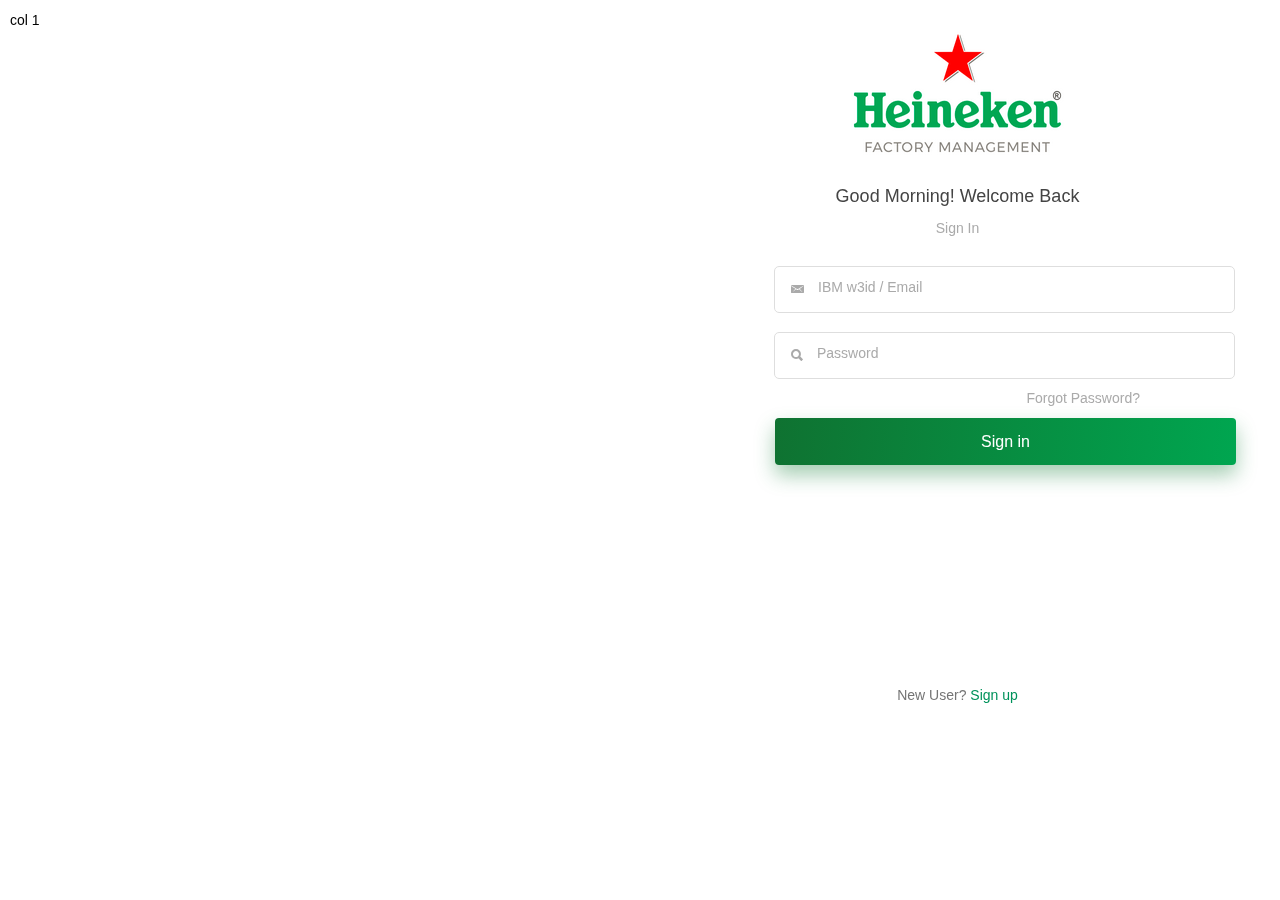
==== index.html @ a16495fe "init" ====
<!DOCTYPE html>
<html>
  <head>
    <meta charset="utf-8">
    <meta name="viewport" content="initial-scale=1, maximum-scale=1, user-scalable=no, width=device-width">
    <title></title>

    <link rel="manifest" href="manifest.json">
    <link href="lib/ionic/css/ionic.css" rel="stylesheet">
    <link href="css/style.css" rel="stylesheet">

    <!-- ionic/angularjs js -->
    <script src="lib/ionic/js/ionic.bundle.js"></script>

    <!-- cordova script (this will be a 404 during development) -->
    <script src="cordova.js"></script>

    <!-- your app's js -->
    <script src="js/app.js"></script>
    <script src="js/controllers.js"></script>
    <script src="js/loginCtrl.js"></script>
  </head>
  </head>

  <body ng-app="starter">
    <ion-nav-view></ion-nav-view>
  </body>
</html>
---- lib/ionic/css/ionic.css ----
@charset "UTF-8";
/*!
 * Copyright 2015 Drifty Co.
 * http://drifty.com/
 *
 * Ionic, v1.3.3
 * A powerful HTML5 mobile app framework.
 * http://ionicframework.com/
 *
 * By @maxlynch, @benjsperry, @adamdbradley <3
 *
 * Licensed under the MIT license. Please see LICENSE for more information.
 *
 */
/*!
  Ionicons, v2.0.1
  Created by Ben Sperry for the Ionic Framework, http://ionicons.com/
  https://twitter.com/benjsperry  https://twitter.com/ionicframework
  MIT License: https://github.com/driftyco/ionicons

  Android-style icons originally built by Google’s
  Material Design Icons: https://github.com/google/material-design-icons
  used under CC BY http://creativecommons.org/licenses/by/4.0/
  Modified icons to fit ionicon’s grid from original.
*/
@font-face {
  font-family: "Ionicons";
  src: url("../fonts/ionicons.eot?v=2.0.1");
  src: url("../fonts/ionicons.eot?v=2.0.1#iefix") format("embedded-opentype"), url("../fonts/ionicons.ttf?v=2.0.1") format("truetype"), url("../fonts/ionicons.woff?v=2.0.1") format("woff"), url("../fonts/ionicons.woff") format("woff"), url("../fonts/ionicons.svg?v=2.0.1#Ionicons") format("svg");
  font-weight: normal;
  font-style: normal; }

.ion, .ionicons,
.ion-alert:before,
.ion-alert-circled:before,
.ion-android-add:before,
.ion-android-add-circle:before,
.ion-android-alarm-clock:before,
.ion-android-alert:before,
.ion-android-apps:before,
.ion-android-archive:before,
.ion-android-arrow-back:before,
.ion-android-arrow-down:before,
.ion-android-arrow-dropdown:before,
.ion-android-arrow-dropdown-circle:before,
.ion-android-arrow-dropleft:before,
.ion-android-arrow-dropleft-circle:before,
.ion-android-arrow-dropright:before,
.ion-android-arrow-dropright-circle:before,
.ion-android-arrow-dropup:before,
.ion-android-arrow-dropup-circle:before,
.ion-android-arrow-forward:before,
.ion-android-arrow-up:before,
.ion-android-attach:before,
.ion-android-bar:before,
.ion-android-bicycle:before,
.ion-android-boat:before,
.ion-android-bookmark:before,
.ion-android-bulb:before,
.ion-android-bus:before,
.ion-android-calendar:before,
.ion-android-call:before,
.ion-android-camera:before,
.ion-android-cancel:before,
.ion-android-car:before,
.ion-android-cart:before,
.ion-android-chat:before,
.ion-android-checkbox:before,
.ion-android-checkbox-blank:before,
.ion-android-checkbox-outline:before,
.ion-android-checkbox-outline-blank:before,
.ion-android-checkmark-circle:before,
.ion-android-clipboard:before,
.ion-android-close:before,
.ion-android-cloud:before,
.ion-android-cloud-circle:before,
.ion-android-cloud-done:before,
.ion-android-cloud-outline:before,
.ion-android-color-palette:before,
.ion-android-compass:before,
.ion-android-contact:before,
.ion-android-contacts:before,
.ion-android-contract:before,
.ion-android-create:before,
.ion-android-delete:before,
.ion-android-desktop:before,
.ion-android-document:before,
.ion-android-done:before,
.ion-android-done-all:before,
.ion-android-download:before,
.ion-android-drafts:before,
.ion-android-exit:before,
.ion-android-expand:before,
.ion-android-favorite:before,
.ion-android-favorite-outline:before,
.ion-android-film:before,
.ion-android-folder:before,
.ion-android-folder-open:before,
.ion-android-funnel:before,
.ion-android-globe:before,
.ion-android-hand:before,
.ion-android-hangout:before,
.ion-android-happy:before,
.ion-android-home:before,
.ion-android-image:before,
.ion-android-laptop:before,
.ion-android-list:before,
.ion-android-locate:before,
.ion-android-lock:before,
.ion-android-mail:before,
.ion-android-map:before,
.ion-android-menu:before,
.ion-android-microphone:before,
.ion-android-microphone-off:before,
.ion-android-more-horizontal:before,
.ion-android-more-vertical:before,
.ion-android-navigate:before,
.ion-android-notifications:before,
.ion-android-notifications-none:before,
.ion-android-notifications-off:before,
.ion-android-open:before,
.ion-android-options:before,
.ion-android-people:before,
.ion-android-person:before,
.ion-android-person-add:before,
.ion-android-phone-landscape:before,
.ion-android-phone-portrait:before,
.ion-android-pin:before,
.ion-android-plane:before,
.ion-android-playstore:before,
.ion-android-print:before,
.ion-android-radio-button-off:before,
.ion-android-radio-button-on:before,
.ion-android-refresh:before,
.ion-android-remove:before,
.ion-android-remove-circle:before,
.ion-android-restaurant:before,
.ion-android-sad:before,
.ion-android-search:before,
.ion-android-send:before,
.ion-android-settings:before,
.ion-android-share:before,
.ion-android-share-alt:before,
.ion-android-star:before,
.ion-android-star-half:before,
.ion-android-star-outline:before,
.ion-android-stopwatch:before,
.ion-android-subway:before,
.ion-android-sunny:before,
.ion-android-sync:before,
.ion-android-textsms:before,
.ion-android-time:before,
.ion-android-train:before,
.ion-android-unlock:before,
.ion-android-upload:before,
.ion-android-volume-down:before,
.ion-android-volume-mute:before,
.ion-android-volume-off:before,
.ion-android-volume-up:before,
.ion-android-walk:before,
.ion-android-warning:before,
.ion-android-watch:before,
.ion-android-wifi:before,
.ion-aperture:before,
.ion-archive:before,
.ion-arrow-down-a:before,
.ion-arrow-down-b:before,
.ion-arrow-down-c:before,
.ion-arrow-expand:before,
.ion-arrow-graph-down-left:before,
.ion-arrow-graph-down-right:before,
.ion-arrow-graph-up-left:before,
.ion-arrow-graph-up-right:before,
.ion-arrow-left-a:before,
.ion-arrow-left-b:before,
.ion-arrow-left-c:before,
.ion-arrow-move:before,
.ion-arrow-resize:before,
.ion-arrow-return-left:before,
.ion-arrow-return-right:before,
.ion-arrow-right-a:before,
.ion-arrow-right-b:before,
.ion-arrow-right-c:before,
.ion-arrow-shrink:before,
.ion-arrow-swap:before,
.ion-arrow-up-a:before,
.ion-arrow-up-b:before,
.ion-arrow-up-c:before,
.ion-asterisk:before,
.ion-at:before,
.ion-backspace:before,
.ion-backspace-outline:before,
.ion-bag:before,
.ion-battery-charging:before,
.ion-battery-empty:before,
.ion-battery-full:before,
.ion-battery-half:before,
.ion-battery-low:before,
.ion-beaker:before,
.ion-beer:before,
.ion-bluetooth:before,
.ion-bonfire:before,
.ion-bookmark:before,
.ion-bowtie:before,
.ion-briefcase:before,
.ion-bug:before,
.ion-calculator:before,
.ion-calendar:before,
.ion-camera:before,
.ion-card:before,
.ion-cash:before,
.ion-chatbox:before,
.ion-chatbox-working:before,
.ion-chatboxes:before,
.ion-chatbubble:before,
.ion-chatbubble-working:before,
.ion-chatbubbles:before,
.ion-checkmark:before,
.ion-checkmark-circled:before,
.ion-checkmark-round:before,
.ion-chevron-down:before,
.ion-chevron-left:before,
.ion-chevron-right:before,
.ion-chevron-up:before,
.ion-clipboard:before,
.ion-clock:before,
.ion-close:before,
.ion-close-circled:before,
.ion-close-round:before,
.ion-closed-captioning:before,
.ion-cloud:before,
.ion-code:before,
.ion-code-download:before,
.ion-code-working:before,
.ion-coffee:before,
.ion-compass:before,
.ion-compose:before,
.ion-connection-bars:before,
.ion-contrast:before,
.ion-crop:before,
.ion-cube:before,
.ion-disc:before,
.ion-document:before,
.ion-document-text:before,
.ion-drag:before,
.ion-earth:before,
.ion-easel:before,
.ion-edit:before,
.ion-egg:before,
.ion-eject:before,
.ion-email:before,
.ion-email-unread:before,
.ion-erlenmeyer-flask:before,
.ion-erlenmeyer-flask-bubbles:before,
.ion-eye:before,
.ion-eye-disabled:before,
.ion-female:before,
.ion-filing:before,
.ion-film-marker:before,
.ion-fireball:before,
.ion-flag:before,
.ion-flame:before,
.ion-flash:before,
.ion-flash-off:before,
.ion-folder:before,
.ion-fork:before,
.ion-fork-repo:before,
.ion-forward:before,
.ion-funnel:before,
.ion-gear-a:before,
.ion-gear-b:before,
.ion-grid:before,
.ion-hammer:before,
.ion-happy:before,
.ion-happy-outline:before,
.ion-headphone:before,
.ion-heart:before,
.ion-heart-broken:before,
.ion-help:before,
.ion-help-buoy:before,
.ion-help-circled:before,
.ion-home:before,
.ion-icecream:before,
.ion-image:before,
.ion-images:before,
.ion-information:before,
.ion-information-circled:before,
.ion-ionic:before,
.ion-ios-alarm:before,
.ion-ios-alarm-outline:before,
.ion-ios-albums:before,
.ion-ios-albums-outline:before,
.ion-ios-americanfootball:before,
.ion-ios-americanfootball-outline:before,
.ion-ios-analytics:before,
.ion-ios-analytics-outline:before,
.ion-ios-arrow-back:before,
.ion-ios-arrow-down:before,
.ion-ios-arrow-forward:before,
.ion-ios-arrow-left:before,
.ion-ios-arrow-right:before,
.ion-ios-arrow-thin-down:before,
.ion-ios-arrow-thin-left:before,
.ion-ios-arrow-thin-right:before,
.ion-ios-arrow-thin-up:before,
.ion-ios-arrow-up:before,
.ion-ios-at:before,
.ion-ios-at-outline:before,
.ion-ios-barcode:before,
.ion-ios-barcode-outline:before,
.ion-ios-baseball:before,
.ion-ios-baseball-outline:before,
.ion-ios-basketball:before,
.ion-ios-basketball-outline:before,
.ion-ios-bell:before,
.ion-ios-bell-outline:before,
.ion-ios-body:before,
.ion-ios-body-outline:before,
.ion-ios-bolt:before,
.ion-ios-bolt-outline:before,
.ion-ios-book:before,
.ion-ios-book-outline:before,
.ion-ios-bookmarks:before,
.ion-ios-bookmarks-outline:before,
.ion-ios-box:before,
.ion-ios-box-outline:before,
.ion-ios-briefcase:before,
.ion-ios-briefcase-outline:before,
.ion-ios-browsers:before,
.ion-ios-browsers-outline:before,
.ion-ios-calculator:before,
.ion-ios-calculator-outline:before,
.ion-ios-calendar:before,
.ion-ios-calendar-outline:before,
.ion-ios-camera:before,
.ion-ios-camera-outline:before,
.ion-ios-cart:before,
.ion-ios-cart-outline:before,
.ion-ios-chatboxes:before,
.ion-ios-chatboxes-outline:before,
.ion-ios-chatbubble:before,
.ion-ios-chatbubble-outline:before,
.ion-ios-checkmark:before,
.ion-ios-checkmark-empty:before,
.ion-ios-checkmark-outline:before,
.ion-ios-circle-filled:before,
.ion-ios-circle-outline:before,
.ion-ios-clock:before,
.ion-ios-clock-outline:before,
.ion-ios-close:before,
.ion-ios-close-empty:before,
.ion-ios-close-outline:before,
.ion-ios-cloud:before,
.ion-ios-cloud-download:before,
.ion-ios-cloud-download-outline:before,
.ion-ios-cloud-outline:before,
.ion-ios-cloud-upload:before,
.ion-ios-cloud-upload-outline:before,
.ion-ios-cloudy:before,
.ion-ios-cloudy-night:before,
.ion-ios-cloudy-night-outline:before,
.ion-ios-cloudy-outline:before,
.ion-ios-cog:before,
.ion-ios-cog-outline:before,
.ion-ios-color-filter:before,
.ion-ios-color-filter-outline:before,
.ion-ios-color-wand:before,
.ion-ios-color-wand-outline:before,
.ion-ios-compose:before,
.ion-ios-compose-outline:before,
.ion-ios-contact:before,
.ion-ios-contact-outline:before,
.ion-ios-copy:before,
.ion-ios-copy-outline:before,
.ion-ios-crop:before,
.ion-ios-crop-strong:before,
.ion-ios-download:before,
.ion-ios-download-outline:before,
.ion-ios-drag:before,
.ion-ios-email:before,
.ion-ios-email-outline:before,
.ion-ios-eye:before,
.ion-ios-eye-outline:before,
.ion-ios-fastforward:before,
.ion-ios-fastforward-outline:before,
.ion-ios-filing:before,
.ion-ios-filing-outline:before,
.ion-ios-film:before,
.ion-ios-film-outline:before,
.ion-ios-flag:before,
.ion-ios-flag-outline:before,
.ion-ios-flame:before,
.ion-ios-flame-outline:before,
.ion-ios-flask:before,
.ion-ios-flask-outline:before,
.ion-ios-flower:before,
.ion-ios-flower-outline:before,
.ion-ios-folder:before,
.ion-ios-folder-outline:before,
.ion-ios-football:before,
.ion-ios-football-outline:before,
.ion-ios-game-controller-a:before,
.ion-ios-game-controller-a-outline:before,
.ion-ios-game-controller-b:before,
.ion-ios-game-controller-b-outline:before,
.ion-ios-gear:before,
.ion-ios-gear-outline:before,
.ion-ios-glasses:before,
.ion-ios-glasses-outline:before,
.ion-ios-grid-view:before,
.ion-ios-grid-view-outline:before,
.ion-ios-heart:before,
.ion-ios-heart-outline:before,
.ion-ios-help:before,
.ion-ios-help-empty:before,
.ion-ios-help-outline:before,
.ion-ios-home:before,
.ion-ios-home-outline:before,
.ion-ios-infinite:before,
.ion-ios-infinite-outline:before,
.ion-ios-information:before,
.ion-ios-information-empty:before,
.ion-ios-information-outline:before,
.ion-ios-ionic-outline:before,
.ion-ios-keypad:before,
.ion-ios-keypad-outline:before,
.ion-ios-lightbulb:before,
.ion-ios-lightbulb-outline:before,
.ion-ios-list:before,
.ion-ios-list-outline:before,
.ion-ios-location:before,
.ion-ios-location-outline:before,
.ion-ios-locked:before,
.ion-ios-locked-outline:before,
.ion-ios-loop:before,
.ion-ios-loop-strong:before,
.ion-ios-medical:before,
.ion-ios-medical-outline:before,
.ion-ios-medkit:before,
.ion-ios-medkit-outline:before,
.ion-ios-mic:before,
.ion-ios-mic-off:before,
.ion-ios-mic-outline:before,
.ion-ios-minus:before,
.ion-ios-minus-empty:before,
.ion-ios-minus-outline:before,
.ion-ios-monitor:before,
.ion-ios-monitor-outline:before,
.ion-ios-moon:before,
.ion-ios-moon-outline:before,
.ion-ios-more:before,
.ion-ios-more-outline:before,
.ion-ios-musical-note:before,
.ion-ios-musical-notes:before,
.ion-ios-navigate:before,
.ion-ios-navigate-outline:before,
.ion-ios-nutrition:before,
.ion-ios-nutrition-outline:before,
.ion-ios-paper:before,
.ion-ios-paper-outline:before,
.ion-ios-paperplane:before,
.ion-ios-paperplane-outline:before,
.ion-ios-partlysunny:before,
.ion-ios-partlysunny-outline:before,
.ion-ios-pause:before,
.ion-ios-pause-outline:before,
.ion-ios-paw:before,
.ion-ios-paw-outline:before,
.ion-ios-people:before,
.ion-ios-people-outline:before,
.ion-ios-person:before,
.ion-ios-person-outline:before,
.ion-ios-personadd:before,
.ion-ios-personadd-outline:before,
.ion-ios-photos:before,
.ion-ios-photos-outline:before,
.ion-ios-pie:before,
.ion-ios-pie-outline:before,
.ion-ios-pint:before,
.ion-ios-pint-outline:before,
.ion-ios-play:before,
.ion-ios-play-outline:before,
.ion-ios-plus:before,
.ion-ios-plus-empty:before,
.ion-ios-plus-outline:before,
.ion-ios-pricetag:before,
.ion-ios-pricetag-outline:before,
.ion-ios-pricetags:before,
.ion-ios-pricetags-outline:before,
.ion-ios-printer:before,
.ion-ios-printer-outline:before,
.ion-ios-pulse:before,
.ion-ios-pulse-strong:before,
.ion-ios-rainy:before,
.ion-ios-rainy-outline:before,
.ion-ios-recording:before,
.ion-ios-recording-outline:before,
.ion-ios-redo:before,
.ion-ios-redo-outline:before,
.ion-ios-refresh:before,
.ion-ios-refresh-empty:before,
.ion-ios-refresh-outline:before,
.ion-ios-reload:before,
.ion-ios-reverse-camera:before,
.ion-ios-reverse-camera-outline:before,
.ion-ios-rewind:before,
.ion-ios-rewind-outline:before,
.ion-ios-rose:before,
.ion-ios-rose-outline:before,
.ion-ios-search:before,
.ion-ios-search-strong:before,
.ion-ios-settings:before,
.ion-ios-settings-strong:before,
.ion-ios-shuffle:before,
.ion-ios-shuffle-strong:before,
.ion-ios-skipbackward:before,
.ion-ios-skipbackward-outline:before,
.ion-ios-skipforward:before,
.ion-ios-skipforward-outline:before,
.ion-ios-snowy:before,
.ion-ios-speedometer:before,
.ion-ios-speedometer-outline:before,
.ion-ios-star:before,
.ion-ios-star-half:before,
.ion-ios-star-outline:before,
.ion-ios-stopwatch:before,
.ion-ios-stopwatch-outline:before,
.ion-ios-sunny:before,
.ion-ios-sunny-outline:before,
.ion-ios-telephone:before,
.ion-ios-telephone-outline:before,
.ion-ios-tennisball:before,
.ion-ios-tennisball-outline:before,
.ion-ios-thunderstorm:before,
.ion-ios-thunderstorm-outline:before,
.ion-ios-time:before,
.ion-ios-time-outline:before,
.ion-ios-timer:before,
.ion-ios-timer-outline:before,
.ion-ios-toggle:before,
.ion-ios-toggle-outline:before,
.ion-ios-trash:before,
.ion-ios-trash-outline:before,
.ion-ios-undo:before,
.ion-ios-undo-outline:before,
.ion-ios-unlocked:before,
.ion-ios-unlocked-outline:before,
.ion-ios-upload:before,
.ion-ios-upload-outline:before,
.ion-ios-videocam:before,
.ion-ios-videocam-outline:before,
.ion-ios-volume-high:before,
.ion-ios-volume-low:before,
.ion-ios-wineglass:before,
.ion-ios-wineglass-outline:before,
.ion-ios-world:before,
.ion-ios-world-outline:before,
.ion-ipad:before,
.ion-iphone:before,
.ion-ipod:before,
.ion-jet:before,
.ion-key:before,
.ion-knife:before,
.ion-laptop:before,
.ion-leaf:before,
.ion-levels:before,
.ion-lightbulb:before,
.ion-link:before,
.ion-load-a:before,
.ion-load-b:before,
.ion-load-c:before,
.ion-load-d:before,
.ion-location:before,
.ion-lock-combination:before,
.ion-locked:before,
.ion-log-in:before,
.ion-log-out:before,
.ion-loop:before,
.ion-magnet:before,
.ion-male:before,
.ion-man:before,
.ion-map:before,
.ion-medkit:before,
.ion-merge:before,
.ion-mic-a:before,
.ion-mic-b:before,
.ion-mic-c:before,
.ion-minus:before,
.ion-minus-circled:before,
.ion-minus-round:before,
.ion-model-s:before,
.ion-monitor:before,
.ion-more:before,
.ion-mouse:before,
.ion-music-note:before,
.ion-navicon:before,
.ion-navicon-round:before,
.ion-navigate:before,
.ion-network:before,
.ion-no-smoking:before,
.ion-nuclear:before,
.ion-outlet:before,
.ion-paintbrush:before,
.ion-paintbucket:before,
.ion-paper-airplane:before,
.ion-paperclip:before,
.ion-pause:before,
.ion-person:before,
.ion-person-add:before,
.ion-person-stalker:before,
.ion-pie-graph:before,
.ion-pin:before,
.ion-pinpoint:before,
.ion-pizza:before,
.ion-plane:before,
.ion-planet:before,
.ion-play:before,
.ion-playstation:before,
.ion-plus:before,
.ion-plus-circled:before,
.ion-plus-round:before,
.ion-podium:before,
.ion-pound:before,
.ion-power:before,
.ion-pricetag:before,
.ion-pricetags:before,
.ion-printer:before,
.ion-pull-request:before,
.ion-qr-scanner:before,
.ion-quote:before,
.ion-radio-waves:before,
.ion-record:before,
.ion-refresh:before,
.ion-reply:before,
.ion-reply-all:before,
.ion-ribbon-a:before,
.ion-ribbon-b:before,
.ion-sad:before,
.ion-sad-outline:before,
.ion-scissors:before,
.ion-search:before,
.ion-settings:before,
.ion-share:before,
.ion-shuffle:before,
.ion-skip-backward:before,
.ion-skip-forward:before,
.ion-social-android:before,
.ion-social-android-outline:before,
.ion-social-angular:before,
.ion-social-angular-outline:before,
.ion-social-apple:before,
.ion-social-apple-outline:before,
.ion-social-bitcoin:before,
.ion-social-bitcoin-outline:before,
.ion-social-buffer:before,
.ion-social-buffer-outline:before,
.ion-social-chrome:before,
.ion-social-chrome-outline:before,
.ion-social-codepen:before,
.ion-social-codepen-outline:before,
.ion-social-css3:before,
.ion-social-css3-outline:before,
.ion-social-designernews:before,
.ion-social-designernews-outline:before,
.ion-social-dribbble:before,
.ion-social-dribbble-outline:before,
.ion-social-dropbox:before,
.ion-social-dropbox-outline:before,
.ion-social-euro:before,
.ion-social-euro-outline:before,
.ion-social-facebook:before,
.ion-social-facebook-outline:before,
.ion-social-foursquare:before,
.ion-social-foursquare-outline:before,
.ion-social-freebsd-devil:before,
.ion-social-github:before,
.ion-social-github-outline:before,
.ion-social-google:before,
.ion-social-google-outline:before,
.ion-social-googleplus:before,
.ion-social-googleplus-outline:before,
.ion-social-hackernews:before,
.ion-social-hackernews-outline:before,
.ion-social-html5:before,
.ion-social-html5-outline:before,
.ion-social-instagram:before,
.ion-social-instagram-outline:before,
.ion-social-javascript:before,
.ion-social-javascript-outline:before,
.ion-social-linkedin:before,
.ion-social-linkedin-outline:before,
.ion-social-markdown:before,
.ion-social-nodejs:before,
.ion-social-octocat:before,
.ion-social-pinterest:before,
.ion-social-pinterest-outline:before,
.ion-social-python:before,
.ion-social-reddit:before,
.ion-social-reddit-outline:before,
.ion-social-rss:before,
.ion-social-rss-outline:before,
.ion-social-sass:before,
.ion-social-skype:before,
.ion-social-skype-outline:before,
.ion-social-snapchat:before,
.ion-social-snapchat-outline:before,
.ion-social-tumblr:before,
.ion-social-tumblr-outline:before,
.ion-social-tux:before,
.ion-social-twitch:before,
.ion-social-twitch-outline:before,
.ion-social-twitter:before,
.ion-social-twitter-outline:before,
.ion-social-usd:before,
.ion-social-usd-outline:before,
.ion-social-vimeo:before,
.ion-social-vimeo-outline:before,
.ion-social-whatsapp:before,
.ion-social-whatsapp-outline:before,
.ion-social-windows:before,
.ion-social-windows-outline:before,
.ion-social-wordpress:before,
.ion-social-wordpress-outline:before,
.ion-social-yahoo:before,
.ion-social-yahoo-outline:before,
.ion-social-yen:before,
.ion-social-yen-outline:before,
.ion-social-youtube:before,
.ion-social-youtube-outline:before,
.ion-soup-can:before,
.ion-soup-can-outline:before,
.ion-speakerphone:before,
.ion-speedometer:before,
.ion-spoon:before,
.ion-star:before,
.ion-stats-bars:before,
.ion-steam:before,
.ion-stop:before,
.ion-thermometer:before,
.ion-thumbsdown:before,
.ion-thumbsup:before,
.ion-toggle:before,
.ion-toggle-filled:before,
.ion-transgender:before,
.ion-trash-a:before,
.ion-trash-b:before,
.ion-trophy:before,
.ion-tshirt:before,
.ion-tshirt-outline:before,
.ion-umbrella:before,
.ion-university:before,
.ion-unlocked:before,
.ion-upload:before,
.ion-usb:before,
.ion-videocamera:before,
.ion-volume-high:before,
.ion-volume-low:before,
.ion-volume-medium:before,
.ion-volume-mute:before,
.ion-wand:before,
.ion-waterdrop:before,
.ion-wifi:before,
.ion-wineglass:before,
.ion-woman:before,
.ion-wrench:before,
.ion-xbox:before {
  display: inline-block;
  font-family: "Ionicons";
  speak: none;
  font-style: normal;
  font-weight: normal;
  font-variant: normal;
  text-transform: none;
  text-rendering: auto;
  line-height: 1;
  -webkit-font-smoothing: antialiased;
  -moz-osx-font-smoothing: grayscale; }

.ion-alert:before {
  content: ""; }

.ion-alert-circled:before {
  content: ""; }

.ion-android-add:before {
  content: ""; }

.ion-android-add-circle:before {
  content: ""; }

.ion-android-alarm-clock:before {
  content: ""; }

.ion-android-alert:before {
  content: ""; }

.ion-android-apps:before {
  content: ""; }

.ion-android-archive:before {
  content: ""; }

.ion-android-arrow-back:before {
  content: ""; }

.ion-android-arrow-down:before {
  content: ""; }

.ion-android-arrow-dropdown:before {
  content: ""; }

.ion-android-arrow-dropdown-circle:before {
  content: ""; }

.ion-android-arrow-dropleft:before {
  content: ""; }

.ion-android-arrow-dropleft-circle:before {
  content: ""; }

.ion-android-arrow-dropright:before {
  content: ""; }

.ion-android-arrow-dropright-circle:before {
  content: ""; }

.ion-android-arrow-dropup:before {
  content: ""; }

.ion-android-arrow-dropup-circle:before {
  content: ""; }

.ion-android-arrow-forward:before {
  content: ""; }

.ion-android-arrow-up:before {
  content: ""; }

.ion-android-attach:before {
  content: ""; }

.ion-android-bar:before {
  content: ""; }

.ion-android-bicycle:before {
  content: ""; }

.ion-android-boat:before {
  content: ""; }

.ion-android-bookmark:before {
  content: ""; }

.ion-android-bulb:before {
  content: ""; }

.ion-android-bus:before {
  content: ""; }

.ion-android-calendar:before {
  content: ""; }

.ion-android-call:before {
  content: ""; }

.ion-android-camera:before {
  content: ""; }

.ion-android-cancel:before {
  content: ""; }

.ion-android-car:before {
  content: ""; }

.ion-android-cart:before {
  content: ""; }

.ion-android-chat:before {
  content: ""; }

.ion-android-checkbox:before {
  content: ""; }

.ion-android-checkbox-blank:before {
  content: ""; }

.ion-android-checkbox-outline:before {
  content: ""; }

.ion-android-checkbox-outline-blank:before {
  content: ""; }

.ion-android-checkmark-circle:before {
  content: ""; }

.ion-android-clipboard:before {
  content: ""; }

.ion-android-close:before {
  content: ""; }

.ion-android-cloud:before {
  content: ""; }

.ion-android-cloud-circle:before {
  content: ""; }

.ion-android-cloud-done:before {
  content: ""; }

.ion-android-cloud-outline:before {
  content: ""; }

.ion-android-color-palette:before {
  content: ""; }

.ion-android-compass:before {
  content: ""; }

.ion-android-contact:before {
  content: ""; }

.ion-android-contacts:before {
  content: ""; }

.ion-android-contract:before {
  content: ""; }

.ion-android-create:before {
  content: ""; }

.ion-android-delete:before {
  content: ""; }

.ion-android-desktop:before {
  content: ""; }

.ion-android-document:before {
  content: ""; }

.ion-android-done:before {
  content: ""; }

.ion-android-done-all:before {
  content: ""; }

.ion-android-download:before {
  content: ""; }

.ion-android-drafts:before {
  content: ""; }

.ion-android-exit:before {
  content: ""; }

.ion-android-expand:before {
  content: ""; }

.ion-android-favorite:before {
  content: ""; }

.ion-android-favorite-outline:before {
  content: ""; }

.ion-android-film:before {
  content: ""; }

.ion-android-folder:before {
  content: ""; }

.ion-android-folder-open:before {
  content: ""; }

.ion-android-funnel:before {
  content: ""; }

.ion-android-globe:before {
  content: ""; }

.ion-android-hand:before {
  content: ""; }

.ion-android-hangout:before {
  content: ""; }

.ion-android-happy:before {
  content: ""; }

.ion-android-home:before {
  content: ""; }

.ion-android-image:before {
  content: ""; }

.ion-android-laptop:before {
  content: ""; }

.ion-android-list:before {
  content: ""; }

.ion-android-locate:before {
  content: ""; }

.ion-android-lock:before {
  content: ""; }

.ion-android-mail:before {
  content: ""; }

.ion-android-map:before {
  content: ""; }

.ion-android-menu:before {
  content: ""; }

.ion-android-microphone:before {
  content: ""; }

.ion-android-microphone-off:before {
  content: ""; }

.ion-android-more-horizontal:before {
  content: ""; }

.ion-android-more-vertical:before {
  content: ""; }

.ion-android-navigate:before {
  content: ""; }

.ion-android-notifications:before {
  content: ""; }

.ion-android-notifications-none:before {
  content: ""; }

.ion-android-notifications-off:before {
  content: ""; }

.ion-android-open:before {
  content: ""; }

.ion-android-options:before {
  content: ""; }

.ion-android-people:before {
  content: ""; }

.ion-android-person:before {
  content: ""; }

.ion-android-person-add:before {
  content: ""; }

.ion-android-phone-landscape:before {
  content: ""; }

.ion-android-phone-portrait:before {
  content: ""; }

.ion-android-pin:before {
  content: ""; }

.ion-android-plane:before {
  content: ""; }

.ion-android-playstore:before {
  content: ""; }

.ion-android-print:before {
  content: ""; }

.ion-android-radio-button-off:before {
  content: ""; }

.ion-android-radio-button-on:before {
  content: ""; }

.ion-android-refresh:before {
  content: ""; }

.ion-android-remove:before {
  content: ""; }

.ion-android-remove-circle:before {
  content: ""; }

.ion-android-restaurant:before {
  content: ""; }

.ion-android-sad:before {
  content: ""; }

.ion-android-search:before {
  content: ""; }

.ion-android-send:before {
  content: ""; }

.ion-android-settings:before {
  content: ""; }

.ion-android-share:before {
  content: ""; }

.ion-android-share-alt:before {
  content: ""; }

.ion-android-star:before {
  content: ""; }

.ion-android-star-half:before {
  content: ""; }

.ion-android-star-outline:before {
  content: ""; }

.ion-android-stopwatch:before {
  content: ""; }

.ion-android-subway:before {
  content: ""; }

.ion-android-sunny:before {
  content: ""; }

.ion-android-sync:before {
  content: ""; }

.ion-android-textsms:before {
  content: ""; }

.ion-android-time:before {
  content: ""; }

.ion-android-train:before {
  content: ""; }

.ion-android-unlock:before {
  content: ""; }

.ion-android-upload:before {
  content: ""; }

.ion-android-volume-down:before {
  content: ""; }

.ion-android-volume-mute:before {
  content: ""; }

.ion-android-volume-off:before {
  content: ""; }

.ion-android-volume-up:before {
  content: ""; }

.ion-android-walk:before {
  content: ""; }

.ion-android-warning:before {
  content: ""; }

.ion-android-watch:before {
  content: ""; }

.ion-android-wifi:before {
  content: ""; }

.ion-aperture:before {
  content: ""; }

.ion-archive:before {
  content: ""; }

.ion-arrow-down-a:before {
  content: ""; }

.ion-arrow-down-b:before {
  content: ""; }

.ion-arrow-down-c:before {
  content: ""; }

.ion-arrow-expand:before {
  content: ""; }

.ion-arrow-graph-down-left:before {
  content: ""; }

.ion-arrow-graph-down-right:before {
  content: ""; }

.ion-arrow-graph-up-left:before {
  content: ""; }

.ion-arrow-graph-up-right:before {
  content: ""; }

.ion-arrow-left-a:before {
  content: ""; }

.ion-arrow-left-b:before {
  content: ""; }

.ion-arrow-left-c:before {
  content: ""; }

.ion-arrow-move:before {
  content: ""; }

.ion-arrow-resize:before {
  content: ""; }

.ion-arrow-return-left:before {
  content: ""; }

.ion-arrow-return-right:before {
  content: ""; }

.ion-arrow-right-a:before {
  content: ""; }

.ion-arrow-right-b:before {
  content: ""; }

.ion-arrow-right-c:before {
  content: ""; }

.ion-arrow-shrink:before {
  content: ""; }

.ion-arrow-swap:before {
  content: ""; }

.ion-arrow-up-a:before {
  content: ""; }

.ion-arrow-up-b:before {
  content: ""; }

.ion-arrow-up-c:before {
  content: ""; }

.ion-asterisk:before {
  content: ""; }

.ion-at:before {
  content: ""; }

.ion-backspace:before {
  content: ""; }

.ion-backspace-outline:before {
  content: ""; }

.ion-bag:before {
  content: ""; }

.ion-battery-charging:before {
  content: ""; }

.ion-battery-empty:before {
  content: ""; }

.ion-battery-full:before {
  content: ""; }

.ion-battery-half:before {
  content: ""; }

.ion-battery-low:before {
  content: ""; }

.ion-beaker:before {
  content: ""; }

.ion-beer:before {
  content: ""; }

.ion-bluetooth:before {
  content: ""; }

.ion-bonfire:before {
  content: ""; }

.ion-bookmark:before {
  content: ""; }

.ion-bowtie:before {
  content: ""; }

.ion-briefcase:before {
  content: ""; }

.ion-bug:before {
  content: ""; }

.ion-calculator:before {
  content: ""; }

.ion-calendar:before {
  content: ""; }

.ion-camera:before {
  content: ""; }

.ion-card:before {
  content: ""; }

.ion-cash:before {
  content: ""; }

.ion-chatbox:before {
  content: ""; }

.ion-chatbox-working:before {
  content: ""; }

.ion-chatboxes:before {
  content: ""; }

.ion-chatbubble:before {
  content: ""; }

.ion-chatbubble-working:before {
  content: ""; }

.ion-chatbubbles:before {
  content: ""; }

.ion-checkmark:before {
  content: ""; }

.ion-checkmark-circled:before {
  content: ""; }

.ion-checkmark-round:before {
  content: ""; }

.ion-chevron-down:before {
  content: ""; }

.ion-chevron-left:before {
  content: ""; }

.ion-chevron-right:before {
  content: ""; }

.ion-chevron-up:before {
  content: ""; }

.ion-clipboard:before {
  content: ""; }

.ion-clock:before {
  content: ""; }

.ion-close:before {
  content: ""; }

.ion-close-circled:before {
  content: ""; }

.ion-close-round:before {
  content: ""; }

.ion-closed-captioning:before {
  content: ""; }

.ion-cloud:before {
  content: ""; }

.ion-code:before {
  content: ""; }

.ion-code-download:before {
  content: ""; }

.ion-code-working:before {
  content: ""; }

.ion-coffee:before {
  content: ""; }

.ion-compass:before {
  content: ""; }

.ion-compose:before {
  content: ""; }

.ion-connection-bars:before {
  content: ""; }

.ion-contrast:before {
  content: ""; }

.ion-crop:before {
  content: ""; }

.ion-cube:before {
  content: ""; }

.ion-disc:before {
  content: ""; }

.ion-document:before {
  content: ""; }

.ion-document-text:before {
  content: ""; }

.ion-drag:before {
  content: ""; }

.ion-earth:before {
  content: ""; }

.ion-easel:before {
  content: ""; }

.ion-edit:before {
  content: ""; }

.ion-egg:before {
  content: ""; }

.ion-eject:before {
  content: ""; }

.ion-email:before {
  content: ""; }

.ion-email-unread:before {
  content: ""; }

.ion-erlenmeyer-flask:before {
  content: ""; }

.ion-erlenmeyer-flask-bubbles:before {
  content: ""; }

.ion-eye:before {
  content: ""; }

.ion-eye-disabled:before {
  content: ""; }

.ion-female:before {
  content: ""; }

.ion-filing:before {
  content: ""; }

.ion-film-marker:before {
  content: ""; }

.ion-fireball:before {
  content: ""; }

.ion-flag:before {
  content: ""; }

.ion-flame:before {
  content: ""; }

.ion-flash:before {
  content: ""; }

.ion-flash-off:before {
  content: ""; }

.ion-folder:before {
  content: ""; }

.ion-fork:before {
  content: ""; }

.ion-fork-repo:before {
  content: ""; }

.ion-forward:before {
  content: ""; }

.ion-funnel:before {
  content: ""; }

.ion-gear-a:before {
  content: ""; }

.ion-gear-b:before {
  content: ""; }

.ion-grid:before {
  content: ""; }

.ion-hammer:before {
  content: ""; }

.ion-happy:before {
  content: ""; }

.ion-happy-outline:before {
  content: ""; }

.ion-headphone:before {
  content: ""; }

.ion-heart:before {
  content: ""; }

.ion-heart-broken:before {
  content: ""; }

.ion-help:before {
  content: ""; }

.ion-help-buoy:before {
  content: ""; }

.ion-help-circled:before {
  content: ""; }

.ion-home:before {
  content: ""; }

.ion-icecream:before {
  content: ""; }

.ion-image:before {
  content: ""; }

.ion-images:before {
  content: ""; }

.ion-information:before {
  content: ""; }

.ion-information-circled:before {
  content: ""; }

.ion-ionic:before {
  content: ""; }

.ion-ios-alarm:before {
  content: ""; }

.ion-ios-alarm-outline:before {
  content: ""; }

.ion-ios-albums:before {
  content: ""; }

.ion-ios-albums-outline:before {
  content: ""; }

.ion-ios-americanfootball:before {
  content: ""; }

.ion-ios-americanfootball-outline:before {
  content: ""; }

.ion-ios-analytics:before {
  content: ""; }

.ion-ios-analytics-outline:before {
  content: ""; }

.ion-ios-arrow-back:before {
  content: ""; }

.ion-ios-arrow-down:before {
  content: ""; }

.ion-ios-arrow-forward:before {
  content: ""; }

.ion-ios-arrow-left:before {
  content: ""; }

.ion-ios-arrow-right:before {
  content: ""; }

.ion-ios-arrow-thin-down:before {
  content: ""; }

.ion-ios-arrow-thin-left:before {
  content: ""; }

.ion-ios-arrow-thin-right:before {
  content: ""; }

.ion-ios-arrow-thin-up:before {
  content: ""; }

.ion-ios-arrow-up:before {
  content: ""; }

.ion-ios-at:before {
  content: ""; }

.ion-ios-at-outline:before {
  content: ""; }

.ion-ios-barcode:before {
  content: ""; }

.ion-ios-barcode-outline:before {
  content: ""; }

.ion-ios-baseball:before {
  content: ""; }

.ion-ios-baseball-outline:before {
  content: ""; }

.ion-ios-basketball:before {
  content: ""; }

.ion-ios-basketball-outline:before {
  content: ""; }

.ion-ios-bell:before {
  content: ""; }

.ion-ios-bell-outline:before {
  content: ""; }

.ion-ios-body:before {
  content: ""; }

.ion-ios-body-outline:before {
  content: ""; }

.ion-ios-bolt:before {
  content: ""; }

.ion-ios-bolt-outline:before {
  content: ""; }

.ion-ios-book:before {
  content: ""; }

.ion-ios-book-outline:before {
  content: ""; }

.ion-ios-bookmarks:before {
  content: ""; }

.ion-ios-bookmarks-outline:before {
  content: ""; }

.ion-ios-box:before {
  content: ""; }

.ion-ios-box-outline:before {
  content: ""; }

.ion-ios-briefcase:before {
  content: ""; }

.ion-ios-briefcase-outline:before {
  content: ""; }

.ion-ios-browsers:before {
  content: ""; }

.ion-ios-browsers-outline:before {
  content: ""; }

.ion-ios-calculator:before {
  content: ""; }

.ion-ios-calculator-outline:before {
  content: ""; }

.ion-ios-calendar:before {
  content: ""; }

.ion-ios-calendar-outline:before {
  content: ""; }

.ion-ios-camera:before {
  content: ""; }

.ion-ios-camera-outline:before {
  content: ""; }

.ion-ios-cart:before {
  content: ""; }

.ion-ios-cart-outline:before {
  content: ""; }

.ion-ios-chatboxes:before {
  content: ""; }

.ion-ios-chatboxes-outline:before {
  content: ""; }

.ion-ios-chatbubble:before {
  content: ""; }

.ion-ios-chatbubble-outline:before {
  content: ""; }

.ion-ios-checkmark:before {
  content: ""; }

.ion-ios-checkmark-empty:before {
  content: ""; }

.ion-ios-checkmark-outline:before {
  content: ""; }

.ion-ios-circle-filled:before {
  content: ""; }

.ion-ios-circle-outline:before {
  content: ""; }

.ion-ios-clock:before {
  content: ""; }

.ion-ios-clock-outline:before {
  content: ""; }

.ion-ios-close:before {
  content: ""; }

.ion-ios-close-empty:before {
  content: ""; }

.ion-ios-close-outline:before {
  content: ""; }

.ion-ios-cloud:before {
  content: ""; }

.ion-ios-cloud-download:before {
  content: ""; }

.ion-ios-cloud-download-outline:before {
  content: ""; }

.ion-ios-cloud-outline:before {
  content: ""; }

.ion-ios-cloud-upload:before {
  content: ""; }

.ion-ios-cloud-upload-outline:before {
  content: ""; }

.ion-ios-cloudy:before {
  content: ""; }

.ion-ios-cloudy-night:before {
  content: ""; }

.ion-ios-cloudy-night-outline:before {
  content: ""; }

.ion-ios-cloudy-outline:before {
  content: ""; }

.ion-ios-cog:before {
  content: ""; }

.ion-ios-cog-outline:before {
  content: ""; }

.ion-ios-color-filter:before {
  content: ""; }

.ion-ios-color-filter-outline:before {
  content: ""; }

.ion-ios-color-wand:before {
  content: ""; }

.ion-ios-color-wand-outline:before {
  content: ""; }

.ion-ios-compose:before {
  content: ""; }

.ion-ios-compose-outline:before {
  content: ""; }

.ion-ios-contact:before {
  content: ""; }

.ion-ios-contact-outline:before {
  content: ""; }

.ion-ios-copy:before {
  content: ""; }

.ion-ios-copy-outline:before {
  content: ""; }

.ion-ios-crop:before {
  content: ""; }

.ion-ios-crop-strong:before {
  content: ""; }

.ion-ios-download:before {
  content: ""; }

.ion-ios-download-outline:before {
  content: ""; }

.ion-ios-drag:before {
  content: ""; }

.ion-ios-email:before {
  content: ""; }

.ion-ios-email-outline:before {
  content: ""; }

.ion-ios-eye:before {
  content: ""; }

.ion-ios-eye-outline:before {
  content: ""; }

.ion-ios-fastforward:before {
  content: ""; }

.ion-ios-fastforward-outline:before {
  content: ""; }

.ion-ios-filing:before {
  content: ""; }

.ion-ios-filing-outline:before {
  content: ""; }

.ion-ios-film:before {
  content: ""; }

.ion-ios-film-outline:before {
  content: ""; }

.ion-ios-flag:before {
  content: ""; }

.ion-ios-flag-outline:before {
  content: ""; }

.ion-ios-flame:before {
  content: ""; }

.ion-ios-flame-outline:before {
  content: ""; }

.ion-ios-flask:before {
  content: ""; }

.ion-ios-flask-outline:before {
  content: ""; }

.ion-ios-flower:before {
  content: ""; }

.ion-ios-flower-outline:before {
  content: ""; }

.ion-ios-folder:before {
  content: ""; }

.ion-ios-folder-outline:before {
  content: ""; }

.ion-ios-football:before {
  content: ""; }

.ion-ios-football-outline:before {
  content: ""; }

.ion-ios-game-controller-a:before {
  content: ""; }

.ion-ios-game-controller-a-outline:before {
  content: ""; }

.ion-ios-game-controller-b:before {
  content: ""; }

.ion-ios-game-controller-b-outline:before {
  content: ""; }

.ion-ios-gear:before {
  content: ""; }

.ion-ios-gear-outline:before {
  content: ""; }

.ion-ios-glasses:before {
  content: ""; }

.ion-ios-glasses-outline:before {
  content: ""; }

.ion-ios-grid-view:before {
  content: ""; }

.ion-ios-grid-view-outline:before {
  content: ""; }

.ion-ios-heart:before {
  content: ""; }

.ion-ios-heart-outline:before {
  content: ""; }

.ion-ios-help:before {
  content: ""; }

.ion-ios-help-empty:before {
  content: ""; }

.ion-ios-help-outline:before {
  content: ""; }

.ion-ios-home:before {
  content: ""; }

.ion-ios-home-outline:before {
  content: ""; }

.ion-ios-infinite:before {
  content: ""; }

.ion-ios-infinite-outline:before {
  content: ""; }

.ion-ios-information:before {
  content: ""; }

.ion-ios-information-empty:before {
  content: ""; }

.ion-ios-information-outline:before {
  content: ""; }

.ion-ios-ionic-outline:before {
  content: ""; }

.ion-ios-keypad:before {
  content: ""; }

.ion-ios-keypad-outline:before {
  content: ""; }

.ion-ios-lightbulb:before {
  content: ""; }

.ion-ios-lightbulb-outline:before {
  content: ""; }

.ion-ios-list:before {
  content: ""; }

.ion-ios-list-outline:before {
  content: ""; }

.ion-ios-location:before {
  content: ""; }

.ion-ios-location-outline:before {
  content: ""; }

.ion-ios-locked:before {
  content: ""; }

.ion-ios-locked-outline:before {
  content: ""; }

.ion-ios-loop:before {
  content: ""; }

.ion-ios-loop-strong:before {
  content: ""; }

.ion-ios-medical:before {
  content: ""; }

.ion-ios-medical-outline:before {
  content: ""; }

.ion-ios-medkit:before {
  content: ""; }

.ion-ios-medkit-outline:before {
  content: ""; }

.ion-ios-mic:before {
  content: ""; }

.ion-ios-mic-off:before {
  content: ""; }

.ion-ios-mic-outline:before {
  content: ""; }

.ion-ios-minus:before {
  content: ""; }

.ion-ios-minus-empty:before {
  content: ""; }

.ion-ios-minus-outline:before {
  content: ""; }

.ion-ios-monitor:before {
  content: ""; }

.ion-ios-monitor-outline:before {
  content: ""; }

.ion-ios-moon:before {
  content: ""; }

.ion-ios-moon-outline:before {
  content: ""; }

.ion-ios-more:before {
  content: ""; }

.ion-ios-more-outline:before {
  content: ""; }

.ion-ios-musical-note:before {
  content: ""; }

.ion-ios-musical-notes:before {
  content: ""; }

.ion-ios-navigate:before {
  content: ""; }

.ion-ios-navigate-outline:before {
  content: ""; }

.ion-ios-nutrition:before {
  content: ""; }

.ion-ios-nutrition-outline:before {
  content: ""; }

.ion-ios-paper:before {
  content: ""; }

.ion-ios-paper-outline:before {
  content: ""; }

.ion-ios-paperplane:before {
  content: ""; }

.ion-ios-paperplane-outline:before {
  content: ""; }

.ion-ios-partlysunny:before {
  content: ""; }

.ion-ios-partlysunny-outline:before {
  content: ""; }

.ion-ios-pause:before {
  content: ""; }

.ion-ios-pause-outline:before {
  content: ""; }

.ion-ios-paw:before {
  content: ""; }

.ion-ios-paw-outline:before {
  content: ""; }

.ion-ios-people:before {
  content: ""; }

.ion-ios-people-outline:before {
  content: ""; }

.ion-ios-person:before {
  content: ""; }

.ion-ios-person-outline:before {
  content: ""; }

.ion-ios-personadd:before {
  content: ""; }

.ion-ios-personadd-outline:before {
  content: ""; }

.ion-ios-photos:before {
  content: ""; }

.ion-ios-photos-outline:before {
  content: ""; }

.ion-ios-pie:before {
  content: ""; }

.ion-ios-pie-outline:before {
  content: ""; }

.ion-ios-pint:before {
  content: ""; }

.ion-ios-pint-outline:before {
  content: ""; }

.ion-ios-play:before {
  content: ""; }

.ion-ios-play-outline:before {
  content: ""; }

.ion-ios-plus:before {
  content: ""; }

.ion-ios-plus-empty:before {
  content: ""; }

.ion-ios-plus-outline:before {
  content: ""; }

.ion-ios-pricetag:before {
  content: ""; }

.ion-ios-pricetag-outline:before {
  content: ""; }

.ion-ios-pricetags:before {
  content: ""; }

.ion-ios-pricetags-outline:before {
  content: ""; }

.ion-ios-printer:before {
  content: ""; }

.ion-ios-printer-outline:before {
  content: ""; }

.ion-ios-pulse:before {
  content: ""; }

.ion-ios-pulse-strong:before {
  content: ""; }

.ion-ios-rainy:before {
  content: ""; }

.ion-ios-rainy-outline:before {
  content: ""; }

.ion-ios-recording:before {
  content: ""; }

.ion-ios-recording-outline:before {
  content: ""; }

.ion-ios-redo:before {
  content: ""; }

.ion-ios-redo-outline:before {
  content: ""; }

.ion-ios-refresh:before {
  content: ""; }

.ion-ios-refresh-empty:before {
  content: ""; }

.ion-ios-refresh-outline:before {
  content: ""; }

.ion-ios-reload:before {
  content: ""; }

.ion-ios-reverse-camera:before {
  content: ""; }

.ion-ios-reverse-camera-outline:before {
  content: ""; }

.ion-ios-rewind:before {
  content: ""; }

.ion-ios-rewind-outline:before {
  content: ""; }

.ion-ios-rose:before {
  content: ""; }

.ion-ios-rose-outline:before {
  content: ""; }

.ion-ios-search:before {
  content: ""; }

.ion-ios-search-strong:before {
  content: ""; }

.ion-ios-settings:before {
  content: ""; }

.ion-ios-settings-strong:before {
  content: ""; }

.ion-ios-shuffle:before {
  content: ""; }

.ion-ios-shuffle-strong:before {
  content: ""; }

.ion-ios-skipbackward:before {
  content: ""; }

.ion-ios-skipbackward-outline:before {
  content: ""; }

.ion-ios-skipforward:before {
  content: ""; }

.ion-ios-skipforward-outline:before {
  content: ""; }

.ion-ios-snowy:before {
  content: ""; }

.ion-ios-speedometer:before {
  content: ""; }

.ion-ios-speedometer-outline:before {
  content: ""; }

.ion-ios-star:before {
  content: ""; }

.ion-ios-star-half:before {
  content: ""; }

.ion-ios-star-outline:before {
  content: ""; }

.ion-ios-stopwatch:before {
  content: ""; }

.ion-ios-stopwatch-outline:before {
  content: ""; }

.ion-ios-sunny:before {
  content: ""; }

.ion-ios-sunny-outline:before {
  content: ""; }

.ion-ios-telephone:before {
  content: ""; }

.ion-ios-telephone-outline:before {
  content: ""; }

.ion-ios-tennisball:before {
  content: ""; }

.ion-ios-tennisball-outline:before {
  content: ""; }

.ion-ios-thunderstorm:before {
  content: ""; }

.ion-ios-thunderstorm-outline:before {
  content: ""; }

.ion-ios-time:before {
  content: ""; }

.ion-ios-time-outline:before {
  content: ""; }

.ion-ios-timer:before {
  content: ""; }

.ion-ios-timer-outline:before {
  content: ""; }

.ion-ios-toggle:before {
  content: ""; }

.ion-ios-toggle-outline:before {
  content: ""; }

.ion-ios-trash:before {
  content: ""; }

.ion-ios-trash-outline:before {
  content: ""; }

.ion-ios-undo:before {
  content: ""; }

.ion-ios-undo-outline:before {
  content: ""; }

.ion-ios-unlocked:before {
  content: ""; }

.ion-ios-unlocked-outline:before {
  content: ""; }

.ion-ios-upload:before {
  content: ""; }

.ion-ios-upload-outline:before {
  content: ""; }

.ion-ios-videocam:before {
  content: ""; }

.ion-ios-videocam-outline:before {
  content: ""; }

.ion-ios-volume-high:before {
  content: ""; }

.ion-ios-volume-low:before {
  content: ""; }

.ion-ios-wineglass:before {
  content: ""; }

.ion-ios-wineglass-outline:before {
  content: ""; }

.ion-ios-world:before {
  content: ""; }

.ion-ios-world-outline:before {
  content: ""; }

.ion-ipad:before {
  content: ""; }

.ion-iphone:before {
  content: ""; }

.ion-ipod:before {
  content: ""; }

.ion-jet:before {
  content: ""; }

.ion-key:before {
  content: ""; }

.ion-knife:before {
  content: ""; }

.ion-laptop:before {
  content: ""; }

.ion-leaf:before {
  content: ""; }

.ion-levels:before {
  content: ""; }

.ion-lightbulb:before {
  content: ""; }

.ion-link:before {
  content: ""; }

.ion-load-a:before {
  content: ""; }

.ion-load-b:before {
  content: ""; }

.ion-load-c:before {
  content: ""; }

.ion-load-d:before {
  content: ""; }

.ion-location:before {
  content: ""; }

.ion-lock-combination:before {
  content: ""; }

.ion-locked:before {
  content: ""; }

.ion-log-in:before {
  content: ""; }

.ion-log-out:before {
  content: ""; }

.ion-loop:before {
  content: ""; }

.ion-magnet:before {
  content: ""; }

.ion-male:before {
  content: ""; }

.ion-man:before {
  content: ""; }

.ion-map:before {
  content: ""; }

.ion-medkit:before {
  content: ""; }

.ion-merge:before {
  content: ""; }

.ion-mic-a:before {
  content: ""; }

.ion-mic-b:before {
  content: ""; }

.ion-mic-c:before {
  content: ""; }

.ion-minus:before {
  content: ""; }

.ion-minus-circled:before {
  content: ""; }

.ion-minus-round:before {
  content: ""; }

.ion-model-s:before {
  content: ""; }

.ion-monitor:before {
  content: ""; }

.ion-more:before {
  content: ""; }

.ion-mouse:before {
  content: ""; }

.ion-music-note:before {
  content: ""; }

.ion-navicon:before {
  content: ""; }

.ion-navicon-round:before {
  content: ""; }

.ion-navigate:before {
  content: ""; }

.ion-network:before {
  content: ""; }

.ion-no-smoking:before {
  content: ""; }

.ion-nuclear:before {
  content: ""; }

.ion-outlet:before {
  content: ""; }

.ion-paintbrush:before {
  content: ""; }

.ion-paintbucket:before {
  content: ""; }

.ion-paper-airplane:before {
  content: ""; }

.ion-paperclip:before {
  content: ""; }

.ion-pause:before {
  content: ""; }

.ion-person:before {
  content: ""; }

.ion-person-add:before {
  content: ""; }

.ion-person-stalker:before {
  content: ""; }

.ion-pie-graph:before {
  content: ""; }

.ion-pin:before {
  content: ""; }

.ion-pinpoint:before {
  content: ""; }

.ion-pizza:before {
  content: ""; }

.ion-plane:before {
  content: ""; }

.ion-planet:before {
  content: ""; }

.ion-play:before {
  content: ""; }

.ion-playstation:before {
  content: ""; }

.ion-plus:before {
  content: ""; }

.ion-plus-circled:before {
  content: ""; }

.ion-plus-round:before {
  content: ""; }

.ion-podium:before {
  content: ""; }

.ion-pound:before {
  content: ""; }

.ion-power:before {
  content: ""; }

.ion-pricetag:before {
  content: ""; }

.ion-pricetags:before {
  content: ""; }

.ion-printer:before {
  content: ""; }

.ion-pull-request:before {
  content: ""; }

.ion-qr-scanner:before {
  content: ""; }

.ion-quote:before {
  content: ""; }

.ion-radio-waves:before {
  content: ""; }

.ion-record:before {
  content: ""; }

.ion-refresh:before {
  content: ""; }

.ion-reply:before {
  content: ""; }

.ion-reply-all:before {
  content: ""; }

.ion-ribbon-a:before {
  content: ""; }

.ion-ribbon-b:before {
  content: ""; }

.ion-sad:before {
  content: ""; }

.ion-sad-outline:before {
  content: ""; }

.ion-scissors:before {
  content: ""; }

.ion-search:before {
  content: ""; }

.ion-settings:before {
  content: ""; }

.ion-share:before {
  content: ""; }

.ion-shuffle:before {
  content: ""; }

.ion-skip-backward:before {
  content: ""; }

.ion-skip-forward:before {
  content: ""; }

.ion-social-android:before {
  content: ""; }

.ion-social-android-outline:before {
  content: ""; }

.ion-social-angular:before {
  content: ""; }

.ion-social-angular-outline:before {
  content: ""; }

.ion-social-apple:before {
  content: ""; }

.ion-social-apple-outline:before {
  content: ""; }

.ion-social-bitcoin:before {
  content: ""; }

.ion-social-bitcoin-outline:before {
  content: ""; }

.ion-social-buffer:before {
  content: ""; }

.ion-social-buffer-outline:before {
  content: ""; }

.ion-social-chrome:before {
  content: ""; }

.ion-social-chrome-outline:before {
  content: ""; }

.ion-social-codepen:before {
  content: ""; }

.ion-social-codepen-outline:before {
  content: ""; }

.ion-social-css3:before {
  content: ""; }

.ion-social-css3-outline:before {
  content: ""; }

.ion-social-designernews:before {
  content: ""; }

.ion-social-designernews-outline:before {
  content: ""; }

.ion-social-dribbble:before {
  content: ""; }

.ion-social-dribbble-outline:before {
  content: ""; }

.ion-social-dropbox:before {
  content: ""; }

.ion-social-dropbox-outline:before {
  content: ""; }

.ion-social-euro:before {
  content: ""; }

.ion-social-euro-outline:before {
  content: ""; }

.ion-social-facebook:before {
  content: ""; }

.ion-social-facebook-outline:before {
  content: ""; }

.ion-social-foursquare:before {
  content: ""; }

.ion-social-foursquare-outline:before {
  content: ""; }

.ion-social-freebsd-devil:before {
  content: ""; }

.ion-social-github:before {
  content: ""; }

.ion-social-github-outline:before {
  content: ""; }

.ion-social-google:before {
  content: ""; }

.ion-social-google-outline:before {
  content: ""; }

.ion-social-googleplus:before {
  content: ""; }

.ion-social-googleplus-outline:before {
  content: ""; }

.ion-social-hackernews:before {
  content: ""; }

.ion-social-hackernews-outline:before {
  content: ""; }

.ion-social-html5:before {
  content: ""; }

.ion-social-html5-outline:before {
  content: ""; }

.ion-social-instagram:before {
  content: ""; }

.ion-social-instagram-outline:before {
  content: ""; }

.ion-social-javascript:before {
  content: ""; }

.ion-social-javascript-outline:before {
  content: ""; }

.ion-social-linkedin:before {
  content: ""; }

.ion-social-linkedin-outline:before {
  content: ""; }

.ion-social-markdown:before {
  content: ""; }

.ion-social-nodejs:before {
  content: ""; }

.ion-social-octocat:before {
  content: ""; }

.ion-social-pinterest:before {
  content: ""; }

.ion-social-pinterest-outline:before {
  content: ""; }

.ion-social-python:before {
  content: ""; }

.ion-social-reddit:before {
  content: ""; }

.ion-social-reddit-outline:before {
  content: ""; }

.ion-social-rss:before {
  content: ""; }

.ion-social-rss-outline:before {
  content: ""; }

.ion-social-sass:before {
  content: ""; }

.ion-social-skype:before {
  content: ""; }

.ion-social-skype-outline:before {
  content: ""; }

.ion-social-snapchat:before {
  content: ""; }

.ion-social-snapchat-outline:before {
  content: ""; }

.ion-social-tumblr:before {
  content: ""; }

.ion-social-tumblr-outline:before {
  content: ""; }

.ion-social-tux:before {
  content: ""; }

.ion-social-twitch:before {
  content: ""; }

.ion-social-twitch-outline:before {
  content: ""; }

.ion-social-twitter:before {
  content: ""; }

.ion-social-twitter-outline:before {
  content: ""; }

.ion-social-usd:before {
  content: ""; }

.ion-social-usd-outline:before {
  content: ""; }

.ion-social-vimeo:before {
  content: ""; }

.ion-social-vimeo-outline:before {
  content: ""; }

.ion-social-whatsapp:before {
  content: ""; }

.ion-social-whatsapp-outline:before {
  content: ""; }

.ion-social-windows:before {
  content: ""; }

.ion-social-windows-outline:before {
  content: ""; }

.ion-social-wordpress:before {
  content: ""; }

.ion-social-wordpress-outline:before {
  content: ""; }

.ion-social-yahoo:before {
  content: ""; }

.ion-social-yahoo-outline:before {
  content: ""; }

.ion-social-yen:before {
  content: ""; }

.ion-social-yen-outline:before {
  content: ""; }

.ion-social-youtube:before {
  content: ""; }

.ion-social-youtube-outline:before {
  content: ""; }

.ion-soup-can:before {
  content: ""; }

.ion-soup-can-outline:before {
  content: ""; }

.ion-speakerphone:before {
  content: ""; }

.ion-speedometer:before {
  content: ""; }

.ion-spoon:before {
  content: ""; }

.ion-star:before {
  content: ""; }

.ion-stats-bars:before {
  content: ""; }

.ion-steam:before {
  content: ""; }

.ion-stop:before {
  content: ""; }

.ion-thermometer:before {
  content: ""; }

.ion-thumbsdown:before {
  content: ""; }

.ion-thumbsup:before {
  content: ""; }

.ion-toggle:before {
  content: ""; }

.ion-toggle-filled:before {
  content: ""; }

.ion-transgender:before {
  content: ""; }

.ion-trash-a:before {
  content: ""; }

.ion-trash-b:before {
  content: ""; }

.ion-trophy:before {
  content: ""; }

.ion-tshirt:before {
  content: ""; }

.ion-tshirt-outline:before {
  content: ""; }

.ion-umbrella:before {
  content: ""; }

.ion-university:before {
  content: ""; }

.ion-unlocked:before {
  content: ""; }

.ion-upload:before {
  content: ""; }

.ion-usb:before {
  content: ""; }

.ion-videocamera:before {
  content: ""; }

.ion-volume-high:before {
  content: ""; }

.ion-volume-low:before {
  content: ""; }

.ion-volume-medium:before {
  content: ""; }

.ion-volume-mute:before {
  content: ""; }

.ion-wand:before {
  content: ""; }

.ion-waterdrop:before {
  content: ""; }

.ion-wifi:before {
  content: ""; }

.ion-wineglass:before {
  content: ""; }

.ion-woman:before {
  content: ""; }

.ion-wrench:before {
  content: ""; }

.ion-xbox:before {
  content: ""; }

/**
 * Resets
 * --------------------------------------------------
 * Adapted from normalize.css and some reset.css. We don't care even one
 * bit about old IE, so we don't need any hacks for that in here.
 *
 * There are probably other things we could remove here, as well.
 *
 * normalize.css v2.1.2 | MIT License | git.io/normalize

 * Eric Meyer's Reset CSS v2.0 (http://meyerweb.com/eric/tools/css/reset/)
 * http://cssreset.com
 */
html, body, div, span, applet, object, iframe,
h1, h2, h3, h4, h5, h6, p, blockquote, pre,
a, abbr, acronym, address, big, cite, code,
del, dfn, em, img, ins, kbd, q, s, samp,
small, strike, strong, sub, sup, tt, var,
b, i, u, center,
dl, dt, dd, ol, ul, li,
fieldset, form, label, legend,
table, caption, tbody, tfoot, thead, tr, th, td,
article, aside, canvas, details, embed, fieldset,
figure, figcaption, footer, header, hgroup,
menu, nav, output, ruby, section, summary,
time, mark, audio, video {
  margin: 0;
  padding: 0;
  border: 0;
  vertical-align: baseline;
  font: inherit;
  font-size: 100%; }

ol, ul {
  list-style: none; }

blockquote, q {
  quotes: none; }

blockquote:before, blockquote:after,
q:before, q:after {
  content: '';
  content: none; }

/**
 * Prevent modern browsers from displaying `audio` without controls.
 * Remove excess height in iOS 5 devices.
 */
audio:not([controls]) {
  display: none;
  height: 0; }

/**
 * Hide the `template` element in IE, Safari, and Firefox < 22.
 */
[hidden],
template {
  display: none; }

script {
  display: none !important; }

/* ==========================================================================
   Base
   ========================================================================== */
/**
 * 1. Set default font family to sans-serif.
 * 2. Prevent iOS text size adjust after orientation change, without disabling
 *  user zoom.
 */
html {
  -webkit-user-select: none;
  -moz-user-select: none;
  -ms-user-select: none;
  user-select: none;
  font-family: sans-serif;
  /* 1 */
  -webkit-text-size-adjust: 100%;
  -ms-text-size-adjust: 100%;
  /* 2 */
  -webkit-text-size-adjust: 100%;
  /* 2 */ }

/**
 * Remove default margin.
 */
body {
  margin: 0;
  line-height: 1; }

/**
 * Remove default outlines.
 */
a,
button,
:focus,
a:focus,
button:focus,
a:active,
a:hover {
  outline: 0; }

/* *
 * Remove tap highlight color
 */
a {
  -webkit-user-drag: none;
  -webkit-tap-highlight-color: transparent;
  -webkit-tap-highlight-color: transparent; }
  a[href]:hover {
    cursor: pointer; }

/* ==========================================================================
   Typography
   ========================================================================== */
/**
 * Address style set to `bolder` in Firefox 4+, Safari 5, and Chrome.
 */
b,
strong {
  font-weight: bold; }

/**
 * Address styling not present in Safari 5 and Chrome.
 */
dfn {
  font-style: italic; }

/**
 * Address differences between Firefox and other browsers.
 */
hr {
  -moz-box-sizing: content-box;
  box-sizing: content-box;
  height: 0; }

/**
 * Correct font family set oddly in Safari 5 and Chrome.
 */
code,
kbd,
pre,
samp {
  font-size: 1em;
  font-family: monospace, serif; }

/**
 * Improve readability of pre-formatted text in all browsers.
 */
pre {
  white-space: pre-wrap; }

/**
 * Set consistent quote types.
 */
q {
  quotes: "\201C" "\201D" "\2018" "\2019"; }

/**
 * Address inconsistent and variable font size in all browsers.
 */
small {
  font-size: 80%; }

/**
 * Prevent `sub` and `sup` affecting `line-height` in all browsers.
 */
sub,
sup {
  position: relative;
  vertical-align: baseline;
  font-size: 75%;
  line-height: 0; }

sup {
  top: -0.5em; }

sub {
  bottom: -0.25em; }

/**
 * Define consistent border, margin, and padding.
 */
fieldset {
  margin: 0 2px;
  padding: 0.35em 0.625em 0.75em;
  border: 1px solid #c0c0c0; }

/**
 * 1. Correct `color` not being inherited in IE 8/9.
 * 2. Remove padding so people aren't caught out if they zero out fieldsets.
 */
legend {
  padding: 0;
  /* 2 */
  border: 0;
  /* 1 */ }

/**
 * 1. Correct font family not being inherited in all browsers.
 * 2. Correct font size not being inherited in all browsers.
 * 3. Address margins set differently in Firefox 4+, Safari 5, and Chrome.
 * 4. Remove any default :focus styles
 * 5. Make sure webkit font smoothing is being inherited
 * 6. Remove default gradient in Android Firefox / FirefoxOS
 */
button,
input,
select,
textarea {
  margin: 0;
  /* 3 */
  font-size: 100%;
  /* 2 */
  font-family: inherit;
  /* 1 */
  outline-offset: 0;
  /* 4 */
  outline-style: none;
  /* 4 */
  outline-width: 0;
  /* 4 */
  -webkit-font-smoothing: inherit;
  /* 5 */
  background-image: none;
  /* 6 */ }

/**
 * Address Firefox 4+ setting `line-height` on `input` using `importnt` in
 * the UA stylesheet.
 */
button,
input {
  line-height: normal; }

/**
 * Address inconsistent `text-transform` inheritance for `button` and `select`.
 * All other form control elements do not inherit `text-transform` values.
 * Correct `button` style inheritance in Chrome, Safari 5+, and IE 8+.
 * Correct `select` style inheritance in Firefox 4+ and Opera.
 */
button,
select {
  text-transform: none; }

/**
 * 1. Avoid the WebKit bug in Android 4.0.* where (2) destroys native `audio`
 *  and `video` controls.
 * 2. Correct inability to style clickable `input` types in iOS.
 * 3. Improve usability and consistency of cursor style between image-type
 *  `input` and others.
 */
button,
html input[type="button"],
input[type="reset"],
input[type="submit"] {
  cursor: pointer;
  /* 3 */
  -webkit-appearance: button;
  /* 2 */ }

/**
 * Re-set default cursor for disabled elements.
 */
button[disabled],
html input[disabled] {
  cursor: default; }

/**
 * 1. Address `appearance` set to `searchfield` in Safari 5 and Chrome.
 * 2. Address `box-sizing` set to `border-box` in Safari 5 and Chrome
 *  (include `-moz` to future-proof).
 */
input[type="search"] {
  -webkit-box-sizing: content-box;
  /* 2 */
  -moz-box-sizing: content-box;
  box-sizing: content-box;
  -webkit-appearance: textfield;
  /* 1 */ }

/**
 * Remove inner padding and search cancel button in Safari 5 and Chrome
 * on OS X.
 */
input[type="search"]::-webkit-search-cancel-button,
input[type="search"]::-webkit-search-decoration {
  -webkit-appearance: none; }

/**
 * Remove inner padding and border in Firefox 4+.
 */
button::-moz-focus-inner,
input::-moz-focus-inner {
  padding: 0;
  border: 0; }

/**
 * 1. Remove default vertical scrollbar in IE 8/9.
 * 2. Improve readability and alignment in all browsers.
 */
textarea {
  overflow: auto;
  /* 1 */
  vertical-align: top;
  /* 2 */ }

img {
  -webkit-user-drag: none; }

/* ==========================================================================
   Tables
   ========================================================================== */
/**
 * Remove most spacing between table cells.
 */
table {
  border-spacing: 0;
  border-collapse: collapse; }

/**
 * Scaffolding
 * --------------------------------------------------
 */
*,
*:before,
*:after {
  -webkit-box-sizing: border-box;
  -moz-box-sizing: border-box;
  box-sizing: border-box; }

html {
  overflow: hidden;
  -ms-touch-action: pan-y;
  touch-action: pan-y; }

body,
.ionic-body {
  -webkit-touch-callout: none;
  -webkit-font-smoothing: antialiased;
  font-smoothing: antialiased;
  -webkit-text-size-adjust: none;
  -moz-text-size-adjust: none;
  text-size-adjust: none;
  -webkit-tap-highlight-color: transparent;
  -webkit-tap-highlight-color: transparent;
  -webkit-user-select: none;
  -moz-user-select: none;
  -ms-user-select: none;
  user-select: none;
  top: 0;
  right: 0;
  bottom: 0;
  left: 0;
  overflow: hidden;
  margin: 0;
  padding: 0;
  color: #000;
  word-wrap: break-word;
  font-size: 14px;
  font-family: -apple-system;
  font-family: "-apple-system", "Helvetica Neue", "Roboto", "Segoe UI", sans-serif;
  line-height: 20px;
  text-rendering: optimizeLegibility;
  -webkit-backface-visibility: hidden;
  -webkit-user-drag: none;
  -ms-content-zooming: none; }

body.grade-b,
body.grade-c {
  text-rendering: auto; }

.content {
  position: relative; }

.scroll-content {
  position: absolute;
  top: 0;
  right: 0;
  bottom: 0;
  left: 0;
  overflow: hidden;
  margin-top: -1px;
  padding-top: 1px;
  margin-bottom: -1px;
  width: auto;
  height: auto; }

.menu .scroll-content.scroll-content-false {
  z-index: 11; }

.scroll-view {
  position: relative;
  display: block;
  overflow: hidden;
  margin-top: -1px; }
  .scroll-view.overflow-scroll {
    position: relative; }
  .scroll-view.scroll-x {
    overflow-x: scroll;
    overflow-y: hidden; }
  .scroll-view.scroll-y {
    overflow-x: hidden;
    overflow-y: scroll; }
  .scroll-view.scroll-xy {
    overflow-x: scroll;
    overflow-y: scroll; }

/**
 * Scroll is the scroll view component available for complex and custom
 * scroll view functionality.
 */
.scroll {
  -webkit-user-select: none;
  -moz-user-select: none;
  -ms-user-select: none;
  user-select: none;
  -webkit-touch-callout: none;
  -webkit-text-size-adjust: none;
  -moz-text-size-adjust: none;
  text-size-adjust: none;
  -webkit-transform-origin: left top;
  transform-origin: left top; }

/**
 * Set ms-viewport to prevent MS "page squish" and allow fluid scrolling
 * https://msdn.microsoft.com/en-us/library/ie/hh869615(v=vs.85).aspx
 */
@-ms-viewport {
  width: device-width; }

.scroll-bar {
  position: absolute;
  z-index: 9999; }

.ng-animate .scroll-bar {
  visibility: hidden; }

.scroll-bar-h {
  right: 2px;
  bottom: 3px;
  left: 2px;
  height: 3px; }
  .scroll-bar-h .scroll-bar-indicator {
    height: 100%; }

.scroll-bar-v {
  top: 2px;
  right: 3px;
  bottom: 2px;
  width: 3px; }
  .scroll-bar-v .scroll-bar-indicator {
    width: 100%; }

.scroll-bar-indicator {
  position: absolute;
  border-radius: 4px;
  background: rgba(0, 0, 0, 0.3);
  opacity: 1;
  -webkit-transition: opacity 0.3s linear;
  transition: opacity 0.3s linear; }
  .scroll-bar-indicator.scroll-bar-fade-out {
    opacity: 0; }

.platform-android .scroll-bar-indicator {
  border-radius: 0; }

.grade-b .scroll-bar-indicator,
.grade-c .scroll-bar-indicator {
  background: #aaa; }
  .grade-b .scroll-bar-indicator.scroll-bar-fade-out,
  .grade-c .scroll-bar-indicator.scroll-bar-fade-out {
    -webkit-transition: none;
    transition: none; }

ion-infinite-scroll {
  height: 60px;
  width: 100%;
  display: block;
  display: -webkit-box;
  display: -webkit-flex;
  display: -moz-box;
  display: -moz-flex;
  display: -ms-flexbox;
  display: flex;
  -webkit-box-direction: normal;
  -webkit-box-orient: horizontal;
  -webkit-flex-direction: row;
  -moz-flex-direction: row;
  -ms-flex-direction: row;
  flex-direction: row;
  -webkit-box-pack: center;
  -ms-flex-pack: center;
  -webkit-justify-content: center;
  -moz-justify-content: center;
  justify-content: center;
  -webkit-box-align: center;
  -ms-flex-align: center;
  -webkit-align-items: center;
  -moz-align-items: center;
  align-items: center; }
  ion-infinite-scroll .icon {
    color: #666666;
    font-size: 30px;
    color: #666666; }
  ion-infinite-scroll:not(.active) .spinner,
  ion-infinite-scroll:not(.active) .icon:before {
    display: none; }

.overflow-scroll {
  overflow-x: hidden;
  overflow-y: scroll;
  -webkit-overflow-scrolling: touch;
  -ms-overflow-style: -ms-autohiding-scrollbar;
  top: 0;
  right: 0;
  bottom: 0;
  left: 0;
  position: absolute; }
  .overflow-scroll.pane {
    overflow-x: hidden;
    overflow-y: scroll; }
  .overflow-scroll .scroll {
    position: static;
    height: 100%;
    -webkit-transform: translate3d(0, 0, 0); }

/* If you change these, change platform.scss as well */
.has-header {
  top: 44px; }

.no-header {
  top: 0; }

.has-subheader {
  top: 88px; }

.has-tabs-top {
  top: 93px; }

.has-header.has-subheader.has-tabs-top {
  top: 137px; }

.has-footer {
  bottom: 44px; }

.has-subfooter {
  bottom: 88px; }

.has-tabs,
.bar-footer.has-tabs {
  bottom: 49px; }
  .has-tabs.pane,
  .bar-footer.has-tabs.pane {
    bottom: 49px;
    height: auto; }

.bar-subfooter.has-tabs {
  bottom: 93px; }

.has-footer.has-tabs {
  bottom: 93px; }

.pane {
  -webkit-transform: translate3d(0, 0, 0);
  transform: translate3d(0, 0, 0);
  -webkit-transition-duration: 0;
  transition-duration: 0;
  z-index: 1; }

.view {
  z-index: 1; }

.pane,
.view {
  position: absolute;
  top: 0;
  right: 0;
  bottom: 0;
  left: 0;
  width: 100%;
  height: 100%;
  background-color: #fff;
  overflow: hidden; }

.view-container {
  position: absolute;
  display: block;
  width: 100%;
  height: 100%; }

/**
 * Typography
 * --------------------------------------------------
 */
p {
  margin: 0 0 10px; }

small {
  font-size: 85%; }

cite {
  font-style: normal; }

.text-left {
  text-align: left; }

.text-right {
  text-align: right; }

.text-center {
  text-align: center; }

h1, h2, h3, h4, h5, h6,
.h1, .h2, .h3, .h4, .h5, .h6 {
  color: #000;
  font-weight: 500;
  font-family: "-apple-system", "Helvetica Neue", "Roboto", "Segoe UI", sans-serif;
  line-height: 1.2; }
  h1 small, h2 small, h3 small, h4 small, h5 small, h6 small,
  .h1 small, .h2 small, .h3 small, .h4 small, .h5 small, .h6 small {
    font-weight: normal;
    line-height: 1; }

h1, .h1,
h2, .h2,
h3, .h3 {
  margin-top: 20px;
  margin-bottom: 10px; }
  h1:first-child, .h1:first-child,
  h2:first-child, .h2:first-child,
  h3:first-child, .h3:first-child {
    margin-top: 0; }
  h1 + h1, h1 + .h1,
  h1 + h2, h1 + .h2,
  h1 + h3, h1 + .h3, .h1 + h1, .h1 + .h1,
  .h1 + h2, .h1 + .h2,
  .h1 + h3, .h1 + .h3,
  h2 + h1,
  h2 + .h1,
  h2 + h2,
  h2 + .h2,
  h2 + h3,
  h2 + .h3, .h2 + h1, .h2 + .h1,
  .h2 + h2, .h2 + .h2,
  .h2 + h3, .h2 + .h3,
  h3 + h1,
  h3 + .h1,
  h3 + h2,
  h3 + .h2,
  h3 + h3,
  h3 + .h3, .h3 + h1, .h3 + .h1,
  .h3 + h2, .h3 + .h2,
  .h3 + h3, .h3 + .h3 {
    margin-top: 10px; }

h4, .h4,
h5, .h5,
h6, .h6 {
  margin-top: 10px;
  margin-bottom: 10px; }

h1, .h1 {
  font-size: 36px; }

h2, .h2 {
  font-size: 30px; }

h3, .h3 {
  font-size: 24px; }

h4, .h4 {
  font-size: 18px; }

h5, .h5 {
  font-size: 14px; }

h6, .h6 {
  font-size: 12px; }

h1 small, .h1 small {
  font-size: 24px; }

h2 small, .h2 small {
  font-size: 18px; }

h3 small, .h3 small,
h4 small, .h4 small {
  font-size: 14px; }

dl {
  margin-bottom: 20px; }

dt,
dd {
  line-height: 1.42857; }

dt {
  font-weight: bold; }

blockquote {
  margin: 0 0 20px;
  padding: 10px 20px;
  border-left: 5px solid gray; }
  blockquote p {
    font-weight: 300;
    font-size: 17.5px;
    line-height: 1.25; }
  blockquote p:last-child {
    margin-bottom: 0; }
  blockquote small {
    display: block;
    line-height: 1.42857; }
    blockquote small:before {
      content: '\2014 \00A0'; }

q:before,
q:after,
blockquote:before,
blockquote:after {
  content: ""; }

address {
  display: block;
  margin-bottom: 20px;
  font-style: normal;
  line-height: 1.42857; }

a {
  color: #387ef5; }

a.subdued {
  padding-right: 10px;
  color: #888;
  text-decoration: none; }
  a.subdued:hover {
    text-decoration: none; }
  a.subdued:last-child {
    padding-right: 0; }

/**
 * Action Sheets
 * --------------------------------------------------
 */
.action-sheet-backdrop {
  -webkit-transition: background-color 150ms ease-in-out;
  transition: background-color 150ms ease-in-out;
  position: fixed;
  top: 0;
  left: 0;
  z-index: 11;
  width: 100%;
  height: 100%;
  background-color: transparent; }
  .action-sheet-backdrop.active {
    background-color: rgba(0, 0, 0, 0.4); }

.action-sheet-wrapper {
  -webkit-transform: translate3d(0, 100%, 0);
  transform: translate3d(0, 100%, 0);
  -webkit-transition: all cubic-bezier(0.36, 0.66, 0.04, 1) 500ms;
  transition: all cubic-bezier(0.36, 0.66, 0.04, 1) 500ms;
  position: absolute;
  bottom: 0;
  left: 0;
  right: 0;
  width: 100%;
  max-width: 500px;
  margin: auto; }

.action-sheet-up {
  -webkit-transform: translate3d(0, 0, 0);
  transform: translate3d(0, 0, 0); }

.action-sheet {
  margin-left: 8px;
  margin-right: 8px;
  width: auto;
  z-index: 11;
  overflow: hidden; }
  .action-sheet .button {
    display: block;
    padding: 1px;
    width: 100%;
    border-radius: 0;
    border-color: #d1d3d6;
    background-color: transparent;
    color: #007aff;
    font-size: 21px; }
    .action-sheet .button:hover {
      color: #007aff; }
    .action-sheet .button.destructive {
      color: #ff3b30; }
      .action-sheet .button.destructive:hover {
        color: #ff3b30; }
  .action-sheet .button.active, .action-sheet .button.activated {
    box-shadow: none;
    border-color: #d1d3d6;
    color: #007aff;
    background: #e4e5e7; }

.action-sheet-has-icons .icon {
  position: absolute;
  left: 16px; }

.action-sheet-title {
  padding: 16px;
  color: #8f8f8f;
  text-align: center;
  font-size: 13px; }

.action-sheet-group {
  margin-bottom: 8px;
  border-radius: 4px;
  background-color: #fff;
  overflow: hidden; }
  .action-sheet-group .button {
    border-width: 1px 0px 0px 0px; }
  .action-sheet-group .button:first-child:last-child {
    border-width: 0; }

.action-sheet-options {
  background: #f1f2f3; }

.action-sheet-cancel .button {
  font-weight: 500; }

.action-sheet-open {
  pointer-events: none; }
  .action-sheet-open.modal-open .modal {
    pointer-events: none; }
  .action-sheet-open .action-sheet-backdrop {
    pointer-events: auto; }

.platform-android .action-sheet-backdrop.active {
  background-color: rgba(0, 0, 0, 0.2); }

.platform-android .action-sheet {
  margin: 0; }
  .platform-android .action-sheet .action-sheet-title,
  .platform-android .action-sheet .button {
    text-align: left;
    border-color: transparent;
    font-size: 16px;
    color: inherit; }
  .platform-android .action-sheet .action-sheet-title {
    font-size: 14px;
    padding: 16px;
    color: #666; }
  .platform-android .action-sheet .button.active,
  .platform-android .action-sheet .button.activated {
    background: #e8e8e8; }

.platform-android .action-sheet-group {
  margin: 0;
  border-radius: 0;
  background-color: #fafafa; }

.platform-android .action-sheet-cancel {
  display: none; }

.platform-android .action-sheet-has-icons .button {
  padding-left: 56px; }

.backdrop {
  position: fixed;
  top: 0;
  left: 0;
  z-index: 11;
  width: 100%;
  height: 100%;
  background-color: rgba(0, 0, 0, 0.4);
  visibility: hidden;
  opacity: 0;
  -webkit-transition: 0.1s opacity linear;
  transition: 0.1s opacity linear; }
  .backdrop.visible {
    visibility: visible; }
  .backdrop.active {
    opacity: 1; }

/**
 * Bar (Headers and Footers)
 * --------------------------------------------------
 */
.bar {
  display: -webkit-box;
  display: -webkit-flex;
  display: -moz-box;
  display: -moz-flex;
  display: -ms-flexbox;
  display: flex;
  -webkit-transform: translate3d(0, 0, 0);
  transform: translate3d(0, 0, 0);
  -webkit-user-select: none;
  -moz-user-select: none;
  -ms-user-select: none;
  user-select: none;
  position: absolute;
  right: 0;
  left: 0;
  z-index: 9;
  -webkit-box-sizing: border-box;
  -moz-box-sizing: border-box;
  box-sizing: border-box;
  padding: 5px;
  width: 100%;
  height: 44px;
  border-width: 0;
  border-style: solid;
  border-top: 1px solid transparent;
  border-bottom: 1px solid #ddd;
  background-color: white;
  /* border-width: 1px will actually create 2 device pixels on retina */
  /* this nifty trick sets an actual 1px border on hi-res displays */
  background-size: 0; }
  @media (min--moz-device-pixel-ratio: 1.5), (-webkit-min-device-pixel-ratio: 1.5), (min-device-pixel-ratio: 1.5), (min-resolution: 144dpi), (min-resolution: 1.5dppx) {
    .bar {
      border: none;
      background-image: linear-gradient(0deg, #ddd, #ddd 50%, transparent 50%);
      background-position: bottom;
      background-size: 100% 1px;
      background-repeat: no-repeat; } }
  .bar.bar-clear {
    border: none;
    background: none;
    color: #fff; }
    .bar.bar-clear .button {
      color: #fff; }
    .bar.bar-clear .title {
      color: #fff; }
  .bar.item-input-inset .item-input-wrapper {
    margin-top: -1px; }
    .bar.item-input-inset .item-input-wrapper input {
      padding-left: 8px;
      width: 94%;
      height: 28px;
      background: transparent; }
  .bar.bar-light {
    border-color: #ddd;
    background-color: white;
    background-image: linear-gradient(0deg, #ddd, #ddd 50%, transparent 50%);
    color: #444; }
    .bar.bar-light .title {
      color: #444; }
    .bar.bar-light.bar-footer {
      background-image: linear-gradient(180deg, #ddd, #ddd 50%, transparent 50%); }
  .bar.bar-stable {
    border-color: #b2b2b2;
    background-color: #f8f8f8;
    background-image: linear-gradient(0deg, #b2b2b2, #b2b2b2 50%, transparent 50%);
    color: #444; }
    .bar.bar-stable .title {
      color: #444; }
    .bar.bar-stable.bar-footer {
      background-image: linear-gradient(180deg, #b2b2b2, #b2b2b2 50%, transparent 50%); }
  .bar.bar-positive {
    border-color: #0c60ee;
    background-color: #387ef5;
    background-image: linear-gradient(0deg, #0c60ee, #0c60ee 50%, transparent 50%);
    color: #fff; }
    .bar.bar-positive .title {
      color: #fff; }
    .bar.bar-positive.bar-footer {
      background-image: linear-gradient(180deg, #0c60ee, #0c60ee 50%, transparent 50%); }
  .bar.bar-calm {
    border-color: #0a9dc7;
    background-color: #11c1f3;
    background-image: linear-gradient(0deg, #0a9dc7, #0a9dc7 50%, transparent 50%);
    color: #fff; }
    .bar.bar-calm .title {
      color: #fff; }
    .bar.bar-calm.bar-footer {
      background-image: linear-gradient(180deg, #0a9dc7, #0a9dc7 50%, transparent 50%); }
  .bar.bar-assertive {
    border-color: #e42112;
    background-color: #ef473a;
    background-image: linear-gradient(0deg, #e42112, #e42112 50%, transparent 50%);
    color: #fff; }
    .bar.bar-assertive .title {
      color: #fff; }
    .bar.bar-assertive.bar-footer {
      background-image: linear-gradient(180deg, #e42112, #e42112 50%, transparent 50%); }
  .bar.bar-balanced {
    border-color: #28a54c;
    background-color: #33cd5f;
    background-image: linear-gradient(0deg, #28a54c, #28a54c 50%, transparent 50%);
    color: #fff; }
    .bar.bar-balanced .title {
      color: #fff; }
    .bar.bar-balanced.bar-footer {
      background-image: linear-gradient(180deg, #28a54c, #28a54c 50%, transparent 50%); }
  .bar.bar-energized {
    border-color: #e6b500;
    background-color: #ffc900;
    background-image: linear-gradient(0deg, #e6b500, #e6b500 50%, transparent 50%);
    color: #fff; }
    .bar.bar-energized .title {
      color: #fff; }
    .bar.bar-energized.bar-footer {
      background-image: linear-gradient(180deg, #e6b500, #e6b500 50%, transparent 50%); }
  .bar.bar-royal {
    border-color: #6b46e5;
    background-color: #886aea;
    background-image: linear-gradient(0deg, #6b46e5, #6b46e5 50%, transparent 50%);
    color: #fff; }
    .bar.bar-royal .title {
      color: #fff; }
    .bar.bar-royal.bar-footer {
      background-image: linear-gradient(180deg, #6b46e5, #6b46e5 50%, transparent 50%); }
  .bar.bar-dark {
    border-color: #111;
    background-color: #444444;
    background-image: linear-gradient(0deg, #111, #111 50%, transparent 50%);
    color: #fff; }
    .bar.bar-dark .title {
      color: #fff; }
    .bar.bar-dark.bar-footer {
      background-image: linear-gradient(180deg, #111, #111 50%, transparent 50%); }
  .bar .title {
    display: block;
    position: absolute;
    top: 0;
    right: 0;
    left: 0;
    z-index: 0;
    overflow: hidden;
    margin: 0 10px;
    min-width: 30px;
    height: 43px;
    text-align: center;
    text-overflow: ellipsis;
    white-space: nowrap;
    font-size: 17px;
    font-weight: 500;
    line-height: 44px; }
    .bar .title.title-left {
      text-align: left; }
    .bar .title.title-right {
      text-align: right; }
  .bar .title a {
    color: inherit; }
  .bar .button, .bar button {
    z-index: 1;
    padding: 0 8px;
    min-width: initial;
    min-height: 31px;
    font-weight: 400;
    font-size: 13px;
    line-height: 32px; }
    .bar .button.button-icon:before,
    .bar .button .icon:before, .bar .button.icon:before, .bar .button.icon-left:before, .bar .button.icon-right:before, .bar button.button-icon:before,
    .bar button .icon:before, .bar button.icon:before, .bar button.icon-left:before, .bar button.icon-right:before {
      padding-right: 2px;
      padding-left: 2px;
      font-size: 20px;
      line-height: 32px; }
    .bar .button.button-icon, .bar button.button-icon {
      font-size: 17px; }
      .bar .button.button-icon .icon:before, .bar .button.button-icon:before, .bar .button.button-icon.icon-left:before, .bar .button.button-icon.icon-right:before, .bar button.button-icon .icon:before, .bar button.button-icon:before, .bar button.button-icon.icon-left:before, .bar button.button-icon.icon-right:before {
        vertical-align: top;
        font-size: 32px;
        line-height: 32px; }
    .bar .button.button-clear, .bar button.button-clear {
      padding-right: 2px;
      padding-left: 2px;
      font-weight: 300;
      font-size: 17px; }
      .bar .button.button-clear .icon:before, .bar .button.button-clear.icon:before, .bar .button.button-clear.icon-left:before, .bar .button.button-clear.icon-right:before, .bar button.button-clear .icon:before, .bar button.button-clear.icon:before, .bar button.button-clear.icon-left:before, .bar button.button-clear.icon-right:before {
        font-size: 32px;
        line-height: 32px; }
    .bar .button.back-button, .bar button.back-button {
      display: block;
      margin-right: 5px;
      padding: 0;
      white-space: nowrap;
      font-weight: 400; }
    .bar .button.back-button.active, .bar .button.back-button.activated, .bar button.back-button.active, .bar button.back-button.activated {
      opacity: 0.2; }
  .bar .button-bar > .button,
  .bar .buttons > .button {
    min-height: 31px;
    line-height: 32px; }
  .bar .button-bar + .button,
  .bar .button + .button-bar {
    margin-left: 5px; }
  .bar .buttons,
  .bar .buttons.primary-buttons,
  .bar .buttons.secondary-buttons {
    display: inherit; }
  .bar .buttons span {
    display: inline-block; }
  .bar .buttons-left span {
    margin-right: 5px;
    display: inherit; }
  .bar .buttons-right span {
    margin-left: 5px;
    display: inherit; }
  .bar .title + .button:last-child,
  .bar > .button + .button:last-child,
  .bar > .button.pull-right,
  .bar .buttons.pull-right,
  .bar .title + .buttons {
    position: absolute;
    top: 5px;
    right: 5px;
    bottom: 5px; }

.platform-android .nav-bar-has-subheader .bar {
  background-image: none; }

.platform-android .bar .back-button .icon:before {
  font-size: 24px; }

.platform-android .bar .title {
  font-size: 19px;
  line-height: 44px; }

.bar-light .button {
  border-color: #ddd;
  background-color: white;
  color: #444; }
  .bar-light .button:hover {
    color: #444;
    text-decoration: none; }
  .bar-light .button.active, .bar-light .button.activated {
    border-color: #ccc;
    background-color: #fafafa; }
  .bar-light .button.button-clear {
    border-color: transparent;
    background: none;
    box-shadow: none;
    color: #444;
    font-size: 17px; }
  .bar-light .button.button-icon {
    border-color: transparent;
    background: none; }

.bar-stable .button {
  border-color: #b2b2b2;
  background-color: #f8f8f8;
  color: #444; }
  .bar-stable .button:hover {
    color: #444;
    text-decoration: none; }
  .bar-stable .button.active, .bar-stable .button.activated {
    border-color: #a2a2a2;
    background-color: #e5e5e5; }
  .bar-stable .button.button-clear {
    border-color: transparent;
    background: none;
    box-shadow: none;
    color: #444;
    font-size: 17px; }
  .bar-stable .button.button-icon {
    border-color: transparent;
    background: none; }

.bar-positive .button {
  border-color: #0c60ee;
  background-color: #387ef5;
  color: #fff; }
  .bar-positive .button:hover {
    color: #fff;
    text-decoration: none; }
  .bar-positive .button.active, .bar-positive .button.activated {
    border-color: #0c60ee;
    background-color: #0c60ee; }
  .bar-positive .button.button-clear {
    border-color: transparent;
    background: none;
    box-shadow: none;
    color: #fff;
    font-size: 17px; }
  .bar-positive .button.button-icon {
    border-color: transparent;
    background: none; }

.bar-calm .button {
  border-color: #0a9dc7;
  background-color: #11c1f3;
  color: #fff; }
  .bar-calm .button:hover {
    color: #fff;
    text-decoration: none; }
  .bar-calm .button.active, .bar-calm .button.activated {
    border-color: #0a9dc7;
    background-color: #0a9dc7; }
  .bar-calm .button.button-clear {
    border-color: transparent;
    background: none;
    box-shadow: none;
    color: #fff;
    font-size: 17px; }
  .bar-calm .button.button-icon {
    border-color: transparent;
    background: none; }

.bar-assertive .button {
  border-color: #e42112;
  background-color: #ef473a;
  color: #fff; }
  .bar-assertive .button:hover {
    color: #fff;
    text-decoration: none; }
  .bar-assertive .button.active, .bar-assertive .button.activated {
    border-color: #e42112;
    background-color: #e42112; }
  .bar-assertive .button.button-clear {
    border-color: transparent;
    background: none;
    box-shadow: none;
    color: #fff;
    font-size: 17px; }
  .bar-assertive .button.button-icon {
    border-color: transparent;
    background: none; }

.bar-balanced .button {
  border-color: #28a54c;
  background-color: #33cd5f;
  color: #fff; }
  .bar-balanced .button:hover {
    color: #fff;
    text-decoration: none; }
  .bar-balanced .button.active, .bar-balanced .button.activated {
    border-color: #28a54c;
    background-color: #28a54c; }
  .bar-balanced .button.button-clear {
    border-color: transparent;
    background: none;
    box-shadow: none;
    color: #fff;
    font-size: 17px; }
  .bar-balanced .button.button-icon {
    border-color: transparent;
    background: none; }

.bar-energized .button {
  border-color: #e6b500;
  background-color: #ffc900;
  color: #fff; }
  .bar-energized .button:hover {
    color: #fff;
    text-decoration: none; }
  .bar-energized .button.active, .bar-energized .button.activated {
    border-color: #e6b500;
    background-color: #e6b500; }
  .bar-energized .button.button-clear {
    border-color: transparent;
    background: none;
    box-shadow: none;
    color: #fff;
    font-size: 17px; }
  .bar-energized .button.button-icon {
    border-color: transparent;
    background: none; }

.bar-royal .button {
  border-color: #6b46e5;
  background-color: #886aea;
  color: #fff; }
  .bar-royal .button:hover {
    color: #fff;
    text-decoration: none; }
  .bar-royal .button.active, .bar-royal .button.activated {
    border-color: #6b46e5;
    background-color: #6b46e5; }
  .bar-royal .button.button-clear {
    border-color: transparent;
    background: none;
    box-shadow: none;
    color: #fff;
    font-size: 17px; }
  .bar-royal .button.button-icon {
    border-color: transparent;
    background: none; }

.bar-dark .button {
  border-color: #111;
  background-color: #444444;
  color: #fff; }
  .bar-dark .button:hover {
    color: #fff;
    text-decoration: none; }
  .bar-dark .button.active, .bar-dark .button.activated {
    border-color: #000;
    background-color: #262626; }
  .bar-dark .button.button-clear {
    border-color: transparent;
    background: none;
    box-shadow: none;
    color: #fff;
    font-size: 17px; }
  .bar-dark .button.button-icon {
    border-color: transparent;
    background: none; }

.bar-header {
  top: 0;
  border-top-width: 0;
  border-bottom-width: 1px; }
  .bar-header.has-tabs-top {
    border-bottom-width: 0px;
    background-image: none; }

.tabs-top .bar-header {
  border-bottom-width: 0px;
  background-image: none; }

.bar-footer {
  bottom: 0;
  border-top-width: 1px;
  border-bottom-width: 0;
  background-position: top;
  height: 44px; }
  .bar-footer.item-input-inset {
    position: absolute; }
  .bar-footer .title {
    height: 43px;
    line-height: 44px; }

.bar-tabs {
  padding: 0; }

.bar-subheader {
  top: 44px;
  height: 44px; }
  .bar-subheader .title {
    height: 43px;
    line-height: 44px; }

.bar-subfooter {
  bottom: 44px;
  height: 44px; }
  .bar-subfooter .title {
    height: 43px;
    line-height: 44px; }

.nav-bar-block {
  position: absolute;
  top: 0;
  right: 0;
  left: 0;
  z-index: 9; }

.bar .back-button.hide,
.bar .buttons .hide {
  display: none; }

.nav-bar-tabs-top .bar {
  background-image: none; }

/**
 * Tabs
 * --------------------------------------------------
 * A navigation bar with any number of tab items supported.
 */
.tabs {
  display: -webkit-box;
  display: -webkit-flex;
  display: -moz-box;
  display: -moz-flex;
  display: -ms-flexbox;
  display: flex;
  -webkit-box-direction: normal;
  -webkit-box-orient: horizontal;
  -webkit-flex-direction: horizontal;
  -moz-flex-direction: horizontal;
  -ms-flex-direction: horizontal;
  flex-direction: horizontal;
  -webkit-box-pack: center;
  -ms-flex-pack: center;
  -webkit-justify-content: center;
  -moz-justify-content: center;
  justify-content: center;
  -webkit-transform: translate3d(0, 0, 0);
  transform: translate3d(0, 0, 0);
  border-color: #b2b2b2;
  background-color: #f8f8f8;
  background-image: linear-gradient(0deg, #b2b2b2, #b2b2b2 50%, transparent 50%);
  color: #444;
  position: absolute;
  bottom: 0;
  z-index: 5;
  width: 100%;
  height: 49px;
  border-style: solid;
  border-top-width: 1px;
  background-size: 0;
  line-height: 49px; }
  .tabs .tab-item .badge {
    background-color: #444;
    color: #f8f8f8; }
  @media (min--moz-device-pixel-ratio: 1.5), (-webkit-min-device-pixel-ratio: 1.5), (min-device-pixel-ratio: 1.5), (min-resolution: 144dpi), (min-resolution: 1.5dppx) {
    .tabs {
      padding-top: 2px;
      border-top: none !important;
      border-bottom: none;
      background-position: top;
      background-size: 100% 1px;
      background-repeat: no-repeat; } }

/* Allow parent element of tabs to define color, or just the tab itself */
.tabs-light > .tabs,
.tabs.tabs-light {
  border-color: #ddd;
  background-color: #fff;
  background-image: linear-gradient(0deg, #ddd, #ddd 50%, transparent 50%);
  color: #444; }
  .tabs-light > .tabs .tab-item .badge,
  .tabs.tabs-light .tab-item .badge {
    background-color: #444;
    color: #fff; }

.tabs-stable > .tabs,
.tabs.tabs-stable {
  border-color: #b2b2b2;
  background-color: #f8f8f8;
  background-image: linear-gradient(0deg, #b2b2b2, #b2b2b2 50%, transparent 50%);
  color: #444; }
  .tabs-stable > .tabs .tab-item .badge,
  .tabs.tabs-stable .tab-item .badge {
    background-color: #444;
    color: #f8f8f8; }

.tabs-positive > .tabs,
.tabs.tabs-positive {
  border-color: #0c60ee;
  background-color: #387ef5;
  background-image: linear-gradient(0deg, #0c60ee, #0c60ee 50%, transparent 50%);
  color: #fff; }
  .tabs-positive > .tabs .tab-item .badge,
  .tabs.tabs-positive .tab-item .badge {
    background-color: #fff;
    color: #387ef5; }

.tabs-calm > .tabs,
.tabs.tabs-calm {
  border-color: #0a9dc7;
  background-color: #11c1f3;
  background-image: linear-gradient(0deg, #0a9dc7, #0a9dc7 50%, transparent 50%);
  color: #fff; }
  .tabs-calm > .tabs .tab-item .badge,
  .tabs.tabs-calm .tab-item .badge {
    background-color: #fff;
    color: #11c1f3; }

.tabs-assertive > .tabs,
.tabs.tabs-assertive {
  border-color: #e42112;
  background-color: #ef473a;
  background-image: linear-gradient(0deg, #e42112, #e42112 50%, transparent 50%);
  color: #fff; }
  .tabs-assertive > .tabs .tab-item .badge,
  .tabs.tabs-assertive .tab-item .badge {
    background-color: #fff;
    color: #ef473a; }

.tabs-balanced > .tabs,
.tabs.tabs-balanced {
  border-color: #28a54c;
  background-color: #33cd5f;
  background-image: linear-gradient(0deg, #28a54c, #28a54c 50%, transparent 50%);
  color: #fff; }
  .tabs-balanced > .tabs .tab-item .badge,
  .tabs.tabs-balanced .tab-item .badge {
    background-color: #fff;
    color: #33cd5f; }

.tabs-energized > .tabs,
.tabs.tabs-energized {
  border-color: #e6b500;
  background-color: #ffc900;
  background-image: linear-gradient(0deg, #e6b500, #e6b500 50%, transparent 50%);
  color: #fff; }
  .tabs-energized > .tabs .tab-item .badge,
  .tabs.tabs-energized .tab-item .badge {
    background-color: #fff;
    color: #ffc900; }

.tabs-royal > .tabs,
.tabs.tabs-royal {
  border-color: #6b46e5;
  background-color: #886aea;
  background-image: linear-gradient(0deg, #6b46e5, #6b46e5 50%, transparent 50%);
  color: #fff; }
  .tabs-royal > .tabs .tab-item .badge,
  .tabs.tabs-royal .tab-item .badge {
    background-color: #fff;
    color: #886aea; }

.tabs-dark > .tabs,
.tabs.tabs-dark {
  border-color: #111;
  background-color: #444;
  background-image: linear-gradient(0deg, #111, #111 50%, transparent 50%);
  color: #fff; }
  .tabs-dark > .tabs .tab-item .badge,
  .tabs.tabs-dark .tab-item .badge {
    background-color: #fff;
    color: #444; }

.tabs-striped .tabs {
  background-color: white;
  background-image: none;
  border: none;
  border-bottom: 1px solid #ddd;
  padding-top: 2px; }

.tabs-striped .tab-item.tab-item-active, .tabs-striped .tab-item.active, .tabs-striped .tab-item.activated {
  margin-top: -2px;
  border-style: solid;
  border-width: 2px 0 0 0;
  border-color: #444; }
  .tabs-striped .tab-item.tab-item-active .badge, .tabs-striped .tab-item.active .badge, .tabs-striped .tab-item.activated .badge {
    top: 2px;
    opacity: 1; }

.tabs-striped.tabs-light .tabs {
  background-color: #fff; }

.tabs-striped.tabs-light .tab-item {
  color: rgba(68, 68, 68, 0.4);
  opacity: 1; }
  .tabs-striped.tabs-light .tab-item .badge {
    opacity: 0.4; }
  .tabs-striped.tabs-light .tab-item.tab-item-active, .tabs-striped.tabs-light .tab-item.active, .tabs-striped.tabs-light .tab-item.activated {
    margin-top: -2px;
    color: #444;
    border-style: solid;
    border-width: 2px 0 0 0;
    border-color: #444; }

.tabs-striped.tabs-top .tab-item.tab-item-active .badge, .tabs-striped.tabs-top .tab-item.active .badge, .tabs-striped.tabs-top .tab-item.activated .badge {
  top: 4%; }

.tabs-striped.tabs-stable .tabs {
  background-color: #f8f8f8; }

.tabs-striped.tabs-stable .tab-item {
  color: rgba(68, 68, 68, 0.4);
  opacity: 1; }
  .tabs-striped.tabs-stable .tab-item .badge {
    opacity: 0.4; }
  .tabs-striped.tabs-stable .tab-item.tab-item-active, .tabs-striped.tabs-stable .tab-item.active, .tabs-striped.tabs-stable .tab-item.activated {
    margin-top: -2px;
    color: #444;
    border-style: solid;
    border-width: 2px 0 0 0;
    border-color: #444; }

.tabs-striped.tabs-top .tab-item.tab-item-active .badge, .tabs-striped.tabs-top .tab-item.active .badge, .tabs-striped.tabs-top .tab-item.activated .badge {
  top: 4%; }

.tabs-striped.tabs-positive .tabs {
  background-color: #387ef5; }

.tabs-striped.tabs-positive .tab-item {
  color: rgba(255, 255, 255, 0.4);
  opacity: 1; }
  .tabs-striped.tabs-positive .tab-item .badge {
    opacity: 0.4; }
  .tabs-striped.tabs-positive .tab-item.tab-item-active, .tabs-striped.tabs-positive .tab-item.active, .tabs-striped.tabs-positive .tab-item.activated {
    margin-top: -2px;
    color: #fff;
    border-style: solid;
    border-width: 2px 0 0 0;
    border-color: #fff; }

.tabs-striped.tabs-top .tab-item.tab-item-active .badge, .tabs-striped.tabs-top .tab-item.active .badge, .tabs-striped.tabs-top .tab-item.activated .badge {
  top: 4%; }

.tabs-striped.tabs-calm .tabs {
  background-color: #11c1f3; }

.tabs-striped.tabs-calm .tab-item {
  color: rgba(255, 255, 255, 0.4);
  opacity: 1; }
  .tabs-striped.tabs-calm .tab-item .badge {
    opacity: 0.4; }
  .tabs-striped.tabs-calm .tab-item.tab-item-active, .tabs-striped.tabs-calm .tab-item.active, .tabs-striped.tabs-calm .tab-item.activated {
    margin-top: -2px;
    color: #fff;
    border-style: solid;
    border-width: 2px 0 0 0;
    border-color: #fff; }

.tabs-striped.tabs-top .tab-item.tab-item-active .badge, .tabs-striped.tabs-top .tab-item.active .badge, .tabs-striped.tabs-top .tab-item.activated .badge {
  top: 4%; }

.tabs-striped.tabs-assertive .tabs {
  background-color: #ef473a; }

.tabs-striped.tabs-assertive .tab-item {
  color: rgba(255, 255, 255, 0.4);
  opacity: 1; }
  .tabs-striped.tabs-assertive .tab-item .badge {
    opacity: 0.4; }
  .tabs-striped.tabs-assertive .tab-item.tab-item-active, .tabs-striped.tabs-assertive .tab-item.active, .tabs-striped.tabs-assertive .tab-item.activated {
    margin-top: -2px;
    color: #fff;
    border-style: solid;
    border-width: 2px 0 0 0;
    border-color: #fff; }

.tabs-striped.tabs-top .tab-item.tab-item-active .badge, .tabs-striped.tabs-top .tab-item.active .badge, .tabs-striped.tabs-top .tab-item.activated .badge {
  top: 4%; }

.tabs-striped.tabs-balanced .tabs {
  background-color: #33cd5f; }

.tabs-striped.tabs-balanced .tab-item {
  color: rgba(255, 255, 255, 0.4);
  opacity: 1; }
  .tabs-striped.tabs-balanced .tab-item .badge {
    opacity: 0.4; }
  .tabs-striped.tabs-balanced .tab-item.tab-item-active, .tabs-striped.tabs-balanced .tab-item.active, .tabs-striped.tabs-balanced .tab-item.activated {
    margin-top: -2px;
    color: #fff;
    border-style: solid;
    border-width: 2px 0 0 0;
    border-color: #fff; }

.tabs-striped.tabs-top .tab-item.tab-item-active .badge, .tabs-striped.tabs-top .tab-item.active .badge, .tabs-striped.tabs-top .tab-item.activated .badge {
  top: 4%; }

.tabs-striped.tabs-energized .tabs {
  background-color: #ffc900; }

.tabs-striped.tabs-energized .tab-item {
  color: rgba(255, 255, 255, 0.4);
  opacity: 1; }
  .tabs-striped.tabs-energized .tab-item .badge {
    opacity: 0.4; }
  .tabs-striped.tabs-energized .tab-item.tab-item-active, .tabs-striped.tabs-energized .tab-item.active, .tabs-striped.tabs-energized .tab-item.activated {
    margin-top: -2px;
    color: #fff;
    border-style: solid;
    border-width: 2px 0 0 0;
    border-color: #fff; }

.tabs-striped.tabs-top .tab-item.tab-item-active .badge, .tabs-striped.tabs-top .tab-item.active .badge, .tabs-striped.tabs-top .tab-item.activated .badge {
  top: 4%; }

.tabs-striped.tabs-royal .tabs {
  background-color: #886aea; }

.tabs-striped.tabs-royal .tab-item {
  color: rgba(255, 255, 255, 0.4);
  opacity: 1; }
  .tabs-striped.tabs-royal .tab-item .badge {
    opacity: 0.4; }
  .tabs-striped.tabs-royal .tab-item.tab-item-active, .tabs-striped.tabs-royal .tab-item.active, .tabs-striped.tabs-royal .tab-item.activated {
    margin-top: -2px;
    color: #fff;
    border-style: solid;
    border-width: 2px 0 0 0;
    border-color: #fff; }

.tabs-striped.tabs-top .tab-item.tab-item-active .badge, .tabs-striped.tabs-top .tab-item.active .badge, .tabs-striped.tabs-top .tab-item.activated .badge {
  top: 4%; }

.tabs-striped.tabs-dark .tabs {
  background-color: #444; }

.tabs-striped.tabs-dark .tab-item {
  color: rgba(255, 255, 255, 0.4);
  opacity: 1; }
  .tabs-striped.tabs-dark .tab-item .badge {
    opacity: 0.4; }
  .tabs-striped.tabs-dark .tab-item.tab-item-active, .tabs-striped.tabs-dark .tab-item.active, .tabs-striped.tabs-dark .tab-item.activated {
    margin-top: -2px;
    color: #fff;
    border-style: solid;
    border-width: 2px 0 0 0;
    border-color: #fff; }

.tabs-striped.tabs-top .tab-item.tab-item-active .badge, .tabs-striped.tabs-top .tab-item.active .badge, .tabs-striped.tabs-top .tab-item.activated .badge {
  top: 4%; }

.tabs-striped.tabs-background-light .tabs {
  background-color: #fff;
  background-image: none; }

.tabs-striped.tabs-background-stable .tabs {
  background-color: #f8f8f8;
  background-image: none; }

.tabs-striped.tabs-background-positive .tabs {
  background-color: #387ef5;
  background-image: none; }

.tabs-striped.tabs-background-calm .tabs {
  background-color: #11c1f3;
  background-image: none; }

.tabs-striped.tabs-background-assertive .tabs {
  background-color: #ef473a;
  background-image: none; }

.tabs-striped.tabs-background-balanced .tabs {
  background-color: #33cd5f;
  background-image: none; }

.tabs-striped.tabs-background-energized .tabs {
  background-color: #ffc900;
  background-image: none; }

.tabs-striped.tabs-background-royal .tabs {
  background-color: #886aea;
  background-image: none; }

.tabs-striped.tabs-background-dark .tabs {
  background-color: #444;
  background-image: none; }

.tabs-striped.tabs-color-light .tab-item {
  color: rgba(255, 255, 255, 0.4);
  opacity: 1; }
  .tabs-striped.tabs-color-light .tab-item .badge {
    opacity: 0.4; }
  .tabs-striped.tabs-color-light .tab-item.tab-item-active, .tabs-striped.tabs-color-light .tab-item.active, .tabs-striped.tabs-color-light .tab-item.activated {
    margin-top: -2px;
    color: #fff;
    border: 0 solid #fff;
    border-top-width: 2px; }
    .tabs-striped.tabs-color-light .tab-item.tab-item-active .badge, .tabs-striped.tabs-color-light .tab-item.active .badge, .tabs-striped.tabs-color-light .tab-item.activated .badge {
      top: 2px;
      opacity: 1; }

.tabs-striped.tabs-color-stable .tab-item {
  color: rgba(248, 248, 248, 0.4);
  opacity: 1; }
  .tabs-striped.tabs-color-stable .tab-item .badge {
    opacity: 0.4; }
  .tabs-striped.tabs-color-stable .tab-item.tab-item-active, .tabs-striped.tabs-color-stable .tab-item.active, .tabs-striped.tabs-color-stable .tab-item.activated {
    margin-top: -2px;
    color: #f8f8f8;
    border: 0 solid #f8f8f8;
    border-top-width: 2px; }
    .tabs-striped.tabs-color-stable .tab-item.tab-item-active .badge, .tabs-striped.tabs-color-stable .tab-item.active .badge, .tabs-striped.tabs-color-stable .tab-item.activated .badge {
      top: 2px;
      opacity: 1; }

.tabs-striped.tabs-color-positive .tab-item {
  color: rgba(56, 126, 245, 0.4);
  opacity: 1; }
  .tabs-striped.tabs-color-positive .tab-item .badge {
    opacity: 0.4; }
  .tabs-striped.tabs-color-positive .tab-item.tab-item-active, .tabs-striped.tabs-color-positive .tab-item.active, .tabs-striped.tabs-color-positive .tab-item.activated {
    margin-top: -2px;
    color: #387ef5;
    border: 0 solid #387ef5;
    border-top-width: 2px; }
    .tabs-striped.tabs-color-positive .tab-item.tab-item-active .badge, .tabs-striped.tabs-color-positive .tab-item.active .badge, .tabs-striped.tabs-color-positive .tab-item.activated .badge {
      top: 2px;
      opacity: 1; }

.tabs-striped.tabs-color-calm .tab-item {
  color: rgba(17, 193, 243, 0.4);
  opacity: 1; }
  .tabs-striped.tabs-color-calm .tab-item .badge {
    opacity: 0.4; }
  .tabs-striped.tabs-color-calm .tab-item.tab-item-active, .tabs-striped.tabs-color-calm .tab-item.active, .tabs-striped.tabs-color-calm .tab-item.activated {
    margin-top: -2px;
    color: #11c1f3;
    border: 0 solid #11c1f3;
    border-top-width: 2px; }
    .tabs-striped.tabs-color-calm .tab-item.tab-item-active .badge, .tabs-striped.tabs-color-calm .tab-item.active .badge, .tabs-striped.tabs-color-calm .tab-item.activated .badge {
      top: 2px;
      opacity: 1; }

.tabs-striped.tabs-color-assertive .tab-item {
  color: rgba(239, 71, 58, 0.4);
  opacity: 1; }
  .tabs-striped.tabs-color-assertive .tab-item .badge {
    opacity: 0.4; }
  .tabs-striped.tabs-color-assertive .tab-item.tab-item-active, .tabs-striped.tabs-color-assertive .tab-item.active, .tabs-striped.tabs-color-assertive .tab-item.activated {
    margin-top: -2px;
    color: #ef473a;
    border: 0 solid #ef473a;
    border-top-width: 2px; }
    .tabs-striped.tabs-color-assertive .tab-item.tab-item-active .badge, .tabs-striped.tabs-color-assertive .tab-item.active .badge, .tabs-striped.tabs-color-assertive .tab-item.activated .badge {
      top: 2px;
      opacity: 1; }

.tabs-striped.tabs-color-balanced .tab-item {
  color: rgba(51, 205, 95, 0.4);
  opacity: 1; }
  .tabs-striped.tabs-color-balanced .tab-item .badge {
    opacity: 0.4; }
  .tabs-striped.tabs-color-balanced .tab-item.tab-item-active, .tabs-striped.tabs-color-balanced .tab-item.active, .tabs-striped.tabs-color-balanced .tab-item.activated {
    margin-top: -2px;
    color: #33cd5f;
    border: 0 solid #33cd5f;
    border-top-width: 2px; }
    .tabs-striped.tabs-color-balanced .tab-item.tab-item-active .badge, .tabs-striped.tabs-color-balanced .tab-item.active .badge, .tabs-striped.tabs-color-balanced .tab-item.activated .badge {
      top: 2px;
      opacity: 1; }

.tabs-striped.tabs-color-energized .tab-item {
  color: rgba(255, 201, 0, 0.4);
  opacity: 1; }
  .tabs-striped.tabs-color-energized .tab-item .badge {
    opacity: 0.4; }
  .tabs-striped.tabs-color-energized .tab-item.tab-item-active, .tabs-striped.tabs-color-energized .tab-item.active, .tabs-striped.tabs-color-energized .tab-item.activated {
    margin-top: -2px;
    color: #ffc900;
    border: 0 solid #ffc900;
    border-top-width: 2px; }
    .tabs-striped.tabs-color-energized .tab-item.tab-item-active .badge, .tabs-striped.tabs-color-energized .tab-item.active .badge, .tabs-striped.tabs-color-energized .tab-item.activated .badge {
      top: 2px;
      opacity: 1; }

.tabs-striped.tabs-color-royal .tab-item {
  color: rgba(136, 106, 234, 0.4);
  opacity: 1; }
  .tabs-striped.tabs-color-royal .tab-item .badge {
    opacity: 0.4; }
  .tabs-striped.tabs-color-royal .tab-item.tab-item-active, .tabs-striped.tabs-color-royal .tab-item.active, .tabs-striped.tabs-color-royal .tab-item.activated {
    margin-top: -2px;
    color: #886aea;
    border: 0 solid #886aea;
    border-top-width: 2px; }
    .tabs-striped.tabs-color-royal .tab-item.tab-item-active .badge, .tabs-striped.tabs-color-royal .tab-item.active .badge, .tabs-striped.tabs-color-royal .tab-item.activated .badge {
      top: 2px;
      opacity: 1; }

.tabs-striped.tabs-color-dark .tab-item {
  color: rgba(68, 68, 68, 0.4);
  opacity: 1; }
  .tabs-striped.tabs-color-dark .tab-item .badge {
    opacity: 0.4; }
  .tabs-striped.tabs-color-dark .tab-item.tab-item-active, .tabs-striped.tabs-color-dark .tab-item.active, .tabs-striped.tabs-color-dark .tab-item.activated {
    margin-top: -2px;
    color: #444;
    border: 0 solid #444;
    border-top-width: 2px; }
    .tabs-striped.tabs-color-dark .tab-item.tab-item-active .badge, .tabs-striped.tabs-color-dark .tab-item.active .badge, .tabs-striped.tabs-color-dark .tab-item.activated .badge {
      top: 2px;
      opacity: 1; }

.tabs-background-light .tabs,
.tabs-background-light > .tabs {
  background-color: #fff;
  background-image: linear-gradient(0deg, #ddd, #ddd 50%, transparent 50%);
  border-color: #ddd; }

.tabs-background-stable .tabs,
.tabs-background-stable > .tabs {
  background-color: #f8f8f8;
  background-image: linear-gradient(0deg, #b2b2b2, #b2b2b2 50%, transparent 50%);
  border-color: #b2b2b2; }

.tabs-background-positive .tabs,
.tabs-background-positive > .tabs {
  background-color: #387ef5;
  background-image: linear-gradient(0deg, #0c60ee, #0c60ee 50%, transparent 50%);
  border-color: #0c60ee; }

.tabs-background-calm .tabs,
.tabs-background-calm > .tabs {
  background-color: #11c1f3;
  background-image: linear-gradient(0deg, #0a9dc7, #0a9dc7 50%, transparent 50%);
  border-color: #0a9dc7; }

.tabs-background-assertive .tabs,
.tabs-background-assertive > .tabs {
  background-color: #ef473a;
  background-image: linear-gradient(0deg, #e42112, #e42112 50%, transparent 50%);
  border-color: #e42112; }

.tabs-background-balanced .tabs,
.tabs-background-balanced > .tabs {
  background-color: #33cd5f;
  background-image: linear-gradient(0deg, #28a54c, #28a54c 50%, transparent 50%);
  border-color: #28a54c; }

.tabs-background-energized .tabs,
.tabs-background-energized > .tabs {
  background-color: #ffc900;
  background-image: linear-gradient(0deg, #e6b500, #e6b500 50%, transparent 50%);
  border-color: #e6b500; }

.tabs-background-royal .tabs,
.tabs-background-royal > .tabs {
  background-color: #886aea;
  background-image: linear-gradient(0deg, #6b46e5, #6b46e5 50%, transparent 50%);
  border-color: #6b46e5; }

.tabs-background-dark .tabs,
.tabs-background-dark > .tabs {
  background-color: #444;
  background-image: linear-gradient(0deg, #111, #111 50%, transparent 50%);
  border-color: #111; }

.tabs-color-light .tab-item {
  color: rgba(255, 255, 255, 0.4);
  opacity: 1; }
  .tabs-color-light .tab-item .badge {
    opacity: 0.4; }
  .tabs-color-light .tab-item.tab-item-active, .tabs-color-light .tab-item.active, .tabs-color-light .tab-item.activated {
    color: #fff;
    border: 0 solid #fff; }
    .tabs-color-light .tab-item.tab-item-active .badge, .tabs-color-light .tab-item.active .badge, .tabs-color-light .tab-item.activated .badge {
      opacity: 1; }

.tabs-color-stable .tab-item {
  color: rgba(248, 248, 248, 0.4);
  opacity: 1; }
  .tabs-color-stable .tab-item .badge {
    opacity: 0.4; }
  .tabs-color-stable .tab-item.tab-item-active, .tabs-color-stable .tab-item.active, .tabs-color-stable .tab-item.activated {
    color: #f8f8f8;
    border: 0 solid #f8f8f8; }
    .tabs-color-stable .tab-item.tab-item-active .badge, .tabs-color-stable .tab-item.active .badge, .tabs-color-stable .tab-item.activated .badge {
      opacity: 1; }

.tabs-color-positive .tab-item {
  color: rgba(56, 126, 245, 0.4);
  opacity: 1; }
  .tabs-color-positive .tab-item .badge {
    opacity: 0.4; }
  .tabs-color-positive .tab-item.tab-item-active, .tabs-color-positive .tab-item.active, .tabs-color-positive .tab-item.activated {
    color: #387ef5;
    border: 0 solid #387ef5; }
    .tabs-color-positive .tab-item.tab-item-active .badge, .tabs-color-positive .tab-item.active .badge, .tabs-color-positive .tab-item.activated .badge {
      opacity: 1; }

.tabs-color-calm .tab-item {
  color: rgba(17, 193, 243, 0.4);
  opacity: 1; }
  .tabs-color-calm .tab-item .badge {
    opacity: 0.4; }
  .tabs-color-calm .tab-item.tab-item-active, .tabs-color-calm .tab-item.active, .tabs-color-calm .tab-item.activated {
    color: #11c1f3;
    border: 0 solid #11c1f3; }
    .tabs-color-calm .tab-item.tab-item-active .badge, .tabs-color-calm .tab-item.active .badge, .tabs-color-calm .tab-item.activated .badge {
      opacity: 1; }

.tabs-color-assertive .tab-item {
  color: rgba(239, 71, 58, 0.4);
  opacity: 1; }
  .tabs-color-assertive .tab-item .badge {
    opacity: 0.4; }
  .tabs-color-assertive .tab-item.tab-item-active, .tabs-color-assertive .tab-item.active, .tabs-color-assertive .tab-item.activated {
    color: #ef473a;
    border: 0 solid #ef473a; }
    .tabs-color-assertive .tab-item.tab-item-active .badge, .tabs-color-assertive .tab-item.active .badge, .tabs-color-assertive .tab-item.activated .badge {
      opacity: 1; }

.tabs-color-balanced .tab-item {
  color: rgba(51, 205, 95, 0.4);
  opacity: 1; }
  .tabs-color-balanced .tab-item .badge {
    opacity: 0.4; }
  .tabs-color-balanced .tab-item.tab-item-active, .tabs-color-balanced .tab-item.active, .tabs-color-balanced .tab-item.activated {
    color: #33cd5f;
    border: 0 solid #33cd5f; }
    .tabs-color-balanced .tab-item.tab-item-active .badge, .tabs-color-balanced .tab-item.active .badge, .tabs-color-balanced .tab-item.activated .badge {
      opacity: 1; }

.tabs-color-energized .tab-item {
  color: rgba(255, 201, 0, 0.4);
  opacity: 1; }
  .tabs-color-energized .tab-item .badge {
    opacity: 0.4; }
  .tabs-color-energized .tab-item.tab-item-active, .tabs-color-energized .tab-item.active, .tabs-color-energized .tab-item.activated {
    color: #ffc900;
    border: 0 solid #ffc900; }
    .tabs-color-energized .tab-item.tab-item-active .badge, .tabs-color-energized .tab-item.active .badge, .tabs-color-energized .tab-item.activated .badge {
      opacity: 1; }

.tabs-color-royal .tab-item {
  color: rgba(136, 106, 234, 0.4);
  opacity: 1; }
  .tabs-color-royal .tab-item .badge {
    opacity: 0.4; }
  .tabs-color-royal .tab-item.tab-item-active, .tabs-color-royal .tab-item.active, .tabs-color-royal .tab-item.activated {
    color: #886aea;
    border: 0 solid #886aea; }
    .tabs-color-royal .tab-item.tab-item-active .badge, .tabs-color-royal .tab-item.active .badge, .tabs-color-royal .tab-item.activated .badge {
      opacity: 1; }

.tabs-color-dark .tab-item {
  color: rgba(68, 68, 68, 0.4);
  opacity: 1; }
  .tabs-color-dark .tab-item .badge {
    opacity: 0.4; }
  .tabs-color-dark .tab-item.tab-item-active, .tabs-color-dark .tab-item.active, .tabs-color-dark .tab-item.activated {
    color: #444;
    border: 0 solid #444; }
    .tabs-color-dark .tab-item.tab-item-active .badge, .tabs-color-dark .tab-item.active .badge, .tabs-color-dark .tab-item.activated .badge {
      opacity: 1; }

ion-tabs.tabs-color-active-light .tab-item {
  color: #444; }
  ion-tabs.tabs-color-active-light .tab-item.tab-item-active, ion-tabs.tabs-color-active-light .tab-item.active, ion-tabs.tabs-color-active-light .tab-item.activated {
    color: #fff; }

ion-tabs.tabs-striped.tabs-color-active-light .tab-item.tab-item-active, ion-tabs.tabs-striped.tabs-color-active-light .tab-item.active, ion-tabs.tabs-striped.tabs-color-active-light .tab-item.activated {
  border-color: #fff;
  color: #fff; }

ion-tabs.tabs-color-active-stable .tab-item {
  color: #444; }
  ion-tabs.tabs-color-active-stable .tab-item.tab-item-active, ion-tabs.tabs-color-active-stable .tab-item.active, ion-tabs.tabs-color-active-stable .tab-item.activated {
    color: #f8f8f8; }

ion-tabs.tabs-striped.tabs-color-active-stable .tab-item.tab-item-active, ion-tabs.tabs-striped.tabs-color-active-stable .tab-item.active, ion-tabs.tabs-striped.tabs-color-active-stable .tab-item.activated {
  border-color: #f8f8f8;
  color: #f8f8f8; }

ion-tabs.tabs-color-active-positive .tab-item {
  color: #444; }
  ion-tabs.tabs-color-active-positive .tab-item.tab-item-active, ion-tabs.tabs-color-active-positive .tab-item.active, ion-tabs.tabs-color-active-positive .tab-item.activated {
    color: #387ef5; }

ion-tabs.tabs-striped.tabs-color-active-positive .tab-item.tab-item-active, ion-tabs.tabs-striped.tabs-color-active-positive .tab-item.active, ion-tabs.tabs-striped.tabs-color-active-positive .tab-item.activated {
  border-color: #387ef5;
  color: #387ef5; }

ion-tabs.tabs-color-active-calm .tab-item {
  color: #444; }
  ion-tabs.tabs-color-active-calm .tab-item.tab-item-active, ion-tabs.tabs-color-active-calm .tab-item.active, ion-tabs.tabs-color-active-calm .tab-item.activated {
    color: #11c1f3; }

ion-tabs.tabs-striped.tabs-color-active-calm .tab-item.tab-item-active, ion-tabs.tabs-striped.tabs-color-active-calm .tab-item.active, ion-tabs.tabs-striped.tabs-color-active-calm .tab-item.activated {
  border-color: #11c1f3;
  color: #11c1f3; }

ion-tabs.tabs-color-active-assertive .tab-item {
  color: #444; }
  ion-tabs.tabs-color-active-assertive .tab-item.tab-item-active, ion-tabs.tabs-color-active-assertive .tab-item.active, ion-tabs.tabs-color-active-assertive .tab-item.activated {
    color: #ef473a; }

ion-tabs.tabs-striped.tabs-color-active-assertive .tab-item.tab-item-active, ion-tabs.tabs-striped.tabs-color-active-assertive .tab-item.active, ion-tabs.tabs-striped.tabs-color-active-assertive .tab-item.activated {
  border-color: #ef473a;
  color: #ef473a; }

ion-tabs.tabs-color-active-balanced .tab-item {
  color: #444; }
  ion-tabs.tabs-color-active-balanced .tab-item.tab-item-active, ion-tabs.tabs-color-active-balanced .tab-item.active, ion-tabs.tabs-color-active-balanced .tab-item.activated {
    color: #33cd5f; }

ion-tabs.tabs-striped.tabs-color-active-balanced .tab-item.tab-item-active, ion-tabs.tabs-striped.tabs-color-active-balanced .tab-item.active, ion-tabs.tabs-striped.tabs-color-active-balanced .tab-item.activated {
  border-color: #33cd5f;
  color: #33cd5f; }

ion-tabs.tabs-color-active-energized .tab-item {
  color: #444; }
  ion-tabs.tabs-color-active-energized .tab-item.tab-item-active, ion-tabs.tabs-color-active-energized .tab-item.active, ion-tabs.tabs-color-active-energized .tab-item.activated {
    color: #ffc900; }

ion-tabs.tabs-striped.tabs-color-active-energized .tab-item.tab-item-active, ion-tabs.tabs-striped.tabs-color-active-energized .tab-item.active, ion-tabs.tabs-striped.tabs-color-active-energized .tab-item.activated {
  border-color: #ffc900;
  color: #ffc900; }

ion-tabs.tabs-color-active-royal .tab-item {
  color: #444; }
  ion-tabs.tabs-color-active-royal .tab-item.tab-item-active, ion-tabs.tabs-color-active-royal .tab-item.active, ion-tabs.tabs-color-active-royal .tab-item.activated {
    color: #886aea; }

ion-tabs.tabs-striped.tabs-color-active-royal .tab-item.tab-item-active, ion-tabs.tabs-striped.tabs-color-active-royal .tab-item.active, ion-tabs.tabs-striped.tabs-color-active-royal .tab-item.activated {
  border-color: #886aea;
  color: #886aea; }

ion-tabs.tabs-color-active-dark .tab-item {
  color: #fff; }
  ion-tabs.tabs-color-active-dark .tab-item.tab-item-active, ion-tabs.tabs-color-active-dark .tab-item.active, ion-tabs.tabs-color-active-dark .tab-item.activated {
    color: #444; }

ion-tabs.tabs-striped.tabs-color-active-dark .tab-item.tab-item-active, ion-tabs.tabs-striped.tabs-color-active-dark .tab-item.active, ion-tabs.tabs-striped.tabs-color-active-dark .tab-item.activated {
  border-color: #444;
  color: #444; }

.tabs-top.tabs-striped {
  padding-bottom: 0; }
  .tabs-top.tabs-striped .tab-item {
    background: transparent;
    -webkit-transition: color .1s ease;
    -moz-transition: color .1s ease;
    -ms-transition: color .1s ease;
    -o-transition: color .1s ease;
    transition: color .1s ease; }
    .tabs-top.tabs-striped .tab-item.tab-item-active, .tabs-top.tabs-striped .tab-item.active, .tabs-top.tabs-striped .tab-item.activated {
      margin-top: 1px;
      border-width: 0px 0px 2px 0px !important;
      border-style: solid; }
      .tabs-top.tabs-striped .tab-item.tab-item-active > .badge, .tabs-top.tabs-striped .tab-item.tab-item-active > i, .tabs-top.tabs-striped .tab-item.active > .badge, .tabs-top.tabs-striped .tab-item.active > i, .tabs-top.tabs-striped .tab-item.activated > .badge, .tabs-top.tabs-striped .tab-item.activated > i {
        margin-top: -1px; }
    .tabs-top.tabs-striped .tab-item .badge {
      -webkit-transition: color .2s ease;
      -moz-transition: color .2s ease;
      -ms-transition: color .2s ease;
      -o-transition: color .2s ease;
      transition: color .2s ease; }
  .tabs-top.tabs-striped:not(.tabs-icon-left):not(.tabs-icon-top) .tab-item.tab-item-active .tab-title, .tabs-top.tabs-striped:not(.tabs-icon-left):not(.tabs-icon-top) .tab-item.tab-item-active i, .tabs-top.tabs-striped:not(.tabs-icon-left):not(.tabs-icon-top) .tab-item.active .tab-title, .tabs-top.tabs-striped:not(.tabs-icon-left):not(.tabs-icon-top) .tab-item.active i, .tabs-top.tabs-striped:not(.tabs-icon-left):not(.tabs-icon-top) .tab-item.activated .tab-title, .tabs-top.tabs-striped:not(.tabs-icon-left):not(.tabs-icon-top) .tab-item.activated i {
    display: block;
    margin-top: -1px; }
  .tabs-top.tabs-striped.tabs-icon-left .tab-item {
    margin-top: 1px; }
    .tabs-top.tabs-striped.tabs-icon-left .tab-item.tab-item-active .tab-title, .tabs-top.tabs-striped.tabs-icon-left .tab-item.tab-item-active i, .tabs-top.tabs-striped.tabs-icon-left .tab-item.active .tab-title, .tabs-top.tabs-striped.tabs-icon-left .tab-item.active i, .tabs-top.tabs-striped.tabs-icon-left .tab-item.activated .tab-title, .tabs-top.tabs-striped.tabs-icon-left .tab-item.activated i {
      margin-top: -0.1em; }

/* Allow parent element to have tabs-top */
/* If you change this, change platform.scss as well */
.tabs-top > .tabs,
.tabs.tabs-top {
  top: 44px;
  padding-top: 0;
  background-position: bottom;
  border-top-width: 0;
  border-bottom-width: 1px; }
  .tabs-top > .tabs .tab-item.tab-item-active .badge, .tabs-top > .tabs .tab-item.active .badge, .tabs-top > .tabs .tab-item.activated .badge,
  .tabs.tabs-top .tab-item.tab-item-active .badge,
  .tabs.tabs-top .tab-item.active .badge,
  .tabs.tabs-top .tab-item.activated .badge {
    top: 4%; }

.tabs-top ~ .bar-header {
  border-bottom-width: 0; }

.tab-item {
  -webkit-box-flex: 1;
  -webkit-flex: 1;
  -moz-box-flex: 1;
  -moz-flex: 1;
  -ms-flex: 1;
  flex: 1;
  display: block;
  overflow: hidden;
  max-width: 150px;
  height: 100%;
  color: inherit;
  text-align: center;
  text-decoration: none;
  text-overflow: ellipsis;
  white-space: nowrap;
  font-weight: 400;
  font-size: 14px;
  font-family: "-apple-system", "Helvetica Neue", "Roboto", "Segoe UI", sans-serif;
  opacity: 0.7; }
  .tab-item:hover {
    cursor: pointer; }
  .tab-item.tab-hidden {
    display: none; }

.tabs-item-hide > .tabs,
.tabs.tabs-item-hide {
  display: none; }

.tabs-icon-top > .tabs .tab-item,
.tabs-icon-top.tabs .tab-item,
.tabs-icon-bottom > .tabs .tab-item,
.tabs-icon-bottom.tabs .tab-item {
  font-size: 10px;
  line-height: 14px; }

.tab-item .icon {
  display: block;
  margin: 0 auto;
  height: 32px;
  font-size: 32px; }

.tabs-icon-left.tabs .tab-item,
.tabs-icon-left > .tabs .tab-item,
.tabs-icon-right.tabs .tab-item,
.tabs-icon-right > .tabs .tab-item {
  font-size: 10px; }
  .tabs-icon-left.tabs .tab-item .icon, .tabs-icon-left.tabs .tab-item .tab-title,
  .tabs-icon-left > .tabs .tab-item .icon,
  .tabs-icon-left > .tabs .tab-item .tab-title,
  .tabs-icon-right.tabs .tab-item .icon,
  .tabs-icon-right.tabs .tab-item .tab-title,
  .tabs-icon-right > .tabs .tab-item .icon,
  .tabs-icon-right > .tabs .tab-item .tab-title {
    display: inline-block;
    vertical-align: top;
    margin-top: -.1em; }
    .tabs-icon-left.tabs .tab-item .icon:before, .tabs-icon-left.tabs .tab-item .tab-title:before,
    .tabs-icon-left > .tabs .tab-item .icon:before,
    .tabs-icon-left > .tabs .tab-item .tab-title:before,
    .tabs-icon-right.tabs .tab-item .icon:before,
    .tabs-icon-right.tabs .tab-item .tab-title:before,
    .tabs-icon-right > .tabs .tab-item .icon:before,
    .tabs-icon-right > .tabs .tab-item .tab-title:before {
      font-size: 24px;
      line-height: 49px; }

.tabs-icon-left > .tabs .tab-item .icon,
.tabs-icon-left.tabs .tab-item .icon {
  padding-right: 3px; }

.tabs-icon-right > .tabs .tab-item .icon,
.tabs-icon-right.tabs .tab-item .icon {
  padding-left: 3px; }

.tabs-icon-only > .tabs .icon,
.tabs-icon-only.tabs .icon {
  line-height: inherit; }

.tab-item.has-badge {
  position: relative; }

.tab-item .badge {
  position: absolute;
  top: 4%;
  right: 33%;
  right: calc(50% - 26px);
  padding: 1px 6px;
  height: auto;
  font-size: 12px;
  line-height: 16px; }

/* Navigational tab */
/* Active state for tab */
.tab-item.tab-item-active,
.tab-item.active,
.tab-item.activated {
  opacity: 1; }
  .tab-item.tab-item-active.tab-item-light,
  .tab-item.active.tab-item-light,
  .tab-item.activated.tab-item-light {
    color: #fff; }
  .tab-item.tab-item-active.tab-item-stable,
  .tab-item.active.tab-item-stable,
  .tab-item.activated.tab-item-stable {
    color: #f8f8f8; }
  .tab-item.tab-item-active.tab-item-positive,
  .tab-item.active.tab-item-positive,
  .tab-item.activated.tab-item-positive {
    color: #387ef5; }
  .tab-item.tab-item-active.tab-item-calm,
  .tab-item.active.tab-item-calm,
  .tab-item.activated.tab-item-calm {
    color: #11c1f3; }
  .tab-item.tab-item-active.tab-item-assertive,
  .tab-item.active.tab-item-assertive,
  .tab-item.activated.tab-item-assertive {
    color: #ef473a; }
  .tab-item.tab-item-active.tab-item-balanced,
  .tab-item.active.tab-item-balanced,
  .tab-item.activated.tab-item-balanced {
    color: #33cd5f; }
  .tab-item.tab-item-active.tab-item-energized,
  .tab-item.active.tab-item-energized,
  .tab-item.activated.tab-item-energized {
    color: #ffc900; }
  .tab-item.tab-item-active.tab-item-royal,
  .tab-item.active.tab-item-royal,
  .tab-item.activated.tab-item-royal {
    color: #886aea; }
  .tab-item.tab-item-active.tab-item-dark,
  .tab-item.active.tab-item-dark,
  .tab-item.activated.tab-item-dark {
    color: #444; }

.item.tabs {
  display: -webkit-box;
  display: -webkit-flex;
  display: -moz-box;
  display: -moz-flex;
  display: -ms-flexbox;
  display: flex;
  padding: 0; }
  .item.tabs .icon:before {
    position: relative; }

.tab-item.disabled,
.tab-item[disabled] {
  opacity: .4;
  cursor: default;
  pointer-events: none; }

.nav-bar-tabs-top.hide ~ .view-container .tabs-top .tabs {
  top: 0; }

.pane[hide-nav-bar="true"] .has-tabs-top {
  top: 49px; }

/**
 * Menus
 * --------------------------------------------------
 * Side panel structure
 */
.menu {
  position: absolute;
  top: 0;
  bottom: 0;
  z-index: 0;
  overflow: hidden;
  min-height: 100%;
  max-height: 100%;
  width: 275px;
  background-color: #fff; }
  .menu .scroll-content {
    z-index: 10; }
  .menu .bar-header {
    z-index: 11; }

.menu-content {
  -webkit-transform: none;
  transform: none;
  box-shadow: -1px 0px 2px rgba(0, 0, 0, 0.2), 1px 0px 2px rgba(0, 0, 0, 0.2); }

.menu-open .menu-content .pane,
.menu-open .menu-content .scroll-content {
  pointer-events: none; }

.menu-open .menu-content .scroll-content .scroll {
  pointer-events: none; }

.menu-open .menu-content .scroll-content:not(.overflow-scroll) {
  overflow: hidden; }

.grade-b .menu-content,
.grade-c .menu-content {
  -webkit-box-sizing: content-box;
  -moz-box-sizing: content-box;
  box-sizing: content-box;
  right: -1px;
  left: -1px;
  border-right: 1px solid #ccc;
  border-left: 1px solid #ccc;
  box-shadow: none; }

.menu-left {
  left: 0; }

.menu-right {
  right: 0; }

.aside-open.aside-resizing .menu-right {
  display: none; }

.menu-animated {
  -webkit-transition: -webkit-transform 200ms ease;
  transition: transform 200ms ease; }

/**
 * Modals
 * --------------------------------------------------
 * Modals are independent windows that slide in from off-screen.
 */
.modal-backdrop,
.modal-backdrop-bg {
  position: fixed;
  top: 0;
  left: 0;
  z-index: 10;
  width: 100%;
  height: 100%; }

.modal-backdrop-bg {
  pointer-events: none; }

.modal {
  display: block;
  position: absolute;
  top: 0;
  z-index: 10;
  overflow: hidden;
  min-height: 100%;
  width: 100%;
  background-color: #fff; }

@media (min-width: 680px) {
  .modal {
    top: 20%;
    right: 20%;
    bottom: 20%;
    left: 20%;
    min-height: 240px;
    width: 60%; }
  .modal.ng-leave-active {
    bottom: 0; }
  .platform-ios.platform-cordova .modal-wrapper .modal .bar-header:not(.bar-subheader) {
    height: 44px; }
    .platform-ios.platform-cordova .modal-wrapper .modal .bar-header:not(.bar-subheader) > * {
      margin-top: 0; }
  .platform-ios.platform-cordova .modal-wrapper .modal .tabs-top > .tabs,
  .platform-ios.platform-cordova .modal-wrapper .modal .tabs.tabs-top {
    top: 44px; }
  .platform-ios.platform-cordova .modal-wrapper .modal .has-header,
  .platform-ios.platform-cordova .modal-wrapper .modal .bar-subheader {
    top: 44px; }
  .platform-ios.platform-cordova .modal-wrapper .modal .has-subheader {
    top: 88px; }
  .platform-ios.platform-cordova .modal-wrapper .modal .has-header.has-tabs-top {
    top: 93px; }
  .platform-ios.platform-cordova .modal-wrapper .modal .has-header.has-subheader.has-tabs-top {
    top: 137px; }
  .modal-backdrop-bg {
    -webkit-transition: opacity 300ms ease-in-out;
    transition: opacity 300ms ease-in-out;
    background-color: #000;
    opacity: 0; }
  .active .modal-backdrop-bg {
    opacity: 0.5; } }

.modal-open {
  pointer-events: none; }
  .modal-open .modal,
  .modal-open .modal-backdrop {
    pointer-events: auto; }
  .modal-open.loading-active .modal,
  .modal-open.loading-active .modal-backdrop {
    pointer-events: none; }

/**
 * Popovers
 * --------------------------------------------------
 * Popovers are independent views which float over content
 */
.popover-backdrop {
  position: fixed;
  top: 0;
  left: 0;
  z-index: 10;
  width: 100%;
  height: 100%;
  background-color: transparent; }
  .popover-backdrop.active {
    background-color: rgba(0, 0, 0, 0.1); }

.popover {
  position: absolute;
  top: 25%;
  left: 50%;
  z-index: 10;
  display: block;
  margin-top: 12px;
  margin-left: -110px;
  height: 280px;
  width: 220px;
  background-color: #fff;
  box-shadow: 0 1px 3px rgba(0, 0, 0, 0.4);
  opacity: 0; }
  .popover .item:first-child {
    border-top: 0; }
  .popover .item:last-child {
    border-bottom: 0; }
  .popover.popover-bottom {
    margin-top: -12px; }

.popover,
.popover .bar-header {
  border-radius: 2px; }

.popover .scroll-content {
  z-index: 1;
  margin: 2px 0; }

.popover .bar-header {
  border-bottom-right-radius: 0;
  border-bottom-left-radius: 0; }

.popover .has-header {
  border-top-right-radius: 0;
  border-top-left-radius: 0; }

.popover-arrow {
  display: none; }

.platform-ios .popover {
  box-shadow: 0 0 40px rgba(0, 0, 0, 0.08);
  border-radius: 10px; }

.platform-ios .popover .bar-header {
  -webkit-border-top-right-radius: 10px;
  border-top-right-radius: 10px;
  -webkit-border-top-left-radius: 10px;
  border-top-left-radius: 10px; }

.platform-ios .popover .scroll-content {
  margin: 8px 0;
  border-radius: 10px; }

.platform-ios .popover .scroll-content.has-header {
  margin-top: 0; }

.platform-ios .popover-arrow {
  position: absolute;
  display: block;
  top: -17px;
  width: 30px;
  height: 19px;
  overflow: hidden; }
  .platform-ios .popover-arrow:after {
    position: absolute;
    top: 12px;
    left: 5px;
    width: 20px;
    height: 20px;
    background-color: #fff;
    border-radius: 3px;
    content: '';
    -webkit-transform: rotate(-45deg);
    transform: rotate(-45deg); }

.platform-ios .popover-bottom .popover-arrow {
  top: auto;
  bottom: -10px; }
  .platform-ios .popover-bottom .popover-arrow:after {
    top: -6px; }

.platform-android .popover {
  margin-top: -32px;
  background-color: #fafafa;
  box-shadow: 0 2px 6px rgba(0, 0, 0, 0.35); }
  .platform-android .popover .item {
    border-color: #fafafa;
    background-color: #fafafa;
    color: #4d4d4d; }
  .platform-android .popover.popover-bottom {
    margin-top: 32px; }

.platform-android .popover-backdrop,
.platform-android .popover-backdrop.active {
  background-color: transparent; }

.popover-open {
  pointer-events: none; }
  .popover-open .popover,
  .popover-open .popover-backdrop {
    pointer-events: auto; }
  .popover-open.loading-active .popover,
  .popover-open.loading-active .popover-backdrop {
    pointer-events: none; }

@media (min-width: 680px) {
  .popover {
    width: 360px;
    margin-left: -180px; } }

/**
 * Popups
 * --------------------------------------------------
 */
.popup-container {
  position: absolute;
  top: 0;
  left: 0;
  bottom: 0;
  right: 0;
  background: transparent;
  display: -webkit-box;
  display: -webkit-flex;
  display: -moz-box;
  display: -moz-flex;
  display: -ms-flexbox;
  display: flex;
  -webkit-box-pack: center;
  -ms-flex-pack: center;
  -webkit-justify-content: center;
  -moz-justify-content: center;
  justify-content: center;
  -webkit-box-align: center;
  -ms-flex-align: center;
  -webkit-align-items: center;
  -moz-align-items: center;
  align-items: center;
  z-index: 12;
  visibility: hidden; }
  .popup-container.popup-showing {
    visibility: visible; }
  .popup-container.popup-hidden .popup {
    -webkit-animation-name: scaleOut;
    animation-name: scaleOut;
    -webkit-animation-duration: 0.1s;
    animation-duration: 0.1s;
    -webkit-animation-timing-function: ease-in-out;
    animation-timing-function: ease-in-out;
    -webkit-animation-fill-mode: both;
    animation-fill-mode: both; }
  .popup-container.active .popup {
    -webkit-animation-name: superScaleIn;
    animation-name: superScaleIn;
    -webkit-animation-duration: 0.2s;
    animation-duration: 0.2s;
    -webkit-animation-timing-function: ease-in-out;
    animation-timing-function: ease-in-out;
    -webkit-animation-fill-mode: both;
    animation-fill-mode: both; }
  .popup-container .popup {
    width: 250px;
    max-width: 100%;
    max-height: 90%;
    border-radius: 0px;
    background-color: rgba(255, 255, 255, 0.9);
    display: -webkit-box;
    display: -webkit-flex;
    display: -moz-box;
    display: -moz-flex;
    display: -ms-flexbox;
    display: flex;
    -webkit-box-direction: normal;
    -webkit-box-orient: vertical;
    -webkit-flex-direction: column;
    -moz-flex-direction: column;
    -ms-flex-direction: column;
    flex-direction: column; }
  .popup-container input,
  .popup-container textarea {
    width: 100%; }

.popup-head {
  padding: 15px 10px;
  border-bottom: 1px solid #eee;
  text-align: center; }

.popup-title {
  margin: 0;
  padding: 0;
  font-size: 15px; }

.popup-sub-title {
  margin: 5px 0 0 0;
  padding: 0;
  font-weight: normal;
  font-size: 11px; }

.popup-body {
  padding: 10px;
  overflow: auto; }

.popup-buttons {
  display: -webkit-box;
  display: -webkit-flex;
  display: -moz-box;
  display: -moz-flex;
  display: -ms-flexbox;
  display: flex;
  -webkit-box-direction: normal;
  -webkit-box-orient: horizontal;
  -webkit-flex-direction: row;
  -moz-flex-direction: row;
  -ms-flex-direction: row;
  flex-direction: row;
  padding: 10px;
  min-height: 65px; }
  .popup-buttons .button {
    -webkit-box-flex: 1;
    -webkit-flex: 1;
    -moz-box-flex: 1;
    -moz-flex: 1;
    -ms-flex: 1;
    flex: 1;
    display: block;
    min-height: 45px;
    border-radius: 2px;
    line-height: 20px;
    margin-right: 5px; }
    .popup-buttons .button:last-child {
      margin-right: 0px; }

.popup-open {
  pointer-events: none; }
  .popup-open.modal-open .modal {
    pointer-events: none; }
  .popup-open .popup-backdrop, .popup-open .popup {
    pointer-events: auto; }

/**
 * Loading
 * --------------------------------------------------
 */
.loading-container {
  position: absolute;
  left: 0;
  top: 0;
  right: 0;
  bottom: 0;
  z-index: 13;
  display: -webkit-box;
  display: -webkit-flex;
  display: -moz-box;
  display: -moz-flex;
  display: -ms-flexbox;
  display: flex;
  -webkit-box-pack: center;
  -ms-flex-pack: center;
  -webkit-justify-content: center;
  -moz-justify-content: center;
  justify-content: center;
  -webkit-box-align: center;
  -ms-flex-align: center;
  -webkit-align-items: center;
  -moz-align-items: center;
  align-items: center;
  -webkit-transition: 0.2s opacity linear;
  transition: 0.2s opacity linear;
  visibility: hidden;
  opacity: 0; }
  .loading-container:not(.visible) .icon,
  .loading-container:not(.visible) .spinner {
    display: none; }
  .loading-container.visible {
    visibility: visible; }
  .loading-container.active {
    opacity: 1; }
  .loading-container .loading {
    padding: 20px;
    border-radius: 5px;
    background-color: rgba(0, 0, 0, 0.7);
    color: #fff;
    text-align: center;
    text-overflow: ellipsis;
    font-size: 15px; }
    .loading-container .loading h1, .loading-container .loading h2, .loading-container .loading h3, .loading-container .loading h4, .loading-container .loading h5, .loading-container .loading h6 {
      color: #fff; }

/**
 * Items
 * --------------------------------------------------
 */
.item {
  border-color: #ddd;
  background-color: #fff;
  color: #444;
  position: relative;
  z-index: 2;
  display: block;
  margin: -1px;
  padding: 16px;
  border-width: 1px;
  border-style: solid;
  font-size: 16px; }
  .item h2 {
    margin: 0 0 2px 0;
    font-size: 16px;
    font-weight: normal; }
  .item h3 {
    margin: 0 0 4px 0;
    font-size: 14px; }
  .item h4 {
    margin: 0 0 4px 0;
    font-size: 12px; }
  .item h5, .item h6 {
    margin: 0 0 3px 0;
    font-size: 10px; }
  .item p {
    color: #666;
    font-size: 14px;
    margin-bottom: 2px; }
  .item h1:last-child,
  .item h2:last-child,
  .item h3:last-child,
  .item h4:last-child,
  .item h5:last-child,
  .item h6:last-child,
  .item p:last-child {
    margin-bottom: 0; }
  .item .badge {
    display: -webkit-box;
    display: -webkit-flex;
    display: -moz-box;
    display: -moz-flex;
    display: -ms-flexbox;
    display: flex;
    position: absolute;
    top: 16px;
    right: 32px; }
  .item.item-button-right .badge {
    right: 67px; }
  .item.item-divider .badge {
    top: 8px; }
  .item .badge + .badge {
    margin-right: 5px; }
  .item.item-light {
    border-color: #ddd;
    background-color: #fff;
    color: #444; }
  .item.item-stable {
    border-color: #b2b2b2;
    background-color: #f8f8f8;
    color: #444; }
  .item.item-positive {
    border-color: #0c60ee;
    background-color: #387ef5;
    color: #fff; }
  .item.item-calm {
    border-color: #0a9dc7;
    background-color: #11c1f3;
    color: #fff; }
  .item.item-assertive {
    border-color: #e42112;
    background-color: #ef473a;
    color: #fff; }
  .item.item-balanced {
    border-color: #28a54c;
    background-color: #33cd5f;
    color: #fff; }
  .item.item-energized {
    border-color: #e6b500;
    background-color: #ffc900;
    color: #fff; }
  .item.item-royal {
    border-color: #6b46e5;
    background-color: #886aea;
    color: #fff; }
  .item.item-dark {
    border-color: #111;
    background-color: #444;
    color: #fff; }
  .item[ng-click]:hover {
    cursor: pointer; }

.list-borderless .item,
.item-borderless {
  border-width: 0; }

.item.active,
.item.activated,
.item-complex.active .item-content,
.item-complex.activated .item-content,
.item .item-content.active,
.item .item-content.activated {
  border-color: #ccc;
  background-color: #D9D9D9; }
  .item.active.item-complex > .item-content,
  .item.activated.item-complex > .item-content,
  .item-complex.active .item-content.item-complex > .item-content,
  .item-complex.activated .item-content.item-complex > .item-content,
  .item .item-content.active.item-complex > .item-content,
  .item .item-content.activated.item-complex > .item-content {
    border-color: #ccc;
    background-color: #D9D9D9; }
  .item.active.item-light,
  .item.activated.item-light,
  .item-complex.active .item-content.item-light,
  .item-complex.activated .item-content.item-light,
  .item .item-content.active.item-light,
  .item .item-content.activated.item-light {
    border-color: #ccc;
    background-color: #fafafa; }
    .item.active.item-light.item-complex > .item-content,
    .item.activated.item-light.item-complex > .item-content,
    .item-complex.active .item-content.item-light.item-complex > .item-content,
    .item-complex.activated .item-content.item-light.item-complex > .item-content,
    .item .item-content.active.item-light.item-complex > .item-content,
    .item .item-content.activated.item-light.item-complex > .item-content {
      border-color: #ccc;
      background-color: #fafafa; }
  .item.active.item-stable,
  .item.activated.item-stable,
  .item-complex.active .item-content.item-stable,
  .item-complex.activated .item-content.item-stable,
  .item .item-content.active.item-stable,
  .item .item-content.activated.item-stable {
    border-color: #a2a2a2;
    background-color: #e5e5e5; }
    .item.active.item-stable.item-complex > .item-content,
    .item.activated.item-stable.item-complex > .item-content,
    .item-complex.active .item-content.item-stable.item-complex > .item-content,
    .item-complex.activated .item-content.item-stable.item-complex > .item-content,
    .item .item-content.active.item-stable.item-complex > .item-content,
    .item .item-content.activated.item-stable.item-complex > .item-content {
      border-color: #a2a2a2;
      background-color: #e5e5e5; }
  .item.active.item-positive,
  .item.activated.item-positive,
  .item-complex.active .item-content.item-positive,
  .item-complex.activated .item-content.item-positive,
  .item .item-content.active.item-positive,
  .item .item-content.activated.item-positive {
    border-color: #0c60ee;
    background-color: #0c60ee; }
    .item.active.item-positive.item-complex > .item-content,
    .item.activated.item-positive.item-complex > .item-content,
    .item-complex.active .item-content.item-positive.item-complex > .item-content,
    .item-complex.activated .item-content.item-positive.item-complex > .item-content,
    .item .item-content.active.item-positive.item-complex > .item-content,
    .item .item-content.activated.item-positive.item-complex > .item-content {
      border-color: #0c60ee;
      background-color: #0c60ee; }
  .item.active.item-calm,
  .item.activated.item-calm,
  .item-complex.active .item-content.item-calm,
  .item-complex.activated .item-content.item-calm,
  .item .item-content.active.item-calm,
  .item .item-content.activated.item-calm {
    border-color: #0a9dc7;
    background-color: #0a9dc7; }
    .item.active.item-calm.item-complex > .item-content,
    .item.activated.item-calm.item-complex > .item-content,
    .item-complex.active .item-content.item-calm.item-complex > .item-content,
    .item-complex.activated .item-content.item-calm.item-complex > .item-content,
    .item .item-content.active.item-calm.item-complex > .item-content,
    .item .item-content.activated.item-calm.item-complex > .item-content {
      border-color: #0a9dc7;
      background-color: #0a9dc7; }
  .item.active.item-assertive,
  .item.activated.item-assertive,
  .item-complex.active .item-content.item-assertive,
  .item-complex.activated .item-content.item-assertive,
  .item .item-content.active.item-assertive,
  .item .item-content.activated.item-assertive {
    border-color: #e42112;
    background-color: #e42112; }
    .item.active.item-assertive.item-complex > .item-content,
    .item.activated.item-assertive.item-complex > .item-content,
    .item-complex.active .item-content.item-assertive.item-complex > .item-content,
    .item-complex.activated .item-content.item-assertive.item-complex > .item-content,
    .item .item-content.active.item-assertive.item-complex > .item-content,
    .item .item-content.activated.item-assertive.item-complex > .item-content {
      border-color: #e42112;
      background-color: #e42112; }
  .item.active.item-balanced,
  .item.activated.item-balanced,
  .item-complex.active .item-content.item-balanced,
  .item-complex.activated .item-content.item-balanced,
  .item .item-content.active.item-balanced,
  .item .item-content.activated.item-balanced {
    border-color: #28a54c;
    background-color: #28a54c; }
    .item.active.item-balanced.item-complex > .item-content,
    .item.activated.item-balanced.item-complex > .item-content,
    .item-complex.active .item-content.item-balanced.item-complex > .item-content,
    .item-complex.activated .item-content.item-balanced.item-complex > .item-content,
    .item .item-content.active.item-balanced.item-complex > .item-content,
    .item .item-content.activated.item-balanced.item-complex > .item-content {
      border-color: #28a54c;
      background-color: #28a54c; }
  .item.active.item-energized,
  .item.activated.item-energized,
  .item-complex.active .item-content.item-energized,
  .item-complex.activated .item-content.item-energized,
  .item .item-content.active.item-energized,
  .item .item-content.activated.item-energized {
    border-color: #e6b500;
    background-color: #e6b500; }
    .item.active.item-energized.item-complex > .item-content,
    .item.activated.item-energized.item-complex > .item-content,
    .item-complex.active .item-content.item-energized.item-complex > .item-content,
    .item-complex.activated .item-content.item-energized.item-complex > .item-content,
    .item .item-content.active.item-energized.item-complex > .item-content,
    .item .item-content.activated.item-energized.item-complex > .item-content {
      border-color: #e6b500;
      background-color: #e6b500; }
  .item.active.item-royal,
  .item.activated.item-royal,
  .item-complex.active .item-content.item-royal,
  .item-complex.activated .item-content.item-royal,
  .item .item-content.active.item-royal,
  .item .item-content.activated.item-royal {
    border-color: #6b46e5;
    background-color: #6b46e5; }
    .item.active.item-royal.item-complex > .item-content,
    .item.activated.item-royal.item-complex > .item-content,
    .item-complex.active .item-content.item-royal.item-complex > .item-content,
    .item-complex.activated .item-content.item-royal.item-complex > .item-content,
    .item .item-content.active.item-royal.item-complex > .item-content,
    .item .item-content.activated.item-royal.item-complex > .item-content {
      border-color: #6b46e5;
      background-color: #6b46e5; }
  .item.active.item-dark,
  .item.activated.item-dark,
  .item-complex.active .item-content.item-dark,
  .item-complex.activated .item-content.item-dark,
  .item .item-content.active.item-dark,
  .item .item-content.activated.item-dark {
    border-color: #000;
    background-color: #262626; }
    .item.active.item-dark.item-complex > .item-content,
    .item.activated.item-dark.item-complex > .item-content,
    .item-complex.active .item-content.item-dark.item-complex > .item-content,
    .item-complex.activated .item-content.item-dark.item-complex > .item-content,
    .item .item-content.active.item-dark.item-complex > .item-content,
    .item .item-content.activated.item-dark.item-complex > .item-content {
      border-color: #000;
      background-color: #262626; }

.item,
.item h1,
.item h2,
.item h3,
.item h4,
.item h5,
.item h6,
.item p,
.item-content,
.item-content h1,
.item-content h2,
.item-content h3,
.item-content h4,
.item-content h5,
.item-content h6,
.item-content p {
  overflow: hidden;
  text-overflow: ellipsis;
  white-space: nowrap; }

a.item {
  color: inherit;
  text-decoration: none; }
  a.item:hover, a.item:focus {
    text-decoration: none; }

/**
 * Complex Items
 * --------------------------------------------------
 * Adding .item-complex allows the .item to be slidable and
 * have options underneath the button, but also requires an
 * additional .item-content element inside .item.
 * Basically .item-complex removes any default settings which
 * .item added, so that .item-content looks them as just .item.
 */
.item-complex,
a.item.item-complex,
button.item.item-complex {
  padding: 0; }

.item-complex .item-content,
.item-radio .item-content {
  position: relative;
  z-index: 2;
  padding: 16px 49px 16px 16px;
  border: none;
  background-color: #fff; }

a.item-content {
  display: block;
  color: inherit;
  text-decoration: none; }

.item-text-wrap .item,
.item-text-wrap .item-content,
.item-text-wrap,
.item-text-wrap h1,
.item-text-wrap h2,
.item-text-wrap h3,
.item-text-wrap h4,
.item-text-wrap h5,
.item-text-wrap h6,
.item-text-wrap p,
.item-complex.item-text-wrap .item-content,
.item-body h1,
.item-body h2,
.item-body h3,
.item-body h4,
.item-body h5,
.item-body h6,
.item-body p {
  overflow: visible;
  white-space: normal; }

.item-complex.item-text-wrap,
.item-complex.item-text-wrap h1,
.item-complex.item-text-wrap h2,
.item-complex.item-text-wrap h3,
.item-complex.item-text-wrap h4,
.item-complex.item-text-wrap h5,
.item-complex.item-text-wrap h6,
.item-complex.item-text-wrap p {
  overflow: visible;
  white-space: normal; }

.item-complex.item-light > .item-content {
  border-color: #ddd;
  background-color: #fff;
  color: #444; }
  .item-complex.item-light > .item-content.active, .item-complex.item-light > .item-content:active {
    border-color: #ccc;
    background-color: #fafafa; }
    .item-complex.item-light > .item-content.active.item-complex > .item-content, .item-complex.item-light > .item-content:active.item-complex > .item-content {
      border-color: #ccc;
      background-color: #fafafa; }

.item-complex.item-stable > .item-content {
  border-color: #b2b2b2;
  background-color: #f8f8f8;
  color: #444; }
  .item-complex.item-stable > .item-content.active, .item-complex.item-stable > .item-content:active {
    border-color: #a2a2a2;
    background-color: #e5e5e5; }
    .item-complex.item-stable > .item-content.active.item-complex > .item-content, .item-complex.item-stable > .item-content:active.item-complex > .item-content {
      border-color: #a2a2a2;
      background-color: #e5e5e5; }

.item-complex.item-positive > .item-content {
  border-color: #0c60ee;
  background-color: #387ef5;
  color: #fff; }
  .item-complex.item-positive > .item-content.active, .item-complex.item-positive > .item-content:active {
    border-color: #0c60ee;
    background-color: #0c60ee; }
    .item-complex.item-positive > .item-content.active.item-complex > .item-content, .item-complex.item-positive > .item-content:active.item-complex > .item-content {
      border-color: #0c60ee;
      background-color: #0c60ee; }

.item-complex.item-calm > .item-content {
  border-color: #0a9dc7;
  background-color: #11c1f3;
  color: #fff; }
  .item-complex.item-calm > .item-content.active, .item-complex.item-calm > .item-content:active {
    border-color: #0a9dc7;
    background-color: #0a9dc7; }
    .item-complex.item-calm > .item-content.active.item-complex > .item-content, .item-complex.item-calm > .item-content:active.item-complex > .item-content {
      border-color: #0a9dc7;
      background-color: #0a9dc7; }

.item-complex.item-assertive > .item-content {
  border-color: #e42112;
  background-color: #ef473a;
  color: #fff; }
  .item-complex.item-assertive > .item-content.active, .item-complex.item-assertive > .item-content:active {
    border-color: #e42112;
    background-color: #e42112; }
    .item-complex.item-assertive > .item-content.active.item-complex > .item-content, .item-complex.item-assertive > .item-content:active.item-complex > .item-content {
      border-color: #e42112;
      background-color: #e42112; }

.item-complex.item-balanced > .item-content {
  border-color: #28a54c;
  background-color: #33cd5f;
  color: #fff; }
  .item-complex.item-balanced > .item-content.active, .item-complex.item-balanced > .item-content:active {
    border-color: #28a54c;
    background-color: #28a54c; }
    .item-complex.item-balanced > .item-content.active.item-complex > .item-content, .item-complex.item-balanced > .item-content:active.item-complex > .item-content {
      border-color: #28a54c;
      background-color: #28a54c; }

.item-complex.item-energized > .item-content {
  border-color: #e6b500;
  background-color: #ffc900;
  color: #fff; }
  .item-complex.item-energized > .item-content.active, .item-complex.item-energized > .item-content:active {
    border-color: #e6b500;
    background-color: #e6b500; }
    .item-complex.item-energized > .item-content.active.item-complex > .item-content, .item-complex.item-energized > .item-content:active.item-complex > .item-content {
      border-color: #e6b500;
      background-color: #e6b500; }

.item-complex.item-royal > .item-content {
  border-color: #6b46e5;
  background-color: #886aea;
  color: #fff; }
  .item-complex.item-royal > .item-content.active, .item-complex.item-royal > .item-content:active {
    border-color: #6b46e5;
    background-color: #6b46e5; }
    .item-complex.item-royal > .item-content.active.item-complex > .item-content, .item-complex.item-royal > .item-content:active.item-complex > .item-content {
      border-color: #6b46e5;
      background-color: #6b46e5; }

.item-complex.item-dark > .item-content {
  border-color: #111;
  background-color: #444;
  color: #fff; }
  .item-complex.item-dark > .item-content.active, .item-complex.item-dark > .item-content:active {
    border-color: #000;
    background-color: #262626; }
    .item-complex.item-dark > .item-content.active.item-complex > .item-content, .item-complex.item-dark > .item-content:active.item-complex > .item-content {
      border-color: #000;
      background-color: #262626; }

/**
 * Item Icons
 * --------------------------------------------------
 */
.item-icon-left .icon,
.item-icon-right .icon {
  display: -webkit-box;
  display: -webkit-flex;
  display: -moz-box;
  display: -moz-flex;
  display: -ms-flexbox;
  display: flex;
  -webkit-box-align: center;
  -ms-flex-align: center;
  -webkit-align-items: center;
  -moz-align-items: center;
  align-items: center;
  position: absolute;
  top: 0;
  height: 100%;
  font-size: 32px; }
  .item-icon-left .icon:before,
  .item-icon-right .icon:before {
    display: block;
    width: 32px;
    text-align: center; }

.item .fill-icon {
  min-width: 30px;
  min-height: 30px;
  font-size: 28px; }

.item-icon-left {
  padding-left: 54px; }
  .item-icon-left .icon {
    left: 11px; }

.item-complex.item-icon-left {
  padding-left: 0; }
  .item-complex.item-icon-left .item-content {
    padding-left: 54px; }

.item-icon-right {
  padding-right: 54px; }
  .item-icon-right .icon {
    right: 11px; }

.item-complex.item-icon-right {
  padding-right: 0; }
  .item-complex.item-icon-right .item-content {
    padding-right: 54px; }

.item-icon-left.item-icon-right .icon:first-child {
  right: auto; }

.item-icon-left.item-icon-right .icon:last-child,
.item-icon-left .item-delete .icon {
  left: auto; }

.item-icon-left .icon-accessory,
.item-icon-right .icon-accessory {
  color: #ccc;
  font-size: 16px; }

.item-icon-left .icon-accessory {
  left: 3px; }

.item-icon-right .icon-accessory {
  right: 3px; }

/**
 * Item Button
 * --------------------------------------------------
 * An item button is a child button inside an .item (not the entire .item)
 */
.item-button-left {
  padding-left: 72px; }

.item-button-left > .button,
.item-button-left .item-content > .button {
  display: -webkit-box;
  display: -webkit-flex;
  display: -moz-box;
  display: -moz-flex;
  display: -ms-flexbox;
  display: flex;
  -webkit-box-align: center;
  -ms-flex-align: center;
  -webkit-align-items: center;
  -moz-align-items: center;
  align-items: center;
  position: absolute;
  top: 8px;
  left: 11px;
  min-width: 34px;
  min-height: 34px;
  font-size: 18px;
  line-height: 32px; }
  .item-button-left > .button .icon:before,
  .item-button-left .item-content > .button .icon:before {
    position: relative;
    left: auto;
    width: auto;
    line-height: 31px; }
  .item-button-left > .button > .button,
  .item-button-left .item-content > .button > .button {
    margin: 0px 2px;
    min-height: 34px;
    font-size: 18px;
    line-height: 32px; }

.item-button-right,
a.item.item-button-right,
button.item.item-button-right {
  padding-right: 80px; }

.item-button-right > .button,
.item-button-right .item-content > .button,
.item-button-right > .buttons,
.item-button-right .item-content > .buttons {
  display: -webkit-box;
  display: -webkit-flex;
  display: -moz-box;
  display: -moz-flex;
  display: -ms-flexbox;
  display: flex;
  -webkit-box-align: center;
  -ms-flex-align: center;
  -webkit-align-items: center;
  -moz-align-items: center;
  align-items: center;
  position: absolute;
  top: 8px;
  right: 16px;
  min-width: 34px;
  min-height: 34px;
  font-size: 18px;
  line-height: 32px; }
  .item-button-right > .button .icon:before,
  .item-button-right .item-content > .button .icon:before,
  .item-button-right > .buttons .icon:before,
  .item-button-right .item-content > .buttons .icon:before {
    position: relative;
    left: auto;
    width: auto;
    line-height: 31px; }
  .item-button-right > .button > .button,
  .item-button-right .item-content > .button > .button,
  .item-button-right > .buttons > .button,
  .item-button-right .item-content > .buttons > .button {
    margin: 0px 2px;
    min-width: 34px;
    min-height: 34px;
    font-size: 18px;
    line-height: 32px; }

.item-button-left.item-button-right .button:first-child {
  right: auto; }

.item-button-left.item-button-right .button:last-child {
  left: auto; }

.item-avatar,
.item-avatar .item-content,
.item-avatar-left,
.item-avatar-left .item-content {
  padding-left: 72px;
  min-height: 72px; }
  .item-avatar > img:first-child,
  .item-avatar .item-image,
  .item-avatar .item-content > img:first-child,
  .item-avatar .item-content .item-image,
  .item-avatar-left > img:first-child,
  .item-avatar-left .item-image,
  .item-avatar-left .item-content > img:first-child,
  .item-avatar-left .item-content .item-image {
    position: absolute;
    top: 16px;
    left: 16px;
    max-width: 40px;
    max-height: 40px;
    width: 100%;
    height: 100%;
    border-radius: 50%; }

.item-avatar-right,
.item-avatar-right .item-content {
  padding-right: 72px;
  min-height: 72px; }
  .item-avatar-right > img:first-child,
  .item-avatar-right .item-image,
  .item-avatar-right .item-content > img:first-child,
  .item-avatar-right .item-content .item-image {
    position: absolute;
    top: 16px;
    right: 16px;
    max-width: 40px;
    max-height: 40px;
    width: 100%;
    height: 100%;
    border-radius: 50%; }

.item-thumbnail-left,
.item-thumbnail-left .item-content {
  padding-top: 8px;
  padding-left: 106px;
  min-height: 100px; }
  .item-thumbnail-left > img:first-child,
  .item-thumbnail-left .item-image,
  .item-thumbnail-left .item-content > img:first-child,
  .item-thumbnail-left .item-content .item-image {
    position: absolute;
    top: 10px;
    left: 10px;
    max-width: 80px;
    max-height: 80px;
    width: 100%;
    height: 100%; }

.item-avatar.item-complex,
.item-avatar-left.item-complex,
.item-thumbnail-left.item-complex {
  padding-top: 0;
  padding-left: 0; }

.item-thumbnail-right,
.item-thumbnail-right .item-content {
  padding-top: 8px;
  padding-right: 106px;
  min-height: 100px; }
  .item-thumbnail-right > img:first-child,
  .item-thumbnail-right .item-image,
  .item-thumbnail-right .item-content > img:first-child,
  .item-thumbnail-right .item-content .item-image {
    position: absolute;
    top: 10px;
    right: 10px;
    max-width: 80px;
    max-height: 80px;
    width: 100%;
    height: 100%; }

.item-avatar-right.item-complex,
.item-thumbnail-right.item-complex {
  padding-top: 0;
  padding-right: 0; }

.item-image {
  padding: 0;
  text-align: center; }
  .item-image img:first-child, .item-image .list-img {
    width: 100%;
    vertical-align: middle; }

.item-body {
  overflow: auto;
  padding: 16px;
  text-overflow: inherit;
  white-space: normal; }
  .item-body h1, .item-body h2, .item-body h3, .item-body h4, .item-body h5, .item-body h6, .item-body p {
    margin-top: 16px;
    margin-bottom: 16px; }

.item-divider {
  padding-top: 8px;
  padding-bottom: 8px;
  min-height: 30px;
  background-color: #f5f5f5;
  color: #222;
  font-weight: 500; }

.platform-ios .item-divider-platform,
.item-divider-ios {
  padding-top: 26px;
  text-transform: uppercase;
  font-weight: 300;
  font-size: 13px;
  background-color: #efeff4;
  color: #555; }

.platform-android .item-divider-platform,
.item-divider-android {
  font-weight: 300;
  font-size: 13px; }

.item-note {
  float: right;
  color: #aaa;
  font-size: 14px; }

.item-left-editable .item-content,
.item-right-editable .item-content {
  -webkit-transition-duration: 250ms;
  transition-duration: 250ms;
  -webkit-transition-timing-function: ease-in-out;
  transition-timing-function: ease-in-out;
  -webkit-transition-property: -webkit-transform;
  -moz-transition-property: -moz-transform;
  transition-property: transform; }

.list-left-editing .item-left-editable .item-content,
.item-left-editing.item-left-editable .item-content {
  -webkit-transform: translate3d(50px, 0, 0);
  transform: translate3d(50px, 0, 0); }

.item-remove-animate.ng-leave {
  -webkit-transition-duration: 300ms;
  transition-duration: 300ms; }

.item-remove-animate.ng-leave .item-content, .item-remove-animate.ng-leave:last-of-type {
  -webkit-transition-duration: 300ms;
  transition-duration: 300ms;
  -webkit-transition-timing-function: ease-in;
  transition-timing-function: ease-in;
  -webkit-transition-property: all;
  transition-property: all; }

.item-remove-animate.ng-leave.ng-leave-active .item-content {
  opacity: 0;
  -webkit-transform: translate3d(-100%, 0, 0) !important;
  transform: translate3d(-100%, 0, 0) !important; }

.item-remove-animate.ng-leave.ng-leave-active:last-of-type {
  opacity: 0; }

.item-remove-animate.ng-leave.ng-leave-active ~ ion-item:not(.ng-leave) {
  -webkit-transform: translate3d(0, -webkit-calc(-100% + 1px), 0);
  transform: translate3d(0, calc(-100% + 1px), 0);
  -webkit-transition-duration: 300ms;
  transition-duration: 300ms;
  -webkit-transition-timing-function: cubic-bezier(0.25, 0.81, 0.24, 1);
  transition-timing-function: cubic-bezier(0.25, 0.81, 0.24, 1);
  -webkit-transition-property: all;
  transition-property: all; }

.item-left-edit {
  -webkit-transition: all ease-in-out 125ms;
  transition: all ease-in-out 125ms;
  position: absolute;
  top: 0;
  left: 0;
  z-index: 0;
  width: 50px;
  height: 100%;
  line-height: 100%;
  display: none;
  opacity: 0;
  -webkit-transform: translate3d(-21px, 0, 0);
  transform: translate3d(-21px, 0, 0); }
  .item-left-edit .button {
    height: 100%; }
    .item-left-edit .button.icon {
      display: -webkit-box;
      display: -webkit-flex;
      display: -moz-box;
      display: -moz-flex;
      display: -ms-flexbox;
      display: flex;
      -webkit-box-align: center;
      -ms-flex-align: center;
      -webkit-align-items: center;
      -moz-align-items: center;
      align-items: center;
      position: absolute;
      top: 0;
      height: 100%; }
  .item-left-edit.visible {
    display: block; }
    .item-left-edit.visible.active {
      opacity: 1;
      -webkit-transform: translate3d(8px, 0, 0);
      transform: translate3d(8px, 0, 0); }

.list-left-editing .item-left-edit {
  -webkit-transition-delay: 125ms;
  transition-delay: 125ms; }

.item-delete .button.icon {
  color: #ef473a;
  font-size: 24px; }
  .item-delete .button.icon:hover {
    opacity: .7; }

.item-right-edit {
  -webkit-transition: all ease-in-out 250ms;
  transition: all ease-in-out 250ms;
  position: absolute;
  top: 0;
  right: 0;
  z-index: 3;
  width: 75px;
  height: 100%;
  background: inherit;
  padding-left: 20px;
  display: block;
  opacity: 0;
  -webkit-transform: translate3d(75px, 0, 0);
  transform: translate3d(75px, 0, 0); }
  .item-right-edit .button {
    min-width: 50px;
    height: 100%; }
    .item-right-edit .button.icon {
      display: -webkit-box;
      display: -webkit-flex;
      display: -moz-box;
      display: -moz-flex;
      display: -ms-flexbox;
      display: flex;
      -webkit-box-align: center;
      -ms-flex-align: center;
      -webkit-align-items: center;
      -moz-align-items: center;
      align-items: center;
      position: absolute;
      top: 0;
      height: 100%;
      font-size: 32px; }
  .item-right-edit.visible {
    display: block; }
    .item-right-edit.visible.active {
      opacity: 1;
      -webkit-transform: translate3d(0, 0, 0);
      transform: translate3d(0, 0, 0); }

.item-reorder .button.icon {
  color: #444;
  font-size: 32px; }

.item-reordering {
  position: absolute;
  left: 0;
  top: 0;
  z-index: 9;
  width: 100%;
  box-shadow: 0px 0px 10px 0px #aaa; }
  .item-reordering .item-reorder {
    z-index: 9; }

.item-placeholder {
  opacity: 0.7; }

/**
 * The hidden right-side buttons that can be exposed under a list item
 * with dragging.
 */
.item-options {
  position: absolute;
  top: 0;
  right: 0;
  z-index: 1;
  height: 100%; }
  .item-options .button {
    height: 100%;
    border: none;
    border-radius: 0;
    display: -webkit-inline-box;
    display: -webkit-inline-flex;
    display: -moz-inline-flex;
    display: -ms-inline-flexbox;
    display: inline-flex;
    -webkit-box-align: center;
    -ms-flex-align: center;
    -webkit-align-items: center;
    -moz-align-items: center;
    align-items: center; }
    .item-options .button:before {
      margin: 0 auto; }

/**
 * Lists
 * --------------------------------------------------
 */
.list {
  position: relative;
  padding-top: 1px;
  padding-bottom: 1px;
  padding-left: 0;
  margin-bottom: 20px; }

.list:last-child {
  margin-bottom: 0px; }
  .list:last-child.card {
    margin-bottom: 40px; }

/**
 * List Header
 * --------------------------------------------------
 */
.list-header {
  margin-top: 20px;
  padding: 5px 15px;
  background-color: transparent;
  color: #222;
  font-weight: bold; }

.card.list .list-item {
  padding-right: 1px;
  padding-left: 1px; }

/**
 * Cards and Inset Lists
 * --------------------------------------------------
 * A card and list-inset are close to the same thing, except a card as a box shadow.
 */
.card,
.list-inset {
  overflow: hidden;
  margin: 20px 10px;
  border-radius: 2px;
  background-color: #fff; }

.card {
  padding-top: 1px;
  padding-bottom: 1px;
  box-shadow: 0 1px 3px rgba(0, 0, 0, 0.3); }
  .card .item {
    border-left: 0;
    border-right: 0; }
  .card .item:first-child {
    border-top: 0; }
  .card .item:last-child {
    border-bottom: 0; }

.padding .card, .padding .list-inset {
  margin-left: 0;
  margin-right: 0; }

.card .item:first-child,
.list-inset .item:first-child,
.padding > .list .item:first-child {
  border-top-left-radius: 2px;
  border-top-right-radius: 2px; }
  .card .item:first-child .item-content,
  .list-inset .item:first-child .item-content,
  .padding > .list .item:first-child .item-content {
    border-top-left-radius: 2px;
    border-top-right-radius: 2px; }

.card .item:last-child,
.list-inset .item:last-child,
.padding > .list .item:last-child {
  border-bottom-right-radius: 2px;
  border-bottom-left-radius: 2px; }
  .card .item:last-child .item-content,
  .list-inset .item:last-child .item-content,
  .padding > .list .item:last-child .item-content {
    border-bottom-right-radius: 2px;
    border-bottom-left-radius: 2px; }

.card .item:last-child,
.list-inset .item:last-child {
  margin-bottom: -1px; }

.card .item,
.list-inset .item,
.padding > .list .item,
.padding-horizontal > .list .item {
  margin-right: 0;
  margin-left: 0; }
  .card .item.item-input input,
  .list-inset .item.item-input input,
  .padding > .list .item.item-input input,
  .padding-horizontal > .list .item.item-input input {
    padding-right: 44px; }

.padding-left > .list .item {
  margin-left: 0; }

.padding-right > .list .item {
  margin-right: 0; }

/**
 * Badges
 * --------------------------------------------------
 */
.badge {
  background-color: transparent;
  color: #AAAAAA;
  z-index: 1;
  display: inline-block;
  padding: 3px 8px;
  min-width: 10px;
  border-radius: 10px;
  vertical-align: baseline;
  text-align: center;
  white-space: nowrap;
  font-weight: bold;
  font-size: 14px;
  line-height: 16px; }
  .badge:empty {
    display: none; }

.tabs .tab-item .badge.badge-light,
.badge.badge-light {
  background-color: #fff;
  color: #444; }

.tabs .tab-item .badge.badge-stable,
.badge.badge-stable {
  background-color: #f8f8f8;
  color: #444; }

.tabs .tab-item .badge.badge-positive,
.badge.badge-positive {
  background-color: #387ef5;
  color: #fff; }

.tabs .tab-item .badge.badge-calm,
.badge.badge-calm {
  background-color: #11c1f3;
  color: #fff; }

.tabs .tab-item .badge.badge-assertive,
.badge.badge-assertive {
  background-color: #ef473a;
  color: #fff; }

.tabs .tab-item .badge.badge-balanced,
.badge.badge-balanced {
  background-color: #33cd5f;
  color: #fff; }

.tabs .tab-item .badge.badge-energized,
.badge.badge-energized {
  background-color: #ffc900;
  color: #fff; }

.tabs .tab-item .badge.badge-royal,
.badge.badge-royal {
  background-color: #886aea;
  color: #fff; }

.tabs .tab-item .badge.badge-dark,
.badge.badge-dark {
  background-color: #444;
  color: #fff; }

.button .badge {
  position: relative;
  top: -1px; }

/**
 * Slide Box
 * --------------------------------------------------
 */
.slider {
  position: relative;
  visibility: hidden;
  overflow: hidden; }

.slider-slides {
  position: relative;
  height: 100%; }

.slider-slide {
  position: relative;
  display: block;
  float: left;
  width: 100%;
  height: 100%;
  vertical-align: top; }

.slider-slide-image > img {
  width: 100%; }

.slider-pager {
  position: absolute;
  bottom: 20px;
  z-index: 1;
  width: 100%;
  height: 15px;
  text-align: center; }
  .slider-pager .slider-pager-page {
    display: inline-block;
    margin: 0px 3px;
    width: 15px;
    color: #000;
    text-decoration: none;
    opacity: 0.3; }
    .slider-pager .slider-pager-page.active {
      -webkit-transition: opacity 0.4s ease-in;
      transition: opacity 0.4s ease-in;
      opacity: 1; }

.slider-slide.ng-enter, .slider-slide.ng-leave, .slider-slide.ng-animate,
.slider-pager-page.ng-enter,
.slider-pager-page.ng-leave,
.slider-pager-page.ng-animate {
  -webkit-transition: none !important;
  transition: none !important; }

.slider-slide.ng-animate,
.slider-pager-page.ng-animate {
  -webkit-animation: none 0s;
  animation: none 0s; }

/**
 * Swiper 3.2.7
 * Most modern mobile touch slider and framework with hardware accelerated transitions
 *
 * http://www.idangero.us/swiper/
 *
 * Copyright 2015, Vladimir Kharlampidi
 * The iDangero.us
 * http://www.idangero.us/
 *
 * Licensed under MIT
 *
 * Released on: December 7, 2015
 */
.swiper-container {
  margin: 0 auto;
  position: relative;
  overflow: hidden;
  /* Fix of Webkit flickering */
  z-index: 1; }

.swiper-container-no-flexbox .swiper-slide {
  float: left; }

.swiper-container-vertical > .swiper-wrapper {
  -webkit-box-orient: vertical;
  -moz-box-orient: vertical;
  -ms-flex-direction: column;
  -webkit-flex-direction: column;
  flex-direction: column; }

.swiper-wrapper {
  position: relative;
  width: 100%;
  height: 100%;
  z-index: 1;
  display: -webkit-box;
  display: -moz-box;
  display: -ms-flexbox;
  display: -webkit-flex;
  display: flex;
  -webkit-transition-property: -webkit-transform;
  -moz-transition-property: -moz-transform;
  -o-transition-property: -o-transform;
  -ms-transition-property: -ms-transform;
  transition-property: transform;
  -webkit-box-sizing: content-box;
  -moz-box-sizing: content-box;
  box-sizing: content-box; }

.swiper-container-android .swiper-slide,
.swiper-wrapper {
  -webkit-transform: translate3d(0px, 0, 0);
  -moz-transform: translate3d(0px, 0, 0);
  -o-transform: translate(0px, 0px);
  -ms-transform: translate3d(0px, 0, 0);
  transform: translate3d(0px, 0, 0); }

.swiper-container-multirow > .swiper-wrapper {
  -webkit-box-lines: multiple;
  -moz-box-lines: multiple;
  -ms-flex-wrap: wrap;
  -webkit-flex-wrap: wrap;
  flex-wrap: wrap; }

.swiper-container-free-mode > .swiper-wrapper {
  -webkit-transition-timing-function: ease-out;
  -moz-transition-timing-function: ease-out;
  -ms-transition-timing-function: ease-out;
  -o-transition-timing-function: ease-out;
  transition-timing-function: ease-out;
  margin: 0 auto; }

.swiper-slide {
  display: block;
  -webkit-flex-shrink: 0;
  -ms-flex: 0 0 auto;
  flex-shrink: 0;
  width: 100%;
  height: 100%;
  position: relative; }

/* Auto Height */
.swiper-container-autoheight,
.swiper-container-autoheight .swiper-slide {
  height: auto; }

.swiper-container-autoheight .swiper-wrapper {
  -webkit-box-align: start;
  -ms-flex-align: start;
  -webkit-align-items: flex-start;
  align-items: flex-start;
  -webkit-transition-property: -webkit-transform, height;
  -moz-transition-property: -moz-transform;
  -o-transition-property: -o-transform;
  -ms-transition-property: -ms-transform;
  transition-property: transform, height; }

/* a11y */
.swiper-container .swiper-notification {
  position: absolute;
  left: 0;
  top: 0;
  pointer-events: none;
  opacity: 0;
  z-index: -1000; }

/* IE10 Windows Phone 8 Fixes */
.swiper-wp8-horizontal {
  -ms-touch-action: pan-y;
  touch-action: pan-y; }

.swiper-wp8-vertical {
  -ms-touch-action: pan-x;
  touch-action: pan-x; }

/* Arrows */
.swiper-button-prev,
.swiper-button-next {
  position: absolute;
  top: 50%;
  width: 27px;
  height: 44px;
  margin-top: -22px;
  z-index: 10;
  cursor: pointer;
  -moz-background-size: 27px 44px;
  -webkit-background-size: 27px 44px;
  background-size: 27px 44px;
  background-position: center;
  background-repeat: no-repeat; }

.swiper-button-prev.swiper-button-disabled,
.swiper-button-next.swiper-button-disabled {
  opacity: 0.35;
  cursor: auto;
  pointer-events: none; }

.swiper-button-prev,
.swiper-container-rtl .swiper-button-next {
  background-image: url("data:image/svg+xml;charset=utf-8,%3Csvg%20xmlns%3D'http%3A%2F%2Fwww.w3.org%2F2000%2Fsvg'%20viewBox%3D'0%200%2027%2044'%3E%3Cpath%20d%3D'M0%2C22L22%2C0l2.1%2C2.1L4.2%2C22l19.9%2C19.9L22%2C44L0%2C22L0%2C22L0%2C22z'%20fill%3D'%23007aff'%2F%3E%3C%2Fsvg%3E");
  left: 10px;
  right: auto; }

.swiper-button-prev.swiper-button-black,
.swiper-container-rtl .swiper-button-next.swiper-button-black {
  background-image: url("data:image/svg+xml;charset=utf-8,%3Csvg%20xmlns%3D'http%3A%2F%2Fwww.w3.org%2F2000%2Fsvg'%20viewBox%3D'0%200%2027%2044'%3E%3Cpath%20d%3D'M0%2C22L22%2C0l2.1%2C2.1L4.2%2C22l19.9%2C19.9L22%2C44L0%2C22L0%2C22L0%2C22z'%20fill%3D'%23000000'%2F%3E%3C%2Fsvg%3E"); }

.swiper-button-prev.swiper-button-white,
.swiper-container-rtl .swiper-button-next.swiper-button-white {
  background-image: url("data:image/svg+xml;charset=utf-8,%3Csvg%20xmlns%3D'http%3A%2F%2Fwww.w3.org%2F2000%2Fsvg'%20viewBox%3D'0%200%2027%2044'%3E%3Cpath%20d%3D'M0%2C22L22%2C0l2.1%2C2.1L4.2%2C22l19.9%2C19.9L22%2C44L0%2C22L0%2C22L0%2C22z'%20fill%3D'%23ffffff'%2F%3E%3C%2Fsvg%3E"); }

.swiper-button-next,
.swiper-container-rtl .swiper-button-prev {
  background-image: url("data:image/svg+xml;charset=utf-8,%3Csvg%20xmlns%3D'http%3A%2F%2Fwww.w3.org%2F2000%2Fsvg'%20viewBox%3D'0%200%2027%2044'%3E%3Cpath%20d%3D'M27%2C22L27%2C22L5%2C44l-2.1-2.1L22.8%2C22L2.9%2C2.1L5%2C0L27%2C22L27%2C22z'%20fill%3D'%23007aff'%2F%3E%3C%2Fsvg%3E");
  right: 10px;
  left: auto; }

.swiper-button-next.swiper-button-black,
.swiper-container-rtl .swiper-button-prev.swiper-button-black {
  background-image: url("data:image/svg+xml;charset=utf-8,%3Csvg%20xmlns%3D'http%3A%2F%2Fwww.w3.org%2F2000%2Fsvg'%20viewBox%3D'0%200%2027%2044'%3E%3Cpath%20d%3D'M27%2C22L27%2C22L5%2C44l-2.1-2.1L22.8%2C22L2.9%2C2.1L5%2C0L27%2C22L27%2C22z'%20fill%3D'%23000000'%2F%3E%3C%2Fsvg%3E"); }

.swiper-button-next.swiper-button-white,
.swiper-container-rtl .swiper-button-prev.swiper-button-white {
  background-image: url("data:image/svg+xml;charset=utf-8,%3Csvg%20xmlns%3D'http%3A%2F%2Fwww.w3.org%2F2000%2Fsvg'%20viewBox%3D'0%200%2027%2044'%3E%3Cpath%20d%3D'M27%2C22L27%2C22L5%2C44l-2.1-2.1L22.8%2C22L2.9%2C2.1L5%2C0L27%2C22L27%2C22z'%20fill%3D'%23ffffff'%2F%3E%3C%2Fsvg%3E"); }

/* Pagination Styles */
.swiper-pagination {
  position: absolute;
  text-align: center;
  -webkit-transition: 300ms;
  -moz-transition: 300ms;
  -o-transition: 300ms;
  transition: 300ms;
  -webkit-transform: translate3d(0, 0, 0);
  -ms-transform: translate3d(0, 0, 0);
  -o-transform: translate3d(0, 0, 0);
  transform: translate3d(0, 0, 0);
  z-index: 10; }

.swiper-pagination.swiper-pagination-hidden {
  opacity: 0; }

.swiper-pagination-bullet {
  width: 8px;
  height: 8px;
  display: inline-block;
  border-radius: 100%;
  background: #000;
  opacity: 0.2; }

button.swiper-pagination-bullet {
  border: none;
  margin: 0;
  padding: 0;
  box-shadow: none;
  -moz-appearance: none;
  -ms-appearance: none;
  -webkit-appearance: none;
  appearance: none; }

.swiper-pagination-clickable .swiper-pagination-bullet {
  cursor: pointer; }

.swiper-pagination-white .swiper-pagination-bullet {
  background: #fff; }

.swiper-pagination-bullet-active {
  opacity: 1; }

.swiper-pagination-white .swiper-pagination-bullet-active {
  background: #fff; }

.swiper-pagination-black .swiper-pagination-bullet-active {
  background: #000; }

.swiper-container-vertical > .swiper-pagination {
  right: 10px;
  top: 50%;
  -webkit-transform: translate3d(0px, -50%, 0);
  -moz-transform: translate3d(0px, -50%, 0);
  -o-transform: translate(0px, -50%);
  -ms-transform: translate3d(0px, -50%, 0);
  transform: translate3d(0px, -50%, 0); }

.swiper-container-vertical > .swiper-pagination .swiper-pagination-bullet {
  margin: 5px 0;
  display: block; }

.swiper-container-horizontal > .swiper-pagination {
  bottom: 10px;
  left: 0;
  width: 100%; }

.swiper-container-horizontal > .swiper-pagination .swiper-pagination-bullet {
  margin: 0 5px; }

/* 3D Container */
.swiper-container-3d {
  -webkit-perspective: 1200px;
  -moz-perspective: 1200px;
  -o-perspective: 1200px;
  perspective: 1200px; }

.swiper-container-3d .swiper-wrapper,
.swiper-container-3d .swiper-slide,
.swiper-container-3d .swiper-slide-shadow-left,
.swiper-container-3d .swiper-slide-shadow-right,
.swiper-container-3d .swiper-slide-shadow-top,
.swiper-container-3d .swiper-slide-shadow-bottom,
.swiper-container-3d .swiper-cube-shadow {
  -webkit-transform-style: preserve-3d;
  -moz-transform-style: preserve-3d;
  -ms-transform-style: preserve-3d;
  transform-style: preserve-3d; }

.swiper-container-3d .swiper-slide-shadow-left,
.swiper-container-3d .swiper-slide-shadow-right,
.swiper-container-3d .swiper-slide-shadow-top,
.swiper-container-3d .swiper-slide-shadow-bottom {
  position: absolute;
  left: 0;
  top: 0;
  width: 100%;
  height: 100%;
  pointer-events: none;
  z-index: 10; }

.swiper-container-3d .swiper-slide-shadow-left {
  background-image: -webkit-gradient(linear, left top, right top, from(rgba(0, 0, 0, 0.5)), to(transparent));
  /* Safari 4+, Chrome */
  background-image: -webkit-linear-gradient(right, rgba(0, 0, 0, 0.5), transparent);
  /* Chrome 10+, Safari 5.1+, iOS 5+ */
  background-image: -moz-linear-gradient(right, rgba(0, 0, 0, 0.5), transparent);
  /* Firefox 3.6-15 */
  background-image: -o-linear-gradient(right, rgba(0, 0, 0, 0.5), transparent);
  /* Opera 11.10-12.00 */
  background-image: linear-gradient(to left, rgba(0, 0, 0, 0.5), transparent);
  /* Firefox 16+, IE10, Opera 12.50+ */ }

.swiper-container-3d .swiper-slide-shadow-right {
  background-image: -webkit-gradient(linear, right top, left top, from(rgba(0, 0, 0, 0.5)), to(transparent));
  /* Safari 4+, Chrome */
  background-image: -webkit-linear-gradient(left, rgba(0, 0, 0, 0.5), transparent);
  /* Chrome 10+, Safari 5.1+, iOS 5+ */
  background-image: -moz-linear-gradient(left, rgba(0, 0, 0, 0.5), transparent);
  /* Firefox 3.6-15 */
  background-image: -o-linear-gradient(left, rgba(0, 0, 0, 0.5), transparent);
  /* Opera 11.10-12.00 */
  background-image: linear-gradient(to right, rgba(0, 0, 0, 0.5), transparent);
  /* Firefox 16+, IE10, Opera 12.50+ */ }

.swiper-container-3d .swiper-slide-shadow-top {
  background-image: -webkit-gradient(linear, left top, left bottom, from(rgba(0, 0, 0, 0.5)), to(transparent));
  /* Safari 4+, Chrome */
  background-image: -webkit-linear-gradient(bottom, rgba(0, 0, 0, 0.5), transparent);
  /* Chrome 10+, Safari 5.1+, iOS 5+ */
  background-image: -moz-linear-gradient(bottom, rgba(0, 0, 0, 0.5), transparent);
  /* Firefox 3.6-15 */
  background-image: -o-linear-gradient(bottom, rgba(0, 0, 0, 0.5), transparent);
  /* Opera 11.10-12.00 */
  background-image: linear-gradient(to top, rgba(0, 0, 0, 0.5), transparent);
  /* Firefox 16+, IE10, Opera 12.50+ */ }

.swiper-container-3d .swiper-slide-shadow-bottom {
  background-image: -webkit-gradient(linear, left bottom, left top, from(rgba(0, 0, 0, 0.5)), to(transparent));
  /* Safari 4+, Chrome */
  background-image: -webkit-linear-gradient(top, rgba(0, 0, 0, 0.5), transparent);
  /* Chrome 10+, Safari 5.1+, iOS 5+ */
  background-image: -moz-linear-gradient(top, rgba(0, 0, 0, 0.5), transparent);
  /* Firefox 3.6-15 */
  background-image: -o-linear-gradient(top, rgba(0, 0, 0, 0.5), transparent);
  /* Opera 11.10-12.00 */
  background-image: linear-gradient(to bottom, rgba(0, 0, 0, 0.5), transparent);
  /* Firefox 16+, IE10, Opera 12.50+ */ }

/* Coverflow */
.swiper-container-coverflow .swiper-wrapper {
  /* Windows 8 IE 10 fix */
  -ms-perspective: 1200px; }

/* Fade */
.swiper-container-fade.swiper-container-free-mode .swiper-slide {
  -webkit-transition-timing-function: ease-out;
  -moz-transition-timing-function: ease-out;
  -ms-transition-timing-function: ease-out;
  -o-transition-timing-function: ease-out;
  transition-timing-function: ease-out; }

.swiper-container-fade .swiper-slide {
  pointer-events: none; }

.swiper-container-fade .swiper-slide .swiper-slide {
  pointer-events: none; }

.swiper-container-fade .swiper-slide-active,
.swiper-container-fade .swiper-slide-active .swiper-slide-active {
  pointer-events: auto; }

/* Cube */
.swiper-container-cube {
  overflow: visible; }

.swiper-container-cube .swiper-slide {
  pointer-events: none;
  visibility: hidden;
  -webkit-transform-origin: 0 0;
  -moz-transform-origin: 0 0;
  -ms-transform-origin: 0 0;
  transform-origin: 0 0;
  -webkit-backface-visibility: hidden;
  -moz-backface-visibility: hidden;
  -ms-backface-visibility: hidden;
  backface-visibility: hidden;
  width: 100%;
  height: 100%;
  z-index: 1; }

.swiper-container-cube.swiper-container-rtl .swiper-slide {
  -webkit-transform-origin: 100% 0;
  -moz-transform-origin: 100% 0;
  -ms-transform-origin: 100% 0;
  transform-origin: 100% 0; }

.swiper-container-cube .swiper-slide-active,
.swiper-container-cube .swiper-slide-next,
.swiper-container-cube .swiper-slide-prev,
.swiper-container-cube .swiper-slide-next + .swiper-slide {
  pointer-events: auto;
  visibility: visible; }

.swiper-container-cube .swiper-slide-shadow-top,
.swiper-container-cube .swiper-slide-shadow-bottom,
.swiper-container-cube .swiper-slide-shadow-left,
.swiper-container-cube .swiper-slide-shadow-right {
  z-index: 0;
  -webkit-backface-visibility: hidden;
  -moz-backface-visibility: hidden;
  -ms-backface-visibility: hidden;
  backface-visibility: hidden; }

.swiper-container-cube .swiper-cube-shadow {
  position: absolute;
  left: 0;
  bottom: 0px;
  width: 100%;
  height: 100%;
  background: #000;
  opacity: 0.6;
  -webkit-filter: blur(50px);
  filter: blur(50px);
  z-index: 0; }

/* Scrollbar */
.swiper-scrollbar {
  border-radius: 10px;
  position: relative;
  -ms-touch-action: none;
  background: rgba(0, 0, 0, 0.1); }

.swiper-container-horizontal > .swiper-scrollbar {
  position: absolute;
  left: 1%;
  bottom: 3px;
  z-index: 50;
  height: 5px;
  width: 98%; }

.swiper-container-vertical > .swiper-scrollbar {
  position: absolute;
  right: 3px;
  top: 1%;
  z-index: 50;
  width: 5px;
  height: 98%; }

.swiper-scrollbar-drag {
  height: 100%;
  width: 100%;
  position: relative;
  background: rgba(0, 0, 0, 0.5);
  border-radius: 10px;
  left: 0;
  top: 0; }

.swiper-scrollbar-cursor-drag {
  cursor: move; }

/* Preloader */
.swiper-lazy-preloader {
  width: 42px;
  height: 42px;
  position: absolute;
  left: 50%;
  top: 50%;
  margin-left: -21px;
  margin-top: -21px;
  z-index: 10;
  -webkit-transform-origin: 50%;
  -moz-transform-origin: 50%;
  transform-origin: 50%;
  -webkit-animation: swiper-preloader-spin 1s steps(12, end) infinite;
  -moz-animation: swiper-preloader-spin 1s steps(12, end) infinite;
  animation: swiper-preloader-spin 1s steps(12, end) infinite; }

.swiper-lazy-preloader:after {
  display: block;
  content: "";
  width: 100%;
  height: 100%;
  background-image: url("data:image/svg+xml;charset=utf-8,%3Csvg%20viewBox%3D'0%200%20120%20120'%20xmlns%3D'http%3A%2F%2Fwww.w3.org%2F2000%2Fsvg'%20xmlns%3Axlink%3D'http%3A%2F%2Fwww.w3.org%2F1999%2Fxlink'%3E%3Cdefs%3E%3Cline%20id%3D'l'%20x1%3D'60'%20x2%3D'60'%20y1%3D'7'%20y2%3D'27'%20stroke%3D'%236c6c6c'%20stroke-width%3D'11'%20stroke-linecap%3D'round'%2F%3E%3C%2Fdefs%3E%3Cg%3E%3Cuse%20xlink%3Ahref%3D'%23l'%20opacity%3D'.27'%2F%3E%3Cuse%20xlink%3Ahref%3D'%23l'%20opacity%3D'.27'%20transform%3D'rotate(30%2060%2C60)'%2F%3E%3Cuse%20xlink%3Ahref%3D'%23l'%20opacity%3D'.27'%20transform%3D'rotate(60%2060%2C60)'%2F%3E%3Cuse%20xlink%3Ahref%3D'%23l'%20opacity%3D'.27'%20transform%3D'rotate(90%2060%2C60)'%2F%3E%3Cuse%20xlink%3Ahref%3D'%23l'%20opacity%3D'.27'%20transform%3D'rotate(120%2060%2C60)'%2F%3E%3Cuse%20xlink%3Ahref%3D'%23l'%20opacity%3D'.27'%20transform%3D'rotate(150%2060%2C60)'%2F%3E%3Cuse%20xlink%3Ahref%3D'%23l'%20opacity%3D'.37'%20transform%3D'rotate(180%2060%2C60)'%2F%3E%3Cuse%20xlink%3Ahref%3D'%23l'%20opacity%3D'.46'%20transform%3D'rotate(210%2060%2C60)'%2F%3E%3Cuse%20xlink%3Ahref%3D'%23l'%20opacity%3D'.56'%20transform%3D'rotate(240%2060%2C60)'%2F%3E%3Cuse%20xlink%3Ahref%3D'%23l'%20opacity%3D'.66'%20transform%3D'rotate(270%2060%2C60)'%2F%3E%3Cuse%20xlink%3Ahref%3D'%23l'%20opacity%3D'.75'%20transform%3D'rotate(300%2060%2C60)'%2F%3E%3Cuse%20xlink%3Ahref%3D'%23l'%20opacity%3D'.85'%20transform%3D'rotate(330%2060%2C60)'%2F%3E%3C%2Fg%3E%3C%2Fsvg%3E");
  background-position: 50%;
  -webkit-background-size: 100%;
  background-size: 100%;
  background-repeat: no-repeat; }

.swiper-lazy-preloader-white:after {
  background-image: url("data:image/svg+xml;charset=utf-8,%3Csvg%20viewBox%3D'0%200%20120%20120'%20xmlns%3D'http%3A%2F%2Fwww.w3.org%2F2000%2Fsvg'%20xmlns%3Axlink%3D'http%3A%2F%2Fwww.w3.org%2F1999%2Fxlink'%3E%3Cdefs%3E%3Cline%20id%3D'l'%20x1%3D'60'%20x2%3D'60'%20y1%3D'7'%20y2%3D'27'%20stroke%3D'%23fff'%20stroke-width%3D'11'%20stroke-linecap%3D'round'%2F%3E%3C%2Fdefs%3E%3Cg%3E%3Cuse%20xlink%3Ahref%3D'%23l'%20opacity%3D'.27'%2F%3E%3Cuse%20xlink%3Ahref%3D'%23l'%20opacity%3D'.27'%20transform%3D'rotate(30%2060%2C60)'%2F%3E%3Cuse%20xlink%3Ahref%3D'%23l'%20opacity%3D'.27'%20transform%3D'rotate(60%2060%2C60)'%2F%3E%3Cuse%20xlink%3Ahref%3D'%23l'%20opacity%3D'.27'%20transform%3D'rotate(90%2060%2C60)'%2F%3E%3Cuse%20xlink%3Ahref%3D'%23l'%20opacity%3D'.27'%20transform%3D'rotate(120%2060%2C60)'%2F%3E%3Cuse%20xlink%3Ahref%3D'%23l'%20opacity%3D'.27'%20transform%3D'rotate(150%2060%2C60)'%2F%3E%3Cuse%20xlink%3Ahref%3D'%23l'%20opacity%3D'.37'%20transform%3D'rotate(180%2060%2C60)'%2F%3E%3Cuse%20xlink%3Ahref%3D'%23l'%20opacity%3D'.46'%20transform%3D'rotate(210%2060%2C60)'%2F%3E%3Cuse%20xlink%3Ahref%3D'%23l'%20opacity%3D'.56'%20transform%3D'rotate(240%2060%2C60)'%2F%3E%3Cuse%20xlink%3Ahref%3D'%23l'%20opacity%3D'.66'%20transform%3D'rotate(270%2060%2C60)'%2F%3E%3Cuse%20xlink%3Ahref%3D'%23l'%20opacity%3D'.75'%20transform%3D'rotate(300%2060%2C60)'%2F%3E%3Cuse%20xlink%3Ahref%3D'%23l'%20opacity%3D'.85'%20transform%3D'rotate(330%2060%2C60)'%2F%3E%3C%2Fg%3E%3C%2Fsvg%3E"); }

@-webkit-keyframes swiper-preloader-spin {
  100% {
    -webkit-transform: rotate(360deg); } }

@keyframes swiper-preloader-spin {
  100% {
    transform: rotate(360deg); } }

ion-slides {
  width: 100%;
  height: 100%;
  display: block; }

.slide-zoom {
  display: block;
  width: 100%;
  text-align: center; }

.swiper-container {
  width: 100%;
  height: 100%;
  padding: 0;
  overflow: hidden; }

.swiper-wrapper {
  position: absolute;
  left: 0;
  top: 0;
  width: 100%;
  height: 100%;
  padding: 0; }

.swiper-slide {
  width: 100%;
  height: 100%;
  box-sizing: border-box;
  /* Center slide text vertically */ }
  .swiper-slide img {
    width: auto;
    height: auto;
    max-width: 100%;
    max-height: 100%; }

.scroll-refresher {
  position: absolute;
  top: -60px;
  right: 0;
  left: 0;
  overflow: hidden;
  margin: auto;
  height: 60px; }
  .scroll-refresher .ionic-refresher-content {
    position: absolute;
    bottom: 15px;
    left: 0;
    width: 100%;
    color: #666666;
    text-align: center;
    font-size: 30px; }
    .scroll-refresher .ionic-refresher-content .text-refreshing,
    .scroll-refresher .ionic-refresher-content .text-pulling {
      font-size: 16px;
      line-height: 16px; }
    .scroll-refresher .ionic-refresher-content.ionic-refresher-with-text {
      bottom: 10px; }
  .scroll-refresher .icon-refreshing,
  .scroll-refresher .icon-pulling {
    width: 100%;
    -webkit-backface-visibility: hidden;
    backface-visibility: hidden;
    -webkit-transform-style: preserve-3d;
    transform-style: preserve-3d; }
  .scroll-refresher .icon-pulling {
    -webkit-animation-name: refresh-spin-back;
    animation-name: refresh-spin-back;
    -webkit-animation-duration: 200ms;
    animation-duration: 200ms;
    -webkit-animation-timing-function: linear;
    animation-timing-function: linear;
    -webkit-animation-fill-mode: none;
    animation-fill-mode: none;
    -webkit-transform: translate3d(0, 0, 0) rotate(0deg);
    transform: translate3d(0, 0, 0) rotate(0deg); }
  .scroll-refresher .icon-refreshing,
  .scroll-refresher .text-refreshing {
    display: none; }
  .scroll-refresher .icon-refreshing {
    -webkit-animation-duration: 1.5s;
    animation-duration: 1.5s; }
  .scroll-refresher.active .icon-pulling:not(.pulling-rotation-disabled) {
    -webkit-animation-name: refresh-spin;
    animation-name: refresh-spin;
    -webkit-transform: translate3d(0, 0, 0) rotate(-180deg);
    transform: translate3d(0, 0, 0) rotate(-180deg); }
  .scroll-refresher.active.refreshing {
    -webkit-transition: -webkit-transform 0.2s;
    transition: -webkit-transform 0.2s;
    -webkit-transition: transform 0.2s;
    transition: transform 0.2s;
    -webkit-transform: scale(1, 1);
    transform: scale(1, 1); }
    .scroll-refresher.active.refreshing .icon-pulling,
    .scroll-refresher.active.refreshing .text-pulling {
      display: none; }
    .scroll-refresher.active.refreshing .icon-refreshing,
    .scroll-refresher.active.refreshing .text-refreshing {
      display: block; }
    .scroll-refresher.active.refreshing.refreshing-tail {
      -webkit-transform: scale(0, 0);
      transform: scale(0, 0); }

.overflow-scroll > .scroll {
  -webkit-overflow-scrolling: touch;
  width: 100%; }
  .overflow-scroll > .scroll.overscroll {
    position: fixed;
    right: 0;
    left: 0; }

.overflow-scroll.padding > .scroll.overscroll {
  padding: 10px; }

@-webkit-keyframes refresh-spin {
  0% {
    -webkit-transform: translate3d(0, 0, 0) rotate(0); }
  100% {
    -webkit-transform: translate3d(0, 0, 0) rotate(180deg); } }

@keyframes refresh-spin {
  0% {
    transform: translate3d(0, 0, 0) rotate(0); }
  100% {
    transform: translate3d(0, 0, 0) rotate(180deg); } }

@-webkit-keyframes refresh-spin-back {
  0% {
    -webkit-transform: translate3d(0, 0, 0) rotate(180deg); }
  100% {
    -webkit-transform: translate3d(0, 0, 0) rotate(0); } }

@keyframes refresh-spin-back {
  0% {
    transform: translate3d(0, 0, 0) rotate(180deg); }
  100% {
    transform: translate3d(0, 0, 0) rotate(0); } }

/**
 * Spinners
 * --------------------------------------------------
 */
.spinner {
  stroke: #444;
  fill: #444; }
  .spinner svg {
    width: 28px;
    height: 28px; }
  .spinner.spinner-light {
    stroke: #fff;
    fill: #fff; }
  .spinner.spinner-stable {
    stroke: #f8f8f8;
    fill: #f8f8f8; }
  .spinner.spinner-positive {
    stroke: #387ef5;
    fill: #387ef5; }
  .spinner.spinner-calm {
    stroke: #11c1f3;
    fill: #11c1f3; }
  .spinner.spinner-balanced {
    stroke: #33cd5f;
    fill: #33cd5f; }
  .spinner.spinner-assertive {
    stroke: #ef473a;
    fill: #ef473a; }
  .spinner.spinner-energized {
    stroke: #ffc900;
    fill: #ffc900; }
  .spinner.spinner-royal {
    stroke: #886aea;
    fill: #886aea; }
  .spinner.spinner-dark {
    stroke: #444;
    fill: #444; }

.spinner-android {
  stroke: #4b8bf4; }

.spinner-ios,
.spinner-ios-small {
  stroke: #69717d; }

.spinner-spiral .stop1 {
  stop-color: #fff;
  stop-opacity: 0; }

.spinner-spiral.spinner-light .stop1 {
  stop-color: #444; }

.spinner-spiral.spinner-light .stop2 {
  stop-color: #fff; }

.spinner-spiral.spinner-stable .stop2 {
  stop-color: #f8f8f8; }

.spinner-spiral.spinner-positive .stop2 {
  stop-color: #387ef5; }

.spinner-spiral.spinner-calm .stop2 {
  stop-color: #11c1f3; }

.spinner-spiral.spinner-balanced .stop2 {
  stop-color: #33cd5f; }

.spinner-spiral.spinner-assertive .stop2 {
  stop-color: #ef473a; }

.spinner-spiral.spinner-energized .stop2 {
  stop-color: #ffc900; }

.spinner-spiral.spinner-royal .stop2 {
  stop-color: #886aea; }

.spinner-spiral.spinner-dark .stop2 {
  stop-color: #444; }

/**
 * Forms
 * --------------------------------------------------
 */
form {
  margin: 0 0 1.42857; }

legend {
  display: block;
  margin-bottom: 1.42857;
  padding: 0;
  width: 100%;
  border: 1px solid #ddd;
  color: #444;
  font-size: 21px;
  line-height: 2.85714; }
  legend small {
    color: #f8f8f8;
    font-size: 1.07143; }

label,
input,
button,
select,
textarea {
  font-weight: normal;
  font-size: 14px;
  line-height: 1.42857; }

input,
button,
select,
textarea {
  font-family: "-apple-system", "Helvetica Neue", "Roboto", "Segoe UI", sans-serif; }

.item-input {
  display: -webkit-box;
  display: -webkit-flex;
  display: -moz-box;
  display: -moz-flex;
  display: -ms-flexbox;
  display: flex;
  -webkit-box-align: center;
  -ms-flex-align: center;
  -webkit-align-items: center;
  -moz-align-items: center;
  align-items: center;
  position: relative;
  overflow: hidden;
  padding: 6px 0 5px 16px; }
  .item-input input {
    -webkit-border-radius: 0;
    border-radius: 0;
    -webkit-box-flex: 1;
    -webkit-flex: 1 220px;
    -moz-box-flex: 1;
    -moz-flex: 1 220px;
    -ms-flex: 1 220px;
    flex: 1 220px;
    -webkit-appearance: none;
    -moz-appearance: none;
    appearance: none;
    margin: 0;
    padding-right: 24px;
    background-color: transparent; }
  .item-input .button .icon {
    -webkit-box-flex: 0;
    -webkit-flex: 0 0 24px;
    -moz-box-flex: 0;
    -moz-flex: 0 0 24px;
    -ms-flex: 0 0 24px;
    flex: 0 0 24px;
    position: static;
    display: inline-block;
    height: auto;
    text-align: center;
    font-size: 16px; }
  .item-input .button-bar {
    -webkit-border-radius: 0;
    border-radius: 0;
    -webkit-box-flex: 1;
    -webkit-flex: 1 0 220px;
    -moz-box-flex: 1;
    -moz-flex: 1 0 220px;
    -ms-flex: 1 0 220px;
    flex: 1 0 220px;
    -webkit-appearance: none;
    -moz-appearance: none;
    appearance: none; }
  .item-input .icon {
    min-width: 14px; }

.platform-windowsphone .item-input input {
  flex-shrink: 1; }

.item-input-inset {
  display: -webkit-box;
  display: -webkit-flex;
  display: -moz-box;
  display: -moz-flex;
  display: -ms-flexbox;
  display: flex;
  -webkit-box-align: center;
  -ms-flex-align: center;
  -webkit-align-items: center;
  -moz-align-items: center;
  align-items: center;
  position: relative;
  overflow: hidden;
  padding: 10.66667px; }

.item-input-wrapper {
  display: -webkit-box;
  display: -webkit-flex;
  display: -moz-box;
  display: -moz-flex;
  display: -ms-flexbox;
  display: flex;
  -webkit-box-flex: 1;
  -webkit-flex: 1 0;
  -moz-box-flex: 1;
  -moz-flex: 1 0;
  -ms-flex: 1 0;
  flex: 1 0;
  -webkit-box-align: center;
  -ms-flex-align: center;
  -webkit-align-items: center;
  -moz-align-items: center;
  align-items: center;
  -webkit-border-radius: 4px;
  border-radius: 4px;
  padding-right: 8px;
  padding-left: 8px;
  background: #eee; }

.item-input-inset .item-input-wrapper input {
  padding-left: 4px;
  height: 29px;
  background: transparent;
  line-height: 18px; }

.item-input-wrapper ~ .button {
  margin-left: 10.66667px; }

.input-label {
  display: table;
  padding: 7px 10px 7px 0px;
  max-width: 200px;
  width: 35%;
  color: #444;
  font-size: 16px; }

.placeholder-icon {
  color: #aaa; }
  .placeholder-icon:first-child {
    padding-right: 6px; }
  .placeholder-icon:last-child {
    padding-left: 6px; }

.item-stacked-label {
  display: block;
  background-color: transparent;
  box-shadow: none; }
  .item-stacked-label .input-label, .item-stacked-label .icon {
    display: inline-block;
    padding: 4px 0 0 0px;
    vertical-align: middle; }

.item-stacked-label input,
.item-stacked-label textarea {
  -webkit-border-radius: 2px;
  border-radius: 2px;
  padding: 4px 8px 3px 0;
  border: none;
  background-color: #fff; }

.item-stacked-label input {
  overflow: hidden;
  height: 46px; }

.item-select.item-stacked-label select {
  position: relative;
  padding: 0px;
  max-width: 90%;
  direction: ltr;
  white-space: pre-wrap;
  margin: -3px; }

.item-floating-label {
  display: block;
  background-color: transparent;
  box-shadow: none; }
  .item-floating-label .input-label {
    position: relative;
    padding: 5px 0 0 0;
    opacity: 0;
    top: 10px;
    -webkit-transition: opacity 0.15s ease-in, top 0.2s linear;
    transition: opacity 0.15s ease-in, top 0.2s linear; }
    .item-floating-label .input-label.has-input {
      opacity: 1;
      top: 0;
      -webkit-transition: opacity 0.15s ease-in, top 0.2s linear;
      transition: opacity 0.15s ease-in, top 0.2s linear; }

textarea,
input[type="text"],
input[type="password"],
input[type="datetime"],
input[type="datetime-local"],
input[type="date"],
input[type="month"],
input[type="time"],
input[type="week"],
input[type="number"],
input[type="email"],
input[type="url"],
input[type="search"],
input[type="tel"],
input[type="color"] {
  display: block;
  padding-top: 2px;
  padding-left: 0;
  height: 34px;
  color: #111;
  vertical-align: middle;
  font-size: 14px;
  line-height: 16px; }

.platform-ios input[type="datetime-local"],
.platform-ios input[type="date"],
.platform-ios input[type="month"],
.platform-ios input[type="time"],
.platform-ios input[type="week"],
.platform-android input[type="datetime-local"],
.platform-android input[type="date"],
.platform-android input[type="month"],
.platform-android input[type="time"],
.platform-android input[type="week"] {
  padding-top: 8px; }

.item-input input,
.item-input textarea {
  width: 100%; }

textarea {
  padding-left: 0; }
  textarea::-moz-placeholder {
    color: #aaaaaa; }
  textarea:-ms-input-placeholder {
    color: #aaaaaa; }
  textarea::-webkit-input-placeholder {
    color: #aaaaaa;
    text-indent: -3px; }

textarea {
  height: auto; }

textarea,
input[type="text"],
input[type="password"],
input[type="datetime"],
input[type="datetime-local"],
input[type="date"],
input[type="month"],
input[type="time"],
input[type="week"],
input[type="number"],
input[type="email"],
input[type="url"],
input[type="search"],
input[type="tel"],
input[type="color"] {
  border: 0; }

input[type="radio"],
input[type="checkbox"] {
  margin: 0;
  line-height: normal; }

.item-input input[type="file"],
.item-input input[type="image"],
.item-input input[type="submit"],
.item-input input[type="reset"],
.item-input input[type="button"],
.item-input input[type="radio"],
.item-input input[type="checkbox"] {
  width: auto; }

input[type="file"] {
  line-height: 34px; }

.previous-input-focus,
.cloned-text-input + input,
.cloned-text-input + textarea {
  position: absolute !important;
  left: -9999px;
  width: 200px; }

input::-moz-placeholder,
textarea::-moz-placeholder {
  color: #aaaaaa; }

input:-ms-input-placeholder,
textarea:-ms-input-placeholder {
  color: #aaaaaa; }

input::-webkit-input-placeholder,
textarea::-webkit-input-placeholder {
  color: #aaaaaa;
  text-indent: 0; }

input[disabled],
select[disabled],
textarea[disabled],
input[readonly]:not(.cloned-text-input),
textarea[readonly]:not(.cloned-text-input),
select[readonly] {
  background-color: #f8f8f8;
  cursor: not-allowed; }

input[type="radio"][disabled],
input[type="checkbox"][disabled],
input[type="radio"][readonly],
input[type="checkbox"][readonly] {
  background-color: transparent; }

/**
 * Checkbox
 * --------------------------------------------------
 */
.checkbox {
  position: relative;
  display: inline-block;
  padding: 7px 7px;
  cursor: pointer; }
  .checkbox input:before,
  .checkbox .checkbox-icon:before {
    border-color: #ddd; }
  .checkbox input:checked:before,
  .checkbox input:checked + .checkbox-icon:before {
    background: #387ef5;
    border-color: #387ef5; }

.checkbox-light input:before,
.checkbox-light .checkbox-icon:before {
  border-color: #ddd; }

.checkbox-light input:checked:before,
.checkbox-light input:checked + .checkbox-icon:before {
  background: #ddd;
  border-color: #ddd; }

.checkbox-stable input:before,
.checkbox-stable .checkbox-icon:before {
  border-color: #b2b2b2; }

.checkbox-stable input:checked:before,
.checkbox-stable input:checked + .checkbox-icon:before {
  background: #b2b2b2;
  border-color: #b2b2b2; }

.checkbox-positive input:before,
.checkbox-positive .checkbox-icon:before {
  border-color: #387ef5; }

.checkbox-positive input:checked:before,
.checkbox-positive input:checked + .checkbox-icon:before {
  background: #387ef5;
  border-color: #387ef5; }

.checkbox-calm input:before,
.checkbox-calm .checkbox-icon:before {
  border-color: #11c1f3; }

.checkbox-calm input:checked:before,
.checkbox-calm input:checked + .checkbox-icon:before {
  background: #11c1f3;
  border-color: #11c1f3; }

.checkbox-assertive input:before,
.checkbox-assertive .checkbox-icon:before {
  border-color: #ef473a; }

.checkbox-assertive input:checked:before,
.checkbox-assertive input:checked + .checkbox-icon:before {
  background: #ef473a;
  border-color: #ef473a; }

.checkbox-balanced input:before,
.checkbox-balanced .checkbox-icon:before {
  border-color: #33cd5f; }

.checkbox-balanced input:checked:before,
.checkbox-balanced input:checked + .checkbox-icon:before {
  background: #33cd5f;
  border-color: #33cd5f; }

.checkbox-energized input:before,
.checkbox-energized .checkbox-icon:before {
  border-color: #ffc900; }

.checkbox-energized input:checked:before,
.checkbox-energized input:checked + .checkbox-icon:before {
  background: #ffc900;
  border-color: #ffc900; }

.checkbox-royal input:before,
.checkbox-royal .checkbox-icon:before {
  border-color: #886aea; }

.checkbox-royal input:checked:before,
.checkbox-royal input:checked + .checkbox-icon:before {
  background: #886aea;
  border-color: #886aea; }

.checkbox-dark input:before,
.checkbox-dark .checkbox-icon:before {
  border-color: #444; }

.checkbox-dark input:checked:before,
.checkbox-dark input:checked + .checkbox-icon:before {
  background: #444;
  border-color: #444; }

.checkbox input:disabled:before,
.checkbox input:disabled + .checkbox-icon:before {
  border-color: #ddd; }

.checkbox input:disabled:checked:before,
.checkbox input:disabled:checked + .checkbox-icon:before {
  background: #ddd; }

.checkbox.checkbox-input-hidden input {
  display: none !important; }

.checkbox input,
.checkbox-icon {
  position: relative;
  width: 28px;
  height: 28px;
  display: block;
  border: 0;
  background: transparent;
  cursor: pointer;
  -webkit-appearance: none; }
  .checkbox input:before,
  .checkbox-icon:before {
    display: table;
    width: 100%;
    height: 100%;
    border-width: 1px;
    border-style: solid;
    border-radius: 28px;
    background: #fff;
    content: ' ';
    -webkit-transition: background-color 20ms ease-in-out;
    transition: background-color 20ms ease-in-out; }

.checkbox input:checked:before,
input:checked + .checkbox-icon:before {
  border-width: 2px; }

.checkbox input:after,
.checkbox-icon:after {
  -webkit-transition: opacity 0.05s ease-in-out;
  transition: opacity 0.05s ease-in-out;
  -webkit-transform: rotate(-45deg);
  transform: rotate(-45deg);
  position: absolute;
  top: 33%;
  left: 25%;
  display: table;
  width: 14px;
  height: 6px;
  border: 1px solid #fff;
  border-top: 0;
  border-right: 0;
  content: ' ';
  opacity: 0; }

.platform-android .checkbox-platform input:before,
.platform-android .checkbox-platform .checkbox-icon:before,
.checkbox-square input:before,
.checkbox-square .checkbox-icon:before {
  border-radius: 2px;
  width: 72%;
  height: 72%;
  margin-top: 14%;
  margin-left: 14%;
  border-width: 2px; }

.platform-android .checkbox-platform input:after,
.platform-android .checkbox-platform .checkbox-icon:after,
.checkbox-square input:after,
.checkbox-square .checkbox-icon:after {
  border-width: 2px;
  top: 19%;
  left: 25%;
  width: 13px;
  height: 7px; }

.platform-android .item-checkbox-right .checkbox-square .checkbox-icon::after {
  top: 31%; }

.grade-c .checkbox input:after,
.grade-c .checkbox-icon:after {
  -webkit-transform: rotate(0);
  transform: rotate(0);
  top: 3px;
  left: 4px;
  border: none;
  color: #fff;
  content: '\2713';
  font-weight: bold;
  font-size: 20px; }

.checkbox input:checked:after,
input:checked + .checkbox-icon:after {
  opacity: 1; }

.item-checkbox {
  padding-left: 60px; }
  .item-checkbox.active {
    box-shadow: none; }

.item-checkbox .checkbox {
  position: absolute;
  top: 50%;
  right: 8px;
  left: 8px;
  z-index: 3;
  margin-top: -21px; }

.item-checkbox.item-checkbox-right {
  padding-right: 60px;
  padding-left: 16px; }

.item-checkbox-right .checkbox input,
.item-checkbox-right .checkbox-icon {
  float: right; }

/**
 * Toggle
 * --------------------------------------------------
 */
.item-toggle {
  pointer-events: none; }

.toggle {
  position: relative;
  display: inline-block;
  pointer-events: auto;
  margin: -5px;
  padding: 5px; }
  .toggle input:checked + .track {
    border-color: #4cd964;
    background-color: #4cd964; }
  .toggle.dragging .handle {
    background-color: #f2f2f2 !important; }

.toggle.toggle-light input:checked + .track {
  border-color: #ddd;
  background-color: #ddd; }

.toggle.toggle-stable input:checked + .track {
  border-color: #b2b2b2;
  background-color: #b2b2b2; }

.toggle.toggle-positive input:checked + .track {
  border-color: #387ef5;
  background-color: #387ef5; }

.toggle.toggle-calm input:checked + .track {
  border-color: #11c1f3;
  background-color: #11c1f3; }

.toggle.toggle-assertive input:checked + .track {
  border-color: #ef473a;
  background-color: #ef473a; }

.toggle.toggle-balanced input:checked + .track {
  border-color: #33cd5f;
  background-color: #33cd5f; }

.toggle.toggle-energized input:checked + .track {
  border-color: #ffc900;
  background-color: #ffc900; }

.toggle.toggle-royal input:checked + .track {
  border-color: #886aea;
  background-color: #886aea; }

.toggle.toggle-dark input:checked + .track {
  border-color: #444;
  background-color: #444; }

.toggle input {
  display: none; }

/* the track appearance when the toggle is "off" */
.toggle .track {
  -webkit-transition-timing-function: ease-in-out;
  transition-timing-function: ease-in-out;
  -webkit-transition-duration: 0.3s;
  transition-duration: 0.3s;
  -webkit-transition-property: background-color, border;
  transition-property: background-color, border;
  display: inline-block;
  box-sizing: border-box;
  width: 51px;
  height: 31px;
  border: solid 2px #e6e6e6;
  border-radius: 20px;
  background-color: #fff;
  content: ' ';
  cursor: pointer;
  pointer-events: none; }

/* Fix to avoid background color bleeding */
/* (occurred on (at least) Android 4.2, Asus MeMO Pad HD7 ME173X) */
.platform-android4_2 .toggle .track {
  -webkit-background-clip: padding-box; }

/* the handle (circle) thats inside the toggle's track area */
/* also the handle's appearance when it is "off" */
.toggle .handle {
  -webkit-transition: 0.3s cubic-bezier(0, 1.1, 1, 1.1);
  transition: 0.3s cubic-bezier(0, 1.1, 1, 1.1);
  -webkit-transition-property: background-color, transform;
  transition-property: background-color, transform;
  position: absolute;
  display: block;
  width: 27px;
  height: 27px;
  border-radius: 27px;
  background-color: #fff;
  top: 7px;
  left: 7px;
  box-shadow: 0 2px 7px rgba(0, 0, 0, 0.35), 0 1px 1px rgba(0, 0, 0, 0.15); }
  .toggle .handle:before {
    position: absolute;
    top: -4px;
    left: -21.5px;
    padding: 18.5px 34px;
    content: " "; }

.toggle input:checked + .track .handle {
  -webkit-transform: translate3d(20px, 0, 0);
  transform: translate3d(20px, 0, 0);
  background-color: #fff; }

.item-toggle.active {
  box-shadow: none; }

.item-toggle,
.item-toggle.item-complex .item-content {
  padding-right: 99px; }

.item-toggle.item-complex {
  padding-right: 0; }

.item-toggle .toggle {
  position: absolute;
  top: 10px;
  right: 16px;
  z-index: 3; }

.toggle input:disabled + .track {
  opacity: .6; }

.toggle-small .track {
  border: 0;
  width: 34px;
  height: 15px;
  background: #9e9e9e; }

.toggle-small input:checked + .track {
  background: rgba(0, 150, 137, 0.5); }

.toggle-small .handle {
  top: 2px;
  left: 4px;
  width: 21px;
  height: 21px;
  box-shadow: 0 2px 5px rgba(0, 0, 0, 0.25); }

.toggle-small input:checked + .track .handle {
  -webkit-transform: translate3d(16px, 0, 0);
  transform: translate3d(16px, 0, 0);
  background: #009689; }

.toggle-small.item-toggle .toggle {
  top: 19px; }

.toggle-small .toggle-light input:checked + .track {
  background-color: rgba(221, 221, 221, 0.5); }

.toggle-small .toggle-light input:checked + .track .handle {
  background-color: #ddd; }

.toggle-small .toggle-stable input:checked + .track {
  background-color: rgba(178, 178, 178, 0.5); }

.toggle-small .toggle-stable input:checked + .track .handle {
  background-color: #b2b2b2; }

.toggle-small .toggle-positive input:checked + .track {
  background-color: rgba(56, 126, 245, 0.5); }

.toggle-small .toggle-positive input:checked + .track .handle {
  background-color: #387ef5; }

.toggle-small .toggle-calm input:checked + .track {
  background-color: rgba(17, 193, 243, 0.5); }

.toggle-small .toggle-calm input:checked + .track .handle {
  background-color: #11c1f3; }

.toggle-small .toggle-assertive input:checked + .track {
  background-color: rgba(239, 71, 58, 0.5); }

.toggle-small .toggle-assertive input:checked + .track .handle {
  background-color: #ef473a; }

.toggle-small .toggle-balanced input:checked + .track {
  background-color: rgba(51, 205, 95, 0.5); }

.toggle-small .toggle-balanced input:checked + .track .handle {
  background-color: #33cd5f; }

.toggle-small .toggle-energized input:checked + .track {
  background-color: rgba(255, 201, 0, 0.5); }

.toggle-small .toggle-energized input:checked + .track .handle {
  background-color: #ffc900; }

.toggle-small .toggle-royal input:checked + .track {
  background-color: rgba(136, 106, 234, 0.5); }

.toggle-small .toggle-royal input:checked + .track .handle {
  background-color: #886aea; }

.toggle-small .toggle-dark input:checked + .track {
  background-color: rgba(68, 68, 68, 0.5); }

.toggle-small .toggle-dark input:checked + .track .handle {
  background-color: #444; }

/**
 * Radio Button Inputs
 * --------------------------------------------------
 */
.item-radio {
  padding: 0; }
  .item-radio:hover {
    cursor: pointer; }

.item-radio .item-content {
  /* give some room to the right for the checkmark icon */
  padding-right: 64px; }

.item-radio .radio-icon {
  /* checkmark icon will be hidden by default */
  position: absolute;
  top: 0;
  right: 0;
  z-index: 3;
  visibility: hidden;
  padding: 14px;
  height: 100%;
  font-size: 24px; }

.item-radio input {
  /* hide any radio button inputs elements (the ugly circles) */
  position: absolute;
  left: -9999px; }
  .item-radio input:checked + .radio-content .item-content {
    /* style the item content when its checked */
    background: #f7f7f7; }
  .item-radio input:checked + .radio-content .radio-icon {
    /* show the checkmark icon when its checked */
    visibility: visible; }

/**
 * Range
 * --------------------------------------------------
 */
.range input {
  display: inline-block;
  overflow: hidden;
  margin-top: 5px;
  margin-bottom: 5px;
  padding-right: 2px;
  padding-left: 1px;
  width: auto;
  height: 43px;
  outline: none;
  background: -webkit-gradient(linear, 50% 0%, 50% 100%, color-stop(0%, #ccc), color-stop(100%, #ccc));
  background: linear-gradient(to right, #ccc 0%, #ccc 100%);
  background-position: center;
  background-size: 99% 2px;
  background-repeat: no-repeat;
  -webkit-appearance: none;
  /*
   &::-ms-track{
     background: transparent;
     border-color: transparent;
     border-width: 11px 0 16px;
     color:transparent;
     margin-top:20px;
   }
   &::-ms-thumb {
     width: $range-slider-width;
     height: $range-slider-height;
     border-radius: $range-slider-border-radius;
     background-color: $toggle-handle-off-bg-color;
     border-color:$toggle-handle-off-bg-color;
     box-shadow: $range-slider-box-shadow;
     margin-left:1px;
     margin-right:1px;
     outline:none;
   }
   &::-ms-fill-upper {
     height: $range-track-height;
     background:$range-default-track-bg;
   }
   */ }
  .range input::-moz-focus-outer {
    /* hide the focus outline in Firefox */
    border: 0; }
  .range input::-webkit-slider-thumb {
    position: relative;
    width: 28px;
    height: 28px;
    border-radius: 50%;
    background-color: #fff;
    box-shadow: 0 0 2px rgba(0, 0, 0, 0.3), 0 3px 5px rgba(0, 0, 0, 0.2);
    cursor: pointer;
    -webkit-appearance: none;
    border: 0; }
  .range input::-webkit-slider-thumb:before {
    /* what creates the colorful line on the left side of the slider */
    position: absolute;
    top: 13px;
    left: -2001px;
    width: 2000px;
    height: 2px;
    background: #444;
    content: ' '; }
  .range input::-webkit-slider-thumb:after {
    /* create a larger (but hidden) hit area */
    position: absolute;
    top: -15px;
    left: -15px;
    padding: 30px;
    content: ' '; }
  .range input::-ms-fill-lower {
    height: 2px;
    background: #444; }

.range {
  display: -webkit-box;
  display: -webkit-flex;
  display: -moz-box;
  display: -moz-flex;
  display: -ms-flexbox;
  display: flex;
  -webkit-box-align: center;
  -ms-flex-align: center;
  -webkit-align-items: center;
  -moz-align-items: center;
  align-items: center;
  padding: 2px 11px; }
  .range.range-light input::-webkit-slider-thumb:before {
    background: #ddd; }
  .range.range-light input::-ms-fill-lower {
    background: #ddd; }
  .range.range-stable input::-webkit-slider-thumb:before {
    background: #b2b2b2; }
  .range.range-stable input::-ms-fill-lower {
    background: #b2b2b2; }
  .range.range-positive input::-webkit-slider-thumb:before {
    background: #387ef5; }
  .range.range-positive input::-ms-fill-lower {
    background: #387ef5; }
  .range.range-calm input::-webkit-slider-thumb:before {
    background: #11c1f3; }
  .range.range-calm input::-ms-fill-lower {
    background: #11c1f3; }
  .range.range-balanced input::-webkit-slider-thumb:before {
    background: #33cd5f; }
  .range.range-balanced input::-ms-fill-lower {
    background: #33cd5f; }
  .range.range-assertive input::-webkit-slider-thumb:before {
    background: #ef473a; }
  .range.range-assertive input::-ms-fill-lower {
    background: #ef473a; }
  .range.range-energized input::-webkit-slider-thumb:before {
    background: #ffc900; }
  .range.range-energized input::-ms-fill-lower {
    background: #ffc900; }
  .range.range-royal input::-webkit-slider-thumb:before {
    background: #886aea; }
  .range.range-royal input::-ms-fill-lower {
    background: #886aea; }
  .range.range-dark input::-webkit-slider-thumb:before {
    background: #444; }
  .range.range-dark input::-ms-fill-lower {
    background: #444; }

.range .icon {
  -webkit-box-flex: 0;
  -webkit-flex: 0;
  -moz-box-flex: 0;
  -moz-flex: 0;
  -ms-flex: 0;
  flex: 0;
  display: block;
  min-width: 24px;
  text-align: center;
  font-size: 24px; }

.range input {
  -webkit-box-flex: 1;
  -webkit-flex: 1;
  -moz-box-flex: 1;
  -moz-flex: 1;
  -ms-flex: 1;
  flex: 1;
  display: block;
  margin-right: 10px;
  margin-left: 10px; }

.range-label {
  -webkit-box-flex: 0;
  -webkit-flex: 0 0 auto;
  -moz-box-flex: 0;
  -moz-flex: 0 0 auto;
  -ms-flex: 0 0 auto;
  flex: 0 0 auto;
  display: block;
  white-space: nowrap; }

.range-label:first-child {
  padding-left: 5px; }

.range input + .range-label {
  padding-right: 5px;
  padding-left: 0; }

.platform-windowsphone .range input {
  height: auto; }

/**
 * Select
 * --------------------------------------------------
 */
.item-select {
  position: relative; }
  .item-select select {
    -webkit-appearance: none;
    -moz-appearance: none;
    appearance: none;
    position: absolute;
    top: 0;
    bottom: 0;
    right: 0;
    padding: 0 48px 0 16px;
    max-width: 65%;
    border: none;
    background: #fff;
    color: #333;
    text-indent: .01px;
    text-overflow: '';
    white-space: nowrap;
    font-size: 14px;
    cursor: pointer;
    direction: rtl; }
  .item-select select::-ms-expand {
    display: none; }
  .item-select option {
    direction: ltr; }
  .item-select:after {
    position: absolute;
    top: 50%;
    right: 16px;
    margin-top: -3px;
    width: 0;
    height: 0;
    border-top: 5px solid;
    border-right: 5px solid transparent;
    border-left: 5px solid transparent;
    color: #999;
    content: "";
    pointer-events: none; }
  .item-select.item-light select {
    background: #fff;
    color: #444; }
  .item-select.item-stable select {
    background: #f8f8f8;
    color: #444; }
  .item-select.item-stable:after, .item-select.item-stable .input-label {
    color: #666666; }
  .item-select.item-positive select {
    background: #387ef5;
    color: #fff; }
  .item-select.item-positive:after, .item-select.item-positive .input-label {
    color: #fff; }
  .item-select.item-calm select {
    background: #11c1f3;
    color: #fff; }
  .item-select.item-calm:after, .item-select.item-calm .input-label {
    color: #fff; }
  .item-select.item-assertive select {
    background: #ef473a;
    color: #fff; }
  .item-select.item-assertive:after, .item-select.item-assertive .input-label {
    color: #fff; }
  .item-select.item-balanced select {
    background: #33cd5f;
    color: #fff; }
  .item-select.item-balanced:after, .item-select.item-balanced .input-label {
    color: #fff; }
  .item-select.item-energized select {
    background: #ffc900;
    color: #fff; }
  .item-select.item-energized:after, .item-select.item-energized .input-label {
    color: #fff; }
  .item-select.item-royal select {
    background: #886aea;
    color: #fff; }
  .item-select.item-royal:after, .item-select.item-royal .input-label {
    color: #fff; }
  .item-select.item-dark select {
    background: #444;
    color: #fff; }
  .item-select.item-dark:after, .item-select.item-dark .input-label {
    color: #fff; }

select[multiple], select[size] {
  height: auto; }

/**
 * Progress
 * --------------------------------------------------
 */
progress {
  display: block;
  margin: 15px auto;
  width: 100%; }

/**
 * Buttons
 * --------------------------------------------------
 */
.button {
  border-color: transparent;
  background-color: #f8f8f8;
  color: #444;
  position: relative;
  display: inline-block;
  margin: 0;
  padding: 0 12px;
  min-width: 52px;
  min-height: 47px;
  border-width: 1px;
  border-style: solid;
  border-radius: 4px;
  vertical-align: top;
  text-align: center;
  text-overflow: ellipsis;
  font-size: 16px;
  line-height: 42px;
  cursor: pointer; }
  .button:hover {
    color: #444;
    text-decoration: none; }
  .button.active, .button.activated {
    border-color: #a2a2a2;
    background-color: #e5e5e5; }
  .button:after {
    position: absolute;
    top: -6px;
    right: -6px;
    bottom: -6px;
    left: -6px;
    content: ' '; }
  .button .icon {
    vertical-align: top;
    pointer-events: none; }
  .button .icon:before, .button.icon:before, .button.icon-left:before, .button.icon-right:before {
    display: inline-block;
    padding: 0 0 1px 0;
    vertical-align: inherit;
    font-size: 24px;
    line-height: 41px;
    pointer-events: none; }
  .button.icon-left:before {
    float: left;
    padding-right: .2em;
    padding-left: 0; }
  .button.icon-right:before {
    float: right;
    padding-right: 0;
    padding-left: .2em; }
  .button.button-block, .button.button-full {
    margin-top: 10px;
    margin-bottom: 10px; }
  .button.button-light {
    border-color: transparent;
    background-color: #fff;
    color: #444; }
    .button.button-light:hover {
      color: #444;
      text-decoration: none; }
    .button.button-light.active, .button.button-light.activated {
      border-color: #a2a2a2;
      background-color: #fafafa; }
    .button.button-light.button-clear {
      border-color: transparent;
      background: none;
      box-shadow: none;
      color: #ddd; }
    .button.button-light.button-icon {
      border-color: transparent;
      background: none; }
    .button.button-light.button-outline {
      border-color: #ddd;
      background: transparent;
      color: #ddd; }
      .button.button-light.button-outline.active, .button.button-light.button-outline.activated {
        background-color: #ddd;
        box-shadow: none;
        color: #fff; }
  .button.button-stable {
    border-color: transparent;
    background-color: #f8f8f8;
    color: #444; }
    .button.button-stable:hover {
      color: #444;
      text-decoration: none; }
    .button.button-stable.active, .button.button-stable.activated {
      border-color: #a2a2a2;
      background-color: #e5e5e5; }
    .button.button-stable.button-clear {
      border-color: transparent;
      background: none;
      box-shadow: none;
      color: #b2b2b2; }
    .button.button-stable.button-icon {
      border-color: transparent;
      background: none; }
    .button.button-stable.button-outline {
      border-color: #b2b2b2;
      background: transparent;
      color: #b2b2b2; }
      .button.button-stable.button-outline.active, .button.button-stable.button-outline.activated {
        background-color: #b2b2b2;
        box-shadow: none;
        color: #fff; }
  .button.button-positive {
    border-color: transparent;
    background-color: #387ef5;
    color: #fff; }
    .button.button-positive:hover {
      color: #fff;
      text-decoration: none; }
    .button.button-positive.active, .button.button-positive.activated {
      border-color: #a2a2a2;
      background-color: #0c60ee; }
    .button.button-positive.button-clear {
      border-color: transparent;
      background: none;
      box-shadow: none;
      color: #387ef5; }
    .button.button-positive.button-icon {
      border-color: transparent;
      background: none; }
    .button.button-positive.button-outline {
      border-color: #387ef5;
      background: transparent;
      color: #387ef5; }
      .button.button-positive.button-outline.active, .button.button-positive.button-outline.activated {
        background-color: #387ef5;
        box-shadow: none;
        color: #fff; }
  .button.button-calm {
    border-color: transparent;
    background-color: #11c1f3;
    color: #fff; }
    .button.button-calm:hover {
      color: #fff;
      text-decoration: none; }
    .button.button-calm.active, .button.button-calm.activated {
      border-color: #a2a2a2;
      background-color: #0a9dc7; }
    .button.button-calm.button-clear {
      border-color: transparent;
      background: none;
      box-shadow: none;
      color: #11c1f3; }
    .button.button-calm.button-icon {
      border-color: transparent;
      background: none; }
    .button.button-calm.button-outline {
      border-color: #11c1f3;
      background: transparent;
      color: #11c1f3; }
      .button.button-calm.button-outline.active, .button.button-calm.button-outline.activated {
        background-color: #11c1f3;
        box-shadow: none;
        color: #fff; }
  .button.button-assertive {
    border-color: transparent;
    background-color: #ef473a;
    color: #fff; }
    .button.button-assertive:hover {
      color: #fff;
      text-decoration: none; }
    .button.button-assertive.active, .button.button-assertive.activated {
      border-color: #a2a2a2;
      background-color: #e42112; }
    .button.button-assertive.button-clear {
      border-color: transparent;
      background: none;
      box-shadow: none;
      color: #ef473a; }
    .button.button-assertive.button-icon {
      border-color: transparent;
      background: none; }
    .button.button-assertive.button-outline {
      border-color: #ef473a;
      background: transparent;
      color: #ef473a; }
      .button.button-assertive.button-outline.active, .button.button-assertive.button-outline.activated {
        background-color: #ef473a;
        box-shadow: none;
        color: #fff; }
  .button.button-balanced {
    border-color: transparent;
    background-color: #33cd5f;
    color: #fff; }
    .button.button-balanced:hover {
      color: #fff;
      text-decoration: none; }
    .button.button-balanced.active, .button.button-balanced.activated {
      border-color: #a2a2a2;
      background-color: #28a54c; }
    .button.button-balanced.button-clear {
      border-color: transparent;
      background: none;
      box-shadow: none;
      color: #33cd5f; }
    .button.button-balanced.button-icon {
      border-color: transparent;
      background: none; }
    .button.button-balanced.button-outline {
      border-color: #33cd5f;
      background: transparent;
      color: #33cd5f; }
      .button.button-balanced.button-outline.active, .button.button-balanced.button-outline.activated {
        background-color: #33cd5f;
        box-shadow: none;
        color: #fff; }
  .button.button-energized {
    border-color: transparent;
    background-color: #ffc900;
    color: #fff; }
    .button.button-energized:hover {
      color: #fff;
      text-decoration: none; }
    .button.button-energized.active, .button.button-energized.activated {
      border-color: #a2a2a2;
      background-color: #e6b500; }
    .button.button-energized.button-clear {
      border-color: transparent;
      background: none;
      box-shadow: none;
      color: #ffc900; }
    .button.button-energized.button-icon {
      border-color: transparent;
      background: none; }
    .button.button-energized.button-outline {
      border-color: #ffc900;
      background: transparent;
      color: #ffc900; }
      .button.button-energized.button-outline.active, .button.button-energized.button-outline.activated {
        background-color: #ffc900;
        box-shadow: none;
        color: #fff; }
  .button.button-royal {
    border-color: transparent;
    background-color: #886aea;
    color: #fff; }
    .button.button-royal:hover {
      color: #fff;
      text-decoration: none; }
    .button.button-royal.active, .button.button-royal.activated {
      border-color: #a2a2a2;
      background-color: #6b46e5; }
    .button.button-royal.button-clear {
      border-color: transparent;
      background: none;
      box-shadow: none;
      color: #886aea; }
    .button.button-royal.button-icon {
      border-color: transparent;
      background: none; }
    .button.button-royal.button-outline {
      border-color: #886aea;
      background: transparent;
      color: #886aea; }
      .button.button-royal.button-outline.active, .button.button-royal.button-outline.activated {
        background-color: #886aea;
        box-shadow: none;
        color: #fff; }
  .button.button-dark {
    border-color: transparent;
    background-color: #444;
    color: #fff; }
    .button.button-dark:hover {
      color: #fff;
      text-decoration: none; }
    .button.button-dark.active, .button.button-dark.activated {
      border-color: #a2a2a2;
      background-color: #262626; }
    .button.button-dark.button-clear {
      border-color: transparent;
      background: none;
      box-shadow: none;
      color: #444; }
    .button.button-dark.button-icon {
      border-color: transparent;
      background: none; }
    .button.button-dark.button-outline {
      border-color: #444;
      background: transparent;
      color: #444; }
      .button.button-dark.button-outline.active, .button.button-dark.button-outline.activated {
        background-color: #444;
        box-shadow: none;
        color: #fff; }

.button-small {
  padding: 2px 4px 1px;
  min-width: 28px;
  min-height: 30px;
  font-size: 12px;
  line-height: 26px; }
  .button-small .icon:before, .button-small.icon:before, .button-small.icon-left:before, .button-small.icon-right:before {
    font-size: 16px;
    line-height: 19px;
    margin-top: 3px; }

.button-large {
  padding: 0 16px;
  min-width: 68px;
  min-height: 59px;
  font-size: 20px;
  line-height: 53px; }
  .button-large .icon:before, .button-large.icon:before, .button-large.icon-left:before, .button-large.icon-right:before {
    padding-bottom: 2px;
    font-size: 32px;
    line-height: 51px; }

.button-icon {
  -webkit-transition: opacity 0.1s;
  transition: opacity 0.1s;
  padding: 0 6px;
  min-width: initial;
  border-color: transparent;
  background: none; }
  .button-icon.button.active, .button-icon.button.activated {
    border-color: transparent;
    background: none;
    box-shadow: none;
    opacity: 0.3; }
  .button-icon .icon:before, .button-icon.icon:before {
    font-size: 32px; }

.button-clear {
  -webkit-transition: opacity 0.1s;
  transition: opacity 0.1s;
  padding: 0 6px;
  max-height: 42px;
  border-color: transparent;
  background: none;
  box-shadow: none; }
  .button-clear.button-clear {
    border-color: transparent;
    background: none;
    box-shadow: none;
    color: transparent; }
  .button-clear.button-icon {
    border-color: transparent;
    background: none; }
  .button-clear.active, .button-clear.activated {
    opacity: 0.3; }

.button-outline {
  -webkit-transition: opacity 0.1s;
  transition: opacity 0.1s;
  background: none;
  box-shadow: none; }
  .button-outline.button-outline {
    border-color: transparent;
    background: transparent;
    color: transparent; }
    .button-outline.button-outline.active, .button-outline.button-outline.activated {
      background-color: transparent;
      box-shadow: none;
      color: #fff; }

.padding > .button.button-block:first-child {
  margin-top: 0; }

.button-block {
  display: block;
  clear: both; }
  .button-block:after {
    clear: both; }

.button-full,
.button-full > .button {
  display: block;
  margin-right: 0;
  margin-left: 0;
  border-right-width: 0;
  border-left-width: 0;
  border-radius: 0; }

button.button-block,
button.button-full,
.button-full > button.button,
input.button.button-block {
  width: 100%; }

a.button {
  text-decoration: none; }
  a.button .icon:before, a.button.icon:before, a.button.icon-left:before, a.button.icon-right:before {
    margin-top: 2px; }

.button.disabled,
.button[disabled] {
  opacity: .4;
  cursor: default !important;
  pointer-events: none; }

/**
 * Button Bar
 * --------------------------------------------------
 */
.button-bar {
  display: -webkit-box;
  display: -webkit-flex;
  display: -moz-box;
  display: -moz-flex;
  display: -ms-flexbox;
  display: flex;
  -webkit-box-flex: 1;
  -webkit-flex: 1;
  -moz-box-flex: 1;
  -moz-flex: 1;
  -ms-flex: 1;
  flex: 1;
  width: 100%; }
  .button-bar.button-bar-inline {
    display: block;
    width: auto;
    *zoom: 1; }
    .button-bar.button-bar-inline:before, .button-bar.button-bar-inline:after {
      display: table;
      content: "";
      line-height: 0; }
    .button-bar.button-bar-inline:after {
      clear: both; }
    .button-bar.button-bar-inline > .button {
      width: auto;
      display: inline-block;
      float: left; }
  .button-bar.bar-light > .button {
    border-color: #ddd; }
  .button-bar.bar-stable > .button {
    border-color: #b2b2b2; }
  .button-bar.bar-positive > .button {
    border-color: #0c60ee; }
  .button-bar.bar-calm > .button {
    border-color: #0a9dc7; }
  .button-bar.bar-assertive > .button {
    border-color: #e42112; }
  .button-bar.bar-balanced > .button {
    border-color: #28a54c; }
  .button-bar.bar-energized > .button {
    border-color: #e6b500; }
  .button-bar.bar-royal > .button {
    border-color: #6b46e5; }
  .button-bar.bar-dark > .button {
    border-color: #111; }

.button-bar > .button {
  -webkit-box-flex: 1;
  -webkit-flex: 1;
  -moz-box-flex: 1;
  -moz-flex: 1;
  -ms-flex: 1;
  flex: 1;
  display: block;
  overflow: hidden;
  padding: 0 16px;
  width: 0;
  border-width: 1px 0px 1px 1px;
  border-radius: 0;
  text-align: center;
  text-overflow: ellipsis;
  white-space: nowrap; }
  .button-bar > .button:before,
  .button-bar > .button .icon:before {
    line-height: 44px; }
  .button-bar > .button:first-child {
    border-radius: 4px 0px 0px 4px; }
  .button-bar > .button:last-child {
    border-right-width: 1px;
    border-radius: 0px 4px 4px 0px; }
  .button-bar > .button:only-child {
    border-radius: 4px; }

.button-bar > .button-small:before,
.button-bar > .button-small .icon:before {
  line-height: 28px; }

/**
 * Grid
 * --------------------------------------------------
 * Using flexbox for the grid, inspired by Philip Walton:
 * http://philipwalton.github.io/solved-by-flexbox/demos/grids/
 * By default each .col within a .row will evenly take up
 * available width, and the height of each .col with take
 * up the height of the tallest .col in the same .row.
 */
.row {
  display: -webkit-box;
  display: -webkit-flex;
  display: -moz-box;
  display: -moz-flex;
  display: -ms-flexbox;
  display: flex;
  padding: 5px;
  width: 100%; }

.row-wrap {
  -webkit-flex-wrap: wrap;
  -moz-flex-wrap: wrap;
  -ms-flex-wrap: wrap;
  flex-wrap: wrap; }

.row-no-padding {
  padding: 0; }
  .row-no-padding > .col {
    padding: 0; }

.row + .row {
  margin-top: -5px;
  padding-top: 0; }

.col {
  -webkit-box-flex: 1;
  -webkit-flex: 1;
  -moz-box-flex: 1;
  -moz-flex: 1;
  -ms-flex: 1;
  flex: 1;
  display: block;
  padding: 5px;
  width: 100%; }

/* Vertically Align Columns */
/* .row-* vertically aligns every .col in the .row */
.row-top {
  -webkit-box-align: start;
  -ms-flex-align: start;
  -webkit-align-items: flex-start;
  -moz-align-items: flex-start;
  align-items: flex-start; }

.row-bottom {
  -webkit-box-align: end;
  -ms-flex-align: end;
  -webkit-align-items: flex-end;
  -moz-align-items: flex-end;
  align-items: flex-end; }

.row-center {
  -webkit-box-align: center;
  -ms-flex-align: center;
  -webkit-align-items: center;
  -moz-align-items: center;
  align-items: center; }

.row-stretch {
  -webkit-box-align: stretch;
  -ms-flex-align: stretch;
  -webkit-align-items: stretch;
  -moz-align-items: stretch;
  align-items: stretch; }

.row-baseline {
  -webkit-box-align: baseline;
  -ms-flex-align: baseline;
  -webkit-align-items: baseline;
  -moz-align-items: baseline;
  align-items: baseline; }

/* .col-* vertically aligns an individual .col */
.col-top {
  -webkit-align-self: flex-start;
  -moz-align-self: flex-start;
  -ms-flex-item-align: start;
  align-self: flex-start; }

.col-bottom {
  -webkit-align-self: flex-end;
  -moz-align-self: flex-end;
  -ms-flex-item-align: end;
  align-self: flex-end; }

.col-center {
  -webkit-align-self: center;
  -moz-align-self: center;
  -ms-flex-item-align: center;
  align-self: center; }

/* Column Offsets */
.col-offset-10 {
  margin-left: 10%; }

.col-offset-20 {
  margin-left: 20%; }

.col-offset-25 {
  margin-left: 25%; }

.col-offset-33, .col-offset-34 {
  margin-left: 33.3333%; }

.col-offset-50 {
  margin-left: 50%; }

.col-offset-66, .col-offset-67 {
  margin-left: 66.6666%; }

.col-offset-75 {
  margin-left: 75%; }

.col-offset-80 {
  margin-left: 80%; }

.col-offset-90 {
  margin-left: 90%; }

/* Explicit Column Percent Sizes */
/* By default each grid column will evenly distribute */
/* across the grid. However, you can specify individual */
/* columns to take up a certain size of the available area */
.col-10 {
  -webkit-box-flex: 0;
  -webkit-flex: 0 0 10%;
  -moz-box-flex: 0;
  -moz-flex: 0 0 10%;
  -ms-flex: 0 0 10%;
  flex: 0 0 10%;
  max-width: 10%; }

.col-20 {
  -webkit-box-flex: 0;
  -webkit-flex: 0 0 20%;
  -moz-box-flex: 0;
  -moz-flex: 0 0 20%;
  -ms-flex: 0 0 20%;
  flex: 0 0 20%;
  max-width: 20%; }

.col-25 {
  -webkit-box-flex: 0;
  -webkit-flex: 0 0 25%;
  -moz-box-flex: 0;
  -moz-flex: 0 0 25%;
  -ms-flex: 0 0 25%;
  flex: 0 0 25%;
  max-width: 25%; }

.col-33, .col-34 {
  -webkit-box-flex: 0;
  -webkit-flex: 0 0 33.3333%;
  -moz-box-flex: 0;
  -moz-flex: 0 0 33.3333%;
  -ms-flex: 0 0 33.3333%;
  flex: 0 0 33.3333%;
  max-width: 33.3333%; }

.col-40 {
  -webkit-box-flex: 0;
  -webkit-flex: 0 0 40%;
  -moz-box-flex: 0;
  -moz-flex: 0 0 40%;
  -ms-flex: 0 0 40%;
  flex: 0 0 40%;
  max-width: 40%; }

.col-50 {
  -webkit-box-flex: 0;
  -webkit-flex: 0 0 50%;
  -moz-box-flex: 0;
  -moz-flex: 0 0 50%;
  -ms-flex: 0 0 50%;
  flex: 0 0 50%;
  max-width: 50%; }

.col-60 {
  -webkit-box-flex: 0;
  -webkit-flex: 0 0 60%;
  -moz-box-flex: 0;
  -moz-flex: 0 0 60%;
  -ms-flex: 0 0 60%;
  flex: 0 0 60%;
  max-width: 60%; }

.col-66, .col-67 {
  -webkit-box-flex: 0;
  -webkit-flex: 0 0 66.6666%;
  -moz-box-flex: 0;
  -moz-flex: 0 0 66.6666%;
  -ms-flex: 0 0 66.6666%;
  flex: 0 0 66.6666%;
  max-width: 66.6666%; }

.col-75 {
  -webkit-box-flex: 0;
  -webkit-flex: 0 0 75%;
  -moz-box-flex: 0;
  -moz-flex: 0 0 75%;
  -ms-flex: 0 0 75%;
  flex: 0 0 75%;
  max-width: 75%; }

.col-80 {
  -webkit-box-flex: 0;
  -webkit-flex: 0 0 80%;
  -moz-box-flex: 0;
  -moz-flex: 0 0 80%;
  -ms-flex: 0 0 80%;
  flex: 0 0 80%;
  max-width: 80%; }

.col-90 {
  -webkit-box-flex: 0;
  -webkit-flex: 0 0 90%;
  -moz-box-flex: 0;
  -moz-flex: 0 0 90%;
  -ms-flex: 0 0 90%;
  flex: 0 0 90%;
  max-width: 90%; }

/* Responsive Grid Classes */
/* Adding a class of responsive-X to a row */
/* will trigger the flex-direction to */
/* change to column and add some margin */
/* to any columns in the row for clearity */
@media (max-width: 567px) {
  .responsive-sm {
    -webkit-box-direction: normal;
    -moz-box-direction: normal;
    -webkit-box-orient: vertical;
    -moz-box-orient: vertical;
    -webkit-flex-direction: column;
    -ms-flex-direction: column;
    flex-direction: column; }
    .responsive-sm .col, .responsive-sm .col-10, .responsive-sm .col-20, .responsive-sm .col-25, .responsive-sm .col-33, .responsive-sm .col-34, .responsive-sm .col-50, .responsive-sm .col-66, .responsive-sm .col-67, .responsive-sm .col-75, .responsive-sm .col-80, .responsive-sm .col-90 {
      -webkit-box-flex: 1;
      -webkit-flex: 1;
      -moz-box-flex: 1;
      -moz-flex: 1;
      -ms-flex: 1;
      flex: 1;
      margin-bottom: 15px;
      margin-left: 0;
      max-width: 100%;
      width: 100%; } }

@media (max-width: 767px) {
  .responsive-md {
    -webkit-box-direction: normal;
    -moz-box-direction: normal;
    -webkit-box-orient: vertical;
    -moz-box-orient: vertical;
    -webkit-flex-direction: column;
    -ms-flex-direction: column;
    flex-direction: column; }
    .responsive-md .col, .responsive-md .col-10, .responsive-md .col-20, .responsive-md .col-25, .responsive-md .col-33, .responsive-md .col-34, .responsive-md .col-50, .responsive-md .col-66, .responsive-md .col-67, .responsive-md .col-75, .responsive-md .col-80, .responsive-md .col-90 {
      -webkit-box-flex: 1;
      -webkit-flex: 1;
      -moz-box-flex: 1;
      -moz-flex: 1;
      -ms-flex: 1;
      flex: 1;
      margin-bottom: 15px;
      margin-left: 0;
      max-width: 100%;
      width: 100%; } }

@media (max-width: 1023px) {
  .responsive-lg {
    -webkit-box-direction: normal;
    -moz-box-direction: normal;
    -webkit-box-orient: vertical;
    -moz-box-orient: vertical;
    -webkit-flex-direction: column;
    -ms-flex-direction: column;
    flex-direction: column; }
    .responsive-lg .col, .responsive-lg .col-10, .responsive-lg .col-20, .responsive-lg .col-25, .responsive-lg .col-33, .responsive-lg .col-34, .responsive-lg .col-50, .responsive-lg .col-66, .responsive-lg .col-67, .responsive-lg .col-75, .responsive-lg .col-80, .responsive-lg .col-90 {
      -webkit-box-flex: 1;
      -webkit-flex: 1;
      -moz-box-flex: 1;
      -moz-flex: 1;
      -ms-flex: 1;
      flex: 1;
      margin-bottom: 15px;
      margin-left: 0;
      max-width: 100%;
      width: 100%; } }

/**
 * Utility Classes
 * --------------------------------------------------
 */
.hide {
  display: none; }

.opacity-hide {
  opacity: 0; }

.grade-b .opacity-hide,
.grade-c .opacity-hide {
  opacity: 1;
  display: none; }

.show {
  display: block; }

.opacity-show {
  opacity: 1; }

.invisible {
  visibility: hidden; }

.keyboard-open .hide-on-keyboard-open {
  display: none; }

.keyboard-open .tabs.hide-on-keyboard-open + .pane .has-tabs,
.keyboard-open .bar-footer.hide-on-keyboard-open + .pane .has-footer {
  bottom: 0; }

.inline {
  display: inline-block; }

.disable-pointer-events {
  pointer-events: none; }

.enable-pointer-events {
  pointer-events: auto; }

.disable-user-behavior {
  -webkit-user-select: none;
  -moz-user-select: none;
  -ms-user-select: none;
  user-select: none;
  -webkit-touch-callout: none;
  -webkit-tap-highlight-color: transparent;
  -webkit-tap-highlight-color: transparent;
  -webkit-user-drag: none;
  -ms-touch-action: none;
  -ms-content-zooming: none; }

.click-block {
  position: absolute;
  top: 0;
  right: 0;
  bottom: 0;
  left: 0;
  opacity: 0;
  z-index: 99999;
  -webkit-transform: translate3d(0, 0, 0);
  transform: translate3d(0, 0, 0);
  overflow: hidden; }

.click-block-hide {
  -webkit-transform: translate3d(-9999px, 0, 0);
  transform: translate3d(-9999px, 0, 0); }

.no-resize {
  resize: none; }

.block {
  display: block;
  clear: both; }
  .block:after {
    display: block;
    visibility: hidden;
    clear: both;
    height: 0;
    content: "."; }

.full-image {
  width: 100%; }

.clearfix {
  *zoom: 1; }
  .clearfix:before, .clearfix:after {
    display: table;
    content: "";
    line-height: 0; }
  .clearfix:after {
    clear: both; }

/**
 * Content Padding
 * --------------------------------------------------
 */
.padding {
  padding: 10px; }

.padding-top,
.padding-vertical {
  padding-top: 10px; }

.padding-right,
.padding-horizontal {
  padding-right: 10px; }

.padding-bottom,
.padding-vertical {
  padding-bottom: 10px; }

.padding-left,
.padding-horizontal {
  padding-left: 10px; }

/**
 * Scrollable iFrames
 * --------------------------------------------------
 */
.iframe-wrapper {
  position: fixed;
  -webkit-overflow-scrolling: touch;
  overflow: scroll; }
  .iframe-wrapper iframe {
    height: 100%;
    width: 100%; }

/**
 * Rounded
 * --------------------------------------------------
 */
.rounded {
  border-radius: 4px; }

/**
 * Utility Colors
 * --------------------------------------------------
 * Utility colors are added to help set a naming convention. You'll
 * notice we purposely do not use words like "red" or "blue", but
 * instead have colors which represent an emotion or generic theme.
 */
.light, a.light {
  color: #fff; }

.light-bg {
  background-color: #fff; }

.light-border {
  border-color: #ddd; }

.stable, a.stable {
  color: #f8f8f8; }

.stable-bg {
  background-color: #f8f8f8; }

.stable-border {
  border-color: #b2b2b2; }

.positive, a.positive {
  color: #387ef5; }

.positive-bg {
  background-color: #387ef5; }

.positive-border {
  border-color: #0c60ee; }

.calm, a.calm {
  color: #11c1f3; }

.calm-bg {
  background-color: #11c1f3; }

.calm-border {
  border-color: #0a9dc7; }

.assertive, a.assertive {
  color: #ef473a; }

.assertive-bg {
  background-color: #ef473a; }

.assertive-border {
  border-color: #e42112; }

.balanced, a.balanced {
  color: #33cd5f; }

.balanced-bg {
  background-color: #33cd5f; }

.balanced-border {
  border-color: #28a54c; }

.energized, a.energized {
  color: #ffc900; }

.energized-bg {
  background-color: #ffc900; }

.energized-border {
  border-color: #e6b500; }

.royal, a.royal {
  color: #886aea; }

.royal-bg {
  background-color: #886aea; }

.royal-border {
  border-color: #6b46e5; }

.dark, a.dark {
  color: #444; }

.dark-bg {
  background-color: #444; }

.dark-border {
  border-color: #111; }

[collection-repeat] {
  /* Position is set by transforms */
  left: 0 !important;
  top: 0 !important;
  position: absolute !important;
  z-index: 1; }

.collection-repeat-container {
  position: relative;
  z-index: 1; }

.collection-repeat-after-container {
  z-index: 0;
  display: block;
  /* when scrolling horizontally, make sure the after container doesn't take up 100% width */ }
  .collection-repeat-after-container.horizontal {
    display: inline-block; }

[ng\:cloak], [ng-cloak], [data-ng-cloak], [x-ng-cloak], .ng-cloak,
.x-ng-cloak, .ng-hide:not(.ng-hide-animate) {
  display: none !important; }

/**
 * Platform
 * --------------------------------------------------
 * Platform specific tweaks
 */
.platform-ios.platform-cordova:not(.fullscreen) .bar-header:not(.bar-subheader) {
  height: 64px; }
  .platform-ios.platform-cordova:not(.fullscreen) .bar-header:not(.bar-subheader).item-input-inset .item-input-wrapper {
    margin-top: 19px !important; }
  .platform-ios.platform-cordova:not(.fullscreen) .bar-header:not(.bar-subheader) > * {
    margin-top: 20px; }

.platform-ios.platform-cordova:not(.fullscreen) .tabs-top > .tabs,
.platform-ios.platform-cordova:not(.fullscreen) .tabs.tabs-top {
  top: 64px; }

.platform-ios.platform-cordova:not(.fullscreen) .has-header,
.platform-ios.platform-cordova:not(.fullscreen) .bar-subheader {
  top: 64px; }

.platform-ios.platform-cordova:not(.fullscreen) .has-subheader {
  top: 108px; }

.platform-ios.platform-cordova:not(.fullscreen) .has-header.has-tabs-top {
  top: 113px; }

.platform-ios.platform-cordova:not(.fullscreen) .has-header.has-subheader.has-tabs-top {
  top: 157px; }

.platform-ios.platform-cordova .popover .bar-header:not(.bar-subheader) {
  height: 44px; }
  .platform-ios.platform-cordova .popover .bar-header:not(.bar-subheader).item-input-inset .item-input-wrapper {
    margin-top: -1px; }
  .platform-ios.platform-cordova .popover .bar-header:not(.bar-subheader) > * {
    margin-top: 0; }

.platform-ios.platform-cordova .popover .has-header,
.platform-ios.platform-cordova .popover .bar-subheader {
  top: 44px; }

.platform-ios.platform-cordova .popover .has-subheader {
  top: 88px; }

.platform-ios.platform-cordova.status-bar-hide {
  margin-bottom: 20px; }

@media (orientation: landscape) {
  .platform-ios.platform-browser.platform-ipad {
    position: fixed; } }

.platform-c:not(.enable-transitions) * {
  -webkit-transition: none !important;
  transition: none !important; }

.slide-in-up {
  -webkit-transform: translate3d(0, 100%, 0);
  transform: translate3d(0, 100%, 0); }

.slide-in-up.ng-enter,
.slide-in-up > .ng-enter {
  -webkit-transition: all cubic-bezier(0.1, 0.7, 0.1, 1) 400ms;
  transition: all cubic-bezier(0.1, 0.7, 0.1, 1) 400ms; }

.slide-in-up.ng-enter-active,
.slide-in-up > .ng-enter-active {
  -webkit-transform: translate3d(0, 0, 0);
  transform: translate3d(0, 0, 0); }

.slide-in-up.ng-leave,
.slide-in-up > .ng-leave {
  -webkit-transition: all ease-in-out 250ms;
  transition: all ease-in-out 250ms; }

@-webkit-keyframes scaleOut {
  from {
    -webkit-transform: scale(1);
    opacity: 1; }
  to {
    -webkit-transform: scale(0.8);
    opacity: 0; } }

@keyframes scaleOut {
  from {
    transform: scale(1);
    opacity: 1; }
  to {
    transform: scale(0.8);
    opacity: 0; } }

@-webkit-keyframes superScaleIn {
  from {
    -webkit-transform: scale(1.2);
    opacity: 0; }
  to {
    -webkit-transform: scale(1);
    opacity: 1; } }

@keyframes superScaleIn {
  from {
    transform: scale(1.2);
    opacity: 0; }
  to {
    transform: scale(1);
    opacity: 1; } }

[nav-view-transition="ios"] [nav-view="entering"],
[nav-view-transition="ios"] [nav-view="leaving"] {
  -webkit-transition-duration: 500ms;
  transition-duration: 500ms;
  -webkit-transition-timing-function: cubic-bezier(0.36, 0.66, 0.04, 1);
  transition-timing-function: cubic-bezier(0.36, 0.66, 0.04, 1);
  -webkit-transition-property: opacity, -webkit-transform, box-shadow;
  transition-property: opacity, transform, box-shadow; }

[nav-view-transition="ios"][nav-view-direction="forward"], [nav-view-transition="ios"][nav-view-direction="back"] {
  background-color: #000; }

[nav-view-transition="ios"] [nav-view="active"],
[nav-view-transition="ios"][nav-view-direction="forward"] [nav-view="entering"],
[nav-view-transition="ios"][nav-view-direction="back"] [nav-view="leaving"] {
  z-index: 3; }

[nav-view-transition="ios"][nav-view-direction="back"] [nav-view="entering"],
[nav-view-transition="ios"][nav-view-direction="forward"] [nav-view="leaving"] {
  z-index: 2; }

[nav-bar-transition="ios"] .title,
[nav-bar-transition="ios"] .buttons,
[nav-bar-transition="ios"] .back-text {
  -webkit-transition-duration: 500ms;
  transition-duration: 500ms;
  -webkit-transition-timing-function: cubic-bezier(0.36, 0.66, 0.04, 1);
  transition-timing-function: cubic-bezier(0.36, 0.66, 0.04, 1);
  -webkit-transition-property: opacity, -webkit-transform;
  transition-property: opacity, transform; }

[nav-bar-transition="ios"] [nav-bar="active"],
[nav-bar-transition="ios"] [nav-bar="entering"] {
  z-index: 10; }
  [nav-bar-transition="ios"] [nav-bar="active"] .bar,
  [nav-bar-transition="ios"] [nav-bar="entering"] .bar {
    background: transparent; }

[nav-bar-transition="ios"] [nav-bar="cached"] {
  display: block; }
  [nav-bar-transition="ios"] [nav-bar="cached"] .header-item {
    display: none; }

[nav-view-transition="android"] [nav-view="entering"],
[nav-view-transition="android"] [nav-view="leaving"] {
  -webkit-transition-duration: 200ms;
  transition-duration: 200ms;
  -webkit-transition-timing-function: cubic-bezier(0.4, 0.6, 0.2, 1);
  transition-timing-function: cubic-bezier(0.4, 0.6, 0.2, 1);
  -webkit-transition-property: -webkit-transform;
  transition-property: transform; }

[nav-view-transition="android"] [nav-view="active"],
[nav-view-transition="android"][nav-view-direction="forward"] [nav-view="entering"],
[nav-view-transition="android"][nav-view-direction="back"] [nav-view="leaving"] {
  z-index: 3; }

[nav-view-transition="android"][nav-view-direction="back"] [nav-view="entering"],
[nav-view-transition="android"][nav-view-direction="forward"] [nav-view="leaving"] {
  z-index: 2; }

[nav-bar-transition="android"] .title,
[nav-bar-transition="android"] .buttons {
  -webkit-transition-duration: 200ms;
  transition-duration: 200ms;
  -webkit-transition-timing-function: cubic-bezier(0.4, 0.6, 0.2, 1);
  transition-timing-function: cubic-bezier(0.4, 0.6, 0.2, 1);
  -webkit-transition-property: opacity;
  transition-property: opacity; }

[nav-bar-transition="android"] [nav-bar="active"],
[nav-bar-transition="android"] [nav-bar="entering"] {
  z-index: 10; }
  [nav-bar-transition="android"] [nav-bar="active"] .bar,
  [nav-bar-transition="android"] [nav-bar="entering"] .bar {
    background: transparent; }

[nav-bar-transition="android"] [nav-bar="cached"] {
  display: block; }
  [nav-bar-transition="android"] [nav-bar="cached"] .header-item {
    display: none; }

[nav-swipe="fast"] [nav-view],
[nav-swipe="fast"] .title,
[nav-swipe="fast"] .buttons,
[nav-swipe="fast"] .back-text {
  -webkit-transition-duration: 50ms;
  transition-duration: 50ms;
  -webkit-transition-timing-function: linear;
  transition-timing-function: linear; }

[nav-swipe="slow"] [nav-view],
[nav-swipe="slow"] .title,
[nav-swipe="slow"] .buttons,
[nav-swipe="slow"] .back-text {
  -webkit-transition-duration: 160ms;
  transition-duration: 160ms;
  -webkit-transition-timing-function: linear;
  transition-timing-function: linear; }

[nav-view="cached"],
[nav-bar="cached"] {
  display: none; }

[nav-view="stage"] {
  opacity: 0;
  -webkit-transition-duration: 0;
  transition-duration: 0; }

[nav-bar="stage"] .title,
[nav-bar="stage"] .buttons,
[nav-bar="stage"] .back-text {
  position: absolute;
  opacity: 0;
  -webkit-transition-duration: 0s;
  transition-duration: 0s; }
---- css/style.css ----
/* Empty. Add your own CSS if you like */
body{
	font-family: 'Montserrat', sans-serif;
}
div{
	font-family: 'Montserrat', sans-serif;
}
.logo{
	text-align: center;
	padding: 20px 0;
}
.loginHeader{
	text-align: center;
}
#login input{
	padding-top: 0 !important;
	padding-left: 8px;
	margin-top: -5px !important;
	font-size: 14px;
	color: #aaaaaa;
}
#login label {
	width: 461px;
	height: 47px;
	margin-top:20px;
	border-radius: 5px;
	border: solid 1px #dedede;
	background-color: #ffffff;
}
#login .padding {
    padding: 0px !important;
    width: 461px;
}
#login .padding button{
	margin-top: 20px;
	background: linear-gradient(96deg, #0f7231, #00a650);
	border: none;
	color: #ffffff;
	box-shadow: 0 10px 20px 0 rgba(28, 129, 63, 0.4);
}

#login .padding button:hover{
	box-shadow: 0 20px 20px 0 rgba(28, 129, 63, 0.4);
}
.loginForm{
	margin: auto;
	width: 60%;
	padding: 5px;
}
.welcmHeader{
	font-size: 18px;
	color: #444444;
	font-family: 'Montserrat', sans-serif;
}
.signIn{
	line-height: 24px;
	margin: auto;
	text-align: center !important;
	width: 420px;
	font-size: 14px;
	margin-top: 10px;
	color: #aaaaaa;
}
.forgPassword{
	float: right;
	font-size: 14px;
	color: #aaaaaa;
	margin: 10px 0;
}
.newuser{
	margin-top: 220px;
	text-align: center;
	font-size: 14px;
	color: #757575;
}
.newuser a, a:hover, .exsitUser a, a:hover, .forgotUser a, a:hover, .successReset a, a:hover{
	text-decoration: none;
	color: #00925b;
}
.bestRole{
	float: left;
	font-size: 14px;
	color: #aaaaaa;
	margin: 10px 0;
}
.button-bar button{
	background-color: #fcfcfc !important;
	border-width: none;
	border-radius: 5px !important;
	width: 140px;
	height: 47px;
	border: 1px solid #d8d8d8 !important;
	color: #444444 !important;
}
.button-bar button:hover{
	border: 1px solid #00a650 !important;
}
.lead{
	margin:0 20px;
	border-radius:5px;
}
.exsitUser{
	margin-top: 160px;
	text-align: center;
	font-size: 14px;
	color: #757575;
}
.success{
	text-align: center;
	margin-top: 100px;
	margin-bottom: 20px;
}
.forgotPasHeader{
	text-align: center;
	margin-top: 80px;

}
.forgotUser{
	margin-top: 225px;
	text-align: center;
	font-size: 14px;
	color: #757575;
}
.successReset{
	margin-top: 210px;
	text-align: center;
	font-size: 14px;
	color: #757575;
}
.item-input:hover{
border: 1px solid #aaaaaa !important;
}
.has-errors {
    border: 1px solid #ff0000 !important;
    border: 1px solid #ff0000 !important;
}
.no-errors {
    border: 1px solid #00a650 !important;
    border: 1px solid #00a650 !important;
}
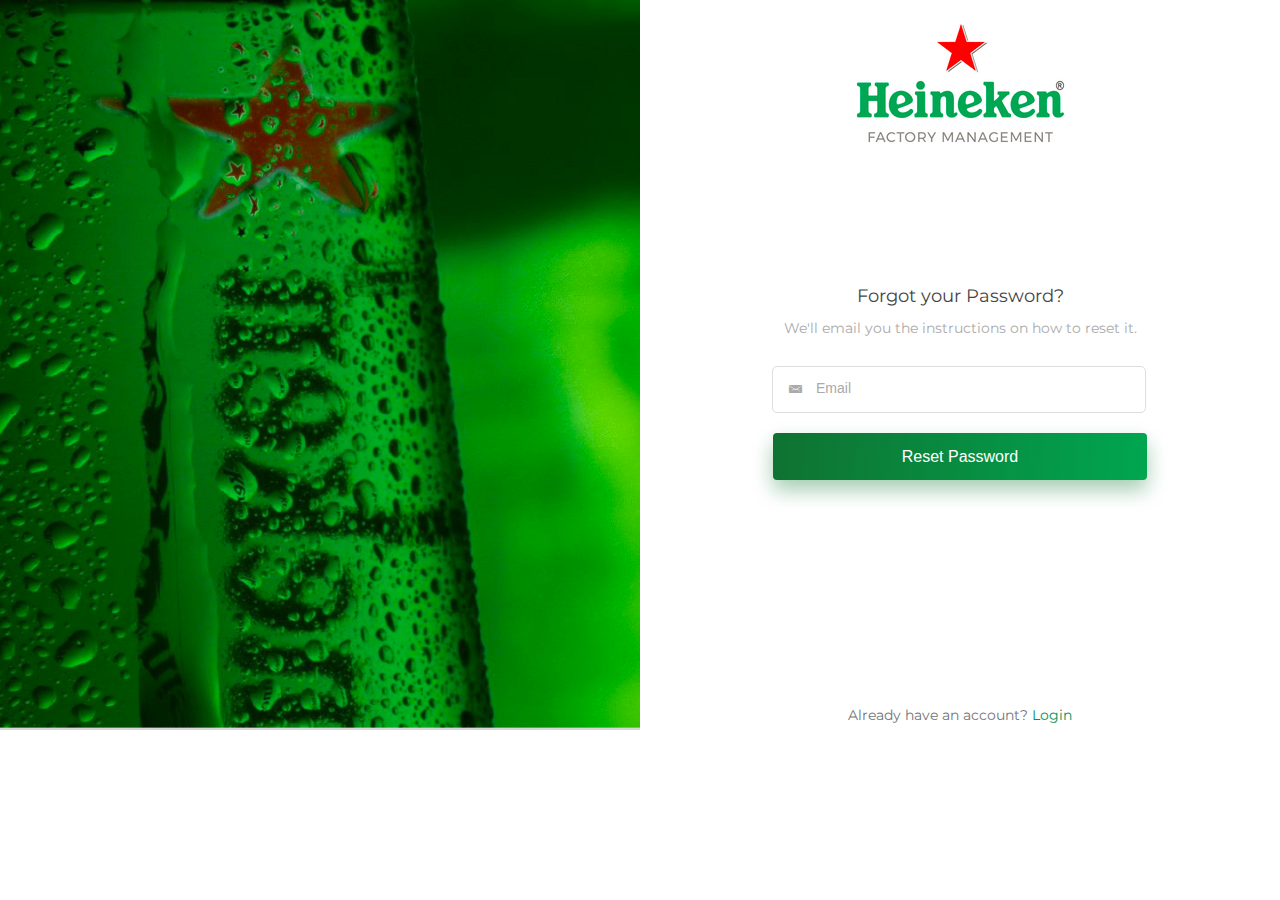
==== commit 587e3f92: "Changes - 12 May 2017" ====
--- a/index.html
+++ b/index.html
@@ -3,10 +3,12 @@
   <head>
     <meta charset="utf-8">
     <meta name="viewport" content="initial-scale=1, maximum-scale=1, user-scalable=no, width=device-width">
+     <link href="https://fonts.googleapis.com/css?family=Montserrat:300,400,500,600,700" rel="stylesheet"> 
     <title></title>
 
     <link rel="manifest" href="manifest.json">
     <link href="lib/ionic/css/ionic.css" rel="stylesheet">
+    <link href="lib/normalize-css/normalize.css" rel="stylesheet">
     <link href="css/style.css" rel="stylesheet">
 
     <!-- ionic/angularjs js -->
--- a/css/style.css
+++ b/css/style.css
@@ -1,13 +1,25 @@
 /* Empty. Add your own CSS if you like */
 body{
-	font-family: 'Montserrat', sans-serif;
+	font-family: 'Montserrat', sans-serif; 
+	font-weight: 400;
 }
 div{
 	font-family: 'Montserrat', sans-serif;
 }
+#login .row, #login .col{
+	padding: 0 !important;
+}
+#carousel{
+	background: url('../img/carousel_1.jpg') no-repeat;
+	background-size: 100% 100%;
+	
+}
 .logo{
+	padding: 20px 0 50px 0;
 	text-align: center;
-	padding: 20px 0;
+}
+.carousel{
+	margin: auto;
 }
 .loginHeader{
 	text-align: center;
@@ -15,12 +27,12 @@
 #login input{
 	padding-top: 0 !important;
 	padding-left: 8px;
-	margin-top: -5px !important;
+	margin-top: -3px !important;
 	font-size: 14px;
 	color: #aaaaaa;
 }
 #login label {
-	width: 461px;
+	width: 100%;
 	height: 47px;
 	margin-top:20px;
 	border-radius: 5px;
@@ -29,7 +41,7 @@
 }
 #login .padding {
     padding: 0px !important;
-    width: 461px;
+    width: 100%;
 }
 #login .padding button{
 	margin-top: 20px;
@@ -40,7 +52,7 @@
 }
 
 #login .padding button:hover{
-	box-shadow: 0 20px 20px 0 rgba(28, 129, 63, 0.4);
+	box-shadow: 0 20px 30px 0 rgba(28, 129, 63, 0.4);
 }
 .loginForm{
 	margin: auto;
@@ -56,7 +68,7 @@
 	line-height: 24px;
 	margin: auto;
 	text-align: center !important;
-	width: 420px;
+	width: 100%;
 	font-size: 14px;
 	margin-top: 10px;
 	color: #aaaaaa;
@@ -68,7 +80,7 @@
 	margin: 10px 0;
 }
 .newuser{
-	margin-top: 220px;
+	margin: 45% 0 10% 0;
 	text-align: center;
 	font-size: 14px;
 	color: #757575;
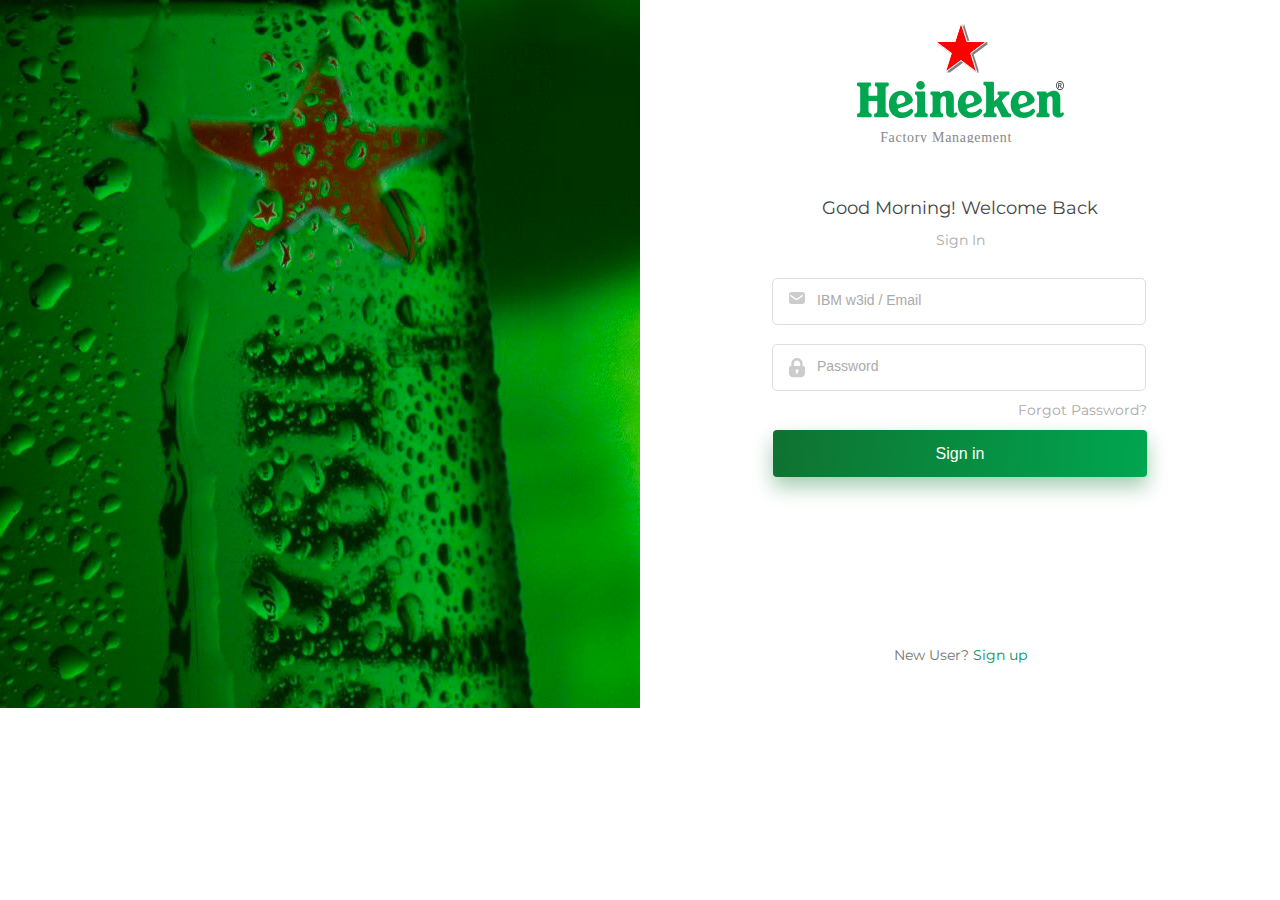
==== commit 82a4fc74: "Sign In pages" ====
--- a/index.html
+++ b/index.html
@@ -1,30 +1,30 @@
-<!DOCTYPE html>
-<html>
-  <head>
-    <meta charset="utf-8">
-    <meta name="viewport" content="initial-scale=1, maximum-scale=1, user-scalable=no, width=device-width">
-     <link href="https://fonts.googleapis.com/css?family=Montserrat:300,400,500,600,700" rel="stylesheet"> 
-    <title></title>
-
-    <link rel="manifest" href="manifest.json">
-    <link href="lib/ionic/css/ionic.css" rel="stylesheet">
-    <link href="lib/normalize-css/normalize.css" rel="stylesheet">
-    <link href="css/style.css" rel="stylesheet">
-
-    <!-- ionic/angularjs js -->
-    <script src="lib/ionic/js/ionic.bundle.js"></script>
-
-    <!-- cordova script (this will be a 404 during development) -->
-    <script src="cordova.js"></script>
-
-    <!-- your app's js -->
-    <script src="js/app.js"></script>
-    <script src="js/controllers.js"></script>
-    <script src="js/loginCtrl.js"></script>
-  </head>
-  </head>
-
-  <body ng-app="starter">
-    <ion-nav-view></ion-nav-view>
-  </body>
-</html>
+<!DOCTYPE html>
+<html>
+  <head>
+    <meta charset="utf-8">
+    <meta name="viewport" content="initial-scale=1, maximum-scale=1, user-scalable=no, width=device-width">
+     <link href="https://fonts.googleapis.com/css?family=Montserrat:300,400,500,600,700" rel="stylesheet"> 
+    <title></title>
+
+    <link rel="manifest" href="manifest.json">
+    <link href="lib/ionic/css/ionic.css" rel="stylesheet">
+    <link href="lib/normalize-css/normalize.css" rel="stylesheet">
+    <link href="css/style.css" rel="stylesheet">
+
+    <!-- ionic/angularjs js -->
+    <script src="lib/ionic/js/ionic.bundle.js"></script>
+
+    <!-- cordova script (this will be a 404 during development) -->
+    <script src="cordova.js"></script>
+
+    <!-- your app's js -->
+    <script src="js/app.js"></script>
+    <script src="js/controllers.js"></script>
+    <script src="js/loginCtrl.js"></script>
+  </head>
+  </head>
+
+  <body ng-app="starter">
+    <ion-nav-view></ion-nav-view>
+  </body>
+</html>
--- a/lib/ionic/css/ionic.css
+++ b/lib/ionic/css/ionic.css
@@ -1,9813 +1,9813 @@
-@charset "UTF-8";
-/*!
- * Copyright 2015 Drifty Co.
- * http://drifty.com/
- *
- * Ionic, v1.3.3
- * A powerful HTML5 mobile app framework.
- * http://ionicframework.com/
- *
- * By @maxlynch, @benjsperry, @adamdbradley <3
- *
- * Licensed under the MIT license. Please see LICENSE for more information.
- *
- */
-/*!
-  Ionicons, v2.0.1
-  Created by Ben Sperry for the Ionic Framework, http://ionicons.com/
-  https://twitter.com/benjsperry  https://twitter.com/ionicframework
-  MIT License: https://github.com/driftyco/ionicons
-
-  Android-style icons originally built by Google’s
-  Material Design Icons: https://github.com/google/material-design-icons
-  used under CC BY http://creativecommons.org/licenses/by/4.0/
-  Modified icons to fit ionicon’s grid from original.
-*/
-@font-face {
-  font-family: "Ionicons";
-  src: url("../fonts/ionicons.eot?v=2.0.1");
-  src: url("../fonts/ionicons.eot?v=2.0.1#iefix") format("embedded-opentype"), url("../fonts/ionicons.ttf?v=2.0.1") format("truetype"), url("../fonts/ionicons.woff?v=2.0.1") format("woff"), url("../fonts/ionicons.woff") format("woff"), url("../fonts/ionicons.svg?v=2.0.1#Ionicons") format("svg");
-  font-weight: normal;
-  font-style: normal; }
-
-.ion, .ionicons,
-.ion-alert:before,
-.ion-alert-circled:before,
-.ion-android-add:before,
-.ion-android-add-circle:before,
-.ion-android-alarm-clock:before,
-.ion-android-alert:before,
-.ion-android-apps:before,
-.ion-android-archive:before,
-.ion-android-arrow-back:before,
-.ion-android-arrow-down:before,
-.ion-android-arrow-dropdown:before,
-.ion-android-arrow-dropdown-circle:before,
-.ion-android-arrow-dropleft:before,
-.ion-android-arrow-dropleft-circle:before,
-.ion-android-arrow-dropright:before,
-.ion-android-arrow-dropright-circle:before,
-.ion-android-arrow-dropup:before,
-.ion-android-arrow-dropup-circle:before,
-.ion-android-arrow-forward:before,
-.ion-android-arrow-up:before,
-.ion-android-attach:before,
-.ion-android-bar:before,
-.ion-android-bicycle:before,
-.ion-android-boat:before,
-.ion-android-bookmark:before,
-.ion-android-bulb:before,
-.ion-android-bus:before,
-.ion-android-calendar:before,
-.ion-android-call:before,
-.ion-android-camera:before,
-.ion-android-cancel:before,
-.ion-android-car:before,
-.ion-android-cart:before,
-.ion-android-chat:before,
-.ion-android-checkbox:before,
-.ion-android-checkbox-blank:before,
-.ion-android-checkbox-outline:before,
-.ion-android-checkbox-outline-blank:before,
-.ion-android-checkmark-circle:before,
-.ion-android-clipboard:before,
-.ion-android-close:before,
-.ion-android-cloud:before,
-.ion-android-cloud-circle:before,
-.ion-android-cloud-done:before,
-.ion-android-cloud-outline:before,
-.ion-android-color-palette:before,
-.ion-android-compass:before,
-.ion-android-contact:before,
-.ion-android-contacts:before,
-.ion-android-contract:before,
-.ion-android-create:before,
-.ion-android-delete:before,
-.ion-android-desktop:before,
-.ion-android-document:before,
-.ion-android-done:before,
-.ion-android-done-all:before,
-.ion-android-download:before,
-.ion-android-drafts:before,
-.ion-android-exit:before,
-.ion-android-expand:before,
-.ion-android-favorite:before,
-.ion-android-favorite-outline:before,
-.ion-android-film:before,
-.ion-android-folder:before,
-.ion-android-folder-open:before,
-.ion-android-funnel:before,
-.ion-android-globe:before,
-.ion-android-hand:before,
-.ion-android-hangout:before,
-.ion-android-happy:before,
-.ion-android-home:before,
-.ion-android-image:before,
-.ion-android-laptop:before,
-.ion-android-list:before,
-.ion-android-locate:before,
-.ion-android-lock:before,
-.ion-android-mail:before,
-.ion-android-map:before,
-.ion-android-menu:before,
-.ion-android-microphone:before,
-.ion-android-microphone-off:before,
-.ion-android-more-horizontal:before,
-.ion-android-more-vertical:before,
-.ion-android-navigate:before,
-.ion-android-notifications:before,
-.ion-android-notifications-none:before,
-.ion-android-notifications-off:before,
-.ion-android-open:before,
-.ion-android-options:before,
-.ion-android-people:before,
-.ion-android-person:before,
-.ion-android-person-add:before,
-.ion-android-phone-landscape:before,
-.ion-android-phone-portrait:before,
-.ion-android-pin:before,
-.ion-android-plane:before,
-.ion-android-playstore:before,
-.ion-android-print:before,
-.ion-android-radio-button-off:before,
-.ion-android-radio-button-on:before,
-.ion-android-refresh:before,
-.ion-android-remove:before,
-.ion-android-remove-circle:before,
-.ion-android-restaurant:before,
-.ion-android-sad:before,
-.ion-android-search:before,
-.ion-android-send:before,
-.ion-android-settings:before,
-.ion-android-share:before,
-.ion-android-share-alt:before,
-.ion-android-star:before,
-.ion-android-star-half:before,
-.ion-android-star-outline:before,
-.ion-android-stopwatch:before,
-.ion-android-subway:before,
-.ion-android-sunny:before,
-.ion-android-sync:before,
-.ion-android-textsms:before,
-.ion-android-time:before,
-.ion-android-train:before,
-.ion-android-unlock:before,
-.ion-android-upload:before,
-.ion-android-volume-down:before,
-.ion-android-volume-mute:before,
-.ion-android-volume-off:before,
-.ion-android-volume-up:before,
-.ion-android-walk:before,
-.ion-android-warning:before,
-.ion-android-watch:before,
-.ion-android-wifi:before,
-.ion-aperture:before,
-.ion-archive:before,
-.ion-arrow-down-a:before,
-.ion-arrow-down-b:before,
-.ion-arrow-down-c:before,
-.ion-arrow-expand:before,
-.ion-arrow-graph-down-left:before,
-.ion-arrow-graph-down-right:before,
-.ion-arrow-graph-up-left:before,
-.ion-arrow-graph-up-right:before,
-.ion-arrow-left-a:before,
-.ion-arrow-left-b:before,
-.ion-arrow-left-c:before,
-.ion-arrow-move:before,
-.ion-arrow-resize:before,
-.ion-arrow-return-left:before,
-.ion-arrow-return-right:before,
-.ion-arrow-right-a:before,
-.ion-arrow-right-b:before,
-.ion-arrow-right-c:before,
-.ion-arrow-shrink:before,
-.ion-arrow-swap:before,
-.ion-arrow-up-a:before,
-.ion-arrow-up-b:before,
-.ion-arrow-up-c:before,
-.ion-asterisk:before,
-.ion-at:before,
-.ion-backspace:before,
-.ion-backspace-outline:before,
-.ion-bag:before,
-.ion-battery-charging:before,
-.ion-battery-empty:before,
-.ion-battery-full:before,
-.ion-battery-half:before,
-.ion-battery-low:before,
-.ion-beaker:before,
-.ion-beer:before,
-.ion-bluetooth:before,
-.ion-bonfire:before,
-.ion-bookmark:before,
-.ion-bowtie:before,
-.ion-briefcase:before,
-.ion-bug:before,
-.ion-calculator:before,
-.ion-calendar:before,
-.ion-camera:before,
-.ion-card:before,
-.ion-cash:before,
-.ion-chatbox:before,
-.ion-chatbox-working:before,
-.ion-chatboxes:before,
-.ion-chatbubble:before,
-.ion-chatbubble-working:before,
-.ion-chatbubbles:before,
-.ion-checkmark:before,
-.ion-checkmark-circled:before,
-.ion-checkmark-round:before,
-.ion-chevron-down:before,
-.ion-chevron-left:before,
-.ion-chevron-right:before,
-.ion-chevron-up:before,
-.ion-clipboard:before,
-.ion-clock:before,
-.ion-close:before,
-.ion-close-circled:before,
-.ion-close-round:before,
-.ion-closed-captioning:before,
-.ion-cloud:before,
-.ion-code:before,
-.ion-code-download:before,
-.ion-code-working:before,
-.ion-coffee:before,
-.ion-compass:before,
-.ion-compose:before,
-.ion-connection-bars:before,
-.ion-contrast:before,
-.ion-crop:before,
-.ion-cube:before,
-.ion-disc:before,
-.ion-document:before,
-.ion-document-text:before,
-.ion-drag:before,
-.ion-earth:before,
-.ion-easel:before,
-.ion-edit:before,
-.ion-egg:before,
-.ion-eject:before,
-.ion-email:before,
-.ion-email-unread:before,
-.ion-erlenmeyer-flask:before,
-.ion-erlenmeyer-flask-bubbles:before,
-.ion-eye:before,
-.ion-eye-disabled:before,
-.ion-female:before,
-.ion-filing:before,
-.ion-film-marker:before,
-.ion-fireball:before,
-.ion-flag:before,
-.ion-flame:before,
-.ion-flash:before,
-.ion-flash-off:before,
-.ion-folder:before,
-.ion-fork:before,
-.ion-fork-repo:before,
-.ion-forward:before,
-.ion-funnel:before,
-.ion-gear-a:before,
-.ion-gear-b:before,
-.ion-grid:before,
-.ion-hammer:before,
-.ion-happy:before,
-.ion-happy-outline:before,
-.ion-headphone:before,
-.ion-heart:before,
-.ion-heart-broken:before,
-.ion-help:before,
-.ion-help-buoy:before,
-.ion-help-circled:before,
-.ion-home:before,
-.ion-icecream:before,
-.ion-image:before,
-.ion-images:before,
-.ion-information:before,
-.ion-information-circled:before,
-.ion-ionic:before,
-.ion-ios-alarm:before,
-.ion-ios-alarm-outline:before,
-.ion-ios-albums:before,
-.ion-ios-albums-outline:before,
-.ion-ios-americanfootball:before,
-.ion-ios-americanfootball-outline:before,
-.ion-ios-analytics:before,
-.ion-ios-analytics-outline:before,
-.ion-ios-arrow-back:before,
-.ion-ios-arrow-down:before,
-.ion-ios-arrow-forward:before,
-.ion-ios-arrow-left:before,
-.ion-ios-arrow-right:before,
-.ion-ios-arrow-thin-down:before,
-.ion-ios-arrow-thin-left:before,
-.ion-ios-arrow-thin-right:before,
-.ion-ios-arrow-thin-up:before,
-.ion-ios-arrow-up:before,
-.ion-ios-at:before,
-.ion-ios-at-outline:before,
-.ion-ios-barcode:before,
-.ion-ios-barcode-outline:before,
-.ion-ios-baseball:before,
-.ion-ios-baseball-outline:before,
-.ion-ios-basketball:before,
-.ion-ios-basketball-outline:before,
-.ion-ios-bell:before,
-.ion-ios-bell-outline:before,
-.ion-ios-body:before,
-.ion-ios-body-outline:before,
-.ion-ios-bolt:before,
-.ion-ios-bolt-outline:before,
-.ion-ios-book:before,
-.ion-ios-book-outline:before,
-.ion-ios-bookmarks:before,
-.ion-ios-bookmarks-outline:before,
-.ion-ios-box:before,
-.ion-ios-box-outline:before,
-.ion-ios-briefcase:before,
-.ion-ios-briefcase-outline:before,
-.ion-ios-browsers:before,
-.ion-ios-browsers-outline:before,
-.ion-ios-calculator:before,
-.ion-ios-calculator-outline:before,
-.ion-ios-calendar:before,
-.ion-ios-calendar-outline:before,
-.ion-ios-camera:before,
-.ion-ios-camera-outline:before,
-.ion-ios-cart:before,
-.ion-ios-cart-outline:before,
-.ion-ios-chatboxes:before,
-.ion-ios-chatboxes-outline:before,
-.ion-ios-chatbubble:before,
-.ion-ios-chatbubble-outline:before,
-.ion-ios-checkmark:before,
-.ion-ios-checkmark-empty:before,
-.ion-ios-checkmark-outline:before,
-.ion-ios-circle-filled:before,
-.ion-ios-circle-outline:before,
-.ion-ios-clock:before,
-.ion-ios-clock-outline:before,
-.ion-ios-close:before,
-.ion-ios-close-empty:before,
-.ion-ios-close-outline:before,
-.ion-ios-cloud:before,
-.ion-ios-cloud-download:before,
-.ion-ios-cloud-download-outline:before,
-.ion-ios-cloud-outline:before,
-.ion-ios-cloud-upload:before,
-.ion-ios-cloud-upload-outline:before,
-.ion-ios-cloudy:before,
-.ion-ios-cloudy-night:before,
-.ion-ios-cloudy-night-outline:before,
-.ion-ios-cloudy-outline:before,
-.ion-ios-cog:before,
-.ion-ios-cog-outline:before,
-.ion-ios-color-filter:before,
-.ion-ios-color-filter-outline:before,
-.ion-ios-color-wand:before,
-.ion-ios-color-wand-outline:before,
-.ion-ios-compose:before,
-.ion-ios-compose-outline:before,
-.ion-ios-contact:before,
-.ion-ios-contact-outline:before,
-.ion-ios-copy:before,
-.ion-ios-copy-outline:before,
-.ion-ios-crop:before,
-.ion-ios-crop-strong:before,
-.ion-ios-download:before,
-.ion-ios-download-outline:before,
-.ion-ios-drag:before,
-.ion-ios-email:before,
-.ion-ios-email-outline:before,
-.ion-ios-eye:before,
-.ion-ios-eye-outline:before,
-.ion-ios-fastforward:before,
-.ion-ios-fastforward-outline:before,
-.ion-ios-filing:before,
-.ion-ios-filing-outline:before,
-.ion-ios-film:before,
-.ion-ios-film-outline:before,
-.ion-ios-flag:before,
-.ion-ios-flag-outline:before,
-.ion-ios-flame:before,
-.ion-ios-flame-outline:before,
-.ion-ios-flask:before,
-.ion-ios-flask-outline:before,
-.ion-ios-flower:before,
-.ion-ios-flower-outline:before,
-.ion-ios-folder:before,
-.ion-ios-folder-outline:before,
-.ion-ios-football:before,
-.ion-ios-football-outline:before,
-.ion-ios-game-controller-a:before,
-.ion-ios-game-controller-a-outline:before,
-.ion-ios-game-controller-b:before,
-.ion-ios-game-controller-b-outline:before,
-.ion-ios-gear:before,
-.ion-ios-gear-outline:before,
-.ion-ios-glasses:before,
-.ion-ios-glasses-outline:before,
-.ion-ios-grid-view:before,
-.ion-ios-grid-view-outline:before,
-.ion-ios-heart:before,
-.ion-ios-heart-outline:before,
-.ion-ios-help:before,
-.ion-ios-help-empty:before,
-.ion-ios-help-outline:before,
-.ion-ios-home:before,
-.ion-ios-home-outline:before,
-.ion-ios-infinite:before,
-.ion-ios-infinite-outline:before,
-.ion-ios-information:before,
-.ion-ios-information-empty:before,
-.ion-ios-information-outline:before,
-.ion-ios-ionic-outline:before,
-.ion-ios-keypad:before,
-.ion-ios-keypad-outline:before,
-.ion-ios-lightbulb:before,
-.ion-ios-lightbulb-outline:before,
-.ion-ios-list:before,
-.ion-ios-list-outline:before,
-.ion-ios-location:before,
-.ion-ios-location-outline:before,
-.ion-ios-locked:before,
-.ion-ios-locked-outline:before,
-.ion-ios-loop:before,
-.ion-ios-loop-strong:before,
-.ion-ios-medical:before,
-.ion-ios-medical-outline:before,
-.ion-ios-medkit:before,
-.ion-ios-medkit-outline:before,
-.ion-ios-mic:before,
-.ion-ios-mic-off:before,
-.ion-ios-mic-outline:before,
-.ion-ios-minus:before,
-.ion-ios-minus-empty:before,
-.ion-ios-minus-outline:before,
-.ion-ios-monitor:before,
-.ion-ios-monitor-outline:before,
-.ion-ios-moon:before,
-.ion-ios-moon-outline:before,
-.ion-ios-more:before,
-.ion-ios-more-outline:before,
-.ion-ios-musical-note:before,
-.ion-ios-musical-notes:before,
-.ion-ios-navigate:before,
-.ion-ios-navigate-outline:before,
-.ion-ios-nutrition:before,
-.ion-ios-nutrition-outline:before,
-.ion-ios-paper:before,
-.ion-ios-paper-outline:before,
-.ion-ios-paperplane:before,
-.ion-ios-paperplane-outline:before,
-.ion-ios-partlysunny:before,
-.ion-ios-partlysunny-outline:before,
-.ion-ios-pause:before,
-.ion-ios-pause-outline:before,
-.ion-ios-paw:before,
-.ion-ios-paw-outline:before,
-.ion-ios-people:before,
-.ion-ios-people-outline:before,
-.ion-ios-person:before,
-.ion-ios-person-outline:before,
-.ion-ios-personadd:before,
-.ion-ios-personadd-outline:before,
-.ion-ios-photos:before,
-.ion-ios-photos-outline:before,
-.ion-ios-pie:before,
-.ion-ios-pie-outline:before,
-.ion-ios-pint:before,
-.ion-ios-pint-outline:before,
-.ion-ios-play:before,
-.ion-ios-play-outline:before,
-.ion-ios-plus:before,
-.ion-ios-plus-empty:before,
-.ion-ios-plus-outline:before,
-.ion-ios-pricetag:before,
-.ion-ios-pricetag-outline:before,
-.ion-ios-pricetags:before,
-.ion-ios-pricetags-outline:before,
-.ion-ios-printer:before,
-.ion-ios-printer-outline:before,
-.ion-ios-pulse:before,
-.ion-ios-pulse-strong:before,
-.ion-ios-rainy:before,
-.ion-ios-rainy-outline:before,
-.ion-ios-recording:before,
-.ion-ios-recording-outline:before,
-.ion-ios-redo:before,
-.ion-ios-redo-outline:before,
-.ion-ios-refresh:before,
-.ion-ios-refresh-empty:before,
-.ion-ios-refresh-outline:before,
-.ion-ios-reload:before,
-.ion-ios-reverse-camera:before,
-.ion-ios-reverse-camera-outline:before,
-.ion-ios-rewind:before,
-.ion-ios-rewind-outline:before,
-.ion-ios-rose:before,
-.ion-ios-rose-outline:before,
-.ion-ios-search:before,
-.ion-ios-search-strong:before,
-.ion-ios-settings:before,
-.ion-ios-settings-strong:before,
-.ion-ios-shuffle:before,
-.ion-ios-shuffle-strong:before,
-.ion-ios-skipbackward:before,
-.ion-ios-skipbackward-outline:before,
-.ion-ios-skipforward:before,
-.ion-ios-skipforward-outline:before,
-.ion-ios-snowy:before,
-.ion-ios-speedometer:before,
-.ion-ios-speedometer-outline:before,
-.ion-ios-star:before,
-.ion-ios-star-half:before,
-.ion-ios-star-outline:before,
-.ion-ios-stopwatch:before,
-.ion-ios-stopwatch-outline:before,
-.ion-ios-sunny:before,
-.ion-ios-sunny-outline:before,
-.ion-ios-telephone:before,
-.ion-ios-telephone-outline:before,
-.ion-ios-tennisball:before,
-.ion-ios-tennisball-outline:before,
-.ion-ios-thunderstorm:before,
-.ion-ios-thunderstorm-outline:before,
-.ion-ios-time:before,
-.ion-ios-time-outline:before,
-.ion-ios-timer:before,
-.ion-ios-timer-outline:before,
-.ion-ios-toggle:before,
-.ion-ios-toggle-outline:before,
-.ion-ios-trash:before,
-.ion-ios-trash-outline:before,
-.ion-ios-undo:before,
-.ion-ios-undo-outline:before,
-.ion-ios-unlocked:before,
-.ion-ios-unlocked-outline:before,
-.ion-ios-upload:before,
-.ion-ios-upload-outline:before,
-.ion-ios-videocam:before,
-.ion-ios-videocam-outline:before,
-.ion-ios-volume-high:before,
-.ion-ios-volume-low:before,
-.ion-ios-wineglass:before,
-.ion-ios-wineglass-outline:before,
-.ion-ios-world:before,
-.ion-ios-world-outline:before,
-.ion-ipad:before,
-.ion-iphone:before,
-.ion-ipod:before,
-.ion-jet:before,
-.ion-key:before,
-.ion-knife:before,
-.ion-laptop:before,
-.ion-leaf:before,
-.ion-levels:before,
-.ion-lightbulb:before,
-.ion-link:before,
-.ion-load-a:before,
-.ion-load-b:before,
-.ion-load-c:before,
-.ion-load-d:before,
-.ion-location:before,
-.ion-lock-combination:before,
-.ion-locked:before,
-.ion-log-in:before,
-.ion-log-out:before,
-.ion-loop:before,
-.ion-magnet:before,
-.ion-male:before,
-.ion-man:before,
-.ion-map:before,
-.ion-medkit:before,
-.ion-merge:before,
-.ion-mic-a:before,
-.ion-mic-b:before,
-.ion-mic-c:before,
-.ion-minus:before,
-.ion-minus-circled:before,
-.ion-minus-round:before,
-.ion-model-s:before,
-.ion-monitor:before,
-.ion-more:before,
-.ion-mouse:before,
-.ion-music-note:before,
-.ion-navicon:before,
-.ion-navicon-round:before,
-.ion-navigate:before,
-.ion-network:before,
-.ion-no-smoking:before,
-.ion-nuclear:before,
-.ion-outlet:before,
-.ion-paintbrush:before,
-.ion-paintbucket:before,
-.ion-paper-airplane:before,
-.ion-paperclip:before,
-.ion-pause:before,
-.ion-person:before,
-.ion-person-add:before,
-.ion-person-stalker:before,
-.ion-pie-graph:before,
-.ion-pin:before,
-.ion-pinpoint:before,
-.ion-pizza:before,
-.ion-plane:before,
-.ion-planet:before,
-.ion-play:before,
-.ion-playstation:before,
-.ion-plus:before,
-.ion-plus-circled:before,
-.ion-plus-round:before,
-.ion-podium:before,
-.ion-pound:before,
-.ion-power:before,
-.ion-pricetag:before,
-.ion-pricetags:before,
-.ion-printer:before,
-.ion-pull-request:before,
-.ion-qr-scanner:before,
-.ion-quote:before,
-.ion-radio-waves:before,
-.ion-record:before,
-.ion-refresh:before,
-.ion-reply:before,
-.ion-reply-all:before,
-.ion-ribbon-a:before,
-.ion-ribbon-b:before,
-.ion-sad:before,
-.ion-sad-outline:before,
-.ion-scissors:before,
-.ion-search:before,
-.ion-settings:before,
-.ion-share:before,
-.ion-shuffle:before,
-.ion-skip-backward:before,
-.ion-skip-forward:before,
-.ion-social-android:before,
-.ion-social-android-outline:before,
-.ion-social-angular:before,
-.ion-social-angular-outline:before,
-.ion-social-apple:before,
-.ion-social-apple-outline:before,
-.ion-social-bitcoin:before,
-.ion-social-bitcoin-outline:before,
-.ion-social-buffer:before,
-.ion-social-buffer-outline:before,
-.ion-social-chrome:before,
-.ion-social-chrome-outline:before,
-.ion-social-codepen:before,
-.ion-social-codepen-outline:before,
-.ion-social-css3:before,
-.ion-social-css3-outline:before,
-.ion-social-designernews:before,
-.ion-social-designernews-outline:before,
-.ion-social-dribbble:before,
-.ion-social-dribbble-outline:before,
-.ion-social-dropbox:before,
-.ion-social-dropbox-outline:before,
-.ion-social-euro:before,
-.ion-social-euro-outline:before,
-.ion-social-facebook:before,
-.ion-social-facebook-outline:before,
-.ion-social-foursquare:before,
-.ion-social-foursquare-outline:before,
-.ion-social-freebsd-devil:before,
-.ion-social-github:before,
-.ion-social-github-outline:before,
-.ion-social-google:before,
-.ion-social-google-outline:before,
-.ion-social-googleplus:before,
-.ion-social-googleplus-outline:before,
-.ion-social-hackernews:before,
-.ion-social-hackernews-outline:before,
-.ion-social-html5:before,
-.ion-social-html5-outline:before,
-.ion-social-instagram:before,
-.ion-social-instagram-outline:before,
-.ion-social-javascript:before,
-.ion-social-javascript-outline:before,
-.ion-social-linkedin:before,
-.ion-social-linkedin-outline:before,
-.ion-social-markdown:before,
-.ion-social-nodejs:before,
-.ion-social-octocat:before,
-.ion-social-pinterest:before,
-.ion-social-pinterest-outline:before,
-.ion-social-python:before,
-.ion-social-reddit:before,
-.ion-social-reddit-outline:before,
-.ion-social-rss:before,
-.ion-social-rss-outline:before,
-.ion-social-sass:before,
-.ion-social-skype:before,
-.ion-social-skype-outline:before,
-.ion-social-snapchat:before,
-.ion-social-snapchat-outline:before,
-.ion-social-tumblr:before,
-.ion-social-tumblr-outline:before,
-.ion-social-tux:before,
-.ion-social-twitch:before,
-.ion-social-twitch-outline:before,
-.ion-social-twitter:before,
-.ion-social-twitter-outline:before,
-.ion-social-usd:before,
-.ion-social-usd-outline:before,
-.ion-social-vimeo:before,
-.ion-social-vimeo-outline:before,
-.ion-social-whatsapp:before,
-.ion-social-whatsapp-outline:before,
-.ion-social-windows:before,
-.ion-social-windows-outline:before,
-.ion-social-wordpress:before,
-.ion-social-wordpress-outline:before,
-.ion-social-yahoo:before,
-.ion-social-yahoo-outline:before,
-.ion-social-yen:before,
-.ion-social-yen-outline:before,
-.ion-social-youtube:before,
-.ion-social-youtube-outline:before,
-.ion-soup-can:before,
-.ion-soup-can-outline:before,
-.ion-speakerphone:before,
-.ion-speedometer:before,
-.ion-spoon:before,
-.ion-star:before,
-.ion-stats-bars:before,
-.ion-steam:before,
-.ion-stop:before,
-.ion-thermometer:before,
-.ion-thumbsdown:before,
-.ion-thumbsup:before,
-.ion-toggle:before,
-.ion-toggle-filled:before,
-.ion-transgender:before,
-.ion-trash-a:before,
-.ion-trash-b:before,
-.ion-trophy:before,
-.ion-tshirt:before,
-.ion-tshirt-outline:before,
-.ion-umbrella:before,
-.ion-university:before,
-.ion-unlocked:before,
-.ion-upload:before,
-.ion-usb:before,
-.ion-videocamera:before,
-.ion-volume-high:before,
-.ion-volume-low:before,
-.ion-volume-medium:before,
-.ion-volume-mute:before,
-.ion-wand:before,
-.ion-waterdrop:before,
-.ion-wifi:before,
-.ion-wineglass:before,
-.ion-woman:before,
-.ion-wrench:before,
-.ion-xbox:before {
-  display: inline-block;
-  font-family: "Ionicons";
-  speak: none;
-  font-style: normal;
-  font-weight: normal;
-  font-variant: normal;
-  text-transform: none;
-  text-rendering: auto;
-  line-height: 1;
-  -webkit-font-smoothing: antialiased;
-  -moz-osx-font-smoothing: grayscale; }
-
-.ion-alert:before {
-  content: ""; }
-
-.ion-alert-circled:before {
-  content: ""; }
-
-.ion-android-add:before {
-  content: ""; }
-
-.ion-android-add-circle:before {
-  content: ""; }
-
-.ion-android-alarm-clock:before {
-  content: ""; }
-
-.ion-android-alert:before {
-  content: ""; }
-
-.ion-android-apps:before {
-  content: ""; }
-
-.ion-android-archive:before {
-  content: ""; }
-
-.ion-android-arrow-back:before {
-  content: ""; }
-
-.ion-android-arrow-down:before {
-  content: ""; }
-
-.ion-android-arrow-dropdown:before {
-  content: ""; }
-
-.ion-android-arrow-dropdown-circle:before {
-  content: ""; }
-
-.ion-android-arrow-dropleft:before {
-  content: ""; }
-
-.ion-android-arrow-dropleft-circle:before {
-  content: ""; }
-
-.ion-android-arrow-dropright:before {
-  content: ""; }
-
-.ion-android-arrow-dropright-circle:before {
-  content: ""; }
-
-.ion-android-arrow-dropup:before {
-  content: ""; }
-
-.ion-android-arrow-dropup-circle:before {
-  content: ""; }
-
-.ion-android-arrow-forward:before {
-  content: ""; }
-
-.ion-android-arrow-up:before {
-  content: ""; }
-
-.ion-android-attach:before {
-  content: ""; }
-
-.ion-android-bar:before {
-  content: ""; }
-
-.ion-android-bicycle:before {
-  content: ""; }
-
-.ion-android-boat:before {
-  content: ""; }
-
-.ion-android-bookmark:before {
-  content: ""; }
-
-.ion-android-bulb:before {
-  content: ""; }
-
-.ion-android-bus:before {
-  content: ""; }
-
-.ion-android-calendar:before {
-  content: ""; }
-
-.ion-android-call:before {
-  content: ""; }
-
-.ion-android-camera:before {
-  content: ""; }
-
-.ion-android-cancel:before {
-  content: ""; }
-
-.ion-android-car:before {
-  content: ""; }
-
-.ion-android-cart:before {
-  content: ""; }
-
-.ion-android-chat:before {
-  content: ""; }
-
-.ion-android-checkbox:before {
-  content: ""; }
-
-.ion-android-checkbox-blank:before {
-  content: ""; }
-
-.ion-android-checkbox-outline:before {
-  content: ""; }
-
-.ion-android-checkbox-outline-blank:before {
-  content: ""; }
-
-.ion-android-checkmark-circle:before {
-  content: ""; }
-
-.ion-android-clipboard:before {
-  content: ""; }
-
-.ion-android-close:before {
-  content: ""; }
-
-.ion-android-cloud:before {
-  content: ""; }
-
-.ion-android-cloud-circle:before {
-  content: ""; }
-
-.ion-android-cloud-done:before {
-  content: ""; }
-
-.ion-android-cloud-outline:before {
-  content: ""; }
-
-.ion-android-color-palette:before {
-  content: ""; }
-
-.ion-android-compass:before {
-  content: ""; }
-
-.ion-android-contact:before {
-  content: ""; }
-
-.ion-android-contacts:before {
-  content: ""; }
-
-.ion-android-contract:before {
-  content: ""; }
-
-.ion-android-create:before {
-  content: ""; }
-
-.ion-android-delete:before {
-  content: ""; }
-
-.ion-android-desktop:before {
-  content: ""; }
-
-.ion-android-document:before {
-  content: ""; }
-
-.ion-android-done:before {
-  content: ""; }
-
-.ion-android-done-all:before {
-  content: ""; }
-
-.ion-android-download:before {
-  content: ""; }
-
-.ion-android-drafts:before {
-  content: ""; }
-
-.ion-android-exit:before {
-  content: ""; }
-
-.ion-android-expand:before {
-  content: ""; }
-
-.ion-android-favorite:before {
-  content: ""; }
-
-.ion-android-favorite-outline:before {
-  content: ""; }
-
-.ion-android-film:before {
-  content: ""; }
-
-.ion-android-folder:before {
-  content: ""; }
-
-.ion-android-folder-open:before {
-  content: ""; }
-
-.ion-android-funnel:before {
-  content: ""; }
-
-.ion-android-globe:before {
-  content: ""; }
-
-.ion-android-hand:before {
-  content: ""; }
-
-.ion-android-hangout:before {
-  content: ""; }
-
-.ion-android-happy:before {
-  content: ""; }
-
-.ion-android-home:before {
-  content: ""; }
-
-.ion-android-image:before {
-  content: ""; }
-
-.ion-android-laptop:before {
-  content: ""; }
-
-.ion-android-list:before {
-  content: ""; }
-
-.ion-android-locate:before {
-  content: ""; }
-
-.ion-android-lock:before {
-  content: ""; }
-
-.ion-android-mail:before {
-  content: ""; }
-
-.ion-android-map:before {
-  content: ""; }
-
-.ion-android-menu:before {
-  content: ""; }
-
-.ion-android-microphone:before {
-  content: ""; }
-
-.ion-android-microphone-off:before {
-  content: ""; }
-
-.ion-android-more-horizontal:before {
-  content: ""; }
-
-.ion-android-more-vertical:before {
-  content: ""; }
-
-.ion-android-navigate:before {
-  content: ""; }
-
-.ion-android-notifications:before {
-  content: ""; }
-
-.ion-android-notifications-none:before {
-  content: ""; }
-
-.ion-android-notifications-off:before {
-  content: ""; }
-
-.ion-android-open:before {
-  content: ""; }
-
-.ion-android-options:before {
-  content: ""; }
-
-.ion-android-people:before {
-  content: ""; }
-
-.ion-android-person:before {
-  content: ""; }
-
-.ion-android-person-add:before {
-  content: ""; }
-
-.ion-android-phone-landscape:before {
-  content: ""; }
-
-.ion-android-phone-portrait:before {
-  content: ""; }
-
-.ion-android-pin:before {
-  content: ""; }
-
-.ion-android-plane:before {
-  content: ""; }
-
-.ion-android-playstore:before {
-  content: ""; }
-
-.ion-android-print:before {
-  content: ""; }
-
-.ion-android-radio-button-off:before {
-  content: ""; }
-
-.ion-android-radio-button-on:before {
-  content: ""; }
-
-.ion-android-refresh:before {
-  content: ""; }
-
-.ion-android-remove:before {
-  content: ""; }
-
-.ion-android-remove-circle:before {
-  content: ""; }
-
-.ion-android-restaurant:before {
-  content: ""; }
-
-.ion-android-sad:before {
-  content: ""; }
-
-.ion-android-search:before {
-  content: ""; }
-
-.ion-android-send:before {
-  content: ""; }
-
-.ion-android-settings:before {
-  content: ""; }
-
-.ion-android-share:before {
-  content: ""; }
-
-.ion-android-share-alt:before {
-  content: ""; }
-
-.ion-android-star:before {
-  content: ""; }
-
-.ion-android-star-half:before {
-  content: ""; }
-
-.ion-android-star-outline:before {
-  content: ""; }
-
-.ion-android-stopwatch:before {
-  content: ""; }
-
-.ion-android-subway:before {
-  content: ""; }
-
-.ion-android-sunny:before {
-  content: ""; }
-
-.ion-android-sync:before {
-  content: ""; }
-
-.ion-android-textsms:before {
-  content: ""; }
-
-.ion-android-time:before {
-  content: ""; }
-
-.ion-android-train:before {
-  content: ""; }
-
-.ion-android-unlock:before {
-  content: ""; }
-
-.ion-android-upload:before {
-  content: ""; }
-
-.ion-android-volume-down:before {
-  content: ""; }
-
-.ion-android-volume-mute:before {
-  content: ""; }
-
-.ion-android-volume-off:before {
-  content: ""; }
-
-.ion-android-volume-up:before {
-  content: ""; }
-
-.ion-android-walk:before {
-  content: ""; }
-
-.ion-android-warning:before {
-  content: ""; }
-
-.ion-android-watch:before {
-  content: ""; }
-
-.ion-android-wifi:before {
-  content: ""; }
-
-.ion-aperture:before {
-  content: ""; }
-
-.ion-archive:before {
-  content: ""; }
-
-.ion-arrow-down-a:before {
-  content: ""; }
-
-.ion-arrow-down-b:before {
-  content: ""; }
-
-.ion-arrow-down-c:before {
-  content: ""; }
-
-.ion-arrow-expand:before {
-  content: ""; }
-
-.ion-arrow-graph-down-left:before {
-  content: ""; }
-
-.ion-arrow-graph-down-right:before {
-  content: ""; }
-
-.ion-arrow-graph-up-left:before {
-  content: ""; }
-
-.ion-arrow-graph-up-right:before {
-  content: ""; }
-
-.ion-arrow-left-a:before {
-  content: ""; }
-
-.ion-arrow-left-b:before {
-  content: ""; }
-
-.ion-arrow-left-c:before {
-  content: ""; }
-
-.ion-arrow-move:before {
-  content: ""; }
-
-.ion-arrow-resize:before {
-  content: ""; }
-
-.ion-arrow-return-left:before {
-  content: ""; }
-
-.ion-arrow-return-right:before {
-  content: ""; }
-
-.ion-arrow-right-a:before {
-  content: ""; }
-
-.ion-arrow-right-b:before {
-  content: ""; }
-
-.ion-arrow-right-c:before {
-  content: ""; }
-
-.ion-arrow-shrink:before {
-  content: ""; }
-
-.ion-arrow-swap:before {
-  content: ""; }
-
-.ion-arrow-up-a:before {
-  content: ""; }
-
-.ion-arrow-up-b:before {
-  content: ""; }
-
-.ion-arrow-up-c:before {
-  content: ""; }
-
-.ion-asterisk:before {
-  content: ""; }
-
-.ion-at:before {
-  content: ""; }
-
-.ion-backspace:before {
-  content: ""; }
-
-.ion-backspace-outline:before {
-  content: ""; }
-
-.ion-bag:before {
-  content: ""; }
-
-.ion-battery-charging:before {
-  content: ""; }
-
-.ion-battery-empty:before {
-  content: ""; }
-
-.ion-battery-full:before {
-  content: ""; }
-
-.ion-battery-half:before {
-  content: ""; }
-
-.ion-battery-low:before {
-  content: ""; }
-
-.ion-beaker:before {
-  content: ""; }
-
-.ion-beer:before {
-  content: ""; }
-
-.ion-bluetooth:before {
-  content: ""; }
-
-.ion-bonfire:before {
-  content: ""; }
-
-.ion-bookmark:before {
-  content: ""; }
-
-.ion-bowtie:before {
-  content: ""; }
-
-.ion-briefcase:before {
-  content: ""; }
-
-.ion-bug:before {
-  content: ""; }
-
-.ion-calculator:before {
-  content: ""; }
-
-.ion-calendar:before {
-  content: ""; }
-
-.ion-camera:before {
-  content: ""; }
-
-.ion-card:before {
-  content: ""; }
-
-.ion-cash:before {
-  content: ""; }
-
-.ion-chatbox:before {
-  content: ""; }
-
-.ion-chatbox-working:before {
-  content: ""; }
-
-.ion-chatboxes:before {
-  content: ""; }
-
-.ion-chatbubble:before {
-  content: ""; }
-
-.ion-chatbubble-working:before {
-  content: ""; }
-
-.ion-chatbubbles:before {
-  content: ""; }
-
-.ion-checkmark:before {
-  content: ""; }
-
-.ion-checkmark-circled:before {
-  content: ""; }
-
-.ion-checkmark-round:before {
-  content: ""; }
-
-.ion-chevron-down:before {
-  content: ""; }
-
-.ion-chevron-left:before {
-  content: ""; }
-
-.ion-chevron-right:before {
-  content: ""; }
-
-.ion-chevron-up:before {
-  content: ""; }
-
-.ion-clipboard:before {
-  content: ""; }
-
-.ion-clock:before {
-  content: ""; }
-
-.ion-close:before {
-  content: ""; }
-
-.ion-close-circled:before {
-  content: ""; }
-
-.ion-close-round:before {
-  content: ""; }
-
-.ion-closed-captioning:before {
-  content: ""; }
-
-.ion-cloud:before {
-  content: ""; }
-
-.ion-code:before {
-  content: ""; }
-
-.ion-code-download:before {
-  content: ""; }
-
-.ion-code-working:before {
-  content: ""; }
-
-.ion-coffee:before {
-  content: ""; }
-
-.ion-compass:before {
-  content: ""; }
-
-.ion-compose:before {
-  content: ""; }
-
-.ion-connection-bars:before {
-  content: ""; }
-
-.ion-contrast:before {
-  content: ""; }
-
-.ion-crop:before {
-  content: ""; }
-
-.ion-cube:before {
-  content: ""; }
-
-.ion-disc:before {
-  content: ""; }
-
-.ion-document:before {
-  content: ""; }
-
-.ion-document-text:before {
-  content: ""; }
-
-.ion-drag:before {
-  content: ""; }
-
-.ion-earth:before {
-  content: ""; }
-
-.ion-easel:before {
-  content: ""; }
-
-.ion-edit:before {
-  content: ""; }
-
-.ion-egg:before {
-  content: ""; }
-
-.ion-eject:before {
-  content: ""; }
-
-.ion-email:before {
-  content: ""; }
-
-.ion-email-unread:before {
-  content: ""; }
-
-.ion-erlenmeyer-flask:before {
-  content: ""; }
-
-.ion-erlenmeyer-flask-bubbles:before {
-  content: ""; }
-
-.ion-eye:before {
-  content: ""; }
-
-.ion-eye-disabled:before {
-  content: ""; }
-
-.ion-female:before {
-  content: ""; }
-
-.ion-filing:before {
-  content: ""; }
-
-.ion-film-marker:before {
-  content: ""; }
-
-.ion-fireball:before {
-  content: ""; }
-
-.ion-flag:before {
-  content: ""; }
-
-.ion-flame:before {
-  content: ""; }
-
-.ion-flash:before {
-  content: ""; }
-
-.ion-flash-off:before {
-  content: ""; }
-
-.ion-folder:before {
-  content: ""; }
-
-.ion-fork:before {
-  content: ""; }
-
-.ion-fork-repo:before {
-  content: ""; }
-
-.ion-forward:before {
-  content: ""; }
-
-.ion-funnel:before {
-  content: ""; }
-
-.ion-gear-a:before {
-  content: ""; }
-
-.ion-gear-b:before {
-  content: ""; }
-
-.ion-grid:before {
-  content: ""; }
-
-.ion-hammer:before {
-  content: ""; }
-
-.ion-happy:before {
-  content: ""; }
-
-.ion-happy-outline:before {
-  content: ""; }
-
-.ion-headphone:before {
-  content: ""; }
-
-.ion-heart:before {
-  content: ""; }
-
-.ion-heart-broken:before {
-  content: ""; }
-
-.ion-help:before {
-  content: ""; }
-
-.ion-help-buoy:before {
-  content: ""; }
-
-.ion-help-circled:before {
-  content: ""; }
-
-.ion-home:before {
-  content: ""; }
-
-.ion-icecream:before {
-  content: ""; }
-
-.ion-image:before {
-  content: ""; }
-
-.ion-images:before {
-  content: ""; }
-
-.ion-information:before {
-  content: ""; }
-
-.ion-information-circled:before {
-  content: ""; }
-
-.ion-ionic:before {
-  content: ""; }
-
-.ion-ios-alarm:before {
-  content: ""; }
-
-.ion-ios-alarm-outline:before {
-  content: ""; }
-
-.ion-ios-albums:before {
-  content: ""; }
-
-.ion-ios-albums-outline:before {
-  content: ""; }
-
-.ion-ios-americanfootball:before {
-  content: ""; }
-
-.ion-ios-americanfootball-outline:before {
-  content: ""; }
-
-.ion-ios-analytics:before {
-  content: ""; }
-
-.ion-ios-analytics-outline:before {
-  content: ""; }
-
-.ion-ios-arrow-back:before {
-  content: ""; }
-
-.ion-ios-arrow-down:before {
-  content: ""; }
-
-.ion-ios-arrow-forward:before {
-  content: ""; }
-
-.ion-ios-arrow-left:before {
-  content: ""; }
-
-.ion-ios-arrow-right:before {
-  content: ""; }
-
-.ion-ios-arrow-thin-down:before {
-  content: ""; }
-
-.ion-ios-arrow-thin-left:before {
-  content: ""; }
-
-.ion-ios-arrow-thin-right:before {
-  content: ""; }
-
-.ion-ios-arrow-thin-up:before {
-  content: ""; }
-
-.ion-ios-arrow-up:before {
-  content: ""; }
-
-.ion-ios-at:before {
-  content: ""; }
-
-.ion-ios-at-outline:before {
-  content: ""; }
-
-.ion-ios-barcode:before {
-  content: ""; }
-
-.ion-ios-barcode-outline:before {
-  content: ""; }
-
-.ion-ios-baseball:before {
-  content: ""; }
-
-.ion-ios-baseball-outline:before {
-  content: ""; }
-
-.ion-ios-basketball:before {
-  content: ""; }
-
-.ion-ios-basketball-outline:before {
-  content: ""; }
-
-.ion-ios-bell:before {
-  content: ""; }
-
-.ion-ios-bell-outline:before {
-  content: ""; }
-
-.ion-ios-body:before {
-  content: ""; }
-
-.ion-ios-body-outline:before {
-  content: ""; }
-
-.ion-ios-bolt:before {
-  content: ""; }
-
-.ion-ios-bolt-outline:before {
-  content: ""; }
-
-.ion-ios-book:before {
-  content: ""; }
-
-.ion-ios-book-outline:before {
-  content: ""; }
-
-.ion-ios-bookmarks:before {
-  content: ""; }
-
-.ion-ios-bookmarks-outline:before {
-  content: ""; }
-
-.ion-ios-box:before {
-  content: ""; }
-
-.ion-ios-box-outline:before {
-  content: ""; }
-
-.ion-ios-briefcase:before {
-  content: ""; }
-
-.ion-ios-briefcase-outline:before {
-  content: ""; }
-
-.ion-ios-browsers:before {
-  content: ""; }
-
-.ion-ios-browsers-outline:before {
-  content: ""; }
-
-.ion-ios-calculator:before {
-  content: ""; }
-
-.ion-ios-calculator-outline:before {
-  content: ""; }
-
-.ion-ios-calendar:before {
-  content: ""; }
-
-.ion-ios-calendar-outline:before {
-  content: ""; }
-
-.ion-ios-camera:before {
-  content: ""; }
-
-.ion-ios-camera-outline:before {
-  content: ""; }
-
-.ion-ios-cart:before {
-  content: ""; }
-
-.ion-ios-cart-outline:before {
-  content: ""; }
-
-.ion-ios-chatboxes:before {
-  content: ""; }
-
-.ion-ios-chatboxes-outline:before {
-  content: ""; }
-
-.ion-ios-chatbubble:before {
-  content: ""; }
-
-.ion-ios-chatbubble-outline:before {
-  content: ""; }
-
-.ion-ios-checkmark:before {
-  content: ""; }
-
-.ion-ios-checkmark-empty:before {
-  content: ""; }
-
-.ion-ios-checkmark-outline:before {
-  content: ""; }
-
-.ion-ios-circle-filled:before {
-  content: ""; }
-
-.ion-ios-circle-outline:before {
-  content: ""; }
-
-.ion-ios-clock:before {
-  content: ""; }
-
-.ion-ios-clock-outline:before {
-  content: ""; }
-
-.ion-ios-close:before {
-  content: ""; }
-
-.ion-ios-close-empty:before {
-  content: ""; }
-
-.ion-ios-close-outline:before {
-  content: ""; }
-
-.ion-ios-cloud:before {
-  content: ""; }
-
-.ion-ios-cloud-download:before {
-  content: ""; }
-
-.ion-ios-cloud-download-outline:before {
-  content: ""; }
-
-.ion-ios-cloud-outline:before {
-  content: ""; }
-
-.ion-ios-cloud-upload:before {
-  content: ""; }
-
-.ion-ios-cloud-upload-outline:before {
-  content: ""; }
-
-.ion-ios-cloudy:before {
-  content: ""; }
-
-.ion-ios-cloudy-night:before {
-  content: ""; }
-
-.ion-ios-cloudy-night-outline:before {
-  content: ""; }
-
-.ion-ios-cloudy-outline:before {
-  content: ""; }
-
-.ion-ios-cog:before {
-  content: ""; }
-
-.ion-ios-cog-outline:before {
-  content: ""; }
-
-.ion-ios-color-filter:before {
-  content: ""; }
-
-.ion-ios-color-filter-outline:before {
-  content: ""; }
-
-.ion-ios-color-wand:before {
-  content: ""; }
-
-.ion-ios-color-wand-outline:before {
-  content: ""; }
-
-.ion-ios-compose:before {
-  content: ""; }
-
-.ion-ios-compose-outline:before {
-  content: ""; }
-
-.ion-ios-contact:before {
-  content: ""; }
-
-.ion-ios-contact-outline:before {
-  content: ""; }
-
-.ion-ios-copy:before {
-  content: ""; }
-
-.ion-ios-copy-outline:before {
-  content: ""; }
-
-.ion-ios-crop:before {
-  content: ""; }
-
-.ion-ios-crop-strong:before {
-  content: ""; }
-
-.ion-ios-download:before {
-  content: ""; }
-
-.ion-ios-download-outline:before {
-  content: ""; }
-
-.ion-ios-drag:before {
-  content: ""; }
-
-.ion-ios-email:before {
-  content: ""; }
-
-.ion-ios-email-outline:before {
-  content: ""; }
-
-.ion-ios-eye:before {
-  content: ""; }
-
-.ion-ios-eye-outline:before {
-  content: ""; }
-
-.ion-ios-fastforward:before {
-  content: ""; }
-
-.ion-ios-fastforward-outline:before {
-  content: ""; }
-
-.ion-ios-filing:before {
-  content: ""; }
-
-.ion-ios-filing-outline:before {
-  content: ""; }
-
-.ion-ios-film:before {
-  content: ""; }
-
-.ion-ios-film-outline:before {
-  content: ""; }
-
-.ion-ios-flag:before {
-  content: ""; }
-
-.ion-ios-flag-outline:before {
-  content: ""; }
-
-.ion-ios-flame:before {
-  content: ""; }
-
-.ion-ios-flame-outline:before {
-  content: ""; }
-
-.ion-ios-flask:before {
-  content: ""; }
-
-.ion-ios-flask-outline:before {
-  content: ""; }
-
-.ion-ios-flower:before {
-  content: ""; }
-
-.ion-ios-flower-outline:before {
-  content: ""; }
-
-.ion-ios-folder:before {
-  content: ""; }
-
-.ion-ios-folder-outline:before {
-  content: ""; }
-
-.ion-ios-football:before {
-  content: ""; }
-
-.ion-ios-football-outline:before {
-  content: ""; }
-
-.ion-ios-game-controller-a:before {
-  content: ""; }
-
-.ion-ios-game-controller-a-outline:before {
-  content: ""; }
-
-.ion-ios-game-controller-b:before {
-  content: ""; }
-
-.ion-ios-game-controller-b-outline:before {
-  content: ""; }
-
-.ion-ios-gear:before {
-  content: ""; }
-
-.ion-ios-gear-outline:before {
-  content: ""; }
-
-.ion-ios-glasses:before {
-  content: ""; }
-
-.ion-ios-glasses-outline:before {
-  content: ""; }
-
-.ion-ios-grid-view:before {
-  content: ""; }
-
-.ion-ios-grid-view-outline:before {
-  content: ""; }
-
-.ion-ios-heart:before {
-  content: ""; }
-
-.ion-ios-heart-outline:before {
-  content: ""; }
-
-.ion-ios-help:before {
-  content: ""; }
-
-.ion-ios-help-empty:before {
-  content: ""; }
-
-.ion-ios-help-outline:before {
-  content: ""; }
-
-.ion-ios-home:before {
-  content: ""; }
-
-.ion-ios-home-outline:before {
-  content: ""; }
-
-.ion-ios-infinite:before {
-  content: ""; }
-
-.ion-ios-infinite-outline:before {
-  content: ""; }
-
-.ion-ios-information:before {
-  content: ""; }
-
-.ion-ios-information-empty:before {
-  content: ""; }
-
-.ion-ios-information-outline:before {
-  content: ""; }
-
-.ion-ios-ionic-outline:before {
-  content: ""; }
-
-.ion-ios-keypad:before {
-  content: ""; }
-
-.ion-ios-keypad-outline:before {
-  content: ""; }
-
-.ion-ios-lightbulb:before {
-  content: ""; }
-
-.ion-ios-lightbulb-outline:before {
-  content: ""; }
-
-.ion-ios-list:before {
-  content: ""; }
-
-.ion-ios-list-outline:before {
-  content: ""; }
-
-.ion-ios-location:before {
-  content: ""; }
-
-.ion-ios-location-outline:before {
-  content: ""; }
-
-.ion-ios-locked:before {
-  content: ""; }
-
-.ion-ios-locked-outline:before {
-  content: ""; }
-
-.ion-ios-loop:before {
-  content: ""; }
-
-.ion-ios-loop-strong:before {
-  content: ""; }
-
-.ion-ios-medical:before {
-  content: ""; }
-
-.ion-ios-medical-outline:before {
-  content: ""; }
-
-.ion-ios-medkit:before {
-  content: ""; }
-
-.ion-ios-medkit-outline:before {
-  content: ""; }
-
-.ion-ios-mic:before {
-  content: ""; }
-
-.ion-ios-mic-off:before {
-  content: ""; }
-
-.ion-ios-mic-outline:before {
-  content: ""; }
-
-.ion-ios-minus:before {
-  content: ""; }
-
-.ion-ios-minus-empty:before {
-  content: ""; }
-
-.ion-ios-minus-outline:before {
-  content: ""; }
-
-.ion-ios-monitor:before {
-  content: ""; }
-
-.ion-ios-monitor-outline:before {
-  content: ""; }
-
-.ion-ios-moon:before {
-  content: ""; }
-
-.ion-ios-moon-outline:before {
-  content: ""; }
-
-.ion-ios-more:before {
-  content: ""; }
-
-.ion-ios-more-outline:before {
-  content: ""; }
-
-.ion-ios-musical-note:before {
-  content: ""; }
-
-.ion-ios-musical-notes:before {
-  content: ""; }
-
-.ion-ios-navigate:before {
-  content: ""; }
-
-.ion-ios-navigate-outline:before {
-  content: ""; }
-
-.ion-ios-nutrition:before {
-  content: ""; }
-
-.ion-ios-nutrition-outline:before {
-  content: ""; }
-
-.ion-ios-paper:before {
-  content: ""; }
-
-.ion-ios-paper-outline:before {
-  content: ""; }
-
-.ion-ios-paperplane:before {
-  content: ""; }
-
-.ion-ios-paperplane-outline:before {
-  content: ""; }
-
-.ion-ios-partlysunny:before {
-  content: ""; }
-
-.ion-ios-partlysunny-outline:before {
-  content: ""; }
-
-.ion-ios-pause:before {
-  content: ""; }
-
-.ion-ios-pause-outline:before {
-  content: ""; }
-
-.ion-ios-paw:before {
-  content: ""; }
-
-.ion-ios-paw-outline:before {
-  content: ""; }
-
-.ion-ios-people:before {
-  content: ""; }
-
-.ion-ios-people-outline:before {
-  content: ""; }
-
-.ion-ios-person:before {
-  content: ""; }
-
-.ion-ios-person-outline:before {
-  content: ""; }
-
-.ion-ios-personadd:before {
-  content: ""; }
-
-.ion-ios-personadd-outline:before {
-  content: ""; }
-
-.ion-ios-photos:before {
-  content: ""; }
-
-.ion-ios-photos-outline:before {
-  content: ""; }
-
-.ion-ios-pie:before {
-  content: ""; }
-
-.ion-ios-pie-outline:before {
-  content: ""; }
-
-.ion-ios-pint:before {
-  content: ""; }
-
-.ion-ios-pint-outline:before {
-  content: ""; }
-
-.ion-ios-play:before {
-  content: ""; }
-
-.ion-ios-play-outline:before {
-  content: ""; }
-
-.ion-ios-plus:before {
-  content: ""; }
-
-.ion-ios-plus-empty:before {
-  content: ""; }
-
-.ion-ios-plus-outline:before {
-  content: ""; }
-
-.ion-ios-pricetag:before {
-  content: ""; }
-
-.ion-ios-pricetag-outline:before {
-  content: ""; }
-
-.ion-ios-pricetags:before {
-  content: ""; }
-
-.ion-ios-pricetags-outline:before {
-  content: ""; }
-
-.ion-ios-printer:before {
-  content: ""; }
-
-.ion-ios-printer-outline:before {
-  content: ""; }
-
-.ion-ios-pulse:before {
-  content: ""; }
-
-.ion-ios-pulse-strong:before {
-  content: ""; }
-
-.ion-ios-rainy:before {
-  content: ""; }
-
-.ion-ios-rainy-outline:before {
-  content: ""; }
-
-.ion-ios-recording:before {
-  content: ""; }
-
-.ion-ios-recording-outline:before {
-  content: ""; }
-
-.ion-ios-redo:before {
-  content: ""; }
-
-.ion-ios-redo-outline:before {
-  content: ""; }
-
-.ion-ios-refresh:before {
-  content: ""; }
-
-.ion-ios-refresh-empty:before {
-  content: ""; }
-
-.ion-ios-refresh-outline:before {
-  content: ""; }
-
-.ion-ios-reload:before {
-  content: ""; }
-
-.ion-ios-reverse-camera:before {
-  content: ""; }
-
-.ion-ios-reverse-camera-outline:before {
-  content: ""; }
-
-.ion-ios-rewind:before {
-  content: ""; }
-
-.ion-ios-rewind-outline:before {
-  content: ""; }
-
-.ion-ios-rose:before {
-  content: ""; }
-
-.ion-ios-rose-outline:before {
-  content: ""; }
-
-.ion-ios-search:before {
-  content: ""; }
-
-.ion-ios-search-strong:before {
-  content: ""; }
-
-.ion-ios-settings:before {
-  content: ""; }
-
-.ion-ios-settings-strong:before {
-  content: ""; }
-
-.ion-ios-shuffle:before {
-  content: ""; }
-
-.ion-ios-shuffle-strong:before {
-  content: ""; }
-
-.ion-ios-skipbackward:before {
-  content: ""; }
-
-.ion-ios-skipbackward-outline:before {
-  content: ""; }
-
-.ion-ios-skipforward:before {
-  content: ""; }
-
-.ion-ios-skipforward-outline:before {
-  content: ""; }
-
-.ion-ios-snowy:before {
-  content: ""; }
-
-.ion-ios-speedometer:before {
-  content: ""; }
-
-.ion-ios-speedometer-outline:before {
-  content: ""; }
-
-.ion-ios-star:before {
-  content: ""; }
-
-.ion-ios-star-half:before {
-  content: ""; }
-
-.ion-ios-star-outline:before {
-  content: ""; }
-
-.ion-ios-stopwatch:before {
-  content: ""; }
-
-.ion-ios-stopwatch-outline:before {
-  content: ""; }
-
-.ion-ios-sunny:before {
-  content: ""; }
-
-.ion-ios-sunny-outline:before {
-  content: ""; }
-
-.ion-ios-telephone:before {
-  content: ""; }
-
-.ion-ios-telephone-outline:before {
-  content: ""; }
-
-.ion-ios-tennisball:before {
-  content: ""; }
-
-.ion-ios-tennisball-outline:before {
-  content: ""; }
-
-.ion-ios-thunderstorm:before {
-  content: ""; }
-
-.ion-ios-thunderstorm-outline:before {
-  content: ""; }
-
-.ion-ios-time:before {
-  content: ""; }
-
-.ion-ios-time-outline:before {
-  content: ""; }
-
-.ion-ios-timer:before {
-  content: ""; }
-
-.ion-ios-timer-outline:before {
-  content: ""; }
-
-.ion-ios-toggle:before {
-  content: ""; }
-
-.ion-ios-toggle-outline:before {
-  content: ""; }
-
-.ion-ios-trash:before {
-  content: ""; }
-
-.ion-ios-trash-outline:before {
-  content: ""; }
-
-.ion-ios-undo:before {
-  content: ""; }
-
-.ion-ios-undo-outline:before {
-  content: ""; }
-
-.ion-ios-unlocked:before {
-  content: ""; }
-
-.ion-ios-unlocked-outline:before {
-  content: ""; }
-
-.ion-ios-upload:before {
-  content: ""; }
-
-.ion-ios-upload-outline:before {
-  content: ""; }
-
-.ion-ios-videocam:before {
-  content: ""; }
-
-.ion-ios-videocam-outline:before {
-  content: ""; }
-
-.ion-ios-volume-high:before {
-  content: ""; }
-
-.ion-ios-volume-low:before {
-  content: ""; }
-
-.ion-ios-wineglass:before {
-  content: ""; }
-
-.ion-ios-wineglass-outline:before {
-  content: ""; }
-
-.ion-ios-world:before {
-  content: ""; }
-
-.ion-ios-world-outline:before {
-  content: ""; }
-
-.ion-ipad:before {
-  content: ""; }
-
-.ion-iphone:before {
-  content: ""; }
-
-.ion-ipod:before {
-  content: ""; }
-
-.ion-jet:before {
-  content: ""; }
-
-.ion-key:before {
-  content: ""; }
-
-.ion-knife:before {
-  content: ""; }
-
-.ion-laptop:before {
-  content: ""; }
-
-.ion-leaf:before {
-  content: ""; }
-
-.ion-levels:before {
-  content: ""; }
-
-.ion-lightbulb:before {
-  content: ""; }
-
-.ion-link:before {
-  content: ""; }
-
-.ion-load-a:before {
-  content: ""; }
-
-.ion-load-b:before {
-  content: ""; }
-
-.ion-load-c:before {
-  content: ""; }
-
-.ion-load-d:before {
-  content: ""; }
-
-.ion-location:before {
-  content: ""; }
-
-.ion-lock-combination:before {
-  content: ""; }
-
-.ion-locked:before {
-  content: ""; }
-
-.ion-log-in:before {
-  content: ""; }
-
-.ion-log-out:before {
-  content: ""; }
-
-.ion-loop:before {
-  content: ""; }
-
-.ion-magnet:before {
-  content: ""; }
-
-.ion-male:before {
-  content: ""; }
-
-.ion-man:before {
-  content: ""; }
-
-.ion-map:before {
-  content: ""; }
-
-.ion-medkit:before {
-  content: ""; }
-
-.ion-merge:before {
-  content: ""; }
-
-.ion-mic-a:before {
-  content: ""; }
-
-.ion-mic-b:before {
-  content: ""; }
-
-.ion-mic-c:before {
-  content: ""; }
-
-.ion-minus:before {
-  content: ""; }
-
-.ion-minus-circled:before {
-  content: ""; }
-
-.ion-minus-round:before {
-  content: ""; }
-
-.ion-model-s:before {
-  content: ""; }
-
-.ion-monitor:before {
-  content: ""; }
-
-.ion-more:before {
-  content: ""; }
-
-.ion-mouse:before {
-  content: ""; }
-
-.ion-music-note:before {
-  content: ""; }
-
-.ion-navicon:before {
-  content: ""; }
-
-.ion-navicon-round:before {
-  content: ""; }
-
-.ion-navigate:before {
-  content: ""; }
-
-.ion-network:before {
-  content: ""; }
-
-.ion-no-smoking:before {
-  content: ""; }
-
-.ion-nuclear:before {
-  content: ""; }
-
-.ion-outlet:before {
-  content: ""; }
-
-.ion-paintbrush:before {
-  content: ""; }
-
-.ion-paintbucket:before {
-  content: ""; }
-
-.ion-paper-airplane:before {
-  content: ""; }
-
-.ion-paperclip:before {
-  content: ""; }
-
-.ion-pause:before {
-  content: ""; }
-
-.ion-person:before {
-  content: ""; }
-
-.ion-person-add:before {
-  content: ""; }
-
-.ion-person-stalker:before {
-  content: ""; }
-
-.ion-pie-graph:before {
-  content: ""; }
-
-.ion-pin:before {
-  content: ""; }
-
-.ion-pinpoint:before {
-  content: ""; }
-
-.ion-pizza:before {
-  content: ""; }
-
-.ion-plane:before {
-  content: ""; }
-
-.ion-planet:before {
-  content: ""; }
-
-.ion-play:before {
-  content: ""; }
-
-.ion-playstation:before {
-  content: ""; }
-
-.ion-plus:before {
-  content: ""; }
-
-.ion-plus-circled:before {
-  content: ""; }
-
-.ion-plus-round:before {
-  content: ""; }
-
-.ion-podium:before {
-  content: ""; }
-
-.ion-pound:before {
-  content: ""; }
-
-.ion-power:before {
-  content: ""; }
-
-.ion-pricetag:before {
-  content: ""; }
-
-.ion-pricetags:before {
-  content: ""; }
-
-.ion-printer:before {
-  content: ""; }
-
-.ion-pull-request:before {
-  content: ""; }
-
-.ion-qr-scanner:before {
-  content: ""; }
-
-.ion-quote:before {
-  content: ""; }
-
-.ion-radio-waves:before {
-  content: ""; }
-
-.ion-record:before {
-  content: ""; }
-
-.ion-refresh:before {
-  content: ""; }
-
-.ion-reply:before {
-  content: ""; }
-
-.ion-reply-all:before {
-  content: ""; }
-
-.ion-ribbon-a:before {
-  content: ""; }
-
-.ion-ribbon-b:before {
-  content: ""; }
-
-.ion-sad:before {
-  content: ""; }
-
-.ion-sad-outline:before {
-  content: ""; }
-
-.ion-scissors:before {
-  content: ""; }
-
-.ion-search:before {
-  content: ""; }
-
-.ion-settings:before {
-  content: ""; }
-
-.ion-share:before {
-  content: ""; }
-
-.ion-shuffle:before {
-  content: ""; }
-
-.ion-skip-backward:before {
-  content: ""; }
-
-.ion-skip-forward:before {
-  content: ""; }
-
-.ion-social-android:before {
-  content: ""; }
-
-.ion-social-android-outline:before {
-  content: ""; }
-
-.ion-social-angular:before {
-  content: ""; }
-
-.ion-social-angular-outline:before {
-  content: ""; }
-
-.ion-social-apple:before {
-  content: ""; }
-
-.ion-social-apple-outline:before {
-  content: ""; }
-
-.ion-social-bitcoin:before {
-  content: ""; }
-
-.ion-social-bitcoin-outline:before {
-  content: ""; }
-
-.ion-social-buffer:before {
-  content: ""; }
-
-.ion-social-buffer-outline:before {
-  content: ""; }
-
-.ion-social-chrome:before {
-  content: ""; }
-
-.ion-social-chrome-outline:before {
-  content: ""; }
-
-.ion-social-codepen:before {
-  content: ""; }
-
-.ion-social-codepen-outline:before {
-  content: ""; }
-
-.ion-social-css3:before {
-  content: ""; }
-
-.ion-social-css3-outline:before {
-  content: ""; }
-
-.ion-social-designernews:before {
-  content: ""; }
-
-.ion-social-designernews-outline:before {
-  content: ""; }
-
-.ion-social-dribbble:before {
-  content: ""; }
-
-.ion-social-dribbble-outline:before {
-  content: ""; }
-
-.ion-social-dropbox:before {
-  content: ""; }
-
-.ion-social-dropbox-outline:before {
-  content: ""; }
-
-.ion-social-euro:before {
-  content: ""; }
-
-.ion-social-euro-outline:before {
-  content: ""; }
-
-.ion-social-facebook:before {
-  content: ""; }
-
-.ion-social-facebook-outline:before {
-  content: ""; }
-
-.ion-social-foursquare:before {
-  content: ""; }
-
-.ion-social-foursquare-outline:before {
-  content: ""; }
-
-.ion-social-freebsd-devil:before {
-  content: ""; }
-
-.ion-social-github:before {
-  content: ""; }
-
-.ion-social-github-outline:before {
-  content: ""; }
-
-.ion-social-google:before {
-  content: ""; }
-
-.ion-social-google-outline:before {
-  content: ""; }
-
-.ion-social-googleplus:before {
-  content: ""; }
-
-.ion-social-googleplus-outline:before {
-  content: ""; }
-
-.ion-social-hackernews:before {
-  content: ""; }
-
-.ion-social-hackernews-outline:before {
-  content: ""; }
-
-.ion-social-html5:before {
-  content: ""; }
-
-.ion-social-html5-outline:before {
-  content: ""; }
-
-.ion-social-instagram:before {
-  content: ""; }
-
-.ion-social-instagram-outline:before {
-  content: ""; }
-
-.ion-social-javascript:before {
-  content: ""; }
-
-.ion-social-javascript-outline:before {
-  content: ""; }
-
-.ion-social-linkedin:before {
-  content: ""; }
-
-.ion-social-linkedin-outline:before {
-  content: ""; }
-
-.ion-social-markdown:before {
-  content: ""; }
-
-.ion-social-nodejs:before {
-  content: ""; }
-
-.ion-social-octocat:before {
-  content: ""; }
-
-.ion-social-pinterest:before {
-  content: ""; }
-
-.ion-social-pinterest-outline:before {
-  content: ""; }
-
-.ion-social-python:before {
-  content: ""; }
-
-.ion-social-reddit:before {
-  content: ""; }
-
-.ion-social-reddit-outline:before {
-  content: ""; }
-
-.ion-social-rss:before {
-  content: ""; }
-
-.ion-social-rss-outline:before {
-  content: ""; }
-
-.ion-social-sass:before {
-  content: ""; }
-
-.ion-social-skype:before {
-  content: ""; }
-
-.ion-social-skype-outline:before {
-  content: ""; }
-
-.ion-social-snapchat:before {
-  content: ""; }
-
-.ion-social-snapchat-outline:before {
-  content: ""; }
-
-.ion-social-tumblr:before {
-  content: ""; }
-
-.ion-social-tumblr-outline:before {
-  content: ""; }
-
-.ion-social-tux:before {
-  content: ""; }
-
-.ion-social-twitch:before {
-  content: ""; }
-
-.ion-social-twitch-outline:before {
-  content: ""; }
-
-.ion-social-twitter:before {
-  content: ""; }
-
-.ion-social-twitter-outline:before {
-  content: ""; }
-
-.ion-social-usd:before {
-  content: ""; }
-
-.ion-social-usd-outline:before {
-  content: ""; }
-
-.ion-social-vimeo:before {
-  content: ""; }
-
-.ion-social-vimeo-outline:before {
-  content: ""; }
-
-.ion-social-whatsapp:before {
-  content: ""; }
-
-.ion-social-whatsapp-outline:before {
-  content: ""; }
-
-.ion-social-windows:before {
-  content: ""; }
-
-.ion-social-windows-outline:before {
-  content: ""; }
-
-.ion-social-wordpress:before {
-  content: ""; }
-
-.ion-social-wordpress-outline:before {
-  content: ""; }
-
-.ion-social-yahoo:before {
-  content: ""; }
-
-.ion-social-yahoo-outline:before {
-  content: ""; }
-
-.ion-social-yen:before {
-  content: ""; }
-
-.ion-social-yen-outline:before {
-  content: ""; }
-
-.ion-social-youtube:before {
-  content: ""; }
-
-.ion-social-youtube-outline:before {
-  content: ""; }
-
-.ion-soup-can:before {
-  content: ""; }
-
-.ion-soup-can-outline:before {
-  content: ""; }
-
-.ion-speakerphone:before {
-  content: ""; }
-
-.ion-speedometer:before {
-  content: ""; }
-
-.ion-spoon:before {
-  content: ""; }
-
-.ion-star:before {
-  content: ""; }
-
-.ion-stats-bars:before {
-  content: ""; }
-
-.ion-steam:before {
-  content: ""; }
-
-.ion-stop:before {
-  content: ""; }
-
-.ion-thermometer:before {
-  content: ""; }
-
-.ion-thumbsdown:before {
-  content: ""; }
-
-.ion-thumbsup:before {
-  content: ""; }
-
-.ion-toggle:before {
-  content: ""; }
-
-.ion-toggle-filled:before {
-  content: ""; }
-
-.ion-transgender:before {
-  content: ""; }
-
-.ion-trash-a:before {
-  content: ""; }
-
-.ion-trash-b:before {
-  content: ""; }
-
-.ion-trophy:before {
-  content: ""; }
-
-.ion-tshirt:before {
-  content: ""; }
-
-.ion-tshirt-outline:before {
-  content: ""; }
-
-.ion-umbrella:before {
-  content: ""; }
-
-.ion-university:before {
-  content: ""; }
-
-.ion-unlocked:before {
-  content: ""; }
-
-.ion-upload:before {
-  content: ""; }
-
-.ion-usb:before {
-  content: ""; }
-
-.ion-videocamera:before {
-  content: ""; }
-
-.ion-volume-high:before {
-  content: ""; }
-
-.ion-volume-low:before {
-  content: ""; }
-
-.ion-volume-medium:before {
-  content: ""; }
-
-.ion-volume-mute:before {
-  content: ""; }
-
-.ion-wand:before {
-  content: ""; }
-
-.ion-waterdrop:before {
-  content: ""; }
-
-.ion-wifi:before {
-  content: ""; }
-
-.ion-wineglass:before {
-  content: ""; }
-
-.ion-woman:before {
-  content: ""; }
-
-.ion-wrench:before {
-  content: ""; }
-
-.ion-xbox:before {
-  content: ""; }
-
-/**
- * Resets
- * --------------------------------------------------
- * Adapted from normalize.css and some reset.css. We don't care even one
- * bit about old IE, so we don't need any hacks for that in here.
- *
- * There are probably other things we could remove here, as well.
- *
- * normalize.css v2.1.2 | MIT License | git.io/normalize
-
- * Eric Meyer's Reset CSS v2.0 (http://meyerweb.com/eric/tools/css/reset/)
- * http://cssreset.com
- */
-html, body, div, span, applet, object, iframe,
-h1, h2, h3, h4, h5, h6, p, blockquote, pre,
-a, abbr, acronym, address, big, cite, code,
-del, dfn, em, img, ins, kbd, q, s, samp,
-small, strike, strong, sub, sup, tt, var,
-b, i, u, center,
-dl, dt, dd, ol, ul, li,
-fieldset, form, label, legend,
-table, caption, tbody, tfoot, thead, tr, th, td,
-article, aside, canvas, details, embed, fieldset,
-figure, figcaption, footer, header, hgroup,
-menu, nav, output, ruby, section, summary,
-time, mark, audio, video {
-  margin: 0;
-  padding: 0;
-  border: 0;
-  vertical-align: baseline;
-  font: inherit;
-  font-size: 100%; }
-
-ol, ul {
-  list-style: none; }
-
-blockquote, q {
-  quotes: none; }
-
-blockquote:before, blockquote:after,
-q:before, q:after {
-  content: '';
-  content: none; }
-
-/**
- * Prevent modern browsers from displaying `audio` without controls.
- * Remove excess height in iOS 5 devices.
- */
-audio:not([controls]) {
-  display: none;
-  height: 0; }
-
-/**
- * Hide the `template` element in IE, Safari, and Firefox < 22.
- */
-[hidden],
-template {
-  display: none; }
-
-script {
-  display: none !important; }
-
-/* ==========================================================================
-   Base
-   ========================================================================== */
-/**
- * 1. Set default font family to sans-serif.
- * 2. Prevent iOS text size adjust after orientation change, without disabling
- *  user zoom.
- */
-html {
-  -webkit-user-select: none;
-  -moz-user-select: none;
-  -ms-user-select: none;
-  user-select: none;
-  font-family: sans-serif;
-  /* 1 */
-  -webkit-text-size-adjust: 100%;
-  -ms-text-size-adjust: 100%;
-  /* 2 */
-  -webkit-text-size-adjust: 100%;
-  /* 2 */ }
-
-/**
- * Remove default margin.
- */
-body {
-  margin: 0;
-  line-height: 1; }
-
-/**
- * Remove default outlines.
- */
-a,
-button,
-:focus,
-a:focus,
-button:focus,
-a:active,
-a:hover {
-  outline: 0; }
-
-/* *
- * Remove tap highlight color
- */
-a {
-  -webkit-user-drag: none;
-  -webkit-tap-highlight-color: transparent;
-  -webkit-tap-highlight-color: transparent; }
-  a[href]:hover {
-    cursor: pointer; }
-
-/* ==========================================================================
-   Typography
-   ========================================================================== */
-/**
- * Address style set to `bolder` in Firefox 4+, Safari 5, and Chrome.
- */
-b,
-strong {
-  font-weight: bold; }
-
-/**
- * Address styling not present in Safari 5 and Chrome.
- */
-dfn {
-  font-style: italic; }
-
-/**
- * Address differences between Firefox and other browsers.
- */
-hr {
-  -moz-box-sizing: content-box;
-  box-sizing: content-box;
-  height: 0; }
-
-/**
- * Correct font family set oddly in Safari 5 and Chrome.
- */
-code,
-kbd,
-pre,
-samp {
-  font-size: 1em;
-  font-family: monospace, serif; }
-
-/**
- * Improve readability of pre-formatted text in all browsers.
- */
-pre {
-  white-space: pre-wrap; }
-
-/**
- * Set consistent quote types.
- */
-q {
-  quotes: "\201C" "\201D" "\2018" "\2019"; }
-
-/**
- * Address inconsistent and variable font size in all browsers.
- */
-small {
-  font-size: 80%; }
-
-/**
- * Prevent `sub` and `sup` affecting `line-height` in all browsers.
- */
-sub,
-sup {
-  position: relative;
-  vertical-align: baseline;
-  font-size: 75%;
-  line-height: 0; }
-
-sup {
-  top: -0.5em; }
-
-sub {
-  bottom: -0.25em; }
-
-/**
- * Define consistent border, margin, and padding.
- */
-fieldset {
-  margin: 0 2px;
-  padding: 0.35em 0.625em 0.75em;
-  border: 1px solid #c0c0c0; }
-
-/**
- * 1. Correct `color` not being inherited in IE 8/9.
- * 2. Remove padding so people aren't caught out if they zero out fieldsets.
- */
-legend {
-  padding: 0;
-  /* 2 */
-  border: 0;
-  /* 1 */ }
-
-/**
- * 1. Correct font family not being inherited in all browsers.
- * 2. Correct font size not being inherited in all browsers.
- * 3. Address margins set differently in Firefox 4+, Safari 5, and Chrome.
- * 4. Remove any default :focus styles
- * 5. Make sure webkit font smoothing is being inherited
- * 6. Remove default gradient in Android Firefox / FirefoxOS
- */
-button,
-input,
-select,
-textarea {
-  margin: 0;
-  /* 3 */
-  font-size: 100%;
-  /* 2 */
-  font-family: inherit;
-  /* 1 */
-  outline-offset: 0;
-  /* 4 */
-  outline-style: none;
-  /* 4 */
-  outline-width: 0;
-  /* 4 */
-  -webkit-font-smoothing: inherit;
-  /* 5 */
-  background-image: none;
-  /* 6 */ }
-
-/**
- * Address Firefox 4+ setting `line-height` on `input` using `importnt` in
- * the UA stylesheet.
- */
-button,
-input {
-  line-height: normal; }
-
-/**
- * Address inconsistent `text-transform` inheritance for `button` and `select`.
- * All other form control elements do not inherit `text-transform` values.
- * Correct `button` style inheritance in Chrome, Safari 5+, and IE 8+.
- * Correct `select` style inheritance in Firefox 4+ and Opera.
- */
-button,
-select {
-  text-transform: none; }
-
-/**
- * 1. Avoid the WebKit bug in Android 4.0.* where (2) destroys native `audio`
- *  and `video` controls.
- * 2. Correct inability to style clickable `input` types in iOS.
- * 3. Improve usability and consistency of cursor style between image-type
- *  `input` and others.
- */
-button,
-html input[type="button"],
-input[type="reset"],
-input[type="submit"] {
-  cursor: pointer;
-  /* 3 */
-  -webkit-appearance: button;
-  /* 2 */ }
-
-/**
- * Re-set default cursor for disabled elements.
- */
-button[disabled],
-html input[disabled] {
-  cursor: default; }
-
-/**
- * 1. Address `appearance` set to `searchfield` in Safari 5 and Chrome.
- * 2. Address `box-sizing` set to `border-box` in Safari 5 and Chrome
- *  (include `-moz` to future-proof).
- */
-input[type="search"] {
-  -webkit-box-sizing: content-box;
-  /* 2 */
-  -moz-box-sizing: content-box;
-  box-sizing: content-box;
-  -webkit-appearance: textfield;
-  /* 1 */ }
-
-/**
- * Remove inner padding and search cancel button in Safari 5 and Chrome
- * on OS X.
- */
-input[type="search"]::-webkit-search-cancel-button,
-input[type="search"]::-webkit-search-decoration {
-  -webkit-appearance: none; }
-
-/**
- * Remove inner padding and border in Firefox 4+.
- */
-button::-moz-focus-inner,
-input::-moz-focus-inner {
-  padding: 0;
-  border: 0; }
-
-/**
- * 1. Remove default vertical scrollbar in IE 8/9.
- * 2. Improve readability and alignment in all browsers.
- */
-textarea {
-  overflow: auto;
-  /* 1 */
-  vertical-align: top;
-  /* 2 */ }
-
-img {
-  -webkit-user-drag: none; }
-
-/* ==========================================================================
-   Tables
-   ========================================================================== */
-/**
- * Remove most spacing between table cells.
- */
-table {
-  border-spacing: 0;
-  border-collapse: collapse; }
-
-/**
- * Scaffolding
- * --------------------------------------------------
- */
-*,
-*:before,
-*:after {
-  -webkit-box-sizing: border-box;
-  -moz-box-sizing: border-box;
-  box-sizing: border-box; }
-
-html {
-  overflow: hidden;
-  -ms-touch-action: pan-y;
-  touch-action: pan-y; }
-
-body,
-.ionic-body {
-  -webkit-touch-callout: none;
-  -webkit-font-smoothing: antialiased;
-  font-smoothing: antialiased;
-  -webkit-text-size-adjust: none;
-  -moz-text-size-adjust: none;
-  text-size-adjust: none;
-  -webkit-tap-highlight-color: transparent;
-  -webkit-tap-highlight-color: transparent;
-  -webkit-user-select: none;
-  -moz-user-select: none;
-  -ms-user-select: none;
-  user-select: none;
-  top: 0;
-  right: 0;
-  bottom: 0;
-  left: 0;
-  overflow: hidden;
-  margin: 0;
-  padding: 0;
-  color: #000;
-  word-wrap: break-word;
-  font-size: 14px;
-  font-family: -apple-system;
-  font-family: "-apple-system", "Helvetica Neue", "Roboto", "Segoe UI", sans-serif;
-  line-height: 20px;
-  text-rendering: optimizeLegibility;
-  -webkit-backface-visibility: hidden;
-  -webkit-user-drag: none;
-  -ms-content-zooming: none; }
-
-body.grade-b,
-body.grade-c {
-  text-rendering: auto; }
-
-.content {
-  position: relative; }
-
-.scroll-content {
-  position: absolute;
-  top: 0;
-  right: 0;
-  bottom: 0;
-  left: 0;
-  overflow: hidden;
-  margin-top: -1px;
-  padding-top: 1px;
-  margin-bottom: -1px;
-  width: auto;
-  height: auto; }
-
-.menu .scroll-content.scroll-content-false {
-  z-index: 11; }
-
-.scroll-view {
-  position: relative;
-  display: block;
-  overflow: hidden;
-  margin-top: -1px; }
-  .scroll-view.overflow-scroll {
-    position: relative; }
-  .scroll-view.scroll-x {
-    overflow-x: scroll;
-    overflow-y: hidden; }
-  .scroll-view.scroll-y {
-    overflow-x: hidden;
-    overflow-y: scroll; }
-  .scroll-view.scroll-xy {
-    overflow-x: scroll;
-    overflow-y: scroll; }
-
-/**
- * Scroll is the scroll view component available for complex and custom
- * scroll view functionality.
- */
-.scroll {
-  -webkit-user-select: none;
-  -moz-user-select: none;
-  -ms-user-select: none;
-  user-select: none;
-  -webkit-touch-callout: none;
-  -webkit-text-size-adjust: none;
-  -moz-text-size-adjust: none;
-  text-size-adjust: none;
-  -webkit-transform-origin: left top;
-  transform-origin: left top; }
-
-/**
- * Set ms-viewport to prevent MS "page squish" and allow fluid scrolling
- * https://msdn.microsoft.com/en-us/library/ie/hh869615(v=vs.85).aspx
- */
-@-ms-viewport {
-  width: device-width; }
-
-.scroll-bar {
-  position: absolute;
-  z-index: 9999; }
-
-.ng-animate .scroll-bar {
-  visibility: hidden; }
-
-.scroll-bar-h {
-  right: 2px;
-  bottom: 3px;
-  left: 2px;
-  height: 3px; }
-  .scroll-bar-h .scroll-bar-indicator {
-    height: 100%; }
-
-.scroll-bar-v {
-  top: 2px;
-  right: 3px;
-  bottom: 2px;
-  width: 3px; }
-  .scroll-bar-v .scroll-bar-indicator {
-    width: 100%; }
-
-.scroll-bar-indicator {
-  position: absolute;
-  border-radius: 4px;
-  background: rgba(0, 0, 0, 0.3);
-  opacity: 1;
-  -webkit-transition: opacity 0.3s linear;
-  transition: opacity 0.3s linear; }
-  .scroll-bar-indicator.scroll-bar-fade-out {
-    opacity: 0; }
-
-.platform-android .scroll-bar-indicator {
-  border-radius: 0; }
-
-.grade-b .scroll-bar-indicator,
-.grade-c .scroll-bar-indicator {
-  background: #aaa; }
-  .grade-b .scroll-bar-indicator.scroll-bar-fade-out,
-  .grade-c .scroll-bar-indicator.scroll-bar-fade-out {
-    -webkit-transition: none;
-    transition: none; }
-
-ion-infinite-scroll {
-  height: 60px;
-  width: 100%;
-  display: block;
-  display: -webkit-box;
-  display: -webkit-flex;
-  display: -moz-box;
-  display: -moz-flex;
-  display: -ms-flexbox;
-  display: flex;
-  -webkit-box-direction: normal;
-  -webkit-box-orient: horizontal;
-  -webkit-flex-direction: row;
-  -moz-flex-direction: row;
-  -ms-flex-direction: row;
-  flex-direction: row;
-  -webkit-box-pack: center;
-  -ms-flex-pack: center;
-  -webkit-justify-content: center;
-  -moz-justify-content: center;
-  justify-content: center;
-  -webkit-box-align: center;
-  -ms-flex-align: center;
-  -webkit-align-items: center;
-  -moz-align-items: center;
-  align-items: center; }
-  ion-infinite-scroll .icon {
-    color: #666666;
-    font-size: 30px;
-    color: #666666; }
-  ion-infinite-scroll:not(.active) .spinner,
-  ion-infinite-scroll:not(.active) .icon:before {
-    display: none; }
-
-.overflow-scroll {
-  overflow-x: hidden;
-  overflow-y: scroll;
-  -webkit-overflow-scrolling: touch;
-  -ms-overflow-style: -ms-autohiding-scrollbar;
-  top: 0;
-  right: 0;
-  bottom: 0;
-  left: 0;
-  position: absolute; }
-  .overflow-scroll.pane {
-    overflow-x: hidden;
-    overflow-y: scroll; }
-  .overflow-scroll .scroll {
-    position: static;
-    height: 100%;
-    -webkit-transform: translate3d(0, 0, 0); }
-
-/* If you change these, change platform.scss as well */
-.has-header {
-  top: 44px; }
-
-.no-header {
-  top: 0; }
-
-.has-subheader {
-  top: 88px; }
-
-.has-tabs-top {
-  top: 93px; }
-
-.has-header.has-subheader.has-tabs-top {
-  top: 137px; }
-
-.has-footer {
-  bottom: 44px; }
-
-.has-subfooter {
-  bottom: 88px; }
-
-.has-tabs,
-.bar-footer.has-tabs {
-  bottom: 49px; }
-  .has-tabs.pane,
-  .bar-footer.has-tabs.pane {
-    bottom: 49px;
-    height: auto; }
-
-.bar-subfooter.has-tabs {
-  bottom: 93px; }
-
-.has-footer.has-tabs {
-  bottom: 93px; }
-
-.pane {
-  -webkit-transform: translate3d(0, 0, 0);
-  transform: translate3d(0, 0, 0);
-  -webkit-transition-duration: 0;
-  transition-duration: 0;
-  z-index: 1; }
-
-.view {
-  z-index: 1; }
-
-.pane,
-.view {
-  position: absolute;
-  top: 0;
-  right: 0;
-  bottom: 0;
-  left: 0;
-  width: 100%;
-  height: 100%;
-  background-color: #fff;
-  overflow: hidden; }
-
-.view-container {
-  position: absolute;
-  display: block;
-  width: 100%;
-  height: 100%; }
-
-/**
- * Typography
- * --------------------------------------------------
- */
-p {
-  margin: 0 0 10px; }
-
-small {
-  font-size: 85%; }
-
-cite {
-  font-style: normal; }
-
-.text-left {
-  text-align: left; }
-
-.text-right {
-  text-align: right; }
-
-.text-center {
-  text-align: center; }
-
-h1, h2, h3, h4, h5, h6,
-.h1, .h2, .h3, .h4, .h5, .h6 {
-  color: #000;
-  font-weight: 500;
-  font-family: "-apple-system", "Helvetica Neue", "Roboto", "Segoe UI", sans-serif;
-  line-height: 1.2; }
-  h1 small, h2 small, h3 small, h4 small, h5 small, h6 small,
-  .h1 small, .h2 small, .h3 small, .h4 small, .h5 small, .h6 small {
-    font-weight: normal;
-    line-height: 1; }
-
-h1, .h1,
-h2, .h2,
-h3, .h3 {
-  margin-top: 20px;
-  margin-bottom: 10px; }
-  h1:first-child, .h1:first-child,
-  h2:first-child, .h2:first-child,
-  h3:first-child, .h3:first-child {
-    margin-top: 0; }
-  h1 + h1, h1 + .h1,
-  h1 + h2, h1 + .h2,
-  h1 + h3, h1 + .h3, .h1 + h1, .h1 + .h1,
-  .h1 + h2, .h1 + .h2,
-  .h1 + h3, .h1 + .h3,
-  h2 + h1,
-  h2 + .h1,
-  h2 + h2,
-  h2 + .h2,
-  h2 + h3,
-  h2 + .h3, .h2 + h1, .h2 + .h1,
-  .h2 + h2, .h2 + .h2,
-  .h2 + h3, .h2 + .h3,
-  h3 + h1,
-  h3 + .h1,
-  h3 + h2,
-  h3 + .h2,
-  h3 + h3,
-  h3 + .h3, .h3 + h1, .h3 + .h1,
-  .h3 + h2, .h3 + .h2,
-  .h3 + h3, .h3 + .h3 {
-    margin-top: 10px; }
-
-h4, .h4,
-h5, .h5,
-h6, .h6 {
-  margin-top: 10px;
-  margin-bottom: 10px; }
-
-h1, .h1 {
-  font-size: 36px; }
-
-h2, .h2 {
-  font-size: 30px; }
-
-h3, .h3 {
-  font-size: 24px; }
-
-h4, .h4 {
-  font-size: 18px; }
-
-h5, .h5 {
-  font-size: 14px; }
-
-h6, .h6 {
-  font-size: 12px; }
-
-h1 small, .h1 small {
-  font-size: 24px; }
-
-h2 small, .h2 small {
-  font-size: 18px; }
-
-h3 small, .h3 small,
-h4 small, .h4 small {
-  font-size: 14px; }
-
-dl {
-  margin-bottom: 20px; }
-
-dt,
-dd {
-  line-height: 1.42857; }
-
-dt {
-  font-weight: bold; }
-
-blockquote {
-  margin: 0 0 20px;
-  padding: 10px 20px;
-  border-left: 5px solid gray; }
-  blockquote p {
-    font-weight: 300;
-    font-size: 17.5px;
-    line-height: 1.25; }
-  blockquote p:last-child {
-    margin-bottom: 0; }
-  blockquote small {
-    display: block;
-    line-height: 1.42857; }
-    blockquote small:before {
-      content: '\2014 \00A0'; }
-
-q:before,
-q:after,
-blockquote:before,
-blockquote:after {
-  content: ""; }
-
-address {
-  display: block;
-  margin-bottom: 20px;
-  font-style: normal;
-  line-height: 1.42857; }
-
-a {
-  color: #387ef5; }
-
-a.subdued {
-  padding-right: 10px;
-  color: #888;
-  text-decoration: none; }
-  a.subdued:hover {
-    text-decoration: none; }
-  a.subdued:last-child {
-    padding-right: 0; }
-
-/**
- * Action Sheets
- * --------------------------------------------------
- */
-.action-sheet-backdrop {
-  -webkit-transition: background-color 150ms ease-in-out;
-  transition: background-color 150ms ease-in-out;
-  position: fixed;
-  top: 0;
-  left: 0;
-  z-index: 11;
-  width: 100%;
-  height: 100%;
-  background-color: transparent; }
-  .action-sheet-backdrop.active {
-    background-color: rgba(0, 0, 0, 0.4); }
-
-.action-sheet-wrapper {
-  -webkit-transform: translate3d(0, 100%, 0);
-  transform: translate3d(0, 100%, 0);
-  -webkit-transition: all cubic-bezier(0.36, 0.66, 0.04, 1) 500ms;
-  transition: all cubic-bezier(0.36, 0.66, 0.04, 1) 500ms;
-  position: absolute;
-  bottom: 0;
-  left: 0;
-  right: 0;
-  width: 100%;
-  max-width: 500px;
-  margin: auto; }
-
-.action-sheet-up {
-  -webkit-transform: translate3d(0, 0, 0);
-  transform: translate3d(0, 0, 0); }
-
-.action-sheet {
-  margin-left: 8px;
-  margin-right: 8px;
-  width: auto;
-  z-index: 11;
-  overflow: hidden; }
-  .action-sheet .button {
-    display: block;
-    padding: 1px;
-    width: 100%;
-    border-radius: 0;
-    border-color: #d1d3d6;
-    background-color: transparent;
-    color: #007aff;
-    font-size: 21px; }
-    .action-sheet .button:hover {
-      color: #007aff; }
-    .action-sheet .button.destructive {
-      color: #ff3b30; }
-      .action-sheet .button.destructive:hover {
-        color: #ff3b30; }
-  .action-sheet .button.active, .action-sheet .button.activated {
-    box-shadow: none;
-    border-color: #d1d3d6;
-    color: #007aff;
-    background: #e4e5e7; }
-
-.action-sheet-has-icons .icon {
-  position: absolute;
-  left: 16px; }
-
-.action-sheet-title {
-  padding: 16px;
-  color: #8f8f8f;
-  text-align: center;
-  font-size: 13px; }
-
-.action-sheet-group {
-  margin-bottom: 8px;
-  border-radius: 4px;
-  background-color: #fff;
-  overflow: hidden; }
-  .action-sheet-group .button {
-    border-width: 1px 0px 0px 0px; }
-  .action-sheet-group .button:first-child:last-child {
-    border-width: 0; }
-
-.action-sheet-options {
-  background: #f1f2f3; }
-
-.action-sheet-cancel .button {
-  font-weight: 500; }
-
-.action-sheet-open {
-  pointer-events: none; }
-  .action-sheet-open.modal-open .modal {
-    pointer-events: none; }
-  .action-sheet-open .action-sheet-backdrop {
-    pointer-events: auto; }
-
-.platform-android .action-sheet-backdrop.active {
-  background-color: rgba(0, 0, 0, 0.2); }
-
-.platform-android .action-sheet {
-  margin: 0; }
-  .platform-android .action-sheet .action-sheet-title,
-  .platform-android .action-sheet .button {
-    text-align: left;
-    border-color: transparent;
-    font-size: 16px;
-    color: inherit; }
-  .platform-android .action-sheet .action-sheet-title {
-    font-size: 14px;
-    padding: 16px;
-    color: #666; }
-  .platform-android .action-sheet .button.active,
-  .platform-android .action-sheet .button.activated {
-    background: #e8e8e8; }
-
-.platform-android .action-sheet-group {
-  margin: 0;
-  border-radius: 0;
-  background-color: #fafafa; }
-
-.platform-android .action-sheet-cancel {
-  display: none; }
-
-.platform-android .action-sheet-has-icons .button {
-  padding-left: 56px; }
-
-.backdrop {
-  position: fixed;
-  top: 0;
-  left: 0;
-  z-index: 11;
-  width: 100%;
-  height: 100%;
-  background-color: rgba(0, 0, 0, 0.4);
-  visibility: hidden;
-  opacity: 0;
-  -webkit-transition: 0.1s opacity linear;
-  transition: 0.1s opacity linear; }
-  .backdrop.visible {
-    visibility: visible; }
-  .backdrop.active {
-    opacity: 1; }
-
-/**
- * Bar (Headers and Footers)
- * --------------------------------------------------
- */
-.bar {
-  display: -webkit-box;
-  display: -webkit-flex;
-  display: -moz-box;
-  display: -moz-flex;
-  display: -ms-flexbox;
-  display: flex;
-  -webkit-transform: translate3d(0, 0, 0);
-  transform: translate3d(0, 0, 0);
-  -webkit-user-select: none;
-  -moz-user-select: none;
-  -ms-user-select: none;
-  user-select: none;
-  position: absolute;
-  right: 0;
-  left: 0;
-  z-index: 9;
-  -webkit-box-sizing: border-box;
-  -moz-box-sizing: border-box;
-  box-sizing: border-box;
-  padding: 5px;
-  width: 100%;
-  height: 44px;
-  border-width: 0;
-  border-style: solid;
-  border-top: 1px solid transparent;
-  border-bottom: 1px solid #ddd;
-  background-color: white;
-  /* border-width: 1px will actually create 2 device pixels on retina */
-  /* this nifty trick sets an actual 1px border on hi-res displays */
-  background-size: 0; }
-  @media (min--moz-device-pixel-ratio: 1.5), (-webkit-min-device-pixel-ratio: 1.5), (min-device-pixel-ratio: 1.5), (min-resolution: 144dpi), (min-resolution: 1.5dppx) {
-    .bar {
-      border: none;
-      background-image: linear-gradient(0deg, #ddd, #ddd 50%, transparent 50%);
-      background-position: bottom;
-      background-size: 100% 1px;
-      background-repeat: no-repeat; } }
-  .bar.bar-clear {
-    border: none;
-    background: none;
-    color: #fff; }
-    .bar.bar-clear .button {
-      color: #fff; }
-    .bar.bar-clear .title {
-      color: #fff; }
-  .bar.item-input-inset .item-input-wrapper {
-    margin-top: -1px; }
-    .bar.item-input-inset .item-input-wrapper input {
-      padding-left: 8px;
-      width: 94%;
-      height: 28px;
-      background: transparent; }
-  .bar.bar-light {
-    border-color: #ddd;
-    background-color: white;
-    background-image: linear-gradient(0deg, #ddd, #ddd 50%, transparent 50%);
-    color: #444; }
-    .bar.bar-light .title {
-      color: #444; }
-    .bar.bar-light.bar-footer {
-      background-image: linear-gradient(180deg, #ddd, #ddd 50%, transparent 50%); }
-  .bar.bar-stable {
-    border-color: #b2b2b2;
-    background-color: #f8f8f8;
-    background-image: linear-gradient(0deg, #b2b2b2, #b2b2b2 50%, transparent 50%);
-    color: #444; }
-    .bar.bar-stable .title {
-      color: #444; }
-    .bar.bar-stable.bar-footer {
-      background-image: linear-gradient(180deg, #b2b2b2, #b2b2b2 50%, transparent 50%); }
-  .bar.bar-positive {
-    border-color: #0c60ee;
-    background-color: #387ef5;
-    background-image: linear-gradient(0deg, #0c60ee, #0c60ee 50%, transparent 50%);
-    color: #fff; }
-    .bar.bar-positive .title {
-      color: #fff; }
-    .bar.bar-positive.bar-footer {
-      background-image: linear-gradient(180deg, #0c60ee, #0c60ee 50%, transparent 50%); }
-  .bar.bar-calm {
-    border-color: #0a9dc7;
-    background-color: #11c1f3;
-    background-image: linear-gradient(0deg, #0a9dc7, #0a9dc7 50%, transparent 50%);
-    color: #fff; }
-    .bar.bar-calm .title {
-      color: #fff; }
-    .bar.bar-calm.bar-footer {
-      background-image: linear-gradient(180deg, #0a9dc7, #0a9dc7 50%, transparent 50%); }
-  .bar.bar-assertive {
-    border-color: #e42112;
-    background-color: #ef473a;
-    background-image: linear-gradient(0deg, #e42112, #e42112 50%, transparent 50%);
-    color: #fff; }
-    .bar.bar-assertive .title {
-      color: #fff; }
-    .bar.bar-assertive.bar-footer {
-      background-image: linear-gradient(180deg, #e42112, #e42112 50%, transparent 50%); }
-  .bar.bar-balanced {
-    border-color: #28a54c;
-    background-color: #33cd5f;
-    background-image: linear-gradient(0deg, #28a54c, #28a54c 50%, transparent 50%);
-    color: #fff; }
-    .bar.bar-balanced .title {
-      color: #fff; }
-    .bar.bar-balanced.bar-footer {
-      background-image: linear-gradient(180deg, #28a54c, #28a54c 50%, transparent 50%); }
-  .bar.bar-energized {
-    border-color: #e6b500;
-    background-color: #ffc900;
-    background-image: linear-gradient(0deg, #e6b500, #e6b500 50%, transparent 50%);
-    color: #fff; }
-    .bar.bar-energized .title {
-      color: #fff; }
-    .bar.bar-energized.bar-footer {
-      background-image: linear-gradient(180deg, #e6b500, #e6b500 50%, transparent 50%); }
-  .bar.bar-royal {
-    border-color: #6b46e5;
-    background-color: #886aea;
-    background-image: linear-gradient(0deg, #6b46e5, #6b46e5 50%, transparent 50%);
-    color: #fff; }
-    .bar.bar-royal .title {
-      color: #fff; }
-    .bar.bar-royal.bar-footer {
-      background-image: linear-gradient(180deg, #6b46e5, #6b46e5 50%, transparent 50%); }
-  .bar.bar-dark {
-    border-color: #111;
-    background-color: #444444;
-    background-image: linear-gradient(0deg, #111, #111 50%, transparent 50%);
-    color: #fff; }
-    .bar.bar-dark .title {
-      color: #fff; }
-    .bar.bar-dark.bar-footer {
-      background-image: linear-gradient(180deg, #111, #111 50%, transparent 50%); }
-  .bar .title {
-    display: block;
-    position: absolute;
-    top: 0;
-    right: 0;
-    left: 0;
-    z-index: 0;
-    overflow: hidden;
-    margin: 0 10px;
-    min-width: 30px;
-    height: 43px;
-    text-align: center;
-    text-overflow: ellipsis;
-    white-space: nowrap;
-    font-size: 17px;
-    font-weight: 500;
-    line-height: 44px; }
-    .bar .title.title-left {
-      text-align: left; }
-    .bar .title.title-right {
-      text-align: right; }
-  .bar .title a {
-    color: inherit; }
-  .bar .button, .bar button {
-    z-index: 1;
-    padding: 0 8px;
-    min-width: initial;
-    min-height: 31px;
-    font-weight: 400;
-    font-size: 13px;
-    line-height: 32px; }
-    .bar .button.button-icon:before,
-    .bar .button .icon:before, .bar .button.icon:before, .bar .button.icon-left:before, .bar .button.icon-right:before, .bar button.button-icon:before,
-    .bar button .icon:before, .bar button.icon:before, .bar button.icon-left:before, .bar button.icon-right:before {
-      padding-right: 2px;
-      padding-left: 2px;
-      font-size: 20px;
-      line-height: 32px; }
-    .bar .button.button-icon, .bar button.button-icon {
-      font-size: 17px; }
-      .bar .button.button-icon .icon:before, .bar .button.button-icon:before, .bar .button.button-icon.icon-left:before, .bar .button.button-icon.icon-right:before, .bar button.button-icon .icon:before, .bar button.button-icon:before, .bar button.button-icon.icon-left:before, .bar button.button-icon.icon-right:before {
-        vertical-align: top;
-        font-size: 32px;
-        line-height: 32px; }
-    .bar .button.button-clear, .bar button.button-clear {
-      padding-right: 2px;
-      padding-left: 2px;
-      font-weight: 300;
-      font-size: 17px; }
-      .bar .button.button-clear .icon:before, .bar .button.button-clear.icon:before, .bar .button.button-clear.icon-left:before, .bar .button.button-clear.icon-right:before, .bar button.button-clear .icon:before, .bar button.button-clear.icon:before, .bar button.button-clear.icon-left:before, .bar button.button-clear.icon-right:before {
-        font-size: 32px;
-        line-height: 32px; }
-    .bar .button.back-button, .bar button.back-button {
-      display: block;
-      margin-right: 5px;
-      padding: 0;
-      white-space: nowrap;
-      font-weight: 400; }
-    .bar .button.back-button.active, .bar .button.back-button.activated, .bar button.back-button.active, .bar button.back-button.activated {
-      opacity: 0.2; }
-  .bar .button-bar > .button,
-  .bar .buttons > .button {
-    min-height: 31px;
-    line-height: 32px; }
-  .bar .button-bar + .button,
-  .bar .button + .button-bar {
-    margin-left: 5px; }
-  .bar .buttons,
-  .bar .buttons.primary-buttons,
-  .bar .buttons.secondary-buttons {
-    display: inherit; }
-  .bar .buttons span {
-    display: inline-block; }
-  .bar .buttons-left span {
-    margin-right: 5px;
-    display: inherit; }
-  .bar .buttons-right span {
-    margin-left: 5px;
-    display: inherit; }
-  .bar .title + .button:last-child,
-  .bar > .button + .button:last-child,
-  .bar > .button.pull-right,
-  .bar .buttons.pull-right,
-  .bar .title + .buttons {
-    position: absolute;
-    top: 5px;
-    right: 5px;
-    bottom: 5px; }
-
-.platform-android .nav-bar-has-subheader .bar {
-  background-image: none; }
-
-.platform-android .bar .back-button .icon:before {
-  font-size: 24px; }
-
-.platform-android .bar .title {
-  font-size: 19px;
-  line-height: 44px; }
-
-.bar-light .button {
-  border-color: #ddd;
-  background-color: white;
-  color: #444; }
-  .bar-light .button:hover {
-    color: #444;
-    text-decoration: none; }
-  .bar-light .button.active, .bar-light .button.activated {
-    border-color: #ccc;
-    background-color: #fafafa; }
-  .bar-light .button.button-clear {
-    border-color: transparent;
-    background: none;
-    box-shadow: none;
-    color: #444;
-    font-size: 17px; }
-  .bar-light .button.button-icon {
-    border-color: transparent;
-    background: none; }
-
-.bar-stable .button {
-  border-color: #b2b2b2;
-  background-color: #f8f8f8;
-  color: #444; }
-  .bar-stable .button:hover {
-    color: #444;
-    text-decoration: none; }
-  .bar-stable .button.active, .bar-stable .button.activated {
-    border-color: #a2a2a2;
-    background-color: #e5e5e5; }
-  .bar-stable .button.button-clear {
-    border-color: transparent;
-    background: none;
-    box-shadow: none;
-    color: #444;
-    font-size: 17px; }
-  .bar-stable .button.button-icon {
-    border-color: transparent;
-    background: none; }
-
-.bar-positive .button {
-  border-color: #0c60ee;
-  background-color: #387ef5;
-  color: #fff; }
-  .bar-positive .button:hover {
-    color: #fff;
-    text-decoration: none; }
-  .bar-positive .button.active, .bar-positive .button.activated {
-    border-color: #0c60ee;
-    background-color: #0c60ee; }
-  .bar-positive .button.button-clear {
-    border-color: transparent;
-    background: none;
-    box-shadow: none;
-    color: #fff;
-    font-size: 17px; }
-  .bar-positive .button.button-icon {
-    border-color: transparent;
-    background: none; }
-
-.bar-calm .button {
-  border-color: #0a9dc7;
-  background-color: #11c1f3;
-  color: #fff; }
-  .bar-calm .button:hover {
-    color: #fff;
-    text-decoration: none; }
-  .bar-calm .button.active, .bar-calm .button.activated {
-    border-color: #0a9dc7;
-    background-color: #0a9dc7; }
-  .bar-calm .button.button-clear {
-    border-color: transparent;
-    background: none;
-    box-shadow: none;
-    color: #fff;
-    font-size: 17px; }
-  .bar-calm .button.button-icon {
-    border-color: transparent;
-    background: none; }
-
-.bar-assertive .button {
-  border-color: #e42112;
-  background-color: #ef473a;
-  color: #fff; }
-  .bar-assertive .button:hover {
-    color: #fff;
-    text-decoration: none; }
-  .bar-assertive .button.active, .bar-assertive .button.activated {
-    border-color: #e42112;
-    background-color: #e42112; }
-  .bar-assertive .button.button-clear {
-    border-color: transparent;
-    background: none;
-    box-shadow: none;
-    color: #fff;
-    font-size: 17px; }
-  .bar-assertive .button.button-icon {
-    border-color: transparent;
-    background: none; }
-
-.bar-balanced .button {
-  border-color: #28a54c;
-  background-color: #33cd5f;
-  color: #fff; }
-  .bar-balanced .button:hover {
-    color: #fff;
-    text-decoration: none; }
-  .bar-balanced .button.active, .bar-balanced .button.activated {
-    border-color: #28a54c;
-    background-color: #28a54c; }
-  .bar-balanced .button.button-clear {
-    border-color: transparent;
-    background: none;
-    box-shadow: none;
-    color: #fff;
-    font-size: 17px; }
-  .bar-balanced .button.button-icon {
-    border-color: transparent;
-    background: none; }
-
-.bar-energized .button {
-  border-color: #e6b500;
-  background-color: #ffc900;
-  color: #fff; }
-  .bar-energized .button:hover {
-    color: #fff;
-    text-decoration: none; }
-  .bar-energized .button.active, .bar-energized .button.activated {
-    border-color: #e6b500;
-    background-color: #e6b500; }
-  .bar-energized .button.button-clear {
-    border-color: transparent;
-    background: none;
-    box-shadow: none;
-    color: #fff;
-    font-size: 17px; }
-  .bar-energized .button.button-icon {
-    border-color: transparent;
-    background: none; }
-
-.bar-royal .button {
-  border-color: #6b46e5;
-  background-color: #886aea;
-  color: #fff; }
-  .bar-royal .button:hover {
-    color: #fff;
-    text-decoration: none; }
-  .bar-royal .button.active, .bar-royal .button.activated {
-    border-color: #6b46e5;
-    background-color: #6b46e5; }
-  .bar-royal .button.button-clear {
-    border-color: transparent;
-    background: none;
-    box-shadow: none;
-    color: #fff;
-    font-size: 17px; }
-  .bar-royal .button.button-icon {
-    border-color: transparent;
-    background: none; }
-
-.bar-dark .button {
-  border-color: #111;
-  background-color: #444444;
-  color: #fff; }
-  .bar-dark .button:hover {
-    color: #fff;
-    text-decoration: none; }
-  .bar-dark .button.active, .bar-dark .button.activated {
-    border-color: #000;
-    background-color: #262626; }
-  .bar-dark .button.button-clear {
-    border-color: transparent;
-    background: none;
-    box-shadow: none;
-    color: #fff;
-    font-size: 17px; }
-  .bar-dark .button.button-icon {
-    border-color: transparent;
-    background: none; }
-
-.bar-header {
-  top: 0;
-  border-top-width: 0;
-  border-bottom-width: 1px; }
-  .bar-header.has-tabs-top {
-    border-bottom-width: 0px;
-    background-image: none; }
-
-.tabs-top .bar-header {
-  border-bottom-width: 0px;
-  background-image: none; }
-
-.bar-footer {
-  bottom: 0;
-  border-top-width: 1px;
-  border-bottom-width: 0;
-  background-position: top;
-  height: 44px; }
-  .bar-footer.item-input-inset {
-    position: absolute; }
-  .bar-footer .title {
-    height: 43px;
-    line-height: 44px; }
-
-.bar-tabs {
-  padding: 0; }
-
-.bar-subheader {
-  top: 44px;
-  height: 44px; }
-  .bar-subheader .title {
-    height: 43px;
-    line-height: 44px; }
-
-.bar-subfooter {
-  bottom: 44px;
-  height: 44px; }
-  .bar-subfooter .title {
-    height: 43px;
-    line-height: 44px; }
-
-.nav-bar-block {
-  position: absolute;
-  top: 0;
-  right: 0;
-  left: 0;
-  z-index: 9; }
-
-.bar .back-button.hide,
-.bar .buttons .hide {
-  display: none; }
-
-.nav-bar-tabs-top .bar {
-  background-image: none; }
-
-/**
- * Tabs
- * --------------------------------------------------
- * A navigation bar with any number of tab items supported.
- */
-.tabs {
-  display: -webkit-box;
-  display: -webkit-flex;
-  display: -moz-box;
-  display: -moz-flex;
-  display: -ms-flexbox;
-  display: flex;
-  -webkit-box-direction: normal;
-  -webkit-box-orient: horizontal;
-  -webkit-flex-direction: horizontal;
-  -moz-flex-direction: horizontal;
-  -ms-flex-direction: horizontal;
-  flex-direction: horizontal;
-  -webkit-box-pack: center;
-  -ms-flex-pack: center;
-  -webkit-justify-content: center;
-  -moz-justify-content: center;
-  justify-content: center;
-  -webkit-transform: translate3d(0, 0, 0);
-  transform: translate3d(0, 0, 0);
-  border-color: #b2b2b2;
-  background-color: #f8f8f8;
-  background-image: linear-gradient(0deg, #b2b2b2, #b2b2b2 50%, transparent 50%);
-  color: #444;
-  position: absolute;
-  bottom: 0;
-  z-index: 5;
-  width: 100%;
-  height: 49px;
-  border-style: solid;
-  border-top-width: 1px;
-  background-size: 0;
-  line-height: 49px; }
-  .tabs .tab-item .badge {
-    background-color: #444;
-    color: #f8f8f8; }
-  @media (min--moz-device-pixel-ratio: 1.5), (-webkit-min-device-pixel-ratio: 1.5), (min-device-pixel-ratio: 1.5), (min-resolution: 144dpi), (min-resolution: 1.5dppx) {
-    .tabs {
-      padding-top: 2px;
-      border-top: none !important;
-      border-bottom: none;
-      background-position: top;
-      background-size: 100% 1px;
-      background-repeat: no-repeat; } }
-
-/* Allow parent element of tabs to define color, or just the tab itself */
-.tabs-light > .tabs,
-.tabs.tabs-light {
-  border-color: #ddd;
-  background-color: #fff;
-  background-image: linear-gradient(0deg, #ddd, #ddd 50%, transparent 50%);
-  color: #444; }
-  .tabs-light > .tabs .tab-item .badge,
-  .tabs.tabs-light .tab-item .badge {
-    background-color: #444;
-    color: #fff; }
-
-.tabs-stable > .tabs,
-.tabs.tabs-stable {
-  border-color: #b2b2b2;
-  background-color: #f8f8f8;
-  background-image: linear-gradient(0deg, #b2b2b2, #b2b2b2 50%, transparent 50%);
-  color: #444; }
-  .tabs-stable > .tabs .tab-item .badge,
-  .tabs.tabs-stable .tab-item .badge {
-    background-color: #444;
-    color: #f8f8f8; }
-
-.tabs-positive > .tabs,
-.tabs.tabs-positive {
-  border-color: #0c60ee;
-  background-color: #387ef5;
-  background-image: linear-gradient(0deg, #0c60ee, #0c60ee 50%, transparent 50%);
-  color: #fff; }
-  .tabs-positive > .tabs .tab-item .badge,
-  .tabs.tabs-positive .tab-item .badge {
-    background-color: #fff;
-    color: #387ef5; }
-
-.tabs-calm > .tabs,
-.tabs.tabs-calm {
-  border-color: #0a9dc7;
-  background-color: #11c1f3;
-  background-image: linear-gradient(0deg, #0a9dc7, #0a9dc7 50%, transparent 50%);
-  color: #fff; }
-  .tabs-calm > .tabs .tab-item .badge,
-  .tabs.tabs-calm .tab-item .badge {
-    background-color: #fff;
-    color: #11c1f3; }
-
-.tabs-assertive > .tabs,
-.tabs.tabs-assertive {
-  border-color: #e42112;
-  background-color: #ef473a;
-  background-image: linear-gradient(0deg, #e42112, #e42112 50%, transparent 50%);
-  color: #fff; }
-  .tabs-assertive > .tabs .tab-item .badge,
-  .tabs.tabs-assertive .tab-item .badge {
-    background-color: #fff;
-    color: #ef473a; }
-
-.tabs-balanced > .tabs,
-.tabs.tabs-balanced {
-  border-color: #28a54c;
-  background-color: #33cd5f;
-  background-image: linear-gradient(0deg, #28a54c, #28a54c 50%, transparent 50%);
-  color: #fff; }
-  .tabs-balanced > .tabs .tab-item .badge,
-  .tabs.tabs-balanced .tab-item .badge {
-    background-color: #fff;
-    color: #33cd5f; }
-
-.tabs-energized > .tabs,
-.tabs.tabs-energized {
-  border-color: #e6b500;
-  background-color: #ffc900;
-  background-image: linear-gradient(0deg, #e6b500, #e6b500 50%, transparent 50%);
-  color: #fff; }
-  .tabs-energized > .tabs .tab-item .badge,
-  .tabs.tabs-energized .tab-item .badge {
-    background-color: #fff;
-    color: #ffc900; }
-
-.tabs-royal > .tabs,
-.tabs.tabs-royal {
-  border-color: #6b46e5;
-  background-color: #886aea;
-  background-image: linear-gradient(0deg, #6b46e5, #6b46e5 50%, transparent 50%);
-  color: #fff; }
-  .tabs-royal > .tabs .tab-item .badge,
-  .tabs.tabs-royal .tab-item .badge {
-    background-color: #fff;
-    color: #886aea; }
-
-.tabs-dark > .tabs,
-.tabs.tabs-dark {
-  border-color: #111;
-  background-color: #444;
-  background-image: linear-gradient(0deg, #111, #111 50%, transparent 50%);
-  color: #fff; }
-  .tabs-dark > .tabs .tab-item .badge,
-  .tabs.tabs-dark .tab-item .badge {
-    background-color: #fff;
-    color: #444; }
-
-.tabs-striped .tabs {
-  background-color: white;
-  background-image: none;
-  border: none;
-  border-bottom: 1px solid #ddd;
-  padding-top: 2px; }
-
-.tabs-striped .tab-item.tab-item-active, .tabs-striped .tab-item.active, .tabs-striped .tab-item.activated {
-  margin-top: -2px;
-  border-style: solid;
-  border-width: 2px 0 0 0;
-  border-color: #444; }
-  .tabs-striped .tab-item.tab-item-active .badge, .tabs-striped .tab-item.active .badge, .tabs-striped .tab-item.activated .badge {
-    top: 2px;
-    opacity: 1; }
-
-.tabs-striped.tabs-light .tabs {
-  background-color: #fff; }
-
-.tabs-striped.tabs-light .tab-item {
-  color: rgba(68, 68, 68, 0.4);
-  opacity: 1; }
-  .tabs-striped.tabs-light .tab-item .badge {
-    opacity: 0.4; }
-  .tabs-striped.tabs-light .tab-item.tab-item-active, .tabs-striped.tabs-light .tab-item.active, .tabs-striped.tabs-light .tab-item.activated {
-    margin-top: -2px;
-    color: #444;
-    border-style: solid;
-    border-width: 2px 0 0 0;
-    border-color: #444; }
-
-.tabs-striped.tabs-top .tab-item.tab-item-active .badge, .tabs-striped.tabs-top .tab-item.active .badge, .tabs-striped.tabs-top .tab-item.activated .badge {
-  top: 4%; }
-
-.tabs-striped.tabs-stable .tabs {
-  background-color: #f8f8f8; }
-
-.tabs-striped.tabs-stable .tab-item {
-  color: rgba(68, 68, 68, 0.4);
-  opacity: 1; }
-  .tabs-striped.tabs-stable .tab-item .badge {
-    opacity: 0.4; }
-  .tabs-striped.tabs-stable .tab-item.tab-item-active, .tabs-striped.tabs-stable .tab-item.active, .tabs-striped.tabs-stable .tab-item.activated {
-    margin-top: -2px;
-    color: #444;
-    border-style: solid;
-    border-width: 2px 0 0 0;
-    border-color: #444; }
-
-.tabs-striped.tabs-top .tab-item.tab-item-active .badge, .tabs-striped.tabs-top .tab-item.active .badge, .tabs-striped.tabs-top .tab-item.activated .badge {
-  top: 4%; }
-
-.tabs-striped.tabs-positive .tabs {
-  background-color: #387ef5; }
-
-.tabs-striped.tabs-positive .tab-item {
-  color: rgba(255, 255, 255, 0.4);
-  opacity: 1; }
-  .tabs-striped.tabs-positive .tab-item .badge {
-    opacity: 0.4; }
-  .tabs-striped.tabs-positive .tab-item.tab-item-active, .tabs-striped.tabs-positive .tab-item.active, .tabs-striped.tabs-positive .tab-item.activated {
-    margin-top: -2px;
-    color: #fff;
-    border-style: solid;
-    border-width: 2px 0 0 0;
-    border-color: #fff; }
-
-.tabs-striped.tabs-top .tab-item.tab-item-active .badge, .tabs-striped.tabs-top .tab-item.active .badge, .tabs-striped.tabs-top .tab-item.activated .badge {
-  top: 4%; }
-
-.tabs-striped.tabs-calm .tabs {
-  background-color: #11c1f3; }
-
-.tabs-striped.tabs-calm .tab-item {
-  color: rgba(255, 255, 255, 0.4);
-  opacity: 1; }
-  .tabs-striped.tabs-calm .tab-item .badge {
-    opacity: 0.4; }
-  .tabs-striped.tabs-calm .tab-item.tab-item-active, .tabs-striped.tabs-calm .tab-item.active, .tabs-striped.tabs-calm .tab-item.activated {
-    margin-top: -2px;
-    color: #fff;
-    border-style: solid;
-    border-width: 2px 0 0 0;
-    border-color: #fff; }
-
-.tabs-striped.tabs-top .tab-item.tab-item-active .badge, .tabs-striped.tabs-top .tab-item.active .badge, .tabs-striped.tabs-top .tab-item.activated .badge {
-  top: 4%; }
-
-.tabs-striped.tabs-assertive .tabs {
-  background-color: #ef473a; }
-
-.tabs-striped.tabs-assertive .tab-item {
-  color: rgba(255, 255, 255, 0.4);
-  opacity: 1; }
-  .tabs-striped.tabs-assertive .tab-item .badge {
-    opacity: 0.4; }
-  .tabs-striped.tabs-assertive .tab-item.tab-item-active, .tabs-striped.tabs-assertive .tab-item.active, .tabs-striped.tabs-assertive .tab-item.activated {
-    margin-top: -2px;
-    color: #fff;
-    border-style: solid;
-    border-width: 2px 0 0 0;
-    border-color: #fff; }
-
-.tabs-striped.tabs-top .tab-item.tab-item-active .badge, .tabs-striped.tabs-top .tab-item.active .badge, .tabs-striped.tabs-top .tab-item.activated .badge {
-  top: 4%; }
-
-.tabs-striped.tabs-balanced .tabs {
-  background-color: #33cd5f; }
-
-.tabs-striped.tabs-balanced .tab-item {
-  color: rgba(255, 255, 255, 0.4);
-  opacity: 1; }
-  .tabs-striped.tabs-balanced .tab-item .badge {
-    opacity: 0.4; }
-  .tabs-striped.tabs-balanced .tab-item.tab-item-active, .tabs-striped.tabs-balanced .tab-item.active, .tabs-striped.tabs-balanced .tab-item.activated {
-    margin-top: -2px;
-    color: #fff;
-    border-style: solid;
-    border-width: 2px 0 0 0;
-    border-color: #fff; }
-
-.tabs-striped.tabs-top .tab-item.tab-item-active .badge, .tabs-striped.tabs-top .tab-item.active .badge, .tabs-striped.tabs-top .tab-item.activated .badge {
-  top: 4%; }
-
-.tabs-striped.tabs-energized .tabs {
-  background-color: #ffc900; }
-
-.tabs-striped.tabs-energized .tab-item {
-  color: rgba(255, 255, 255, 0.4);
-  opacity: 1; }
-  .tabs-striped.tabs-energized .tab-item .badge {
-    opacity: 0.4; }
-  .tabs-striped.tabs-energized .tab-item.tab-item-active, .tabs-striped.tabs-energized .tab-item.active, .tabs-striped.tabs-energized .tab-item.activated {
-    margin-top: -2px;
-    color: #fff;
-    border-style: solid;
-    border-width: 2px 0 0 0;
-    border-color: #fff; }
-
-.tabs-striped.tabs-top .tab-item.tab-item-active .badge, .tabs-striped.tabs-top .tab-item.active .badge, .tabs-striped.tabs-top .tab-item.activated .badge {
-  top: 4%; }
-
-.tabs-striped.tabs-royal .tabs {
-  background-color: #886aea; }
-
-.tabs-striped.tabs-royal .tab-item {
-  color: rgba(255, 255, 255, 0.4);
-  opacity: 1; }
-  .tabs-striped.tabs-royal .tab-item .badge {
-    opacity: 0.4; }
-  .tabs-striped.tabs-royal .tab-item.tab-item-active, .tabs-striped.tabs-royal .tab-item.active, .tabs-striped.tabs-royal .tab-item.activated {
-    margin-top: -2px;
-    color: #fff;
-    border-style: solid;
-    border-width: 2px 0 0 0;
-    border-color: #fff; }
-
-.tabs-striped.tabs-top .tab-item.tab-item-active .badge, .tabs-striped.tabs-top .tab-item.active .badge, .tabs-striped.tabs-top .tab-item.activated .badge {
-  top: 4%; }
-
-.tabs-striped.tabs-dark .tabs {
-  background-color: #444; }
-
-.tabs-striped.tabs-dark .tab-item {
-  color: rgba(255, 255, 255, 0.4);
-  opacity: 1; }
-  .tabs-striped.tabs-dark .tab-item .badge {
-    opacity: 0.4; }
-  .tabs-striped.tabs-dark .tab-item.tab-item-active, .tabs-striped.tabs-dark .tab-item.active, .tabs-striped.tabs-dark .tab-item.activated {
-    margin-top: -2px;
-    color: #fff;
-    border-style: solid;
-    border-width: 2px 0 0 0;
-    border-color: #fff; }
-
-.tabs-striped.tabs-top .tab-item.tab-item-active .badge, .tabs-striped.tabs-top .tab-item.active .badge, .tabs-striped.tabs-top .tab-item.activated .badge {
-  top: 4%; }
-
-.tabs-striped.tabs-background-light .tabs {
-  background-color: #fff;
-  background-image: none; }
-
-.tabs-striped.tabs-background-stable .tabs {
-  background-color: #f8f8f8;
-  background-image: none; }
-
-.tabs-striped.tabs-background-positive .tabs {
-  background-color: #387ef5;
-  background-image: none; }
-
-.tabs-striped.tabs-background-calm .tabs {
-  background-color: #11c1f3;
-  background-image: none; }
-
-.tabs-striped.tabs-background-assertive .tabs {
-  background-color: #ef473a;
-  background-image: none; }
-
-.tabs-striped.tabs-background-balanced .tabs {
-  background-color: #33cd5f;
-  background-image: none; }
-
-.tabs-striped.tabs-background-energized .tabs {
-  background-color: #ffc900;
-  background-image: none; }
-
-.tabs-striped.tabs-background-royal .tabs {
-  background-color: #886aea;
-  background-image: none; }
-
-.tabs-striped.tabs-background-dark .tabs {
-  background-color: #444;
-  background-image: none; }
-
-.tabs-striped.tabs-color-light .tab-item {
-  color: rgba(255, 255, 255, 0.4);
-  opacity: 1; }
-  .tabs-striped.tabs-color-light .tab-item .badge {
-    opacity: 0.4; }
-  .tabs-striped.tabs-color-light .tab-item.tab-item-active, .tabs-striped.tabs-color-light .tab-item.active, .tabs-striped.tabs-color-light .tab-item.activated {
-    margin-top: -2px;
-    color: #fff;
-    border: 0 solid #fff;
-    border-top-width: 2px; }
-    .tabs-striped.tabs-color-light .tab-item.tab-item-active .badge, .tabs-striped.tabs-color-light .tab-item.active .badge, .tabs-striped.tabs-color-light .tab-item.activated .badge {
-      top: 2px;
-      opacity: 1; }
-
-.tabs-striped.tabs-color-stable .tab-item {
-  color: rgba(248, 248, 248, 0.4);
-  opacity: 1; }
-  .tabs-striped.tabs-color-stable .tab-item .badge {
-    opacity: 0.4; }
-  .tabs-striped.tabs-color-stable .tab-item.tab-item-active, .tabs-striped.tabs-color-stable .tab-item.active, .tabs-striped.tabs-color-stable .tab-item.activated {
-    margin-top: -2px;
-    color: #f8f8f8;
-    border: 0 solid #f8f8f8;
-    border-top-width: 2px; }
-    .tabs-striped.tabs-color-stable .tab-item.tab-item-active .badge, .tabs-striped.tabs-color-stable .tab-item.active .badge, .tabs-striped.tabs-color-stable .tab-item.activated .badge {
-      top: 2px;
-      opacity: 1; }
-
-.tabs-striped.tabs-color-positive .tab-item {
-  color: rgba(56, 126, 245, 0.4);
-  opacity: 1; }
-  .tabs-striped.tabs-color-positive .tab-item .badge {
-    opacity: 0.4; }
-  .tabs-striped.tabs-color-positive .tab-item.tab-item-active, .tabs-striped.tabs-color-positive .tab-item.active, .tabs-striped.tabs-color-positive .tab-item.activated {
-    margin-top: -2px;
-    color: #387ef5;
-    border: 0 solid #387ef5;
-    border-top-width: 2px; }
-    .tabs-striped.tabs-color-positive .tab-item.tab-item-active .badge, .tabs-striped.tabs-color-positive .tab-item.active .badge, .tabs-striped.tabs-color-positive .tab-item.activated .badge {
-      top: 2px;
-      opacity: 1; }
-
-.tabs-striped.tabs-color-calm .tab-item {
-  color: rgba(17, 193, 243, 0.4);
-  opacity: 1; }
-  .tabs-striped.tabs-color-calm .tab-item .badge {
-    opacity: 0.4; }
-  .tabs-striped.tabs-color-calm .tab-item.tab-item-active, .tabs-striped.tabs-color-calm .tab-item.active, .tabs-striped.tabs-color-calm .tab-item.activated {
-    margin-top: -2px;
-    color: #11c1f3;
-    border: 0 solid #11c1f3;
-    border-top-width: 2px; }
-    .tabs-striped.tabs-color-calm .tab-item.tab-item-active .badge, .tabs-striped.tabs-color-calm .tab-item.active .badge, .tabs-striped.tabs-color-calm .tab-item.activated .badge {
-      top: 2px;
-      opacity: 1; }
-
-.tabs-striped.tabs-color-assertive .tab-item {
-  color: rgba(239, 71, 58, 0.4);
-  opacity: 1; }
-  .tabs-striped.tabs-color-assertive .tab-item .badge {
-    opacity: 0.4; }
-  .tabs-striped.tabs-color-assertive .tab-item.tab-item-active, .tabs-striped.tabs-color-assertive .tab-item.active, .tabs-striped.tabs-color-assertive .tab-item.activated {
-    margin-top: -2px;
-    color: #ef473a;
-    border: 0 solid #ef473a;
-    border-top-width: 2px; }
-    .tabs-striped.tabs-color-assertive .tab-item.tab-item-active .badge, .tabs-striped.tabs-color-assertive .tab-item.active .badge, .tabs-striped.tabs-color-assertive .tab-item.activated .badge {
-      top: 2px;
-      opacity: 1; }
-
-.tabs-striped.tabs-color-balanced .tab-item {
-  color: rgba(51, 205, 95, 0.4);
-  opacity: 1; }
-  .tabs-striped.tabs-color-balanced .tab-item .badge {
-    opacity: 0.4; }
-  .tabs-striped.tabs-color-balanced .tab-item.tab-item-active, .tabs-striped.tabs-color-balanced .tab-item.active, .tabs-striped.tabs-color-balanced .tab-item.activated {
-    margin-top: -2px;
-    color: #33cd5f;
-    border: 0 solid #33cd5f;
-    border-top-width: 2px; }
-    .tabs-striped.tabs-color-balanced .tab-item.tab-item-active .badge, .tabs-striped.tabs-color-balanced .tab-item.active .badge, .tabs-striped.tabs-color-balanced .tab-item.activated .badge {
-      top: 2px;
-      opacity: 1; }
-
-.tabs-striped.tabs-color-energized .tab-item {
-  color: rgba(255, 201, 0, 0.4);
-  opacity: 1; }
-  .tabs-striped.tabs-color-energized .tab-item .badge {
-    opacity: 0.4; }
-  .tabs-striped.tabs-color-energized .tab-item.tab-item-active, .tabs-striped.tabs-color-energized .tab-item.active, .tabs-striped.tabs-color-energized .tab-item.activated {
-    margin-top: -2px;
-    color: #ffc900;
-    border: 0 solid #ffc900;
-    border-top-width: 2px; }
-    .tabs-striped.tabs-color-energized .tab-item.tab-item-active .badge, .tabs-striped.tabs-color-energized .tab-item.active .badge, .tabs-striped.tabs-color-energized .tab-item.activated .badge {
-      top: 2px;
-      opacity: 1; }
-
-.tabs-striped.tabs-color-royal .tab-item {
-  color: rgba(136, 106, 234, 0.4);
-  opacity: 1; }
-  .tabs-striped.tabs-color-royal .tab-item .badge {
-    opacity: 0.4; }
-  .tabs-striped.tabs-color-royal .tab-item.tab-item-active, .tabs-striped.tabs-color-royal .tab-item.active, .tabs-striped.tabs-color-royal .tab-item.activated {
-    margin-top: -2px;
-    color: #886aea;
-    border: 0 solid #886aea;
-    border-top-width: 2px; }
-    .tabs-striped.tabs-color-royal .tab-item.tab-item-active .badge, .tabs-striped.tabs-color-royal .tab-item.active .badge, .tabs-striped.tabs-color-royal .tab-item.activated .badge {
-      top: 2px;
-      opacity: 1; }
-
-.tabs-striped.tabs-color-dark .tab-item {
-  color: rgba(68, 68, 68, 0.4);
-  opacity: 1; }
-  .tabs-striped.tabs-color-dark .tab-item .badge {
-    opacity: 0.4; }
-  .tabs-striped.tabs-color-dark .tab-item.tab-item-active, .tabs-striped.tabs-color-dark .tab-item.active, .tabs-striped.tabs-color-dark .tab-item.activated {
-    margin-top: -2px;
-    color: #444;
-    border: 0 solid #444;
-    border-top-width: 2px; }
-    .tabs-striped.tabs-color-dark .tab-item.tab-item-active .badge, .tabs-striped.tabs-color-dark .tab-item.active .badge, .tabs-striped.tabs-color-dark .tab-item.activated .badge {
-      top: 2px;
-      opacity: 1; }
-
-.tabs-background-light .tabs,
-.tabs-background-light > .tabs {
-  background-color: #fff;
-  background-image: linear-gradient(0deg, #ddd, #ddd 50%, transparent 50%);
-  border-color: #ddd; }
-
-.tabs-background-stable .tabs,
-.tabs-background-stable > .tabs {
-  background-color: #f8f8f8;
-  background-image: linear-gradient(0deg, #b2b2b2, #b2b2b2 50%, transparent 50%);
-  border-color: #b2b2b2; }
-
-.tabs-background-positive .tabs,
-.tabs-background-positive > .tabs {
-  background-color: #387ef5;
-  background-image: linear-gradient(0deg, #0c60ee, #0c60ee 50%, transparent 50%);
-  border-color: #0c60ee; }
-
-.tabs-background-calm .tabs,
-.tabs-background-calm > .tabs {
-  background-color: #11c1f3;
-  background-image: linear-gradient(0deg, #0a9dc7, #0a9dc7 50%, transparent 50%);
-  border-color: #0a9dc7; }
-
-.tabs-background-assertive .tabs,
-.tabs-background-assertive > .tabs {
-  background-color: #ef473a;
-  background-image: linear-gradient(0deg, #e42112, #e42112 50%, transparent 50%);
-  border-color: #e42112; }
-
-.tabs-background-balanced .tabs,
-.tabs-background-balanced > .tabs {
-  background-color: #33cd5f;
-  background-image: linear-gradient(0deg, #28a54c, #28a54c 50%, transparent 50%);
-  border-color: #28a54c; }
-
-.tabs-background-energized .tabs,
-.tabs-background-energized > .tabs {
-  background-color: #ffc900;
-  background-image: linear-gradient(0deg, #e6b500, #e6b500 50%, transparent 50%);
-  border-color: #e6b500; }
-
-.tabs-background-royal .tabs,
-.tabs-background-royal > .tabs {
-  background-color: #886aea;
-  background-image: linear-gradient(0deg, #6b46e5, #6b46e5 50%, transparent 50%);
-  border-color: #6b46e5; }
-
-.tabs-background-dark .tabs,
-.tabs-background-dark > .tabs {
-  background-color: #444;
-  background-image: linear-gradient(0deg, #111, #111 50%, transparent 50%);
-  border-color: #111; }
-
-.tabs-color-light .tab-item {
-  color: rgba(255, 255, 255, 0.4);
-  opacity: 1; }
-  .tabs-color-light .tab-item .badge {
-    opacity: 0.4; }
-  .tabs-color-light .tab-item.tab-item-active, .tabs-color-light .tab-item.active, .tabs-color-light .tab-item.activated {
-    color: #fff;
-    border: 0 solid #fff; }
-    .tabs-color-light .tab-item.tab-item-active .badge, .tabs-color-light .tab-item.active .badge, .tabs-color-light .tab-item.activated .badge {
-      opacity: 1; }
-
-.tabs-color-stable .tab-item {
-  color: rgba(248, 248, 248, 0.4);
-  opacity: 1; }
-  .tabs-color-stable .tab-item .badge {
-    opacity: 0.4; }
-  .tabs-color-stable .tab-item.tab-item-active, .tabs-color-stable .tab-item.active, .tabs-color-stable .tab-item.activated {
-    color: #f8f8f8;
-    border: 0 solid #f8f8f8; }
-    .tabs-color-stable .tab-item.tab-item-active .badge, .tabs-color-stable .tab-item.active .badge, .tabs-color-stable .tab-item.activated .badge {
-      opacity: 1; }
-
-.tabs-color-positive .tab-item {
-  color: rgba(56, 126, 245, 0.4);
-  opacity: 1; }
-  .tabs-color-positive .tab-item .badge {
-    opacity: 0.4; }
-  .tabs-color-positive .tab-item.tab-item-active, .tabs-color-positive .tab-item.active, .tabs-color-positive .tab-item.activated {
-    color: #387ef5;
-    border: 0 solid #387ef5; }
-    .tabs-color-positive .tab-item.tab-item-active .badge, .tabs-color-positive .tab-item.active .badge, .tabs-color-positive .tab-item.activated .badge {
-      opacity: 1; }
-
-.tabs-color-calm .tab-item {
-  color: rgba(17, 193, 243, 0.4);
-  opacity: 1; }
-  .tabs-color-calm .tab-item .badge {
-    opacity: 0.4; }
-  .tabs-color-calm .tab-item.tab-item-active, .tabs-color-calm .tab-item.active, .tabs-color-calm .tab-item.activated {
-    color: #11c1f3;
-    border: 0 solid #11c1f3; }
-    .tabs-color-calm .tab-item.tab-item-active .badge, .tabs-color-calm .tab-item.active .badge, .tabs-color-calm .tab-item.activated .badge {
-      opacity: 1; }
-
-.tabs-color-assertive .tab-item {
-  color: rgba(239, 71, 58, 0.4);
-  opacity: 1; }
-  .tabs-color-assertive .tab-item .badge {
-    opacity: 0.4; }
-  .tabs-color-assertive .tab-item.tab-item-active, .tabs-color-assertive .tab-item.active, .tabs-color-assertive .tab-item.activated {
-    color: #ef473a;
-    border: 0 solid #ef473a; }
-    .tabs-color-assertive .tab-item.tab-item-active .badge, .tabs-color-assertive .tab-item.active .badge, .tabs-color-assertive .tab-item.activated .badge {
-      opacity: 1; }
-
-.tabs-color-balanced .tab-item {
-  color: rgba(51, 205, 95, 0.4);
-  opacity: 1; }
-  .tabs-color-balanced .tab-item .badge {
-    opacity: 0.4; }
-  .tabs-color-balanced .tab-item.tab-item-active, .tabs-color-balanced .tab-item.active, .tabs-color-balanced .tab-item.activated {
-    color: #33cd5f;
-    border: 0 solid #33cd5f; }
-    .tabs-color-balanced .tab-item.tab-item-active .badge, .tabs-color-balanced .tab-item.active .badge, .tabs-color-balanced .tab-item.activated .badge {
-      opacity: 1; }
-
-.tabs-color-energized .tab-item {
-  color: rgba(255, 201, 0, 0.4);
-  opacity: 1; }
-  .tabs-color-energized .tab-item .badge {
-    opacity: 0.4; }
-  .tabs-color-energized .tab-item.tab-item-active, .tabs-color-energized .tab-item.active, .tabs-color-energized .tab-item.activated {
-    color: #ffc900;
-    border: 0 solid #ffc900; }
-    .tabs-color-energized .tab-item.tab-item-active .badge, .tabs-color-energized .tab-item.active .badge, .tabs-color-energized .tab-item.activated .badge {
-      opacity: 1; }
-
-.tabs-color-royal .tab-item {
-  color: rgba(136, 106, 234, 0.4);
-  opacity: 1; }
-  .tabs-color-royal .tab-item .badge {
-    opacity: 0.4; }
-  .tabs-color-royal .tab-item.tab-item-active, .tabs-color-royal .tab-item.active, .tabs-color-royal .tab-item.activated {
-    color: #886aea;
-    border: 0 solid #886aea; }
-    .tabs-color-royal .tab-item.tab-item-active .badge, .tabs-color-royal .tab-item.active .badge, .tabs-color-royal .tab-item.activated .badge {
-      opacity: 1; }
-
-.tabs-color-dark .tab-item {
-  color: rgba(68, 68, 68, 0.4);
-  opacity: 1; }
-  .tabs-color-dark .tab-item .badge {
-    opacity: 0.4; }
-  .tabs-color-dark .tab-item.tab-item-active, .tabs-color-dark .tab-item.active, .tabs-color-dark .tab-item.activated {
-    color: #444;
-    border: 0 solid #444; }
-    .tabs-color-dark .tab-item.tab-item-active .badge, .tabs-color-dark .tab-item.active .badge, .tabs-color-dark .tab-item.activated .badge {
-      opacity: 1; }
-
-ion-tabs.tabs-color-active-light .tab-item {
-  color: #444; }
-  ion-tabs.tabs-color-active-light .tab-item.tab-item-active, ion-tabs.tabs-color-active-light .tab-item.active, ion-tabs.tabs-color-active-light .tab-item.activated {
-    color: #fff; }
-
-ion-tabs.tabs-striped.tabs-color-active-light .tab-item.tab-item-active, ion-tabs.tabs-striped.tabs-color-active-light .tab-item.active, ion-tabs.tabs-striped.tabs-color-active-light .tab-item.activated {
-  border-color: #fff;
-  color: #fff; }
-
-ion-tabs.tabs-color-active-stable .tab-item {
-  color: #444; }
-  ion-tabs.tabs-color-active-stable .tab-item.tab-item-active, ion-tabs.tabs-color-active-stable .tab-item.active, ion-tabs.tabs-color-active-stable .tab-item.activated {
-    color: #f8f8f8; }
-
-ion-tabs.tabs-striped.tabs-color-active-stable .tab-item.tab-item-active, ion-tabs.tabs-striped.tabs-color-active-stable .tab-item.active, ion-tabs.tabs-striped.tabs-color-active-stable .tab-item.activated {
-  border-color: #f8f8f8;
-  color: #f8f8f8; }
-
-ion-tabs.tabs-color-active-positive .tab-item {
-  color: #444; }
-  ion-tabs.tabs-color-active-positive .tab-item.tab-item-active, ion-tabs.tabs-color-active-positive .tab-item.active, ion-tabs.tabs-color-active-positive .tab-item.activated {
-    color: #387ef5; }
-
-ion-tabs.tabs-striped.tabs-color-active-positive .tab-item.tab-item-active, ion-tabs.tabs-striped.tabs-color-active-positive .tab-item.active, ion-tabs.tabs-striped.tabs-color-active-positive .tab-item.activated {
-  border-color: #387ef5;
-  color: #387ef5; }
-
-ion-tabs.tabs-color-active-calm .tab-item {
-  color: #444; }
-  ion-tabs.tabs-color-active-calm .tab-item.tab-item-active, ion-tabs.tabs-color-active-calm .tab-item.active, ion-tabs.tabs-color-active-calm .tab-item.activated {
-    color: #11c1f3; }
-
-ion-tabs.tabs-striped.tabs-color-active-calm .tab-item.tab-item-active, ion-tabs.tabs-striped.tabs-color-active-calm .tab-item.active, ion-tabs.tabs-striped.tabs-color-active-calm .tab-item.activated {
-  border-color: #11c1f3;
-  color: #11c1f3; }
-
-ion-tabs.tabs-color-active-assertive .tab-item {
-  color: #444; }
-  ion-tabs.tabs-color-active-assertive .tab-item.tab-item-active, ion-tabs.tabs-color-active-assertive .tab-item.active, ion-tabs.tabs-color-active-assertive .tab-item.activated {
-    color: #ef473a; }
-
-ion-tabs.tabs-striped.tabs-color-active-assertive .tab-item.tab-item-active, ion-tabs.tabs-striped.tabs-color-active-assertive .tab-item.active, ion-tabs.tabs-striped.tabs-color-active-assertive .tab-item.activated {
-  border-color: #ef473a;
-  color: #ef473a; }
-
-ion-tabs.tabs-color-active-balanced .tab-item {
-  color: #444; }
-  ion-tabs.tabs-color-active-balanced .tab-item.tab-item-active, ion-tabs.tabs-color-active-balanced .tab-item.active, ion-tabs.tabs-color-active-balanced .tab-item.activated {
-    color: #33cd5f; }
-
-ion-tabs.tabs-striped.tabs-color-active-balanced .tab-item.tab-item-active, ion-tabs.tabs-striped.tabs-color-active-balanced .tab-item.active, ion-tabs.tabs-striped.tabs-color-active-balanced .tab-item.activated {
-  border-color: #33cd5f;
-  color: #33cd5f; }
-
-ion-tabs.tabs-color-active-energized .tab-item {
-  color: #444; }
-  ion-tabs.tabs-color-active-energized .tab-item.tab-item-active, ion-tabs.tabs-color-active-energized .tab-item.active, ion-tabs.tabs-color-active-energized .tab-item.activated {
-    color: #ffc900; }
-
-ion-tabs.tabs-striped.tabs-color-active-energized .tab-item.tab-item-active, ion-tabs.tabs-striped.tabs-color-active-energized .tab-item.active, ion-tabs.tabs-striped.tabs-color-active-energized .tab-item.activated {
-  border-color: #ffc900;
-  color: #ffc900; }
-
-ion-tabs.tabs-color-active-royal .tab-item {
-  color: #444; }
-  ion-tabs.tabs-color-active-royal .tab-item.tab-item-active, ion-tabs.tabs-color-active-royal .tab-item.active, ion-tabs.tabs-color-active-royal .tab-item.activated {
-    color: #886aea; }
-
-ion-tabs.tabs-striped.tabs-color-active-royal .tab-item.tab-item-active, ion-tabs.tabs-striped.tabs-color-active-royal .tab-item.active, ion-tabs.tabs-striped.tabs-color-active-royal .tab-item.activated {
-  border-color: #886aea;
-  color: #886aea; }
-
-ion-tabs.tabs-color-active-dark .tab-item {
-  color: #fff; }
-  ion-tabs.tabs-color-active-dark .tab-item.tab-item-active, ion-tabs.tabs-color-active-dark .tab-item.active, ion-tabs.tabs-color-active-dark .tab-item.activated {
-    color: #444; }
-
-ion-tabs.tabs-striped.tabs-color-active-dark .tab-item.tab-item-active, ion-tabs.tabs-striped.tabs-color-active-dark .tab-item.active, ion-tabs.tabs-striped.tabs-color-active-dark .tab-item.activated {
-  border-color: #444;
-  color: #444; }
-
-.tabs-top.tabs-striped {
-  padding-bottom: 0; }
-  .tabs-top.tabs-striped .tab-item {
-    background: transparent;
-    -webkit-transition: color .1s ease;
-    -moz-transition: color .1s ease;
-    -ms-transition: color .1s ease;
-    -o-transition: color .1s ease;
-    transition: color .1s ease; }
-    .tabs-top.tabs-striped .tab-item.tab-item-active, .tabs-top.tabs-striped .tab-item.active, .tabs-top.tabs-striped .tab-item.activated {
-      margin-top: 1px;
-      border-width: 0px 0px 2px 0px !important;
-      border-style: solid; }
-      .tabs-top.tabs-striped .tab-item.tab-item-active > .badge, .tabs-top.tabs-striped .tab-item.tab-item-active > i, .tabs-top.tabs-striped .tab-item.active > .badge, .tabs-top.tabs-striped .tab-item.active > i, .tabs-top.tabs-striped .tab-item.activated > .badge, .tabs-top.tabs-striped .tab-item.activated > i {
-        margin-top: -1px; }
-    .tabs-top.tabs-striped .tab-item .badge {
-      -webkit-transition: color .2s ease;
-      -moz-transition: color .2s ease;
-      -ms-transition: color .2s ease;
-      -o-transition: color .2s ease;
-      transition: color .2s ease; }
-  .tabs-top.tabs-striped:not(.tabs-icon-left):not(.tabs-icon-top) .tab-item.tab-item-active .tab-title, .tabs-top.tabs-striped:not(.tabs-icon-left):not(.tabs-icon-top) .tab-item.tab-item-active i, .tabs-top.tabs-striped:not(.tabs-icon-left):not(.tabs-icon-top) .tab-item.active .tab-title, .tabs-top.tabs-striped:not(.tabs-icon-left):not(.tabs-icon-top) .tab-item.active i, .tabs-top.tabs-striped:not(.tabs-icon-left):not(.tabs-icon-top) .tab-item.activated .tab-title, .tabs-top.tabs-striped:not(.tabs-icon-left):not(.tabs-icon-top) .tab-item.activated i {
-    display: block;
-    margin-top: -1px; }
-  .tabs-top.tabs-striped.tabs-icon-left .tab-item {
-    margin-top: 1px; }
-    .tabs-top.tabs-striped.tabs-icon-left .tab-item.tab-item-active .tab-title, .tabs-top.tabs-striped.tabs-icon-left .tab-item.tab-item-active i, .tabs-top.tabs-striped.tabs-icon-left .tab-item.active .tab-title, .tabs-top.tabs-striped.tabs-icon-left .tab-item.active i, .tabs-top.tabs-striped.tabs-icon-left .tab-item.activated .tab-title, .tabs-top.tabs-striped.tabs-icon-left .tab-item.activated i {
-      margin-top: -0.1em; }
-
-/* Allow parent element to have tabs-top */
-/* If you change this, change platform.scss as well */
-.tabs-top > .tabs,
-.tabs.tabs-top {
-  top: 44px;
-  padding-top: 0;
-  background-position: bottom;
-  border-top-width: 0;
-  border-bottom-width: 1px; }
-  .tabs-top > .tabs .tab-item.tab-item-active .badge, .tabs-top > .tabs .tab-item.active .badge, .tabs-top > .tabs .tab-item.activated .badge,
-  .tabs.tabs-top .tab-item.tab-item-active .badge,
-  .tabs.tabs-top .tab-item.active .badge,
-  .tabs.tabs-top .tab-item.activated .badge {
-    top: 4%; }
-
-.tabs-top ~ .bar-header {
-  border-bottom-width: 0; }
-
-.tab-item {
-  -webkit-box-flex: 1;
-  -webkit-flex: 1;
-  -moz-box-flex: 1;
-  -moz-flex: 1;
-  -ms-flex: 1;
-  flex: 1;
-  display: block;
-  overflow: hidden;
-  max-width: 150px;
-  height: 100%;
-  color: inherit;
-  text-align: center;
-  text-decoration: none;
-  text-overflow: ellipsis;
-  white-space: nowrap;
-  font-weight: 400;
-  font-size: 14px;
-  font-family: "-apple-system", "Helvetica Neue", "Roboto", "Segoe UI", sans-serif;
-  opacity: 0.7; }
-  .tab-item:hover {
-    cursor: pointer; }
-  .tab-item.tab-hidden {
-    display: none; }
-
-.tabs-item-hide > .tabs,
-.tabs.tabs-item-hide {
-  display: none; }
-
-.tabs-icon-top > .tabs .tab-item,
-.tabs-icon-top.tabs .tab-item,
-.tabs-icon-bottom > .tabs .tab-item,
-.tabs-icon-bottom.tabs .tab-item {
-  font-size: 10px;
-  line-height: 14px; }
-
-.tab-item .icon {
-  display: block;
-  margin: 0 auto;
-  height: 32px;
-  font-size: 32px; }
-
-.tabs-icon-left.tabs .tab-item,
-.tabs-icon-left > .tabs .tab-item,
-.tabs-icon-right.tabs .tab-item,
-.tabs-icon-right > .tabs .tab-item {
-  font-size: 10px; }
-  .tabs-icon-left.tabs .tab-item .icon, .tabs-icon-left.tabs .tab-item .tab-title,
-  .tabs-icon-left > .tabs .tab-item .icon,
-  .tabs-icon-left > .tabs .tab-item .tab-title,
-  .tabs-icon-right.tabs .tab-item .icon,
-  .tabs-icon-right.tabs .tab-item .tab-title,
-  .tabs-icon-right > .tabs .tab-item .icon,
-  .tabs-icon-right > .tabs .tab-item .tab-title {
-    display: inline-block;
-    vertical-align: top;
-    margin-top: -.1em; }
-    .tabs-icon-left.tabs .tab-item .icon:before, .tabs-icon-left.tabs .tab-item .tab-title:before,
-    .tabs-icon-left > .tabs .tab-item .icon:before,
-    .tabs-icon-left > .tabs .tab-item .tab-title:before,
-    .tabs-icon-right.tabs .tab-item .icon:before,
-    .tabs-icon-right.tabs .tab-item .tab-title:before,
-    .tabs-icon-right > .tabs .tab-item .icon:before,
-    .tabs-icon-right > .tabs .tab-item .tab-title:before {
-      font-size: 24px;
-      line-height: 49px; }
-
-.tabs-icon-left > .tabs .tab-item .icon,
-.tabs-icon-left.tabs .tab-item .icon {
-  padding-right: 3px; }
-
-.tabs-icon-right > .tabs .tab-item .icon,
-.tabs-icon-right.tabs .tab-item .icon {
-  padding-left: 3px; }
-
-.tabs-icon-only > .tabs .icon,
-.tabs-icon-only.tabs .icon {
-  line-height: inherit; }
-
-.tab-item.has-badge {
-  position: relative; }
-
-.tab-item .badge {
-  position: absolute;
-  top: 4%;
-  right: 33%;
-  right: calc(50% - 26px);
-  padding: 1px 6px;
-  height: auto;
-  font-size: 12px;
-  line-height: 16px; }
-
-/* Navigational tab */
-/* Active state for tab */
-.tab-item.tab-item-active,
-.tab-item.active,
-.tab-item.activated {
-  opacity: 1; }
-  .tab-item.tab-item-active.tab-item-light,
-  .tab-item.active.tab-item-light,
-  .tab-item.activated.tab-item-light {
-    color: #fff; }
-  .tab-item.tab-item-active.tab-item-stable,
-  .tab-item.active.tab-item-stable,
-  .tab-item.activated.tab-item-stable {
-    color: #f8f8f8; }
-  .tab-item.tab-item-active.tab-item-positive,
-  .tab-item.active.tab-item-positive,
-  .tab-item.activated.tab-item-positive {
-    color: #387ef5; }
-  .tab-item.tab-item-active.tab-item-calm,
-  .tab-item.active.tab-item-calm,
-  .tab-item.activated.tab-item-calm {
-    color: #11c1f3; }
-  .tab-item.tab-item-active.tab-item-assertive,
-  .tab-item.active.tab-item-assertive,
-  .tab-item.activated.tab-item-assertive {
-    color: #ef473a; }
-  .tab-item.tab-item-active.tab-item-balanced,
-  .tab-item.active.tab-item-balanced,
-  .tab-item.activated.tab-item-balanced {
-    color: #33cd5f; }
-  .tab-item.tab-item-active.tab-item-energized,
-  .tab-item.active.tab-item-energized,
-  .tab-item.activated.tab-item-energized {
-    color: #ffc900; }
-  .tab-item.tab-item-active.tab-item-royal,
-  .tab-item.active.tab-item-royal,
-  .tab-item.activated.tab-item-royal {
-    color: #886aea; }
-  .tab-item.tab-item-active.tab-item-dark,
-  .tab-item.active.tab-item-dark,
-  .tab-item.activated.tab-item-dark {
-    color: #444; }
-
-.item.tabs {
-  display: -webkit-box;
-  display: -webkit-flex;
-  display: -moz-box;
-  display: -moz-flex;
-  display: -ms-flexbox;
-  display: flex;
-  padding: 0; }
-  .item.tabs .icon:before {
-    position: relative; }
-
-.tab-item.disabled,
-.tab-item[disabled] {
-  opacity: .4;
-  cursor: default;
-  pointer-events: none; }
-
-.nav-bar-tabs-top.hide ~ .view-container .tabs-top .tabs {
-  top: 0; }
-
-.pane[hide-nav-bar="true"] .has-tabs-top {
-  top: 49px; }
-
-/**
- * Menus
- * --------------------------------------------------
- * Side panel structure
- */
-.menu {
-  position: absolute;
-  top: 0;
-  bottom: 0;
-  z-index: 0;
-  overflow: hidden;
-  min-height: 100%;
-  max-height: 100%;
-  width: 275px;
-  background-color: #fff; }
-  .menu .scroll-content {
-    z-index: 10; }
-  .menu .bar-header {
-    z-index: 11; }
-
-.menu-content {
-  -webkit-transform: none;
-  transform: none;
-  box-shadow: -1px 0px 2px rgba(0, 0, 0, 0.2), 1px 0px 2px rgba(0, 0, 0, 0.2); }
-
-.menu-open .menu-content .pane,
-.menu-open .menu-content .scroll-content {
-  pointer-events: none; }
-
-.menu-open .menu-content .scroll-content .scroll {
-  pointer-events: none; }
-
-.menu-open .menu-content .scroll-content:not(.overflow-scroll) {
-  overflow: hidden; }
-
-.grade-b .menu-content,
-.grade-c .menu-content {
-  -webkit-box-sizing: content-box;
-  -moz-box-sizing: content-box;
-  box-sizing: content-box;
-  right: -1px;
-  left: -1px;
-  border-right: 1px solid #ccc;
-  border-left: 1px solid #ccc;
-  box-shadow: none; }
-
-.menu-left {
-  left: 0; }
-
-.menu-right {
-  right: 0; }
-
-.aside-open.aside-resizing .menu-right {
-  display: none; }
-
-.menu-animated {
-  -webkit-transition: -webkit-transform 200ms ease;
-  transition: transform 200ms ease; }
-
-/**
- * Modals
- * --------------------------------------------------
- * Modals are independent windows that slide in from off-screen.
- */
-.modal-backdrop,
-.modal-backdrop-bg {
-  position: fixed;
-  top: 0;
-  left: 0;
-  z-index: 10;
-  width: 100%;
-  height: 100%; }
-
-.modal-backdrop-bg {
-  pointer-events: none; }
-
-.modal {
-  display: block;
-  position: absolute;
-  top: 0;
-  z-index: 10;
-  overflow: hidden;
-  min-height: 100%;
-  width: 100%;
-  background-color: #fff; }
-
-@media (min-width: 680px) {
-  .modal {
-    top: 20%;
-    right: 20%;
-    bottom: 20%;
-    left: 20%;
-    min-height: 240px;
-    width: 60%; }
-  .modal.ng-leave-active {
-    bottom: 0; }
-  .platform-ios.platform-cordova .modal-wrapper .modal .bar-header:not(.bar-subheader) {
-    height: 44px; }
-    .platform-ios.platform-cordova .modal-wrapper .modal .bar-header:not(.bar-subheader) > * {
-      margin-top: 0; }
-  .platform-ios.platform-cordova .modal-wrapper .modal .tabs-top > .tabs,
-  .platform-ios.platform-cordova .modal-wrapper .modal .tabs.tabs-top {
-    top: 44px; }
-  .platform-ios.platform-cordova .modal-wrapper .modal .has-header,
-  .platform-ios.platform-cordova .modal-wrapper .modal .bar-subheader {
-    top: 44px; }
-  .platform-ios.platform-cordova .modal-wrapper .modal .has-subheader {
-    top: 88px; }
-  .platform-ios.platform-cordova .modal-wrapper .modal .has-header.has-tabs-top {
-    top: 93px; }
-  .platform-ios.platform-cordova .modal-wrapper .modal .has-header.has-subheader.has-tabs-top {
-    top: 137px; }
-  .modal-backdrop-bg {
-    -webkit-transition: opacity 300ms ease-in-out;
-    transition: opacity 300ms ease-in-out;
-    background-color: #000;
-    opacity: 0; }
-  .active .modal-backdrop-bg {
-    opacity: 0.5; } }
-
-.modal-open {
-  pointer-events: none; }
-  .modal-open .modal,
-  .modal-open .modal-backdrop {
-    pointer-events: auto; }
-  .modal-open.loading-active .modal,
-  .modal-open.loading-active .modal-backdrop {
-    pointer-events: none; }
-
-/**
- * Popovers
- * --------------------------------------------------
- * Popovers are independent views which float over content
- */
-.popover-backdrop {
-  position: fixed;
-  top: 0;
-  left: 0;
-  z-index: 10;
-  width: 100%;
-  height: 100%;
-  background-color: transparent; }
-  .popover-backdrop.active {
-    background-color: rgba(0, 0, 0, 0.1); }
-
-.popover {
-  position: absolute;
-  top: 25%;
-  left: 50%;
-  z-index: 10;
-  display: block;
-  margin-top: 12px;
-  margin-left: -110px;
-  height: 280px;
-  width: 220px;
-  background-color: #fff;
-  box-shadow: 0 1px 3px rgba(0, 0, 0, 0.4);
-  opacity: 0; }
-  .popover .item:first-child {
-    border-top: 0; }
-  .popover .item:last-child {
-    border-bottom: 0; }
-  .popover.popover-bottom {
-    margin-top: -12px; }
-
-.popover,
-.popover .bar-header {
-  border-radius: 2px; }
-
-.popover .scroll-content {
-  z-index: 1;
-  margin: 2px 0; }
-
-.popover .bar-header {
-  border-bottom-right-radius: 0;
-  border-bottom-left-radius: 0; }
-
-.popover .has-header {
-  border-top-right-radius: 0;
-  border-top-left-radius: 0; }
-
-.popover-arrow {
-  display: none; }
-
-.platform-ios .popover {
-  box-shadow: 0 0 40px rgba(0, 0, 0, 0.08);
-  border-radius: 10px; }
-
-.platform-ios .popover .bar-header {
-  -webkit-border-top-right-radius: 10px;
-  border-top-right-radius: 10px;
-  -webkit-border-top-left-radius: 10px;
-  border-top-left-radius: 10px; }
-
-.platform-ios .popover .scroll-content {
-  margin: 8px 0;
-  border-radius: 10px; }
-
-.platform-ios .popover .scroll-content.has-header {
-  margin-top: 0; }
-
-.platform-ios .popover-arrow {
-  position: absolute;
-  display: block;
-  top: -17px;
-  width: 30px;
-  height: 19px;
-  overflow: hidden; }
-  .platform-ios .popover-arrow:after {
-    position: absolute;
-    top: 12px;
-    left: 5px;
-    width: 20px;
-    height: 20px;
-    background-color: #fff;
-    border-radius: 3px;
-    content: '';
-    -webkit-transform: rotate(-45deg);
-    transform: rotate(-45deg); }
-
-.platform-ios .popover-bottom .popover-arrow {
-  top: auto;
-  bottom: -10px; }
-  .platform-ios .popover-bottom .popover-arrow:after {
-    top: -6px; }
-
-.platform-android .popover {
-  margin-top: -32px;
-  background-color: #fafafa;
-  box-shadow: 0 2px 6px rgba(0, 0, 0, 0.35); }
-  .platform-android .popover .item {
-    border-color: #fafafa;
-    background-color: #fafafa;
-    color: #4d4d4d; }
-  .platform-android .popover.popover-bottom {
-    margin-top: 32px; }
-
-.platform-android .popover-backdrop,
-.platform-android .popover-backdrop.active {
-  background-color: transparent; }
-
-.popover-open {
-  pointer-events: none; }
-  .popover-open .popover,
-  .popover-open .popover-backdrop {
-    pointer-events: auto; }
-  .popover-open.loading-active .popover,
-  .popover-open.loading-active .popover-backdrop {
-    pointer-events: none; }
-
-@media (min-width: 680px) {
-  .popover {
-    width: 360px;
-    margin-left: -180px; } }
-
-/**
- * Popups
- * --------------------------------------------------
- */
-.popup-container {
-  position: absolute;
-  top: 0;
-  left: 0;
-  bottom: 0;
-  right: 0;
-  background: transparent;
-  display: -webkit-box;
-  display: -webkit-flex;
-  display: -moz-box;
-  display: -moz-flex;
-  display: -ms-flexbox;
-  display: flex;
-  -webkit-box-pack: center;
-  -ms-flex-pack: center;
-  -webkit-justify-content: center;
-  -moz-justify-content: center;
-  justify-content: center;
-  -webkit-box-align: center;
-  -ms-flex-align: center;
-  -webkit-align-items: center;
-  -moz-align-items: center;
-  align-items: center;
-  z-index: 12;
-  visibility: hidden; }
-  .popup-container.popup-showing {
-    visibility: visible; }
-  .popup-container.popup-hidden .popup {
-    -webkit-animation-name: scaleOut;
-    animation-name: scaleOut;
-    -webkit-animation-duration: 0.1s;
-    animation-duration: 0.1s;
-    -webkit-animation-timing-function: ease-in-out;
-    animation-timing-function: ease-in-out;
-    -webkit-animation-fill-mode: both;
-    animation-fill-mode: both; }
-  .popup-container.active .popup {
-    -webkit-animation-name: superScaleIn;
-    animation-name: superScaleIn;
-    -webkit-animation-duration: 0.2s;
-    animation-duration: 0.2s;
-    -webkit-animation-timing-function: ease-in-out;
-    animation-timing-function: ease-in-out;
-    -webkit-animation-fill-mode: both;
-    animation-fill-mode: both; }
-  .popup-container .popup {
-    width: 250px;
-    max-width: 100%;
-    max-height: 90%;
-    border-radius: 0px;
-    background-color: rgba(255, 255, 255, 0.9);
-    display: -webkit-box;
-    display: -webkit-flex;
-    display: -moz-box;
-    display: -moz-flex;
-    display: -ms-flexbox;
-    display: flex;
-    -webkit-box-direction: normal;
-    -webkit-box-orient: vertical;
-    -webkit-flex-direction: column;
-    -moz-flex-direction: column;
-    -ms-flex-direction: column;
-    flex-direction: column; }
-  .popup-container input,
-  .popup-container textarea {
-    width: 100%; }
-
-.popup-head {
-  padding: 15px 10px;
-  border-bottom: 1px solid #eee;
-  text-align: center; }
-
-.popup-title {
-  margin: 0;
-  padding: 0;
-  font-size: 15px; }
-
-.popup-sub-title {
-  margin: 5px 0 0 0;
-  padding: 0;
-  font-weight: normal;
-  font-size: 11px; }
-
-.popup-body {
-  padding: 10px;
-  overflow: auto; }
-
-.popup-buttons {
-  display: -webkit-box;
-  display: -webkit-flex;
-  display: -moz-box;
-  display: -moz-flex;
-  display: -ms-flexbox;
-  display: flex;
-  -webkit-box-direction: normal;
-  -webkit-box-orient: horizontal;
-  -webkit-flex-direction: row;
-  -moz-flex-direction: row;
-  -ms-flex-direction: row;
-  flex-direction: row;
-  padding: 10px;
-  min-height: 65px; }
-  .popup-buttons .button {
-    -webkit-box-flex: 1;
-    -webkit-flex: 1;
-    -moz-box-flex: 1;
-    -moz-flex: 1;
-    -ms-flex: 1;
-    flex: 1;
-    display: block;
-    min-height: 45px;
-    border-radius: 2px;
-    line-height: 20px;
-    margin-right: 5px; }
-    .popup-buttons .button:last-child {
-      margin-right: 0px; }
-
-.popup-open {
-  pointer-events: none; }
-  .popup-open.modal-open .modal {
-    pointer-events: none; }
-  .popup-open .popup-backdrop, .popup-open .popup {
-    pointer-events: auto; }
-
-/**
- * Loading
- * --------------------------------------------------
- */
-.loading-container {
-  position: absolute;
-  left: 0;
-  top: 0;
-  right: 0;
-  bottom: 0;
-  z-index: 13;
-  display: -webkit-box;
-  display: -webkit-flex;
-  display: -moz-box;
-  display: -moz-flex;
-  display: -ms-flexbox;
-  display: flex;
-  -webkit-box-pack: center;
-  -ms-flex-pack: center;
-  -webkit-justify-content: center;
-  -moz-justify-content: center;
-  justify-content: center;
-  -webkit-box-align: center;
-  -ms-flex-align: center;
-  -webkit-align-items: center;
-  -moz-align-items: center;
-  align-items: center;
-  -webkit-transition: 0.2s opacity linear;
-  transition: 0.2s opacity linear;
-  visibility: hidden;
-  opacity: 0; }
-  .loading-container:not(.visible) .icon,
-  .loading-container:not(.visible) .spinner {
-    display: none; }
-  .loading-container.visible {
-    visibility: visible; }
-  .loading-container.active {
-    opacity: 1; }
-  .loading-container .loading {
-    padding: 20px;
-    border-radius: 5px;
-    background-color: rgba(0, 0, 0, 0.7);
-    color: #fff;
-    text-align: center;
-    text-overflow: ellipsis;
-    font-size: 15px; }
-    .loading-container .loading h1, .loading-container .loading h2, .loading-container .loading h3, .loading-container .loading h4, .loading-container .loading h5, .loading-container .loading h6 {
-      color: #fff; }
-
-/**
- * Items
- * --------------------------------------------------
- */
-.item {
-  border-color: #ddd;
-  background-color: #fff;
-  color: #444;
-  position: relative;
-  z-index: 2;
-  display: block;
-  margin: -1px;
-  padding: 16px;
-  border-width: 1px;
-  border-style: solid;
-  font-size: 16px; }
-  .item h2 {
-    margin: 0 0 2px 0;
-    font-size: 16px;
-    font-weight: normal; }
-  .item h3 {
-    margin: 0 0 4px 0;
-    font-size: 14px; }
-  .item h4 {
-    margin: 0 0 4px 0;
-    font-size: 12px; }
-  .item h5, .item h6 {
-    margin: 0 0 3px 0;
-    font-size: 10px; }
-  .item p {
-    color: #666;
-    font-size: 14px;
-    margin-bottom: 2px; }
-  .item h1:last-child,
-  .item h2:last-child,
-  .item h3:last-child,
-  .item h4:last-child,
-  .item h5:last-child,
-  .item h6:last-child,
-  .item p:last-child {
-    margin-bottom: 0; }
-  .item .badge {
-    display: -webkit-box;
-    display: -webkit-flex;
-    display: -moz-box;
-    display: -moz-flex;
-    display: -ms-flexbox;
-    display: flex;
-    position: absolute;
-    top: 16px;
-    right: 32px; }
-  .item.item-button-right .badge {
-    right: 67px; }
-  .item.item-divider .badge {
-    top: 8px; }
-  .item .badge + .badge {
-    margin-right: 5px; }
-  .item.item-light {
-    border-color: #ddd;
-    background-color: #fff;
-    color: #444; }
-  .item.item-stable {
-    border-color: #b2b2b2;
-    background-color: #f8f8f8;
-    color: #444; }
-  .item.item-positive {
-    border-color: #0c60ee;
-    background-color: #387ef5;
-    color: #fff; }
-  .item.item-calm {
-    border-color: #0a9dc7;
-    background-color: #11c1f3;
-    color: #fff; }
-  .item.item-assertive {
-    border-color: #e42112;
-    background-color: #ef473a;
-    color: #fff; }
-  .item.item-balanced {
-    border-color: #28a54c;
-    background-color: #33cd5f;
-    color: #fff; }
-  .item.item-energized {
-    border-color: #e6b500;
-    background-color: #ffc900;
-    color: #fff; }
-  .item.item-royal {
-    border-color: #6b46e5;
-    background-color: #886aea;
-    color: #fff; }
-  .item.item-dark {
-    border-color: #111;
-    background-color: #444;
-    color: #fff; }
-  .item[ng-click]:hover {
-    cursor: pointer; }
-
-.list-borderless .item,
-.item-borderless {
-  border-width: 0; }
-
-.item.active,
-.item.activated,
-.item-complex.active .item-content,
-.item-complex.activated .item-content,
-.item .item-content.active,
-.item .item-content.activated {
-  border-color: #ccc;
-  background-color: #D9D9D9; }
-  .item.active.item-complex > .item-content,
-  .item.activated.item-complex > .item-content,
-  .item-complex.active .item-content.item-complex > .item-content,
-  .item-complex.activated .item-content.item-complex > .item-content,
-  .item .item-content.active.item-complex > .item-content,
-  .item .item-content.activated.item-complex > .item-content {
-    border-color: #ccc;
-    background-color: #D9D9D9; }
-  .item.active.item-light,
-  .item.activated.item-light,
-  .item-complex.active .item-content.item-light,
-  .item-complex.activated .item-content.item-light,
-  .item .item-content.active.item-light,
-  .item .item-content.activated.item-light {
-    border-color: #ccc;
-    background-color: #fafafa; }
-    .item.active.item-light.item-complex > .item-content,
-    .item.activated.item-light.item-complex > .item-content,
-    .item-complex.active .item-content.item-light.item-complex > .item-content,
-    .item-complex.activated .item-content.item-light.item-complex > .item-content,
-    .item .item-content.active.item-light.item-complex > .item-content,
-    .item .item-content.activated.item-light.item-complex > .item-content {
-      border-color: #ccc;
-      background-color: #fafafa; }
-  .item.active.item-stable,
-  .item.activated.item-stable,
-  .item-complex.active .item-content.item-stable,
-  .item-complex.activated .item-content.item-stable,
-  .item .item-content.active.item-stable,
-  .item .item-content.activated.item-stable {
-    border-color: #a2a2a2;
-    background-color: #e5e5e5; }
-    .item.active.item-stable.item-complex > .item-content,
-    .item.activated.item-stable.item-complex > .item-content,
-    .item-complex.active .item-content.item-stable.item-complex > .item-content,
-    .item-complex.activated .item-content.item-stable.item-complex > .item-content,
-    .item .item-content.active.item-stable.item-complex > .item-content,
-    .item .item-content.activated.item-stable.item-complex > .item-content {
-      border-color: #a2a2a2;
-      background-color: #e5e5e5; }
-  .item.active.item-positive,
-  .item.activated.item-positive,
-  .item-complex.active .item-content.item-positive,
-  .item-complex.activated .item-content.item-positive,
-  .item .item-content.active.item-positive,
-  .item .item-content.activated.item-positive {
-    border-color: #0c60ee;
-    background-color: #0c60ee; }
-    .item.active.item-positive.item-complex > .item-content,
-    .item.activated.item-positive.item-complex > .item-content,
-    .item-complex.active .item-content.item-positive.item-complex > .item-content,
-    .item-complex.activated .item-content.item-positive.item-complex > .item-content,
-    .item .item-content.active.item-positive.item-complex > .item-content,
-    .item .item-content.activated.item-positive.item-complex > .item-content {
-      border-color: #0c60ee;
-      background-color: #0c60ee; }
-  .item.active.item-calm,
-  .item.activated.item-calm,
-  .item-complex.active .item-content.item-calm,
-  .item-complex.activated .item-content.item-calm,
-  .item .item-content.active.item-calm,
-  .item .item-content.activated.item-calm {
-    border-color: #0a9dc7;
-    background-color: #0a9dc7; }
-    .item.active.item-calm.item-complex > .item-content,
-    .item.activated.item-calm.item-complex > .item-content,
-    .item-complex.active .item-content.item-calm.item-complex > .item-content,
-    .item-complex.activated .item-content.item-calm.item-complex > .item-content,
-    .item .item-content.active.item-calm.item-complex > .item-content,
-    .item .item-content.activated.item-calm.item-complex > .item-content {
-      border-color: #0a9dc7;
-      background-color: #0a9dc7; }
-  .item.active.item-assertive,
-  .item.activated.item-assertive,
-  .item-complex.active .item-content.item-assertive,
-  .item-complex.activated .item-content.item-assertive,
-  .item .item-content.active.item-assertive,
-  .item .item-content.activated.item-assertive {
-    border-color: #e42112;
-    background-color: #e42112; }
-    .item.active.item-assertive.item-complex > .item-content,
-    .item.activated.item-assertive.item-complex > .item-content,
-    .item-complex.active .item-content.item-assertive.item-complex > .item-content,
-    .item-complex.activated .item-content.item-assertive.item-complex > .item-content,
-    .item .item-content.active.item-assertive.item-complex > .item-content,
-    .item .item-content.activated.item-assertive.item-complex > .item-content {
-      border-color: #e42112;
-      background-color: #e42112; }
-  .item.active.item-balanced,
-  .item.activated.item-balanced,
-  .item-complex.active .item-content.item-balanced,
-  .item-complex.activated .item-content.item-balanced,
-  .item .item-content.active.item-balanced,
-  .item .item-content.activated.item-balanced {
-    border-color: #28a54c;
-    background-color: #28a54c; }
-    .item.active.item-balanced.item-complex > .item-content,
-    .item.activated.item-balanced.item-complex > .item-content,
-    .item-complex.active .item-content.item-balanced.item-complex > .item-content,
-    .item-complex.activated .item-content.item-balanced.item-complex > .item-content,
-    .item .item-content.active.item-balanced.item-complex > .item-content,
-    .item .item-content.activated.item-balanced.item-complex > .item-content {
-      border-color: #28a54c;
-      background-color: #28a54c; }
-  .item.active.item-energized,
-  .item.activated.item-energized,
-  .item-complex.active .item-content.item-energized,
-  .item-complex.activated .item-content.item-energized,
-  .item .item-content.active.item-energized,
-  .item .item-content.activated.item-energized {
-    border-color: #e6b500;
-    background-color: #e6b500; }
-    .item.active.item-energized.item-complex > .item-content,
-    .item.activated.item-energized.item-complex > .item-content,
-    .item-complex.active .item-content.item-energized.item-complex > .item-content,
-    .item-complex.activated .item-content.item-energized.item-complex > .item-content,
-    .item .item-content.active.item-energized.item-complex > .item-content,
-    .item .item-content.activated.item-energized.item-complex > .item-content {
-      border-color: #e6b500;
-      background-color: #e6b500; }
-  .item.active.item-royal,
-  .item.activated.item-royal,
-  .item-complex.active .item-content.item-royal,
-  .item-complex.activated .item-content.item-royal,
-  .item .item-content.active.item-royal,
-  .item .item-content.activated.item-royal {
-    border-color: #6b46e5;
-    background-color: #6b46e5; }
-    .item.active.item-royal.item-complex > .item-content,
-    .item.activated.item-royal.item-complex > .item-content,
-    .item-complex.active .item-content.item-royal.item-complex > .item-content,
-    .item-complex.activated .item-content.item-royal.item-complex > .item-content,
-    .item .item-content.active.item-royal.item-complex > .item-content,
-    .item .item-content.activated.item-royal.item-complex > .item-content {
-      border-color: #6b46e5;
-      background-color: #6b46e5; }
-  .item.active.item-dark,
-  .item.activated.item-dark,
-  .item-complex.active .item-content.item-dark,
-  .item-complex.activated .item-content.item-dark,
-  .item .item-content.active.item-dark,
-  .item .item-content.activated.item-dark {
-    border-color: #000;
-    background-color: #262626; }
-    .item.active.item-dark.item-complex > .item-content,
-    .item.activated.item-dark.item-complex > .item-content,
-    .item-complex.active .item-content.item-dark.item-complex > .item-content,
-    .item-complex.activated .item-content.item-dark.item-complex > .item-content,
-    .item .item-content.active.item-dark.item-complex > .item-content,
-    .item .item-content.activated.item-dark.item-complex > .item-content {
-      border-color: #000;
-      background-color: #262626; }
-
-.item,
-.item h1,
-.item h2,
-.item h3,
-.item h4,
-.item h5,
-.item h6,
-.item p,
-.item-content,
-.item-content h1,
-.item-content h2,
-.item-content h3,
-.item-content h4,
-.item-content h5,
-.item-content h6,
-.item-content p {
-  overflow: hidden;
-  text-overflow: ellipsis;
-  white-space: nowrap; }
-
-a.item {
-  color: inherit;
-  text-decoration: none; }
-  a.item:hover, a.item:focus {
-    text-decoration: none; }
-
-/**
- * Complex Items
- * --------------------------------------------------
- * Adding .item-complex allows the .item to be slidable and
- * have options underneath the button, but also requires an
- * additional .item-content element inside .item.
- * Basically .item-complex removes any default settings which
- * .item added, so that .item-content looks them as just .item.
- */
-.item-complex,
-a.item.item-complex,
-button.item.item-complex {
-  padding: 0; }
-
-.item-complex .item-content,
-.item-radio .item-content {
-  position: relative;
-  z-index: 2;
-  padding: 16px 49px 16px 16px;
-  border: none;
-  background-color: #fff; }
-
-a.item-content {
-  display: block;
-  color: inherit;
-  text-decoration: none; }
-
-.item-text-wrap .item,
-.item-text-wrap .item-content,
-.item-text-wrap,
-.item-text-wrap h1,
-.item-text-wrap h2,
-.item-text-wrap h3,
-.item-text-wrap h4,
-.item-text-wrap h5,
-.item-text-wrap h6,
-.item-text-wrap p,
-.item-complex.item-text-wrap .item-content,
-.item-body h1,
-.item-body h2,
-.item-body h3,
-.item-body h4,
-.item-body h5,
-.item-body h6,
-.item-body p {
-  overflow: visible;
-  white-space: normal; }
-
-.item-complex.item-text-wrap,
-.item-complex.item-text-wrap h1,
-.item-complex.item-text-wrap h2,
-.item-complex.item-text-wrap h3,
-.item-complex.item-text-wrap h4,
-.item-complex.item-text-wrap h5,
-.item-complex.item-text-wrap h6,
-.item-complex.item-text-wrap p {
-  overflow: visible;
-  white-space: normal; }
-
-.item-complex.item-light > .item-content {
-  border-color: #ddd;
-  background-color: #fff;
-  color: #444; }
-  .item-complex.item-light > .item-content.active, .item-complex.item-light > .item-content:active {
-    border-color: #ccc;
-    background-color: #fafafa; }
-    .item-complex.item-light > .item-content.active.item-complex > .item-content, .item-complex.item-light > .item-content:active.item-complex > .item-content {
-      border-color: #ccc;
-      background-color: #fafafa; }
-
-.item-complex.item-stable > .item-content {
-  border-color: #b2b2b2;
-  background-color: #f8f8f8;
-  color: #444; }
-  .item-complex.item-stable > .item-content.active, .item-complex.item-stable > .item-content:active {
-    border-color: #a2a2a2;
-    background-color: #e5e5e5; }
-    .item-complex.item-stable > .item-content.active.item-complex > .item-content, .item-complex.item-stable > .item-content:active.item-complex > .item-content {
-      border-color: #a2a2a2;
-      background-color: #e5e5e5; }
-
-.item-complex.item-positive > .item-content {
-  border-color: #0c60ee;
-  background-color: #387ef5;
-  color: #fff; }
-  .item-complex.item-positive > .item-content.active, .item-complex.item-positive > .item-content:active {
-    border-color: #0c60ee;
-    background-color: #0c60ee; }
-    .item-complex.item-positive > .item-content.active.item-complex > .item-content, .item-complex.item-positive > .item-content:active.item-complex > .item-content {
-      border-color: #0c60ee;
-      background-color: #0c60ee; }
-
-.item-complex.item-calm > .item-content {
-  border-color: #0a9dc7;
-  background-color: #11c1f3;
-  color: #fff; }
-  .item-complex.item-calm > .item-content.active, .item-complex.item-calm > .item-content:active {
-    border-color: #0a9dc7;
-    background-color: #0a9dc7; }
-    .item-complex.item-calm > .item-content.active.item-complex > .item-content, .item-complex.item-calm > .item-content:active.item-complex > .item-content {
-      border-color: #0a9dc7;
-      background-color: #0a9dc7; }
-
-.item-complex.item-assertive > .item-content {
-  border-color: #e42112;
-  background-color: #ef473a;
-  color: #fff; }
-  .item-complex.item-assertive > .item-content.active, .item-complex.item-assertive > .item-content:active {
-    border-color: #e42112;
-    background-color: #e42112; }
-    .item-complex.item-assertive > .item-content.active.item-complex > .item-content, .item-complex.item-assertive > .item-content:active.item-complex > .item-content {
-      border-color: #e42112;
-      background-color: #e42112; }
-
-.item-complex.item-balanced > .item-content {
-  border-color: #28a54c;
-  background-color: #33cd5f;
-  color: #fff; }
-  .item-complex.item-balanced > .item-content.active, .item-complex.item-balanced > .item-content:active {
-    border-color: #28a54c;
-    background-color: #28a54c; }
-    .item-complex.item-balanced > .item-content.active.item-complex > .item-content, .item-complex.item-balanced > .item-content:active.item-complex > .item-content {
-      border-color: #28a54c;
-      background-color: #28a54c; }
-
-.item-complex.item-energized > .item-content {
-  border-color: #e6b500;
-  background-color: #ffc900;
-  color: #fff; }
-  .item-complex.item-energized > .item-content.active, .item-complex.item-energized > .item-content:active {
-    border-color: #e6b500;
-    background-color: #e6b500; }
-    .item-complex.item-energized > .item-content.active.item-complex > .item-content, .item-complex.item-energized > .item-content:active.item-complex > .item-content {
-      border-color: #e6b500;
-      background-color: #e6b500; }
-
-.item-complex.item-royal > .item-content {
-  border-color: #6b46e5;
-  background-color: #886aea;
-  color: #fff; }
-  .item-complex.item-royal > .item-content.active, .item-complex.item-royal > .item-content:active {
-    border-color: #6b46e5;
-    background-color: #6b46e5; }
-    .item-complex.item-royal > .item-content.active.item-complex > .item-content, .item-complex.item-royal > .item-content:active.item-complex > .item-content {
-      border-color: #6b46e5;
-      background-color: #6b46e5; }
-
-.item-complex.item-dark > .item-content {
-  border-color: #111;
-  background-color: #444;
-  color: #fff; }
-  .item-complex.item-dark > .item-content.active, .item-complex.item-dark > .item-content:active {
-    border-color: #000;
-    background-color: #262626; }
-    .item-complex.item-dark > .item-content.active.item-complex > .item-content, .item-complex.item-dark > .item-content:active.item-complex > .item-content {
-      border-color: #000;
-      background-color: #262626; }
-
-/**
- * Item Icons
- * --------------------------------------------------
- */
-.item-icon-left .icon,
-.item-icon-right .icon {
-  display: -webkit-box;
-  display: -webkit-flex;
-  display: -moz-box;
-  display: -moz-flex;
-  display: -ms-flexbox;
-  display: flex;
-  -webkit-box-align: center;
-  -ms-flex-align: center;
-  -webkit-align-items: center;
-  -moz-align-items: center;
-  align-items: center;
-  position: absolute;
-  top: 0;
-  height: 100%;
-  font-size: 32px; }
-  .item-icon-left .icon:before,
-  .item-icon-right .icon:before {
-    display: block;
-    width: 32px;
-    text-align: center; }
-
-.item .fill-icon {
-  min-width: 30px;
-  min-height: 30px;
-  font-size: 28px; }
-
-.item-icon-left {
-  padding-left: 54px; }
-  .item-icon-left .icon {
-    left: 11px; }
-
-.item-complex.item-icon-left {
-  padding-left: 0; }
-  .item-complex.item-icon-left .item-content {
-    padding-left: 54px; }
-
-.item-icon-right {
-  padding-right: 54px; }
-  .item-icon-right .icon {
-    right: 11px; }
-
-.item-complex.item-icon-right {
-  padding-right: 0; }
-  .item-complex.item-icon-right .item-content {
-    padding-right: 54px; }
-
-.item-icon-left.item-icon-right .icon:first-child {
-  right: auto; }
-
-.item-icon-left.item-icon-right .icon:last-child,
-.item-icon-left .item-delete .icon {
-  left: auto; }
-
-.item-icon-left .icon-accessory,
-.item-icon-right .icon-accessory {
-  color: #ccc;
-  font-size: 16px; }
-
-.item-icon-left .icon-accessory {
-  left: 3px; }
-
-.item-icon-right .icon-accessory {
-  right: 3px; }
-
-/**
- * Item Button
- * --------------------------------------------------
- * An item button is a child button inside an .item (not the entire .item)
- */
-.item-button-left {
-  padding-left: 72px; }
-
-.item-button-left > .button,
-.item-button-left .item-content > .button {
-  display: -webkit-box;
-  display: -webkit-flex;
-  display: -moz-box;
-  display: -moz-flex;
-  display: -ms-flexbox;
-  display: flex;
-  -webkit-box-align: center;
-  -ms-flex-align: center;
-  -webkit-align-items: center;
-  -moz-align-items: center;
-  align-items: center;
-  position: absolute;
-  top: 8px;
-  left: 11px;
-  min-width: 34px;
-  min-height: 34px;
-  font-size: 18px;
-  line-height: 32px; }
-  .item-button-left > .button .icon:before,
-  .item-button-left .item-content > .button .icon:before {
-    position: relative;
-    left: auto;
-    width: auto;
-    line-height: 31px; }
-  .item-button-left > .button > .button,
-  .item-button-left .item-content > .button > .button {
-    margin: 0px 2px;
-    min-height: 34px;
-    font-size: 18px;
-    line-height: 32px; }
-
-.item-button-right,
-a.item.item-button-right,
-button.item.item-button-right {
-  padding-right: 80px; }
-
-.item-button-right > .button,
-.item-button-right .item-content > .button,
-.item-button-right > .buttons,
-.item-button-right .item-content > .buttons {
-  display: -webkit-box;
-  display: -webkit-flex;
-  display: -moz-box;
-  display: -moz-flex;
-  display: -ms-flexbox;
-  display: flex;
-  -webkit-box-align: center;
-  -ms-flex-align: center;
-  -webkit-align-items: center;
-  -moz-align-items: center;
-  align-items: center;
-  position: absolute;
-  top: 8px;
-  right: 16px;
-  min-width: 34px;
-  min-height: 34px;
-  font-size: 18px;
-  line-height: 32px; }
-  .item-button-right > .button .icon:before,
-  .item-button-right .item-content > .button .icon:before,
-  .item-button-right > .buttons .icon:before,
-  .item-button-right .item-content > .buttons .icon:before {
-    position: relative;
-    left: auto;
-    width: auto;
-    line-height: 31px; }
-  .item-button-right > .button > .button,
-  .item-button-right .item-content > .button > .button,
-  .item-button-right > .buttons > .button,
-  .item-button-right .item-content > .buttons > .button {
-    margin: 0px 2px;
-    min-width: 34px;
-    min-height: 34px;
-    font-size: 18px;
-    line-height: 32px; }
-
-.item-button-left.item-button-right .button:first-child {
-  right: auto; }
-
-.item-button-left.item-button-right .button:last-child {
-  left: auto; }
-
-.item-avatar,
-.item-avatar .item-content,
-.item-avatar-left,
-.item-avatar-left .item-content {
-  padding-left: 72px;
-  min-height: 72px; }
-  .item-avatar > img:first-child,
-  .item-avatar .item-image,
-  .item-avatar .item-content > img:first-child,
-  .item-avatar .item-content .item-image,
-  .item-avatar-left > img:first-child,
-  .item-avatar-left .item-image,
-  .item-avatar-left .item-content > img:first-child,
-  .item-avatar-left .item-content .item-image {
-    position: absolute;
-    top: 16px;
-    left: 16px;
-    max-width: 40px;
-    max-height: 40px;
-    width: 100%;
-    height: 100%;
-    border-radius: 50%; }
-
-.item-avatar-right,
-.item-avatar-right .item-content {
-  padding-right: 72px;
-  min-height: 72px; }
-  .item-avatar-right > img:first-child,
-  .item-avatar-right .item-image,
-  .item-avatar-right .item-content > img:first-child,
-  .item-avatar-right .item-content .item-image {
-    position: absolute;
-    top: 16px;
-    right: 16px;
-    max-width: 40px;
-    max-height: 40px;
-    width: 100%;
-    height: 100%;
-    border-radius: 50%; }
-
-.item-thumbnail-left,
-.item-thumbnail-left .item-content {
-  padding-top: 8px;
-  padding-left: 106px;
-  min-height: 100px; }
-  .item-thumbnail-left > img:first-child,
-  .item-thumbnail-left .item-image,
-  .item-thumbnail-left .item-content > img:first-child,
-  .item-thumbnail-left .item-content .item-image {
-    position: absolute;
-    top: 10px;
-    left: 10px;
-    max-width: 80px;
-    max-height: 80px;
-    width: 100%;
-    height: 100%; }
-
-.item-avatar.item-complex,
-.item-avatar-left.item-complex,
-.item-thumbnail-left.item-complex {
-  padding-top: 0;
-  padding-left: 0; }
-
-.item-thumbnail-right,
-.item-thumbnail-right .item-content {
-  padding-top: 8px;
-  padding-right: 106px;
-  min-height: 100px; }
-  .item-thumbnail-right > img:first-child,
-  .item-thumbnail-right .item-image,
-  .item-thumbnail-right .item-content > img:first-child,
-  .item-thumbnail-right .item-content .item-image {
-    position: absolute;
-    top: 10px;
-    right: 10px;
-    max-width: 80px;
-    max-height: 80px;
-    width: 100%;
-    height: 100%; }
-
-.item-avatar-right.item-complex,
-.item-thumbnail-right.item-complex {
-  padding-top: 0;
-  padding-right: 0; }
-
-.item-image {
-  padding: 0;
-  text-align: center; }
-  .item-image img:first-child, .item-image .list-img {
-    width: 100%;
-    vertical-align: middle; }
-
-.item-body {
-  overflow: auto;
-  padding: 16px;
-  text-overflow: inherit;
-  white-space: normal; }
-  .item-body h1, .item-body h2, .item-body h3, .item-body h4, .item-body h5, .item-body h6, .item-body p {
-    margin-top: 16px;
-    margin-bottom: 16px; }
-
-.item-divider {
-  padding-top: 8px;
-  padding-bottom: 8px;
-  min-height: 30px;
-  background-color: #f5f5f5;
-  color: #222;
-  font-weight: 500; }
-
-.platform-ios .item-divider-platform,
-.item-divider-ios {
-  padding-top: 26px;
-  text-transform: uppercase;
-  font-weight: 300;
-  font-size: 13px;
-  background-color: #efeff4;
-  color: #555; }
-
-.platform-android .item-divider-platform,
-.item-divider-android {
-  font-weight: 300;
-  font-size: 13px; }
-
-.item-note {
-  float: right;
-  color: #aaa;
-  font-size: 14px; }
-
-.item-left-editable .item-content,
-.item-right-editable .item-content {
-  -webkit-transition-duration: 250ms;
-  transition-duration: 250ms;
-  -webkit-transition-timing-function: ease-in-out;
-  transition-timing-function: ease-in-out;
-  -webkit-transition-property: -webkit-transform;
-  -moz-transition-property: -moz-transform;
-  transition-property: transform; }
-
-.list-left-editing .item-left-editable .item-content,
-.item-left-editing.item-left-editable .item-content {
-  -webkit-transform: translate3d(50px, 0, 0);
-  transform: translate3d(50px, 0, 0); }
-
-.item-remove-animate.ng-leave {
-  -webkit-transition-duration: 300ms;
-  transition-duration: 300ms; }
-
-.item-remove-animate.ng-leave .item-content, .item-remove-animate.ng-leave:last-of-type {
-  -webkit-transition-duration: 300ms;
-  transition-duration: 300ms;
-  -webkit-transition-timing-function: ease-in;
-  transition-timing-function: ease-in;
-  -webkit-transition-property: all;
-  transition-property: all; }
-
-.item-remove-animate.ng-leave.ng-leave-active .item-content {
-  opacity: 0;
-  -webkit-transform: translate3d(-100%, 0, 0) !important;
-  transform: translate3d(-100%, 0, 0) !important; }
-
-.item-remove-animate.ng-leave.ng-leave-active:last-of-type {
-  opacity: 0; }
-
-.item-remove-animate.ng-leave.ng-leave-active ~ ion-item:not(.ng-leave) {
-  -webkit-transform: translate3d(0, -webkit-calc(-100% + 1px), 0);
-  transform: translate3d(0, calc(-100% + 1px), 0);
-  -webkit-transition-duration: 300ms;
-  transition-duration: 300ms;
-  -webkit-transition-timing-function: cubic-bezier(0.25, 0.81, 0.24, 1);
-  transition-timing-function: cubic-bezier(0.25, 0.81, 0.24, 1);
-  -webkit-transition-property: all;
-  transition-property: all; }
-
-.item-left-edit {
-  -webkit-transition: all ease-in-out 125ms;
-  transition: all ease-in-out 125ms;
-  position: absolute;
-  top: 0;
-  left: 0;
-  z-index: 0;
-  width: 50px;
-  height: 100%;
-  line-height: 100%;
-  display: none;
-  opacity: 0;
-  -webkit-transform: translate3d(-21px, 0, 0);
-  transform: translate3d(-21px, 0, 0); }
-  .item-left-edit .button {
-    height: 100%; }
-    .item-left-edit .button.icon {
-      display: -webkit-box;
-      display: -webkit-flex;
-      display: -moz-box;
-      display: -moz-flex;
-      display: -ms-flexbox;
-      display: flex;
-      -webkit-box-align: center;
-      -ms-flex-align: center;
-      -webkit-align-items: center;
-      -moz-align-items: center;
-      align-items: center;
-      position: absolute;
-      top: 0;
-      height: 100%; }
-  .item-left-edit.visible {
-    display: block; }
-    .item-left-edit.visible.active {
-      opacity: 1;
-      -webkit-transform: translate3d(8px, 0, 0);
-      transform: translate3d(8px, 0, 0); }
-
-.list-left-editing .item-left-edit {
-  -webkit-transition-delay: 125ms;
-  transition-delay: 125ms; }
-
-.item-delete .button.icon {
-  color: #ef473a;
-  font-size: 24px; }
-  .item-delete .button.icon:hover {
-    opacity: .7; }
-
-.item-right-edit {
-  -webkit-transition: all ease-in-out 250ms;
-  transition: all ease-in-out 250ms;
-  position: absolute;
-  top: 0;
-  right: 0;
-  z-index: 3;
-  width: 75px;
-  height: 100%;
-  background: inherit;
-  padding-left: 20px;
-  display: block;
-  opacity: 0;
-  -webkit-transform: translate3d(75px, 0, 0);
-  transform: translate3d(75px, 0, 0); }
-  .item-right-edit .button {
-    min-width: 50px;
-    height: 100%; }
-    .item-right-edit .button.icon {
-      display: -webkit-box;
-      display: -webkit-flex;
-      display: -moz-box;
-      display: -moz-flex;
-      display: -ms-flexbox;
-      display: flex;
-      -webkit-box-align: center;
-      -ms-flex-align: center;
-      -webkit-align-items: center;
-      -moz-align-items: center;
-      align-items: center;
-      position: absolute;
-      top: 0;
-      height: 100%;
-      font-size: 32px; }
-  .item-right-edit.visible {
-    display: block; }
-    .item-right-edit.visible.active {
-      opacity: 1;
-      -webkit-transform: translate3d(0, 0, 0);
-      transform: translate3d(0, 0, 0); }
-
-.item-reorder .button.icon {
-  color: #444;
-  font-size: 32px; }
-
-.item-reordering {
-  position: absolute;
-  left: 0;
-  top: 0;
-  z-index: 9;
-  width: 100%;
-  box-shadow: 0px 0px 10px 0px #aaa; }
-  .item-reordering .item-reorder {
-    z-index: 9; }
-
-.item-placeholder {
-  opacity: 0.7; }
-
-/**
- * The hidden right-side buttons that can be exposed under a list item
- * with dragging.
- */
-.item-options {
-  position: absolute;
-  top: 0;
-  right: 0;
-  z-index: 1;
-  height: 100%; }
-  .item-options .button {
-    height: 100%;
-    border: none;
-    border-radius: 0;
-    display: -webkit-inline-box;
-    display: -webkit-inline-flex;
-    display: -moz-inline-flex;
-    display: -ms-inline-flexbox;
-    display: inline-flex;
-    -webkit-box-align: center;
-    -ms-flex-align: center;
-    -webkit-align-items: center;
-    -moz-align-items: center;
-    align-items: center; }
-    .item-options .button:before {
-      margin: 0 auto; }
-
-/**
- * Lists
- * --------------------------------------------------
- */
-.list {
-  position: relative;
-  padding-top: 1px;
-  padding-bottom: 1px;
-  padding-left: 0;
-  margin-bottom: 20px; }
-
-.list:last-child {
-  margin-bottom: 0px; }
-  .list:last-child.card {
-    margin-bottom: 40px; }
-
-/**
- * List Header
- * --------------------------------------------------
- */
-.list-header {
-  margin-top: 20px;
-  padding: 5px 15px;
-  background-color: transparent;
-  color: #222;
-  font-weight: bold; }
-
-.card.list .list-item {
-  padding-right: 1px;
-  padding-left: 1px; }
-
-/**
- * Cards and Inset Lists
- * --------------------------------------------------
- * A card and list-inset are close to the same thing, except a card as a box shadow.
- */
-.card,
-.list-inset {
-  overflow: hidden;
-  margin: 20px 10px;
-  border-radius: 2px;
-  background-color: #fff; }
-
-.card {
-  padding-top: 1px;
-  padding-bottom: 1px;
-  box-shadow: 0 1px 3px rgba(0, 0, 0, 0.3); }
-  .card .item {
-    border-left: 0;
-    border-right: 0; }
-  .card .item:first-child {
-    border-top: 0; }
-  .card .item:last-child {
-    border-bottom: 0; }
-
-.padding .card, .padding .list-inset {
-  margin-left: 0;
-  margin-right: 0; }
-
-.card .item:first-child,
-.list-inset .item:first-child,
-.padding > .list .item:first-child {
-  border-top-left-radius: 2px;
-  border-top-right-radius: 2px; }
-  .card .item:first-child .item-content,
-  .list-inset .item:first-child .item-content,
-  .padding > .list .item:first-child .item-content {
-    border-top-left-radius: 2px;
-    border-top-right-radius: 2px; }
-
-.card .item:last-child,
-.list-inset .item:last-child,
-.padding > .list .item:last-child {
-  border-bottom-right-radius: 2px;
-  border-bottom-left-radius: 2px; }
-  .card .item:last-child .item-content,
-  .list-inset .item:last-child .item-content,
-  .padding > .list .item:last-child .item-content {
-    border-bottom-right-radius: 2px;
-    border-bottom-left-radius: 2px; }
-
-.card .item:last-child,
-.list-inset .item:last-child {
-  margin-bottom: -1px; }
-
-.card .item,
-.list-inset .item,
-.padding > .list .item,
-.padding-horizontal > .list .item {
-  margin-right: 0;
-  margin-left: 0; }
-  .card .item.item-input input,
-  .list-inset .item.item-input input,
-  .padding > .list .item.item-input input,
-  .padding-horizontal > .list .item.item-input input {
-    padding-right: 44px; }
-
-.padding-left > .list .item {
-  margin-left: 0; }
-
-.padding-right > .list .item {
-  margin-right: 0; }
-
-/**
- * Badges
- * --------------------------------------------------
- */
-.badge {
-  background-color: transparent;
-  color: #AAAAAA;
-  z-index: 1;
-  display: inline-block;
-  padding: 3px 8px;
-  min-width: 10px;
-  border-radius: 10px;
-  vertical-align: baseline;
-  text-align: center;
-  white-space: nowrap;
-  font-weight: bold;
-  font-size: 14px;
-  line-height: 16px; }
-  .badge:empty {
-    display: none; }
-
-.tabs .tab-item .badge.badge-light,
-.badge.badge-light {
-  background-color: #fff;
-  color: #444; }
-
-.tabs .tab-item .badge.badge-stable,
-.badge.badge-stable {
-  background-color: #f8f8f8;
-  color: #444; }
-
-.tabs .tab-item .badge.badge-positive,
-.badge.badge-positive {
-  background-color: #387ef5;
-  color: #fff; }
-
-.tabs .tab-item .badge.badge-calm,
-.badge.badge-calm {
-  background-color: #11c1f3;
-  color: #fff; }
-
-.tabs .tab-item .badge.badge-assertive,
-.badge.badge-assertive {
-  background-color: #ef473a;
-  color: #fff; }
-
-.tabs .tab-item .badge.badge-balanced,
-.badge.badge-balanced {
-  background-color: #33cd5f;
-  color: #fff; }
-
-.tabs .tab-item .badge.badge-energized,
-.badge.badge-energized {
-  background-color: #ffc900;
-  color: #fff; }
-
-.tabs .tab-item .badge.badge-royal,
-.badge.badge-royal {
-  background-color: #886aea;
-  color: #fff; }
-
-.tabs .tab-item .badge.badge-dark,
-.badge.badge-dark {
-  background-color: #444;
-  color: #fff; }
-
-.button .badge {
-  position: relative;
-  top: -1px; }
-
-/**
- * Slide Box
- * --------------------------------------------------
- */
-.slider {
-  position: relative;
-  visibility: hidden;
-  overflow: hidden; }
-
-.slider-slides {
-  position: relative;
-  height: 100%; }
-
-.slider-slide {
-  position: relative;
-  display: block;
-  float: left;
-  width: 100%;
-  height: 100%;
-  vertical-align: top; }
-
-.slider-slide-image > img {
-  width: 100%; }
-
-.slider-pager {
-  position: absolute;
-  bottom: 20px;
-  z-index: 1;
-  width: 100%;
-  height: 15px;
-  text-align: center; }
-  .slider-pager .slider-pager-page {
-    display: inline-block;
-    margin: 0px 3px;
-    width: 15px;
-    color: #000;
-    text-decoration: none;
-    opacity: 0.3; }
-    .slider-pager .slider-pager-page.active {
-      -webkit-transition: opacity 0.4s ease-in;
-      transition: opacity 0.4s ease-in;
-      opacity: 1; }
-
-.slider-slide.ng-enter, .slider-slide.ng-leave, .slider-slide.ng-animate,
-.slider-pager-page.ng-enter,
-.slider-pager-page.ng-leave,
-.slider-pager-page.ng-animate {
-  -webkit-transition: none !important;
-  transition: none !important; }
-
-.slider-slide.ng-animate,
-.slider-pager-page.ng-animate {
-  -webkit-animation: none 0s;
-  animation: none 0s; }
-
-/**
- * Swiper 3.2.7
- * Most modern mobile touch slider and framework with hardware accelerated transitions
- *
- * http://www.idangero.us/swiper/
- *
- * Copyright 2015, Vladimir Kharlampidi
- * The iDangero.us
- * http://www.idangero.us/
- *
- * Licensed under MIT
- *
- * Released on: December 7, 2015
- */
-.swiper-container {
-  margin: 0 auto;
-  position: relative;
-  overflow: hidden;
-  /* Fix of Webkit flickering */
-  z-index: 1; }
-
-.swiper-container-no-flexbox .swiper-slide {
-  float: left; }
-
-.swiper-container-vertical > .swiper-wrapper {
-  -webkit-box-orient: vertical;
-  -moz-box-orient: vertical;
-  -ms-flex-direction: column;
-  -webkit-flex-direction: column;
-  flex-direction: column; }
-
-.swiper-wrapper {
-  position: relative;
-  width: 100%;
-  height: 100%;
-  z-index: 1;
-  display: -webkit-box;
-  display: -moz-box;
-  display: -ms-flexbox;
-  display: -webkit-flex;
-  display: flex;
-  -webkit-transition-property: -webkit-transform;
-  -moz-transition-property: -moz-transform;
-  -o-transition-property: -o-transform;
-  -ms-transition-property: -ms-transform;
-  transition-property: transform;
-  -webkit-box-sizing: content-box;
-  -moz-box-sizing: content-box;
-  box-sizing: content-box; }
-
-.swiper-container-android .swiper-slide,
-.swiper-wrapper {
-  -webkit-transform: translate3d(0px, 0, 0);
-  -moz-transform: translate3d(0px, 0, 0);
-  -o-transform: translate(0px, 0px);
-  -ms-transform: translate3d(0px, 0, 0);
-  transform: translate3d(0px, 0, 0); }
-
-.swiper-container-multirow > .swiper-wrapper {
-  -webkit-box-lines: multiple;
-  -moz-box-lines: multiple;
-  -ms-flex-wrap: wrap;
-  -webkit-flex-wrap: wrap;
-  flex-wrap: wrap; }
-
-.swiper-container-free-mode > .swiper-wrapper {
-  -webkit-transition-timing-function: ease-out;
-  -moz-transition-timing-function: ease-out;
-  -ms-transition-timing-function: ease-out;
-  -o-transition-timing-function: ease-out;
-  transition-timing-function: ease-out;
-  margin: 0 auto; }
-
-.swiper-slide {
-  display: block;
-  -webkit-flex-shrink: 0;
-  -ms-flex: 0 0 auto;
-  flex-shrink: 0;
-  width: 100%;
-  height: 100%;
-  position: relative; }
-
-/* Auto Height */
-.swiper-container-autoheight,
-.swiper-container-autoheight .swiper-slide {
-  height: auto; }
-
-.swiper-container-autoheight .swiper-wrapper {
-  -webkit-box-align: start;
-  -ms-flex-align: start;
-  -webkit-align-items: flex-start;
-  align-items: flex-start;
-  -webkit-transition-property: -webkit-transform, height;
-  -moz-transition-property: -moz-transform;
-  -o-transition-property: -o-transform;
-  -ms-transition-property: -ms-transform;
-  transition-property: transform, height; }
-
-/* a11y */
-.swiper-container .swiper-notification {
-  position: absolute;
-  left: 0;
-  top: 0;
-  pointer-events: none;
-  opacity: 0;
-  z-index: -1000; }
-
-/* IE10 Windows Phone 8 Fixes */
-.swiper-wp8-horizontal {
-  -ms-touch-action: pan-y;
-  touch-action: pan-y; }
-
-.swiper-wp8-vertical {
-  -ms-touch-action: pan-x;
-  touch-action: pan-x; }
-
-/* Arrows */
-.swiper-button-prev,
-.swiper-button-next {
-  position: absolute;
-  top: 50%;
-  width: 27px;
-  height: 44px;
-  margin-top: -22px;
-  z-index: 10;
-  cursor: pointer;
-  -moz-background-size: 27px 44px;
-  -webkit-background-size: 27px 44px;
-  background-size: 27px 44px;
-  background-position: center;
-  background-repeat: no-repeat; }
-
-.swiper-button-prev.swiper-button-disabled,
-.swiper-button-next.swiper-button-disabled {
-  opacity: 0.35;
-  cursor: auto;
-  pointer-events: none; }
-
-.swiper-button-prev,
-.swiper-container-rtl .swiper-button-next {
-  background-image: url("data:image/svg+xml;charset=utf-8,%3Csvg%20xmlns%3D'http%3A%2F%2Fwww.w3.org%2F2000%2Fsvg'%20viewBox%3D'0%200%2027%2044'%3E%3Cpath%20d%3D'M0%2C22L22%2C0l2.1%2C2.1L4.2%2C22l19.9%2C19.9L22%2C44L0%2C22L0%2C22L0%2C22z'%20fill%3D'%23007aff'%2F%3E%3C%2Fsvg%3E");
-  left: 10px;
-  right: auto; }
-
-.swiper-button-prev.swiper-button-black,
-.swiper-container-rtl .swiper-button-next.swiper-button-black {
-  background-image: url("data:image/svg+xml;charset=utf-8,%3Csvg%20xmlns%3D'http%3A%2F%2Fwww.w3.org%2F2000%2Fsvg'%20viewBox%3D'0%200%2027%2044'%3E%3Cpath%20d%3D'M0%2C22L22%2C0l2.1%2C2.1L4.2%2C22l19.9%2C19.9L22%2C44L0%2C22L0%2C22L0%2C22z'%20fill%3D'%23000000'%2F%3E%3C%2Fsvg%3E"); }
-
-.swiper-button-prev.swiper-button-white,
-.swiper-container-rtl .swiper-button-next.swiper-button-white {
-  background-image: url("data:image/svg+xml;charset=utf-8,%3Csvg%20xmlns%3D'http%3A%2F%2Fwww.w3.org%2F2000%2Fsvg'%20viewBox%3D'0%200%2027%2044'%3E%3Cpath%20d%3D'M0%2C22L22%2C0l2.1%2C2.1L4.2%2C22l19.9%2C19.9L22%2C44L0%2C22L0%2C22L0%2C22z'%20fill%3D'%23ffffff'%2F%3E%3C%2Fsvg%3E"); }
-
-.swiper-button-next,
-.swiper-container-rtl .swiper-button-prev {
-  background-image: url("data:image/svg+xml;charset=utf-8,%3Csvg%20xmlns%3D'http%3A%2F%2Fwww.w3.org%2F2000%2Fsvg'%20viewBox%3D'0%200%2027%2044'%3E%3Cpath%20d%3D'M27%2C22L27%2C22L5%2C44l-2.1-2.1L22.8%2C22L2.9%2C2.1L5%2C0L27%2C22L27%2C22z'%20fill%3D'%23007aff'%2F%3E%3C%2Fsvg%3E");
-  right: 10px;
-  left: auto; }
-
-.swiper-button-next.swiper-button-black,
-.swiper-container-rtl .swiper-button-prev.swiper-button-black {
-  background-image: url("data:image/svg+xml;charset=utf-8,%3Csvg%20xmlns%3D'http%3A%2F%2Fwww.w3.org%2F2000%2Fsvg'%20viewBox%3D'0%200%2027%2044'%3E%3Cpath%20d%3D'M27%2C22L27%2C22L5%2C44l-2.1-2.1L22.8%2C22L2.9%2C2.1L5%2C0L27%2C22L27%2C22z'%20fill%3D'%23000000'%2F%3E%3C%2Fsvg%3E"); }
-
-.swiper-button-next.swiper-button-white,
-.swiper-container-rtl .swiper-button-prev.swiper-button-white {
-  background-image: url("data:image/svg+xml;charset=utf-8,%3Csvg%20xmlns%3D'http%3A%2F%2Fwww.w3.org%2F2000%2Fsvg'%20viewBox%3D'0%200%2027%2044'%3E%3Cpath%20d%3D'M27%2C22L27%2C22L5%2C44l-2.1-2.1L22.8%2C22L2.9%2C2.1L5%2C0L27%2C22L27%2C22z'%20fill%3D'%23ffffff'%2F%3E%3C%2Fsvg%3E"); }
-
-/* Pagination Styles */
-.swiper-pagination {
-  position: absolute;
-  text-align: center;
-  -webkit-transition: 300ms;
-  -moz-transition: 300ms;
-  -o-transition: 300ms;
-  transition: 300ms;
-  -webkit-transform: translate3d(0, 0, 0);
-  -ms-transform: translate3d(0, 0, 0);
-  -o-transform: translate3d(0, 0, 0);
-  transform: translate3d(0, 0, 0);
-  z-index: 10; }
-
-.swiper-pagination.swiper-pagination-hidden {
-  opacity: 0; }
-
-.swiper-pagination-bullet {
-  width: 8px;
-  height: 8px;
-  display: inline-block;
-  border-radius: 100%;
-  background: #000;
-  opacity: 0.2; }
-
-button.swiper-pagination-bullet {
-  border: none;
-  margin: 0;
-  padding: 0;
-  box-shadow: none;
-  -moz-appearance: none;
-  -ms-appearance: none;
-  -webkit-appearance: none;
-  appearance: none; }
-
-.swiper-pagination-clickable .swiper-pagination-bullet {
-  cursor: pointer; }
-
-.swiper-pagination-white .swiper-pagination-bullet {
-  background: #fff; }
-
-.swiper-pagination-bullet-active {
-  opacity: 1; }
-
-.swiper-pagination-white .swiper-pagination-bullet-active {
-  background: #fff; }
-
-.swiper-pagination-black .swiper-pagination-bullet-active {
-  background: #000; }
-
-.swiper-container-vertical > .swiper-pagination {
-  right: 10px;
-  top: 50%;
-  -webkit-transform: translate3d(0px, -50%, 0);
-  -moz-transform: translate3d(0px, -50%, 0);
-  -o-transform: translate(0px, -50%);
-  -ms-transform: translate3d(0px, -50%, 0);
-  transform: translate3d(0px, -50%, 0); }
-
-.swiper-container-vertical > .swiper-pagination .swiper-pagination-bullet {
-  margin: 5px 0;
-  display: block; }
-
-.swiper-container-horizontal > .swiper-pagination {
-  bottom: 10px;
-  left: 0;
-  width: 100%; }
-
-.swiper-container-horizontal > .swiper-pagination .swiper-pagination-bullet {
-  margin: 0 5px; }
-
-/* 3D Container */
-.swiper-container-3d {
-  -webkit-perspective: 1200px;
-  -moz-perspective: 1200px;
-  -o-perspective: 1200px;
-  perspective: 1200px; }
-
-.swiper-container-3d .swiper-wrapper,
-.swiper-container-3d .swiper-slide,
-.swiper-container-3d .swiper-slide-shadow-left,
-.swiper-container-3d .swiper-slide-shadow-right,
-.swiper-container-3d .swiper-slide-shadow-top,
-.swiper-container-3d .swiper-slide-shadow-bottom,
-.swiper-container-3d .swiper-cube-shadow {
-  -webkit-transform-style: preserve-3d;
-  -moz-transform-style: preserve-3d;
-  -ms-transform-style: preserve-3d;
-  transform-style: preserve-3d; }
-
-.swiper-container-3d .swiper-slide-shadow-left,
-.swiper-container-3d .swiper-slide-shadow-right,
-.swiper-container-3d .swiper-slide-shadow-top,
-.swiper-container-3d .swiper-slide-shadow-bottom {
-  position: absolute;
-  left: 0;
-  top: 0;
-  width: 100%;
-  height: 100%;
-  pointer-events: none;
-  z-index: 10; }
-
-.swiper-container-3d .swiper-slide-shadow-left {
-  background-image: -webkit-gradient(linear, left top, right top, from(rgba(0, 0, 0, 0.5)), to(transparent));
-  /* Safari 4+, Chrome */
-  background-image: -webkit-linear-gradient(right, rgba(0, 0, 0, 0.5), transparent);
-  /* Chrome 10+, Safari 5.1+, iOS 5+ */
-  background-image: -moz-linear-gradient(right, rgba(0, 0, 0, 0.5), transparent);
-  /* Firefox 3.6-15 */
-  background-image: -o-linear-gradient(right, rgba(0, 0, 0, 0.5), transparent);
-  /* Opera 11.10-12.00 */
-  background-image: linear-gradient(to left, rgba(0, 0, 0, 0.5), transparent);
-  /* Firefox 16+, IE10, Opera 12.50+ */ }
-
-.swiper-container-3d .swiper-slide-shadow-right {
-  background-image: -webkit-gradient(linear, right top, left top, from(rgba(0, 0, 0, 0.5)), to(transparent));
-  /* Safari 4+, Chrome */
-  background-image: -webkit-linear-gradient(left, rgba(0, 0, 0, 0.5), transparent);
-  /* Chrome 10+, Safari 5.1+, iOS 5+ */
-  background-image: -moz-linear-gradient(left, rgba(0, 0, 0, 0.5), transparent);
-  /* Firefox 3.6-15 */
-  background-image: -o-linear-gradient(left, rgba(0, 0, 0, 0.5), transparent);
-  /* Opera 11.10-12.00 */
-  background-image: linear-gradient(to right, rgba(0, 0, 0, 0.5), transparent);
-  /* Firefox 16+, IE10, Opera 12.50+ */ }
-
-.swiper-container-3d .swiper-slide-shadow-top {
-  background-image: -webkit-gradient(linear, left top, left bottom, from(rgba(0, 0, 0, 0.5)), to(transparent));
-  /* Safari 4+, Chrome */
-  background-image: -webkit-linear-gradient(bottom, rgba(0, 0, 0, 0.5), transparent);
-  /* Chrome 10+, Safari 5.1+, iOS 5+ */
-  background-image: -moz-linear-gradient(bottom, rgba(0, 0, 0, 0.5), transparent);
-  /* Firefox 3.6-15 */
-  background-image: -o-linear-gradient(bottom, rgba(0, 0, 0, 0.5), transparent);
-  /* Opera 11.10-12.00 */
-  background-image: linear-gradient(to top, rgba(0, 0, 0, 0.5), transparent);
-  /* Firefox 16+, IE10, Opera 12.50+ */ }
-
-.swiper-container-3d .swiper-slide-shadow-bottom {
-  background-image: -webkit-gradient(linear, left bottom, left top, from(rgba(0, 0, 0, 0.5)), to(transparent));
-  /* Safari 4+, Chrome */
-  background-image: -webkit-linear-gradient(top, rgba(0, 0, 0, 0.5), transparent);
-  /* Chrome 10+, Safari 5.1+, iOS 5+ */
-  background-image: -moz-linear-gradient(top, rgba(0, 0, 0, 0.5), transparent);
-  /* Firefox 3.6-15 */
-  background-image: -o-linear-gradient(top, rgba(0, 0, 0, 0.5), transparent);
-  /* Opera 11.10-12.00 */
-  background-image: linear-gradient(to bottom, rgba(0, 0, 0, 0.5), transparent);
-  /* Firefox 16+, IE10, Opera 12.50+ */ }
-
-/* Coverflow */
-.swiper-container-coverflow .swiper-wrapper {
-  /* Windows 8 IE 10 fix */
-  -ms-perspective: 1200px; }
-
-/* Fade */
-.swiper-container-fade.swiper-container-free-mode .swiper-slide {
-  -webkit-transition-timing-function: ease-out;
-  -moz-transition-timing-function: ease-out;
-  -ms-transition-timing-function: ease-out;
-  -o-transition-timing-function: ease-out;
-  transition-timing-function: ease-out; }
-
-.swiper-container-fade .swiper-slide {
-  pointer-events: none; }
-
-.swiper-container-fade .swiper-slide .swiper-slide {
-  pointer-events: none; }
-
-.swiper-container-fade .swiper-slide-active,
-.swiper-container-fade .swiper-slide-active .swiper-slide-active {
-  pointer-events: auto; }
-
-/* Cube */
-.swiper-container-cube {
-  overflow: visible; }
-
-.swiper-container-cube .swiper-slide {
-  pointer-events: none;
-  visibility: hidden;
-  -webkit-transform-origin: 0 0;
-  -moz-transform-origin: 0 0;
-  -ms-transform-origin: 0 0;
-  transform-origin: 0 0;
-  -webkit-backface-visibility: hidden;
-  -moz-backface-visibility: hidden;
-  -ms-backface-visibility: hidden;
-  backface-visibility: hidden;
-  width: 100%;
-  height: 100%;
-  z-index: 1; }
-
-.swiper-container-cube.swiper-container-rtl .swiper-slide {
-  -webkit-transform-origin: 100% 0;
-  -moz-transform-origin: 100% 0;
-  -ms-transform-origin: 100% 0;
-  transform-origin: 100% 0; }
-
-.swiper-container-cube .swiper-slide-active,
-.swiper-container-cube .swiper-slide-next,
-.swiper-container-cube .swiper-slide-prev,
-.swiper-container-cube .swiper-slide-next + .swiper-slide {
-  pointer-events: auto;
-  visibility: visible; }
-
-.swiper-container-cube .swiper-slide-shadow-top,
-.swiper-container-cube .swiper-slide-shadow-bottom,
-.swiper-container-cube .swiper-slide-shadow-left,
-.swiper-container-cube .swiper-slide-shadow-right {
-  z-index: 0;
-  -webkit-backface-visibility: hidden;
-  -moz-backface-visibility: hidden;
-  -ms-backface-visibility: hidden;
-  backface-visibility: hidden; }
-
-.swiper-container-cube .swiper-cube-shadow {
-  position: absolute;
-  left: 0;
-  bottom: 0px;
-  width: 100%;
-  height: 100%;
-  background: #000;
-  opacity: 0.6;
-  -webkit-filter: blur(50px);
-  filter: blur(50px);
-  z-index: 0; }
-
-/* Scrollbar */
-.swiper-scrollbar {
-  border-radius: 10px;
-  position: relative;
-  -ms-touch-action: none;
-  background: rgba(0, 0, 0, 0.1); }
-
-.swiper-container-horizontal > .swiper-scrollbar {
-  position: absolute;
-  left: 1%;
-  bottom: 3px;
-  z-index: 50;
-  height: 5px;
-  width: 98%; }
-
-.swiper-container-vertical > .swiper-scrollbar {
-  position: absolute;
-  right: 3px;
-  top: 1%;
-  z-index: 50;
-  width: 5px;
-  height: 98%; }
-
-.swiper-scrollbar-drag {
-  height: 100%;
-  width: 100%;
-  position: relative;
-  background: rgba(0, 0, 0, 0.5);
-  border-radius: 10px;
-  left: 0;
-  top: 0; }
-
-.swiper-scrollbar-cursor-drag {
-  cursor: move; }
-
-/* Preloader */
-.swiper-lazy-preloader {
-  width: 42px;
-  height: 42px;
-  position: absolute;
-  left: 50%;
-  top: 50%;
-  margin-left: -21px;
-  margin-top: -21px;
-  z-index: 10;
-  -webkit-transform-origin: 50%;
-  -moz-transform-origin: 50%;
-  transform-origin: 50%;
-  -webkit-animation: swiper-preloader-spin 1s steps(12, end) infinite;
-  -moz-animation: swiper-preloader-spin 1s steps(12, end) infinite;
-  animation: swiper-preloader-spin 1s steps(12, end) infinite; }
-
-.swiper-lazy-preloader:after {
-  display: block;
-  content: "";
-  width: 100%;
-  height: 100%;
-  background-image: url("data:image/svg+xml;charset=utf-8,%3Csvg%20viewBox%3D'0%200%20120%20120'%20xmlns%3D'http%3A%2F%2Fwww.w3.org%2F2000%2Fsvg'%20xmlns%3Axlink%3D'http%3A%2F%2Fwww.w3.org%2F1999%2Fxlink'%3E%3Cdefs%3E%3Cline%20id%3D'l'%20x1%3D'60'%20x2%3D'60'%20y1%3D'7'%20y2%3D'27'%20stroke%3D'%236c6c6c'%20stroke-width%3D'11'%20stroke-linecap%3D'round'%2F%3E%3C%2Fdefs%3E%3Cg%3E%3Cuse%20xlink%3Ahref%3D'%23l'%20opacity%3D'.27'%2F%3E%3Cuse%20xlink%3Ahref%3D'%23l'%20opacity%3D'.27'%20transform%3D'rotate(30%2060%2C60)'%2F%3E%3Cuse%20xlink%3Ahref%3D'%23l'%20opacity%3D'.27'%20transform%3D'rotate(60%2060%2C60)'%2F%3E%3Cuse%20xlink%3Ahref%3D'%23l'%20opacity%3D'.27'%20transform%3D'rotate(90%2060%2C60)'%2F%3E%3Cuse%20xlink%3Ahref%3D'%23l'%20opacity%3D'.27'%20transform%3D'rotate(120%2060%2C60)'%2F%3E%3Cuse%20xlink%3Ahref%3D'%23l'%20opacity%3D'.27'%20transform%3D'rotate(150%2060%2C60)'%2F%3E%3Cuse%20xlink%3Ahref%3D'%23l'%20opacity%3D'.37'%20transform%3D'rotate(180%2060%2C60)'%2F%3E%3Cuse%20xlink%3Ahref%3D'%23l'%20opacity%3D'.46'%20transform%3D'rotate(210%2060%2C60)'%2F%3E%3Cuse%20xlink%3Ahref%3D'%23l'%20opacity%3D'.56'%20transform%3D'rotate(240%2060%2C60)'%2F%3E%3Cuse%20xlink%3Ahref%3D'%23l'%20opacity%3D'.66'%20transform%3D'rotate(270%2060%2C60)'%2F%3E%3Cuse%20xlink%3Ahref%3D'%23l'%20opacity%3D'.75'%20transform%3D'rotate(300%2060%2C60)'%2F%3E%3Cuse%20xlink%3Ahref%3D'%23l'%20opacity%3D'.85'%20transform%3D'rotate(330%2060%2C60)'%2F%3E%3C%2Fg%3E%3C%2Fsvg%3E");
-  background-position: 50%;
-  -webkit-background-size: 100%;
-  background-size: 100%;
-  background-repeat: no-repeat; }
-
-.swiper-lazy-preloader-white:after {
-  background-image: url("data:image/svg+xml;charset=utf-8,%3Csvg%20viewBox%3D'0%200%20120%20120'%20xmlns%3D'http%3A%2F%2Fwww.w3.org%2F2000%2Fsvg'%20xmlns%3Axlink%3D'http%3A%2F%2Fwww.w3.org%2F1999%2Fxlink'%3E%3Cdefs%3E%3Cline%20id%3D'l'%20x1%3D'60'%20x2%3D'60'%20y1%3D'7'%20y2%3D'27'%20stroke%3D'%23fff'%20stroke-width%3D'11'%20stroke-linecap%3D'round'%2F%3E%3C%2Fdefs%3E%3Cg%3E%3Cuse%20xlink%3Ahref%3D'%23l'%20opacity%3D'.27'%2F%3E%3Cuse%20xlink%3Ahref%3D'%23l'%20opacity%3D'.27'%20transform%3D'rotate(30%2060%2C60)'%2F%3E%3Cuse%20xlink%3Ahref%3D'%23l'%20opacity%3D'.27'%20transform%3D'rotate(60%2060%2C60)'%2F%3E%3Cuse%20xlink%3Ahref%3D'%23l'%20opacity%3D'.27'%20transform%3D'rotate(90%2060%2C60)'%2F%3E%3Cuse%20xlink%3Ahref%3D'%23l'%20opacity%3D'.27'%20transform%3D'rotate(120%2060%2C60)'%2F%3E%3Cuse%20xlink%3Ahref%3D'%23l'%20opacity%3D'.27'%20transform%3D'rotate(150%2060%2C60)'%2F%3E%3Cuse%20xlink%3Ahref%3D'%23l'%20opacity%3D'.37'%20transform%3D'rotate(180%2060%2C60)'%2F%3E%3Cuse%20xlink%3Ahref%3D'%23l'%20opacity%3D'.46'%20transform%3D'rotate(210%2060%2C60)'%2F%3E%3Cuse%20xlink%3Ahref%3D'%23l'%20opacity%3D'.56'%20transform%3D'rotate(240%2060%2C60)'%2F%3E%3Cuse%20xlink%3Ahref%3D'%23l'%20opacity%3D'.66'%20transform%3D'rotate(270%2060%2C60)'%2F%3E%3Cuse%20xlink%3Ahref%3D'%23l'%20opacity%3D'.75'%20transform%3D'rotate(300%2060%2C60)'%2F%3E%3Cuse%20xlink%3Ahref%3D'%23l'%20opacity%3D'.85'%20transform%3D'rotate(330%2060%2C60)'%2F%3E%3C%2Fg%3E%3C%2Fsvg%3E"); }
-
-@-webkit-keyframes swiper-preloader-spin {
-  100% {
-    -webkit-transform: rotate(360deg); } }
-
-@keyframes swiper-preloader-spin {
-  100% {
-    transform: rotate(360deg); } }
-
-ion-slides {
-  width: 100%;
-  height: 100%;
-  display: block; }
-
-.slide-zoom {
-  display: block;
-  width: 100%;
-  text-align: center; }
-
-.swiper-container {
-  width: 100%;
-  height: 100%;
-  padding: 0;
-  overflow: hidden; }
-
-.swiper-wrapper {
-  position: absolute;
-  left: 0;
-  top: 0;
-  width: 100%;
-  height: 100%;
-  padding: 0; }
-
-.swiper-slide {
-  width: 100%;
-  height: 100%;
-  box-sizing: border-box;
-  /* Center slide text vertically */ }
-  .swiper-slide img {
-    width: auto;
-    height: auto;
-    max-width: 100%;
-    max-height: 100%; }
-
-.scroll-refresher {
-  position: absolute;
-  top: -60px;
-  right: 0;
-  left: 0;
-  overflow: hidden;
-  margin: auto;
-  height: 60px; }
-  .scroll-refresher .ionic-refresher-content {
-    position: absolute;
-    bottom: 15px;
-    left: 0;
-    width: 100%;
-    color: #666666;
-    text-align: center;
-    font-size: 30px; }
-    .scroll-refresher .ionic-refresher-content .text-refreshing,
-    .scroll-refresher .ionic-refresher-content .text-pulling {
-      font-size: 16px;
-      line-height: 16px; }
-    .scroll-refresher .ionic-refresher-content.ionic-refresher-with-text {
-      bottom: 10px; }
-  .scroll-refresher .icon-refreshing,
-  .scroll-refresher .icon-pulling {
-    width: 100%;
-    -webkit-backface-visibility: hidden;
-    backface-visibility: hidden;
-    -webkit-transform-style: preserve-3d;
-    transform-style: preserve-3d; }
-  .scroll-refresher .icon-pulling {
-    -webkit-animation-name: refresh-spin-back;
-    animation-name: refresh-spin-back;
-    -webkit-animation-duration: 200ms;
-    animation-duration: 200ms;
-    -webkit-animation-timing-function: linear;
-    animation-timing-function: linear;
-    -webkit-animation-fill-mode: none;
-    animation-fill-mode: none;
-    -webkit-transform: translate3d(0, 0, 0) rotate(0deg);
-    transform: translate3d(0, 0, 0) rotate(0deg); }
-  .scroll-refresher .icon-refreshing,
-  .scroll-refresher .text-refreshing {
-    display: none; }
-  .scroll-refresher .icon-refreshing {
-    -webkit-animation-duration: 1.5s;
-    animation-duration: 1.5s; }
-  .scroll-refresher.active .icon-pulling:not(.pulling-rotation-disabled) {
-    -webkit-animation-name: refresh-spin;
-    animation-name: refresh-spin;
-    -webkit-transform: translate3d(0, 0, 0) rotate(-180deg);
-    transform: translate3d(0, 0, 0) rotate(-180deg); }
-  .scroll-refresher.active.refreshing {
-    -webkit-transition: -webkit-transform 0.2s;
-    transition: -webkit-transform 0.2s;
-    -webkit-transition: transform 0.2s;
-    transition: transform 0.2s;
-    -webkit-transform: scale(1, 1);
-    transform: scale(1, 1); }
-    .scroll-refresher.active.refreshing .icon-pulling,
-    .scroll-refresher.active.refreshing .text-pulling {
-      display: none; }
-    .scroll-refresher.active.refreshing .icon-refreshing,
-    .scroll-refresher.active.refreshing .text-refreshing {
-      display: block; }
-    .scroll-refresher.active.refreshing.refreshing-tail {
-      -webkit-transform: scale(0, 0);
-      transform: scale(0, 0); }
-
-.overflow-scroll > .scroll {
-  -webkit-overflow-scrolling: touch;
-  width: 100%; }
-  .overflow-scroll > .scroll.overscroll {
-    position: fixed;
-    right: 0;
-    left: 0; }
-
-.overflow-scroll.padding > .scroll.overscroll {
-  padding: 10px; }
-
-@-webkit-keyframes refresh-spin {
-  0% {
-    -webkit-transform: translate3d(0, 0, 0) rotate(0); }
-  100% {
-    -webkit-transform: translate3d(0, 0, 0) rotate(180deg); } }
-
-@keyframes refresh-spin {
-  0% {
-    transform: translate3d(0, 0, 0) rotate(0); }
-  100% {
-    transform: translate3d(0, 0, 0) rotate(180deg); } }
-
-@-webkit-keyframes refresh-spin-back {
-  0% {
-    -webkit-transform: translate3d(0, 0, 0) rotate(180deg); }
-  100% {
-    -webkit-transform: translate3d(0, 0, 0) rotate(0); } }
-
-@keyframes refresh-spin-back {
-  0% {
-    transform: translate3d(0, 0, 0) rotate(180deg); }
-  100% {
-    transform: translate3d(0, 0, 0) rotate(0); } }
-
-/**
- * Spinners
- * --------------------------------------------------
- */
-.spinner {
-  stroke: #444;
-  fill: #444; }
-  .spinner svg {
-    width: 28px;
-    height: 28px; }
-  .spinner.spinner-light {
-    stroke: #fff;
-    fill: #fff; }
-  .spinner.spinner-stable {
-    stroke: #f8f8f8;
-    fill: #f8f8f8; }
-  .spinner.spinner-positive {
-    stroke: #387ef5;
-    fill: #387ef5; }
-  .spinner.spinner-calm {
-    stroke: #11c1f3;
-    fill: #11c1f3; }
-  .spinner.spinner-balanced {
-    stroke: #33cd5f;
-    fill: #33cd5f; }
-  .spinner.spinner-assertive {
-    stroke: #ef473a;
-    fill: #ef473a; }
-  .spinner.spinner-energized {
-    stroke: #ffc900;
-    fill: #ffc900; }
-  .spinner.spinner-royal {
-    stroke: #886aea;
-    fill: #886aea; }
-  .spinner.spinner-dark {
-    stroke: #444;
-    fill: #444; }
-
-.spinner-android {
-  stroke: #4b8bf4; }
-
-.spinner-ios,
-.spinner-ios-small {
-  stroke: #69717d; }
-
-.spinner-spiral .stop1 {
-  stop-color: #fff;
-  stop-opacity: 0; }
-
-.spinner-spiral.spinner-light .stop1 {
-  stop-color: #444; }
-
-.spinner-spiral.spinner-light .stop2 {
-  stop-color: #fff; }
-
-.spinner-spiral.spinner-stable .stop2 {
-  stop-color: #f8f8f8; }
-
-.spinner-spiral.spinner-positive .stop2 {
-  stop-color: #387ef5; }
-
-.spinner-spiral.spinner-calm .stop2 {
-  stop-color: #11c1f3; }
-
-.spinner-spiral.spinner-balanced .stop2 {
-  stop-color: #33cd5f; }
-
-.spinner-spiral.spinner-assertive .stop2 {
-  stop-color: #ef473a; }
-
-.spinner-spiral.spinner-energized .stop2 {
-  stop-color: #ffc900; }
-
-.spinner-spiral.spinner-royal .stop2 {
-  stop-color: #886aea; }
-
-.spinner-spiral.spinner-dark .stop2 {
-  stop-color: #444; }
-
-/**
- * Forms
- * --------------------------------------------------
- */
-form {
-  margin: 0 0 1.42857; }
-
-legend {
-  display: block;
-  margin-bottom: 1.42857;
-  padding: 0;
-  width: 100%;
-  border: 1px solid #ddd;
-  color: #444;
-  font-size: 21px;
-  line-height: 2.85714; }
-  legend small {
-    color: #f8f8f8;
-    font-size: 1.07143; }
-
-label,
-input,
-button,
-select,
-textarea {
-  font-weight: normal;
-  font-size: 14px;
-  line-height: 1.42857; }
-
-input,
-button,
-select,
-textarea {
-  font-family: "-apple-system", "Helvetica Neue", "Roboto", "Segoe UI", sans-serif; }
-
-.item-input {
-  display: -webkit-box;
-  display: -webkit-flex;
-  display: -moz-box;
-  display: -moz-flex;
-  display: -ms-flexbox;
-  display: flex;
-  -webkit-box-align: center;
-  -ms-flex-align: center;
-  -webkit-align-items: center;
-  -moz-align-items: center;
-  align-items: center;
-  position: relative;
-  overflow: hidden;
-  padding: 6px 0 5px 16px; }
-  .item-input input {
-    -webkit-border-radius: 0;
-    border-radius: 0;
-    -webkit-box-flex: 1;
-    -webkit-flex: 1 220px;
-    -moz-box-flex: 1;
-    -moz-flex: 1 220px;
-    -ms-flex: 1 220px;
-    flex: 1 220px;
-    -webkit-appearance: none;
-    -moz-appearance: none;
-    appearance: none;
-    margin: 0;
-    padding-right: 24px;
-    background-color: transparent; }
-  .item-input .button .icon {
-    -webkit-box-flex: 0;
-    -webkit-flex: 0 0 24px;
-    -moz-box-flex: 0;
-    -moz-flex: 0 0 24px;
-    -ms-flex: 0 0 24px;
-    flex: 0 0 24px;
-    position: static;
-    display: inline-block;
-    height: auto;
-    text-align: center;
-    font-size: 16px; }
-  .item-input .button-bar {
-    -webkit-border-radius: 0;
-    border-radius: 0;
-    -webkit-box-flex: 1;
-    -webkit-flex: 1 0 220px;
-    -moz-box-flex: 1;
-    -moz-flex: 1 0 220px;
-    -ms-flex: 1 0 220px;
-    flex: 1 0 220px;
-    -webkit-appearance: none;
-    -moz-appearance: none;
-    appearance: none; }
-  .item-input .icon {
-    min-width: 14px; }
-
-.platform-windowsphone .item-input input {
-  flex-shrink: 1; }
-
-.item-input-inset {
-  display: -webkit-box;
-  display: -webkit-flex;
-  display: -moz-box;
-  display: -moz-flex;
-  display: -ms-flexbox;
-  display: flex;
-  -webkit-box-align: center;
-  -ms-flex-align: center;
-  -webkit-align-items: center;
-  -moz-align-items: center;
-  align-items: center;
-  position: relative;
-  overflow: hidden;
-  padding: 10.66667px; }
-
-.item-input-wrapper {
-  display: -webkit-box;
-  display: -webkit-flex;
-  display: -moz-box;
-  display: -moz-flex;
-  display: -ms-flexbox;
-  display: flex;
-  -webkit-box-flex: 1;
-  -webkit-flex: 1 0;
-  -moz-box-flex: 1;
-  -moz-flex: 1 0;
-  -ms-flex: 1 0;
-  flex: 1 0;
-  -webkit-box-align: center;
-  -ms-flex-align: center;
-  -webkit-align-items: center;
-  -moz-align-items: center;
-  align-items: center;
-  -webkit-border-radius: 4px;
-  border-radius: 4px;
-  padding-right: 8px;
-  padding-left: 8px;
-  background: #eee; }
-
-.item-input-inset .item-input-wrapper input {
-  padding-left: 4px;
-  height: 29px;
-  background: transparent;
-  line-height: 18px; }
-
-.item-input-wrapper ~ .button {
-  margin-left: 10.66667px; }
-
-.input-label {
-  display: table;
-  padding: 7px 10px 7px 0px;
-  max-width: 200px;
-  width: 35%;
-  color: #444;
-  font-size: 16px; }
-
-.placeholder-icon {
-  color: #aaa; }
-  .placeholder-icon:first-child {
-    padding-right: 6px; }
-  .placeholder-icon:last-child {
-    padding-left: 6px; }
-
-.item-stacked-label {
-  display: block;
-  background-color: transparent;
-  box-shadow: none; }
-  .item-stacked-label .input-label, .item-stacked-label .icon {
-    display: inline-block;
-    padding: 4px 0 0 0px;
-    vertical-align: middle; }
-
-.item-stacked-label input,
-.item-stacked-label textarea {
-  -webkit-border-radius: 2px;
-  border-radius: 2px;
-  padding: 4px 8px 3px 0;
-  border: none;
-  background-color: #fff; }
-
-.item-stacked-label input {
-  overflow: hidden;
-  height: 46px; }
-
-.item-select.item-stacked-label select {
-  position: relative;
-  padding: 0px;
-  max-width: 90%;
-  direction: ltr;
-  white-space: pre-wrap;
-  margin: -3px; }
-
-.item-floating-label {
-  display: block;
-  background-color: transparent;
-  box-shadow: none; }
-  .item-floating-label .input-label {
-    position: relative;
-    padding: 5px 0 0 0;
-    opacity: 0;
-    top: 10px;
-    -webkit-transition: opacity 0.15s ease-in, top 0.2s linear;
-    transition: opacity 0.15s ease-in, top 0.2s linear; }
-    .item-floating-label .input-label.has-input {
-      opacity: 1;
-      top: 0;
-      -webkit-transition: opacity 0.15s ease-in, top 0.2s linear;
-      transition: opacity 0.15s ease-in, top 0.2s linear; }
-
-textarea,
-input[type="text"],
-input[type="password"],
-input[type="datetime"],
-input[type="datetime-local"],
-input[type="date"],
-input[type="month"],
-input[type="time"],
-input[type="week"],
-input[type="number"],
-input[type="email"],
-input[type="url"],
-input[type="search"],
-input[type="tel"],
-input[type="color"] {
-  display: block;
-  padding-top: 2px;
-  padding-left: 0;
-  height: 34px;
-  color: #111;
-  vertical-align: middle;
-  font-size: 14px;
-  line-height: 16px; }
-
-.platform-ios input[type="datetime-local"],
-.platform-ios input[type="date"],
-.platform-ios input[type="month"],
-.platform-ios input[type="time"],
-.platform-ios input[type="week"],
-.platform-android input[type="datetime-local"],
-.platform-android input[type="date"],
-.platform-android input[type="month"],
-.platform-android input[type="time"],
-.platform-android input[type="week"] {
-  padding-top: 8px; }
-
-.item-input input,
-.item-input textarea {
-  width: 100%; }
-
-textarea {
-  padding-left: 0; }
-  textarea::-moz-placeholder {
-    color: #aaaaaa; }
-  textarea:-ms-input-placeholder {
-    color: #aaaaaa; }
-  textarea::-webkit-input-placeholder {
-    color: #aaaaaa;
-    text-indent: -3px; }
-
-textarea {
-  height: auto; }
-
-textarea,
-input[type="text"],
-input[type="password"],
-input[type="datetime"],
-input[type="datetime-local"],
-input[type="date"],
-input[type="month"],
-input[type="time"],
-input[type="week"],
-input[type="number"],
-input[type="email"],
-input[type="url"],
-input[type="search"],
-input[type="tel"],
-input[type="color"] {
-  border: 0; }
-
-input[type="radio"],
-input[type="checkbox"] {
-  margin: 0;
-  line-height: normal; }
-
-.item-input input[type="file"],
-.item-input input[type="image"],
-.item-input input[type="submit"],
-.item-input input[type="reset"],
-.item-input input[type="button"],
-.item-input input[type="radio"],
-.item-input input[type="checkbox"] {
-  width: auto; }
-
-input[type="file"] {
-  line-height: 34px; }
-
-.previous-input-focus,
-.cloned-text-input + input,
-.cloned-text-input + textarea {
-  position: absolute !important;
-  left: -9999px;
-  width: 200px; }
-
-input::-moz-placeholder,
-textarea::-moz-placeholder {
-  color: #aaaaaa; }
-
-input:-ms-input-placeholder,
-textarea:-ms-input-placeholder {
-  color: #aaaaaa; }
-
-input::-webkit-input-placeholder,
-textarea::-webkit-input-placeholder {
-  color: #aaaaaa;
-  text-indent: 0; }
-
-input[disabled],
-select[disabled],
-textarea[disabled],
-input[readonly]:not(.cloned-text-input),
-textarea[readonly]:not(.cloned-text-input),
-select[readonly] {
-  background-color: #f8f8f8;
-  cursor: not-allowed; }
-
-input[type="radio"][disabled],
-input[type="checkbox"][disabled],
-input[type="radio"][readonly],
-input[type="checkbox"][readonly] {
-  background-color: transparent; }
-
-/**
- * Checkbox
- * --------------------------------------------------
- */
-.checkbox {
-  position: relative;
-  display: inline-block;
-  padding: 7px 7px;
-  cursor: pointer; }
-  .checkbox input:before,
-  .checkbox .checkbox-icon:before {
-    border-color: #ddd; }
-  .checkbox input:checked:before,
-  .checkbox input:checked + .checkbox-icon:before {
-    background: #387ef5;
-    border-color: #387ef5; }
-
-.checkbox-light input:before,
-.checkbox-light .checkbox-icon:before {
-  border-color: #ddd; }
-
-.checkbox-light input:checked:before,
-.checkbox-light input:checked + .checkbox-icon:before {
-  background: #ddd;
-  border-color: #ddd; }
-
-.checkbox-stable input:before,
-.checkbox-stable .checkbox-icon:before {
-  border-color: #b2b2b2; }
-
-.checkbox-stable input:checked:before,
-.checkbox-stable input:checked + .checkbox-icon:before {
-  background: #b2b2b2;
-  border-color: #b2b2b2; }
-
-.checkbox-positive input:before,
-.checkbox-positive .checkbox-icon:before {
-  border-color: #387ef5; }
-
-.checkbox-positive input:checked:before,
-.checkbox-positive input:checked + .checkbox-icon:before {
-  background: #387ef5;
-  border-color: #387ef5; }
-
-.checkbox-calm input:before,
-.checkbox-calm .checkbox-icon:before {
-  border-color: #11c1f3; }
-
-.checkbox-calm input:checked:before,
-.checkbox-calm input:checked + .checkbox-icon:before {
-  background: #11c1f3;
-  border-color: #11c1f3; }
-
-.checkbox-assertive input:before,
-.checkbox-assertive .checkbox-icon:before {
-  border-color: #ef473a; }
-
-.checkbox-assertive input:checked:before,
-.checkbox-assertive input:checked + .checkbox-icon:before {
-  background: #ef473a;
-  border-color: #ef473a; }
-
-.checkbox-balanced input:before,
-.checkbox-balanced .checkbox-icon:before {
-  border-color: #33cd5f; }
-
-.checkbox-balanced input:checked:before,
-.checkbox-balanced input:checked + .checkbox-icon:before {
-  background: #33cd5f;
-  border-color: #33cd5f; }
-
-.checkbox-energized input:before,
-.checkbox-energized .checkbox-icon:before {
-  border-color: #ffc900; }
-
-.checkbox-energized input:checked:before,
-.checkbox-energized input:checked + .checkbox-icon:before {
-  background: #ffc900;
-  border-color: #ffc900; }
-
-.checkbox-royal input:before,
-.checkbox-royal .checkbox-icon:before {
-  border-color: #886aea; }
-
-.checkbox-royal input:checked:before,
-.checkbox-royal input:checked + .checkbox-icon:before {
-  background: #886aea;
-  border-color: #886aea; }
-
-.checkbox-dark input:before,
-.checkbox-dark .checkbox-icon:before {
-  border-color: #444; }
-
-.checkbox-dark input:checked:before,
-.checkbox-dark input:checked + .checkbox-icon:before {
-  background: #444;
-  border-color: #444; }
-
-.checkbox input:disabled:before,
-.checkbox input:disabled + .checkbox-icon:before {
-  border-color: #ddd; }
-
-.checkbox input:disabled:checked:before,
-.checkbox input:disabled:checked + .checkbox-icon:before {
-  background: #ddd; }
-
-.checkbox.checkbox-input-hidden input {
-  display: none !important; }
-
-.checkbox input,
-.checkbox-icon {
-  position: relative;
-  width: 28px;
-  height: 28px;
-  display: block;
-  border: 0;
-  background: transparent;
-  cursor: pointer;
-  -webkit-appearance: none; }
-  .checkbox input:before,
-  .checkbox-icon:before {
-    display: table;
-    width: 100%;
-    height: 100%;
-    border-width: 1px;
-    border-style: solid;
-    border-radius: 28px;
-    background: #fff;
-    content: ' ';
-    -webkit-transition: background-color 20ms ease-in-out;
-    transition: background-color 20ms ease-in-out; }
-
-.checkbox input:checked:before,
-input:checked + .checkbox-icon:before {
-  border-width: 2px; }
-
-.checkbox input:after,
-.checkbox-icon:after {
-  -webkit-transition: opacity 0.05s ease-in-out;
-  transition: opacity 0.05s ease-in-out;
-  -webkit-transform: rotate(-45deg);
-  transform: rotate(-45deg);
-  position: absolute;
-  top: 33%;
-  left: 25%;
-  display: table;
-  width: 14px;
-  height: 6px;
-  border: 1px solid #fff;
-  border-top: 0;
-  border-right: 0;
-  content: ' ';
-  opacity: 0; }
-
-.platform-android .checkbox-platform input:before,
-.platform-android .checkbox-platform .checkbox-icon:before,
-.checkbox-square input:before,
-.checkbox-square .checkbox-icon:before {
-  border-radius: 2px;
-  width: 72%;
-  height: 72%;
-  margin-top: 14%;
-  margin-left: 14%;
-  border-width: 2px; }
-
-.platform-android .checkbox-platform input:after,
-.platform-android .checkbox-platform .checkbox-icon:after,
-.checkbox-square input:after,
-.checkbox-square .checkbox-icon:after {
-  border-width: 2px;
-  top: 19%;
-  left: 25%;
-  width: 13px;
-  height: 7px; }
-
-.platform-android .item-checkbox-right .checkbox-square .checkbox-icon::after {
-  top: 31%; }
-
-.grade-c .checkbox input:after,
-.grade-c .checkbox-icon:after {
-  -webkit-transform: rotate(0);
-  transform: rotate(0);
-  top: 3px;
-  left: 4px;
-  border: none;
-  color: #fff;
-  content: '\2713';
-  font-weight: bold;
-  font-size: 20px; }
-
-.checkbox input:checked:after,
-input:checked + .checkbox-icon:after {
-  opacity: 1; }
-
-.item-checkbox {
-  padding-left: 60px; }
-  .item-checkbox.active {
-    box-shadow: none; }
-
-.item-checkbox .checkbox {
-  position: absolute;
-  top: 50%;
-  right: 8px;
-  left: 8px;
-  z-index: 3;
-  margin-top: -21px; }
-
-.item-checkbox.item-checkbox-right {
-  padding-right: 60px;
-  padding-left: 16px; }
-
-.item-checkbox-right .checkbox input,
-.item-checkbox-right .checkbox-icon {
-  float: right; }
-
-/**
- * Toggle
- * --------------------------------------------------
- */
-.item-toggle {
-  pointer-events: none; }
-
-.toggle {
-  position: relative;
-  display: inline-block;
-  pointer-events: auto;
-  margin: -5px;
-  padding: 5px; }
-  .toggle input:checked + .track {
-    border-color: #4cd964;
-    background-color: #4cd964; }
-  .toggle.dragging .handle {
-    background-color: #f2f2f2 !important; }
-
-.toggle.toggle-light input:checked + .track {
-  border-color: #ddd;
-  background-color: #ddd; }
-
-.toggle.toggle-stable input:checked + .track {
-  border-color: #b2b2b2;
-  background-color: #b2b2b2; }
-
-.toggle.toggle-positive input:checked + .track {
-  border-color: #387ef5;
-  background-color: #387ef5; }
-
-.toggle.toggle-calm input:checked + .track {
-  border-color: #11c1f3;
-  background-color: #11c1f3; }
-
-.toggle.toggle-assertive input:checked + .track {
-  border-color: #ef473a;
-  background-color: #ef473a; }
-
-.toggle.toggle-balanced input:checked + .track {
-  border-color: #33cd5f;
-  background-color: #33cd5f; }
-
-.toggle.toggle-energized input:checked + .track {
-  border-color: #ffc900;
-  background-color: #ffc900; }
-
-.toggle.toggle-royal input:checked + .track {
-  border-color: #886aea;
-  background-color: #886aea; }
-
-.toggle.toggle-dark input:checked + .track {
-  border-color: #444;
-  background-color: #444; }
-
-.toggle input {
-  display: none; }
-
-/* the track appearance when the toggle is "off" */
-.toggle .track {
-  -webkit-transition-timing-function: ease-in-out;
-  transition-timing-function: ease-in-out;
-  -webkit-transition-duration: 0.3s;
-  transition-duration: 0.3s;
-  -webkit-transition-property: background-color, border;
-  transition-property: background-color, border;
-  display: inline-block;
-  box-sizing: border-box;
-  width: 51px;
-  height: 31px;
-  border: solid 2px #e6e6e6;
-  border-radius: 20px;
-  background-color: #fff;
-  content: ' ';
-  cursor: pointer;
-  pointer-events: none; }
-
-/* Fix to avoid background color bleeding */
-/* (occurred on (at least) Android 4.2, Asus MeMO Pad HD7 ME173X) */
-.platform-android4_2 .toggle .track {
-  -webkit-background-clip: padding-box; }
-
-/* the handle (circle) thats inside the toggle's track area */
-/* also the handle's appearance when it is "off" */
-.toggle .handle {
-  -webkit-transition: 0.3s cubic-bezier(0, 1.1, 1, 1.1);
-  transition: 0.3s cubic-bezier(0, 1.1, 1, 1.1);
-  -webkit-transition-property: background-color, transform;
-  transition-property: background-color, transform;
-  position: absolute;
-  display: block;
-  width: 27px;
-  height: 27px;
-  border-radius: 27px;
-  background-color: #fff;
-  top: 7px;
-  left: 7px;
-  box-shadow: 0 2px 7px rgba(0, 0, 0, 0.35), 0 1px 1px rgba(0, 0, 0, 0.15); }
-  .toggle .handle:before {
-    position: absolute;
-    top: -4px;
-    left: -21.5px;
-    padding: 18.5px 34px;
-    content: " "; }
-
-.toggle input:checked + .track .handle {
-  -webkit-transform: translate3d(20px, 0, 0);
-  transform: translate3d(20px, 0, 0);
-  background-color: #fff; }
-
-.item-toggle.active {
-  box-shadow: none; }
-
-.item-toggle,
-.item-toggle.item-complex .item-content {
-  padding-right: 99px; }
-
-.item-toggle.item-complex {
-  padding-right: 0; }
-
-.item-toggle .toggle {
-  position: absolute;
-  top: 10px;
-  right: 16px;
-  z-index: 3; }
-
-.toggle input:disabled + .track {
-  opacity: .6; }
-
-.toggle-small .track {
-  border: 0;
-  width: 34px;
-  height: 15px;
-  background: #9e9e9e; }
-
-.toggle-small input:checked + .track {
-  background: rgba(0, 150, 137, 0.5); }
-
-.toggle-small .handle {
-  top: 2px;
-  left: 4px;
-  width: 21px;
-  height: 21px;
-  box-shadow: 0 2px 5px rgba(0, 0, 0, 0.25); }
-
-.toggle-small input:checked + .track .handle {
-  -webkit-transform: translate3d(16px, 0, 0);
-  transform: translate3d(16px, 0, 0);
-  background: #009689; }
-
-.toggle-small.item-toggle .toggle {
-  top: 19px; }
-
-.toggle-small .toggle-light input:checked + .track {
-  background-color: rgba(221, 221, 221, 0.5); }
-
-.toggle-small .toggle-light input:checked + .track .handle {
-  background-color: #ddd; }
-
-.toggle-small .toggle-stable input:checked + .track {
-  background-color: rgba(178, 178, 178, 0.5); }
-
-.toggle-small .toggle-stable input:checked + .track .handle {
-  background-color: #b2b2b2; }
-
-.toggle-small .toggle-positive input:checked + .track {
-  background-color: rgba(56, 126, 245, 0.5); }
-
-.toggle-small .toggle-positive input:checked + .track .handle {
-  background-color: #387ef5; }
-
-.toggle-small .toggle-calm input:checked + .track {
-  background-color: rgba(17, 193, 243, 0.5); }
-
-.toggle-small .toggle-calm input:checked + .track .handle {
-  background-color: #11c1f3; }
-
-.toggle-small .toggle-assertive input:checked + .track {
-  background-color: rgba(239, 71, 58, 0.5); }
-
-.toggle-small .toggle-assertive input:checked + .track .handle {
-  background-color: #ef473a; }
-
-.toggle-small .toggle-balanced input:checked + .track {
-  background-color: rgba(51, 205, 95, 0.5); }
-
-.toggle-small .toggle-balanced input:checked + .track .handle {
-  background-color: #33cd5f; }
-
-.toggle-small .toggle-energized input:checked + .track {
-  background-color: rgba(255, 201, 0, 0.5); }
-
-.toggle-small .toggle-energized input:checked + .track .handle {
-  background-color: #ffc900; }
-
-.toggle-small .toggle-royal input:checked + .track {
-  background-color: rgba(136, 106, 234, 0.5); }
-
-.toggle-small .toggle-royal input:checked + .track .handle {
-  background-color: #886aea; }
-
-.toggle-small .toggle-dark input:checked + .track {
-  background-color: rgba(68, 68, 68, 0.5); }
-
-.toggle-small .toggle-dark input:checked + .track .handle {
-  background-color: #444; }
-
-/**
- * Radio Button Inputs
- * --------------------------------------------------
- */
-.item-radio {
-  padding: 0; }
-  .item-radio:hover {
-    cursor: pointer; }
-
-.item-radio .item-content {
-  /* give some room to the right for the checkmark icon */
-  padding-right: 64px; }
-
-.item-radio .radio-icon {
-  /* checkmark icon will be hidden by default */
-  position: absolute;
-  top: 0;
-  right: 0;
-  z-index: 3;
-  visibility: hidden;
-  padding: 14px;
-  height: 100%;
-  font-size: 24px; }
-
-.item-radio input {
-  /* hide any radio button inputs elements (the ugly circles) */
-  position: absolute;
-  left: -9999px; }
-  .item-radio input:checked + .radio-content .item-content {
-    /* style the item content when its checked */
-    background: #f7f7f7; }
-  .item-radio input:checked + .radio-content .radio-icon {
-    /* show the checkmark icon when its checked */
-    visibility: visible; }
-
-/**
- * Range
- * --------------------------------------------------
- */
-.range input {
-  display: inline-block;
-  overflow: hidden;
-  margin-top: 5px;
-  margin-bottom: 5px;
-  padding-right: 2px;
-  padding-left: 1px;
-  width: auto;
-  height: 43px;
-  outline: none;
-  background: -webkit-gradient(linear, 50% 0%, 50% 100%, color-stop(0%, #ccc), color-stop(100%, #ccc));
-  background: linear-gradient(to right, #ccc 0%, #ccc 100%);
-  background-position: center;
-  background-size: 99% 2px;
-  background-repeat: no-repeat;
-  -webkit-appearance: none;
-  /*
-   &::-ms-track{
-     background: transparent;
-     border-color: transparent;
-     border-width: 11px 0 16px;
-     color:transparent;
-     margin-top:20px;
-   }
-   &::-ms-thumb {
-     width: $range-slider-width;
-     height: $range-slider-height;
-     border-radius: $range-slider-border-radius;
-     background-color: $toggle-handle-off-bg-color;
-     border-color:$toggle-handle-off-bg-color;
-     box-shadow: $range-slider-box-shadow;
-     margin-left:1px;
-     margin-right:1px;
-     outline:none;
-   }
-   &::-ms-fill-upper {
-     height: $range-track-height;
-     background:$range-default-track-bg;
-   }
-   */ }
-  .range input::-moz-focus-outer {
-    /* hide the focus outline in Firefox */
-    border: 0; }
-  .range input::-webkit-slider-thumb {
-    position: relative;
-    width: 28px;
-    height: 28px;
-    border-radius: 50%;
-    background-color: #fff;
-    box-shadow: 0 0 2px rgba(0, 0, 0, 0.3), 0 3px 5px rgba(0, 0, 0, 0.2);
-    cursor: pointer;
-    -webkit-appearance: none;
-    border: 0; }
-  .range input::-webkit-slider-thumb:before {
-    /* what creates the colorful line on the left side of the slider */
-    position: absolute;
-    top: 13px;
-    left: -2001px;
-    width: 2000px;
-    height: 2px;
-    background: #444;
-    content: ' '; }
-  .range input::-webkit-slider-thumb:after {
-    /* create a larger (but hidden) hit area */
-    position: absolute;
-    top: -15px;
-    left: -15px;
-    padding: 30px;
-    content: ' '; }
-  .range input::-ms-fill-lower {
-    height: 2px;
-    background: #444; }
-
-.range {
-  display: -webkit-box;
-  display: -webkit-flex;
-  display: -moz-box;
-  display: -moz-flex;
-  display: -ms-flexbox;
-  display: flex;
-  -webkit-box-align: center;
-  -ms-flex-align: center;
-  -webkit-align-items: center;
-  -moz-align-items: center;
-  align-items: center;
-  padding: 2px 11px; }
-  .range.range-light input::-webkit-slider-thumb:before {
-    background: #ddd; }
-  .range.range-light input::-ms-fill-lower {
-    background: #ddd; }
-  .range.range-stable input::-webkit-slider-thumb:before {
-    background: #b2b2b2; }
-  .range.range-stable input::-ms-fill-lower {
-    background: #b2b2b2; }
-  .range.range-positive input::-webkit-slider-thumb:before {
-    background: #387ef5; }
-  .range.range-positive input::-ms-fill-lower {
-    background: #387ef5; }
-  .range.range-calm input::-webkit-slider-thumb:before {
-    background: #11c1f3; }
-  .range.range-calm input::-ms-fill-lower {
-    background: #11c1f3; }
-  .range.range-balanced input::-webkit-slider-thumb:before {
-    background: #33cd5f; }
-  .range.range-balanced input::-ms-fill-lower {
-    background: #33cd5f; }
-  .range.range-assertive input::-webkit-slider-thumb:before {
-    background: #ef473a; }
-  .range.range-assertive input::-ms-fill-lower {
-    background: #ef473a; }
-  .range.range-energized input::-webkit-slider-thumb:before {
-    background: #ffc900; }
-  .range.range-energized input::-ms-fill-lower {
-    background: #ffc900; }
-  .range.range-royal input::-webkit-slider-thumb:before {
-    background: #886aea; }
-  .range.range-royal input::-ms-fill-lower {
-    background: #886aea; }
-  .range.range-dark input::-webkit-slider-thumb:before {
-    background: #444; }
-  .range.range-dark input::-ms-fill-lower {
-    background: #444; }
-
-.range .icon {
-  -webkit-box-flex: 0;
-  -webkit-flex: 0;
-  -moz-box-flex: 0;
-  -moz-flex: 0;
-  -ms-flex: 0;
-  flex: 0;
-  display: block;
-  min-width: 24px;
-  text-align: center;
-  font-size: 24px; }
-
-.range input {
-  -webkit-box-flex: 1;
-  -webkit-flex: 1;
-  -moz-box-flex: 1;
-  -moz-flex: 1;
-  -ms-flex: 1;
-  flex: 1;
-  display: block;
-  margin-right: 10px;
-  margin-left: 10px; }
-
-.range-label {
-  -webkit-box-flex: 0;
-  -webkit-flex: 0 0 auto;
-  -moz-box-flex: 0;
-  -moz-flex: 0 0 auto;
-  -ms-flex: 0 0 auto;
-  flex: 0 0 auto;
-  display: block;
-  white-space: nowrap; }
-
-.range-label:first-child {
-  padding-left: 5px; }
-
-.range input + .range-label {
-  padding-right: 5px;
-  padding-left: 0; }
-
-.platform-windowsphone .range input {
-  height: auto; }
-
-/**
- * Select
- * --------------------------------------------------
- */
-.item-select {
-  position: relative; }
-  .item-select select {
-    -webkit-appearance: none;
-    -moz-appearance: none;
-    appearance: none;
-    position: absolute;
-    top: 0;
-    bottom: 0;
-    right: 0;
-    padding: 0 48px 0 16px;
-    max-width: 65%;
-    border: none;
-    background: #fff;
-    color: #333;
-    text-indent: .01px;
-    text-overflow: '';
-    white-space: nowrap;
-    font-size: 14px;
-    cursor: pointer;
-    direction: rtl; }
-  .item-select select::-ms-expand {
-    display: none; }
-  .item-select option {
-    direction: ltr; }
-  .item-select:after {
-    position: absolute;
-    top: 50%;
-    right: 16px;
-    margin-top: -3px;
-    width: 0;
-    height: 0;
-    border-top: 5px solid;
-    border-right: 5px solid transparent;
-    border-left: 5px solid transparent;
-    color: #999;
-    content: "";
-    pointer-events: none; }
-  .item-select.item-light select {
-    background: #fff;
-    color: #444; }
-  .item-select.item-stable select {
-    background: #f8f8f8;
-    color: #444; }
-  .item-select.item-stable:after, .item-select.item-stable .input-label {
-    color: #666666; }
-  .item-select.item-positive select {
-    background: #387ef5;
-    color: #fff; }
-  .item-select.item-positive:after, .item-select.item-positive .input-label {
-    color: #fff; }
-  .item-select.item-calm select {
-    background: #11c1f3;
-    color: #fff; }
-  .item-select.item-calm:after, .item-select.item-calm .input-label {
-    color: #fff; }
-  .item-select.item-assertive select {
-    background: #ef473a;
-    color: #fff; }
-  .item-select.item-assertive:after, .item-select.item-assertive .input-label {
-    color: #fff; }
-  .item-select.item-balanced select {
-    background: #33cd5f;
-    color: #fff; }
-  .item-select.item-balanced:after, .item-select.item-balanced .input-label {
-    color: #fff; }
-  .item-select.item-energized select {
-    background: #ffc900;
-    color: #fff; }
-  .item-select.item-energized:after, .item-select.item-energized .input-label {
-    color: #fff; }
-  .item-select.item-royal select {
-    background: #886aea;
-    color: #fff; }
-  .item-select.item-royal:after, .item-select.item-royal .input-label {
-    color: #fff; }
-  .item-select.item-dark select {
-    background: #444;
-    color: #fff; }
-  .item-select.item-dark:after, .item-select.item-dark .input-label {
-    color: #fff; }
-
-select[multiple], select[size] {
-  height: auto; }
-
-/**
- * Progress
- * --------------------------------------------------
- */
-progress {
-  display: block;
-  margin: 15px auto;
-  width: 100%; }
-
-/**
- * Buttons
- * --------------------------------------------------
- */
-.button {
-  border-color: transparent;
-  background-color: #f8f8f8;
-  color: #444;
-  position: relative;
-  display: inline-block;
-  margin: 0;
-  padding: 0 12px;
-  min-width: 52px;
-  min-height: 47px;
-  border-width: 1px;
-  border-style: solid;
-  border-radius: 4px;
-  vertical-align: top;
-  text-align: center;
-  text-overflow: ellipsis;
-  font-size: 16px;
-  line-height: 42px;
-  cursor: pointer; }
-  .button:hover {
-    color: #444;
-    text-decoration: none; }
-  .button.active, .button.activated {
-    border-color: #a2a2a2;
-    background-color: #e5e5e5; }
-  .button:after {
-    position: absolute;
-    top: -6px;
-    right: -6px;
-    bottom: -6px;
-    left: -6px;
-    content: ' '; }
-  .button .icon {
-    vertical-align: top;
-    pointer-events: none; }
-  .button .icon:before, .button.icon:before, .button.icon-left:before, .button.icon-right:before {
-    display: inline-block;
-    padding: 0 0 1px 0;
-    vertical-align: inherit;
-    font-size: 24px;
-    line-height: 41px;
-    pointer-events: none; }
-  .button.icon-left:before {
-    float: left;
-    padding-right: .2em;
-    padding-left: 0; }
-  .button.icon-right:before {
-    float: right;
-    padding-right: 0;
-    padding-left: .2em; }
-  .button.button-block, .button.button-full {
-    margin-top: 10px;
-    margin-bottom: 10px; }
-  .button.button-light {
-    border-color: transparent;
-    background-color: #fff;
-    color: #444; }
-    .button.button-light:hover {
-      color: #444;
-      text-decoration: none; }
-    .button.button-light.active, .button.button-light.activated {
-      border-color: #a2a2a2;
-      background-color: #fafafa; }
-    .button.button-light.button-clear {
-      border-color: transparent;
-      background: none;
-      box-shadow: none;
-      color: #ddd; }
-    .button.button-light.button-icon {
-      border-color: transparent;
-      background: none; }
-    .button.button-light.button-outline {
-      border-color: #ddd;
-      background: transparent;
-      color: #ddd; }
-      .button.button-light.button-outline.active, .button.button-light.button-outline.activated {
-        background-color: #ddd;
-        box-shadow: none;
-        color: #fff; }
-  .button.button-stable {
-    border-color: transparent;
-    background-color: #f8f8f8;
-    color: #444; }
-    .button.button-stable:hover {
-      color: #444;
-      text-decoration: none; }
-    .button.button-stable.active, .button.button-stable.activated {
-      border-color: #a2a2a2;
-      background-color: #e5e5e5; }
-    .button.button-stable.button-clear {
-      border-color: transparent;
-      background: none;
-      box-shadow: none;
-      color: #b2b2b2; }
-    .button.button-stable.button-icon {
-      border-color: transparent;
-      background: none; }
-    .button.button-stable.button-outline {
-      border-color: #b2b2b2;
-      background: transparent;
-      color: #b2b2b2; }
-      .button.button-stable.button-outline.active, .button.button-stable.button-outline.activated {
-        background-color: #b2b2b2;
-        box-shadow: none;
-        color: #fff; }
-  .button.button-positive {
-    border-color: transparent;
-    background-color: #387ef5;
-    color: #fff; }
-    .button.button-positive:hover {
-      color: #fff;
-      text-decoration: none; }
-    .button.button-positive.active, .button.button-positive.activated {
-      border-color: #a2a2a2;
-      background-color: #0c60ee; }
-    .button.button-positive.button-clear {
-      border-color: transparent;
-      background: none;
-      box-shadow: none;
-      color: #387ef5; }
-    .button.button-positive.button-icon {
-      border-color: transparent;
-      background: none; }
-    .button.button-positive.button-outline {
-      border-color: #387ef5;
-      background: transparent;
-      color: #387ef5; }
-      .button.button-positive.button-outline.active, .button.button-positive.button-outline.activated {
-        background-color: #387ef5;
-        box-shadow: none;
-        color: #fff; }
-  .button.button-calm {
-    border-color: transparent;
-    background-color: #11c1f3;
-    color: #fff; }
-    .button.button-calm:hover {
-      color: #fff;
-      text-decoration: none; }
-    .button.button-calm.active, .button.button-calm.activated {
-      border-color: #a2a2a2;
-      background-color: #0a9dc7; }
-    .button.button-calm.button-clear {
-      border-color: transparent;
-      background: none;
-      box-shadow: none;
-      color: #11c1f3; }
-    .button.button-calm.button-icon {
-      border-color: transparent;
-      background: none; }
-    .button.button-calm.button-outline {
-      border-color: #11c1f3;
-      background: transparent;
-      color: #11c1f3; }
-      .button.button-calm.button-outline.active, .button.button-calm.button-outline.activated {
-        background-color: #11c1f3;
-        box-shadow: none;
-        color: #fff; }
-  .button.button-assertive {
-    border-color: transparent;
-    background-color: #ef473a;
-    color: #fff; }
-    .button.button-assertive:hover {
-      color: #fff;
-      text-decoration: none; }
-    .button.button-assertive.active, .button.button-assertive.activated {
-      border-color: #a2a2a2;
-      background-color: #e42112; }
-    .button.button-assertive.button-clear {
-      border-color: transparent;
-      background: none;
-      box-shadow: none;
-      color: #ef473a; }
-    .button.button-assertive.button-icon {
-      border-color: transparent;
-      background: none; }
-    .button.button-assertive.button-outline {
-      border-color: #ef473a;
-      background: transparent;
-      color: #ef473a; }
-      .button.button-assertive.button-outline.active, .button.button-assertive.button-outline.activated {
-        background-color: #ef473a;
-        box-shadow: none;
-        color: #fff; }
-  .button.button-balanced {
-    border-color: transparent;
-    background-color: #33cd5f;
-    color: #fff; }
-    .button.button-balanced:hover {
-      color: #fff;
-      text-decoration: none; }
-    .button.button-balanced.active, .button.button-balanced.activated {
-      border-color: #a2a2a2;
-      background-color: #28a54c; }
-    .button.button-balanced.button-clear {
-      border-color: transparent;
-      background: none;
-      box-shadow: none;
-      color: #33cd5f; }
-    .button.button-balanced.button-icon {
-      border-color: transparent;
-      background: none; }
-    .button.button-balanced.button-outline {
-      border-color: #33cd5f;
-      background: transparent;
-      color: #33cd5f; }
-      .button.button-balanced.button-outline.active, .button.button-balanced.button-outline.activated {
-        background-color: #33cd5f;
-        box-shadow: none;
-        color: #fff; }
-  .button.button-energized {
-    border-color: transparent;
-    background-color: #ffc900;
-    color: #fff; }
-    .button.button-energized:hover {
-      color: #fff;
-      text-decoration: none; }
-    .button.button-energized.active, .button.button-energized.activated {
-      border-color: #a2a2a2;
-      background-color: #e6b500; }
-    .button.button-energized.button-clear {
-      border-color: transparent;
-      background: none;
-      box-shadow: none;
-      color: #ffc900; }
-    .button.button-energized.button-icon {
-      border-color: transparent;
-      background: none; }
-    .button.button-energized.button-outline {
-      border-color: #ffc900;
-      background: transparent;
-      color: #ffc900; }
-      .button.button-energized.button-outline.active, .button.button-energized.button-outline.activated {
-        background-color: #ffc900;
-        box-shadow: none;
-        color: #fff; }
-  .button.button-royal {
-    border-color: transparent;
-    background-color: #886aea;
-    color: #fff; }
-    .button.button-royal:hover {
-      color: #fff;
-      text-decoration: none; }
-    .button.button-royal.active, .button.button-royal.activated {
-      border-color: #a2a2a2;
-      background-color: #6b46e5; }
-    .button.button-royal.button-clear {
-      border-color: transparent;
-      background: none;
-      box-shadow: none;
-      color: #886aea; }
-    .button.button-royal.button-icon {
-      border-color: transparent;
-      background: none; }
-    .button.button-royal.button-outline {
-      border-color: #886aea;
-      background: transparent;
-      color: #886aea; }
-      .button.button-royal.button-outline.active, .button.button-royal.button-outline.activated {
-        background-color: #886aea;
-        box-shadow: none;
-        color: #fff; }
-  .button.button-dark {
-    border-color: transparent;
-    background-color: #444;
-    color: #fff; }
-    .button.button-dark:hover {
-      color: #fff;
-      text-decoration: none; }
-    .button.button-dark.active, .button.button-dark.activated {
-      border-color: #a2a2a2;
-      background-color: #262626; }
-    .button.button-dark.button-clear {
-      border-color: transparent;
-      background: none;
-      box-shadow: none;
-      color: #444; }
-    .button.button-dark.button-icon {
-      border-color: transparent;
-      background: none; }
-    .button.button-dark.button-outline {
-      border-color: #444;
-      background: transparent;
-      color: #444; }
-      .button.button-dark.button-outline.active, .button.button-dark.button-outline.activated {
-        background-color: #444;
-        box-shadow: none;
-        color: #fff; }
-
-.button-small {
-  padding: 2px 4px 1px;
-  min-width: 28px;
-  min-height: 30px;
-  font-size: 12px;
-  line-height: 26px; }
-  .button-small .icon:before, .button-small.icon:before, .button-small.icon-left:before, .button-small.icon-right:before {
-    font-size: 16px;
-    line-height: 19px;
-    margin-top: 3px; }
-
-.button-large {
-  padding: 0 16px;
-  min-width: 68px;
-  min-height: 59px;
-  font-size: 20px;
-  line-height: 53px; }
-  .button-large .icon:before, .button-large.icon:before, .button-large.icon-left:before, .button-large.icon-right:before {
-    padding-bottom: 2px;
-    font-size: 32px;
-    line-height: 51px; }
-
-.button-icon {
-  -webkit-transition: opacity 0.1s;
-  transition: opacity 0.1s;
-  padding: 0 6px;
-  min-width: initial;
-  border-color: transparent;
-  background: none; }
-  .button-icon.button.active, .button-icon.button.activated {
-    border-color: transparent;
-    background: none;
-    box-shadow: none;
-    opacity: 0.3; }
-  .button-icon .icon:before, .button-icon.icon:before {
-    font-size: 32px; }
-
-.button-clear {
-  -webkit-transition: opacity 0.1s;
-  transition: opacity 0.1s;
-  padding: 0 6px;
-  max-height: 42px;
-  border-color: transparent;
-  background: none;
-  box-shadow: none; }
-  .button-clear.button-clear {
-    border-color: transparent;
-    background: none;
-    box-shadow: none;
-    color: transparent; }
-  .button-clear.button-icon {
-    border-color: transparent;
-    background: none; }
-  .button-clear.active, .button-clear.activated {
-    opacity: 0.3; }
-
-.button-outline {
-  -webkit-transition: opacity 0.1s;
-  transition: opacity 0.1s;
-  background: none;
-  box-shadow: none; }
-  .button-outline.button-outline {
-    border-color: transparent;
-    background: transparent;
-    color: transparent; }
-    .button-outline.button-outline.active, .button-outline.button-outline.activated {
-      background-color: transparent;
-      box-shadow: none;
-      color: #fff; }
-
-.padding > .button.button-block:first-child {
-  margin-top: 0; }
-
-.button-block {
-  display: block;
-  clear: both; }
-  .button-block:after {
-    clear: both; }
-
-.button-full,
-.button-full > .button {
-  display: block;
-  margin-right: 0;
-  margin-left: 0;
-  border-right-width: 0;
-  border-left-width: 0;
-  border-radius: 0; }
-
-button.button-block,
-button.button-full,
-.button-full > button.button,
-input.button.button-block {
-  width: 100%; }
-
-a.button {
-  text-decoration: none; }
-  a.button .icon:before, a.button.icon:before, a.button.icon-left:before, a.button.icon-right:before {
-    margin-top: 2px; }
-
-.button.disabled,
-.button[disabled] {
-  opacity: .4;
-  cursor: default !important;
-  pointer-events: none; }
-
-/**
- * Button Bar
- * --------------------------------------------------
- */
-.button-bar {
-  display: -webkit-box;
-  display: -webkit-flex;
-  display: -moz-box;
-  display: -moz-flex;
-  display: -ms-flexbox;
-  display: flex;
-  -webkit-box-flex: 1;
-  -webkit-flex: 1;
-  -moz-box-flex: 1;
-  -moz-flex: 1;
-  -ms-flex: 1;
-  flex: 1;
-  width: 100%; }
-  .button-bar.button-bar-inline {
-    display: block;
-    width: auto;
-    *zoom: 1; }
-    .button-bar.button-bar-inline:before, .button-bar.button-bar-inline:after {
-      display: table;
-      content: "";
-      line-height: 0; }
-    .button-bar.button-bar-inline:after {
-      clear: both; }
-    .button-bar.button-bar-inline > .button {
-      width: auto;
-      display: inline-block;
-      float: left; }
-  .button-bar.bar-light > .button {
-    border-color: #ddd; }
-  .button-bar.bar-stable > .button {
-    border-color: #b2b2b2; }
-  .button-bar.bar-positive > .button {
-    border-color: #0c60ee; }
-  .button-bar.bar-calm > .button {
-    border-color: #0a9dc7; }
-  .button-bar.bar-assertive > .button {
-    border-color: #e42112; }
-  .button-bar.bar-balanced > .button {
-    border-color: #28a54c; }
-  .button-bar.bar-energized > .button {
-    border-color: #e6b500; }
-  .button-bar.bar-royal > .button {
-    border-color: #6b46e5; }
-  .button-bar.bar-dark > .button {
-    border-color: #111; }
-
-.button-bar > .button {
-  -webkit-box-flex: 1;
-  -webkit-flex: 1;
-  -moz-box-flex: 1;
-  -moz-flex: 1;
-  -ms-flex: 1;
-  flex: 1;
-  display: block;
-  overflow: hidden;
-  padding: 0 16px;
-  width: 0;
-  border-width: 1px 0px 1px 1px;
-  border-radius: 0;
-  text-align: center;
-  text-overflow: ellipsis;
-  white-space: nowrap; }
-  .button-bar > .button:before,
-  .button-bar > .button .icon:before {
-    line-height: 44px; }
-  .button-bar > .button:first-child {
-    border-radius: 4px 0px 0px 4px; }
-  .button-bar > .button:last-child {
-    border-right-width: 1px;
-    border-radius: 0px 4px 4px 0px; }
-  .button-bar > .button:only-child {
-    border-radius: 4px; }
-
-.button-bar > .button-small:before,
-.button-bar > .button-small .icon:before {
-  line-height: 28px; }
-
-/**
- * Grid
- * --------------------------------------------------
- * Using flexbox for the grid, inspired by Philip Walton:
- * http://philipwalton.github.io/solved-by-flexbox/demos/grids/
- * By default each .col within a .row will evenly take up
- * available width, and the height of each .col with take
- * up the height of the tallest .col in the same .row.
- */
-.row {
-  display: -webkit-box;
-  display: -webkit-flex;
-  display: -moz-box;
-  display: -moz-flex;
-  display: -ms-flexbox;
-  display: flex;
-  padding: 5px;
-  width: 100%; }
-
-.row-wrap {
-  -webkit-flex-wrap: wrap;
-  -moz-flex-wrap: wrap;
-  -ms-flex-wrap: wrap;
-  flex-wrap: wrap; }
-
-.row-no-padding {
-  padding: 0; }
-  .row-no-padding > .col {
-    padding: 0; }
-
-.row + .row {
-  margin-top: -5px;
-  padding-top: 0; }
-
-.col {
-  -webkit-box-flex: 1;
-  -webkit-flex: 1;
-  -moz-box-flex: 1;
-  -moz-flex: 1;
-  -ms-flex: 1;
-  flex: 1;
-  display: block;
-  padding: 5px;
-  width: 100%; }
-
-/* Vertically Align Columns */
-/* .row-* vertically aligns every .col in the .row */
-.row-top {
-  -webkit-box-align: start;
-  -ms-flex-align: start;
-  -webkit-align-items: flex-start;
-  -moz-align-items: flex-start;
-  align-items: flex-start; }
-
-.row-bottom {
-  -webkit-box-align: end;
-  -ms-flex-align: end;
-  -webkit-align-items: flex-end;
-  -moz-align-items: flex-end;
-  align-items: flex-end; }
-
-.row-center {
-  -webkit-box-align: center;
-  -ms-flex-align: center;
-  -webkit-align-items: center;
-  -moz-align-items: center;
-  align-items: center; }
-
-.row-stretch {
-  -webkit-box-align: stretch;
-  -ms-flex-align: stretch;
-  -webkit-align-items: stretch;
-  -moz-align-items: stretch;
-  align-items: stretch; }
-
-.row-baseline {
-  -webkit-box-align: baseline;
-  -ms-flex-align: baseline;
-  -webkit-align-items: baseline;
-  -moz-align-items: baseline;
-  align-items: baseline; }
-
-/* .col-* vertically aligns an individual .col */
-.col-top {
-  -webkit-align-self: flex-start;
-  -moz-align-self: flex-start;
-  -ms-flex-item-align: start;
-  align-self: flex-start; }
-
-.col-bottom {
-  -webkit-align-self: flex-end;
-  -moz-align-self: flex-end;
-  -ms-flex-item-align: end;
-  align-self: flex-end; }
-
-.col-center {
-  -webkit-align-self: center;
-  -moz-align-self: center;
-  -ms-flex-item-align: center;
-  align-self: center; }
-
-/* Column Offsets */
-.col-offset-10 {
-  margin-left: 10%; }
-
-.col-offset-20 {
-  margin-left: 20%; }
-
-.col-offset-25 {
-  margin-left: 25%; }
-
-.col-offset-33, .col-offset-34 {
-  margin-left: 33.3333%; }
-
-.col-offset-50 {
-  margin-left: 50%; }
-
-.col-offset-66, .col-offset-67 {
-  margin-left: 66.6666%; }
-
-.col-offset-75 {
-  margin-left: 75%; }
-
-.col-offset-80 {
-  margin-left: 80%; }
-
-.col-offset-90 {
-  margin-left: 90%; }
-
-/* Explicit Column Percent Sizes */
-/* By default each grid column will evenly distribute */
-/* across the grid. However, you can specify individual */
-/* columns to take up a certain size of the available area */
-.col-10 {
-  -webkit-box-flex: 0;
-  -webkit-flex: 0 0 10%;
-  -moz-box-flex: 0;
-  -moz-flex: 0 0 10%;
-  -ms-flex: 0 0 10%;
-  flex: 0 0 10%;
-  max-width: 10%; }
-
-.col-20 {
-  -webkit-box-flex: 0;
-  -webkit-flex: 0 0 20%;
-  -moz-box-flex: 0;
-  -moz-flex: 0 0 20%;
-  -ms-flex: 0 0 20%;
-  flex: 0 0 20%;
-  max-width: 20%; }
-
-.col-25 {
-  -webkit-box-flex: 0;
-  -webkit-flex: 0 0 25%;
-  -moz-box-flex: 0;
-  -moz-flex: 0 0 25%;
-  -ms-flex: 0 0 25%;
-  flex: 0 0 25%;
-  max-width: 25%; }
-
-.col-33, .col-34 {
-  -webkit-box-flex: 0;
-  -webkit-flex: 0 0 33.3333%;
-  -moz-box-flex: 0;
-  -moz-flex: 0 0 33.3333%;
-  -ms-flex: 0 0 33.3333%;
-  flex: 0 0 33.3333%;
-  max-width: 33.3333%; }
-
-.col-40 {
-  -webkit-box-flex: 0;
-  -webkit-flex: 0 0 40%;
-  -moz-box-flex: 0;
-  -moz-flex: 0 0 40%;
-  -ms-flex: 0 0 40%;
-  flex: 0 0 40%;
-  max-width: 40%; }
-
-.col-50 {
-  -webkit-box-flex: 0;
-  -webkit-flex: 0 0 50%;
-  -moz-box-flex: 0;
-  -moz-flex: 0 0 50%;
-  -ms-flex: 0 0 50%;
-  flex: 0 0 50%;
-  max-width: 50%; }
-
-.col-60 {
-  -webkit-box-flex: 0;
-  -webkit-flex: 0 0 60%;
-  -moz-box-flex: 0;
-  -moz-flex: 0 0 60%;
-  -ms-flex: 0 0 60%;
-  flex: 0 0 60%;
-  max-width: 60%; }
-
-.col-66, .col-67 {
-  -webkit-box-flex: 0;
-  -webkit-flex: 0 0 66.6666%;
-  -moz-box-flex: 0;
-  -moz-flex: 0 0 66.6666%;
-  -ms-flex: 0 0 66.6666%;
-  flex: 0 0 66.6666%;
-  max-width: 66.6666%; }
-
-.col-75 {
-  -webkit-box-flex: 0;
-  -webkit-flex: 0 0 75%;
-  -moz-box-flex: 0;
-  -moz-flex: 0 0 75%;
-  -ms-flex: 0 0 75%;
-  flex: 0 0 75%;
-  max-width: 75%; }
-
-.col-80 {
-  -webkit-box-flex: 0;
-  -webkit-flex: 0 0 80%;
-  -moz-box-flex: 0;
-  -moz-flex: 0 0 80%;
-  -ms-flex: 0 0 80%;
-  flex: 0 0 80%;
-  max-width: 80%; }
-
-.col-90 {
-  -webkit-box-flex: 0;
-  -webkit-flex: 0 0 90%;
-  -moz-box-flex: 0;
-  -moz-flex: 0 0 90%;
-  -ms-flex: 0 0 90%;
-  flex: 0 0 90%;
-  max-width: 90%; }
-
-/* Responsive Grid Classes */
-/* Adding a class of responsive-X to a row */
-/* will trigger the flex-direction to */
-/* change to column and add some margin */
-/* to any columns in the row for clearity */
-@media (max-width: 567px) {
-  .responsive-sm {
-    -webkit-box-direction: normal;
-    -moz-box-direction: normal;
-    -webkit-box-orient: vertical;
-    -moz-box-orient: vertical;
-    -webkit-flex-direction: column;
-    -ms-flex-direction: column;
-    flex-direction: column; }
-    .responsive-sm .col, .responsive-sm .col-10, .responsive-sm .col-20, .responsive-sm .col-25, .responsive-sm .col-33, .responsive-sm .col-34, .responsive-sm .col-50, .responsive-sm .col-66, .responsive-sm .col-67, .responsive-sm .col-75, .responsive-sm .col-80, .responsive-sm .col-90 {
-      -webkit-box-flex: 1;
-      -webkit-flex: 1;
-      -moz-box-flex: 1;
-      -moz-flex: 1;
-      -ms-flex: 1;
-      flex: 1;
-      margin-bottom: 15px;
-      margin-left: 0;
-      max-width: 100%;
-      width: 100%; } }
-
-@media (max-width: 767px) {
-  .responsive-md {
-    -webkit-box-direction: normal;
-    -moz-box-direction: normal;
-    -webkit-box-orient: vertical;
-    -moz-box-orient: vertical;
-    -webkit-flex-direction: column;
-    -ms-flex-direction: column;
-    flex-direction: column; }
-    .responsive-md .col, .responsive-md .col-10, .responsive-md .col-20, .responsive-md .col-25, .responsive-md .col-33, .responsive-md .col-34, .responsive-md .col-50, .responsive-md .col-66, .responsive-md .col-67, .responsive-md .col-75, .responsive-md .col-80, .responsive-md .col-90 {
-      -webkit-box-flex: 1;
-      -webkit-flex: 1;
-      -moz-box-flex: 1;
-      -moz-flex: 1;
-      -ms-flex: 1;
-      flex: 1;
-      margin-bottom: 15px;
-      margin-left: 0;
-      max-width: 100%;
-      width: 100%; } }
-
-@media (max-width: 1023px) {
-  .responsive-lg {
-    -webkit-box-direction: normal;
-    -moz-box-direction: normal;
-    -webkit-box-orient: vertical;
-    -moz-box-orient: vertical;
-    -webkit-flex-direction: column;
-    -ms-flex-direction: column;
-    flex-direction: column; }
-    .responsive-lg .col, .responsive-lg .col-10, .responsive-lg .col-20, .responsive-lg .col-25, .responsive-lg .col-33, .responsive-lg .col-34, .responsive-lg .col-50, .responsive-lg .col-66, .responsive-lg .col-67, .responsive-lg .col-75, .responsive-lg .col-80, .responsive-lg .col-90 {
-      -webkit-box-flex: 1;
-      -webkit-flex: 1;
-      -moz-box-flex: 1;
-      -moz-flex: 1;
-      -ms-flex: 1;
-      flex: 1;
-      margin-bottom: 15px;
-      margin-left: 0;
-      max-width: 100%;
-      width: 100%; } }
-
-/**
- * Utility Classes
- * --------------------------------------------------
- */
-.hide {
-  display: none; }
-
-.opacity-hide {
-  opacity: 0; }
-
-.grade-b .opacity-hide,
-.grade-c .opacity-hide {
-  opacity: 1;
-  display: none; }
-
-.show {
-  display: block; }
-
-.opacity-show {
-  opacity: 1; }
-
-.invisible {
-  visibility: hidden; }
-
-.keyboard-open .hide-on-keyboard-open {
-  display: none; }
-
-.keyboard-open .tabs.hide-on-keyboard-open + .pane .has-tabs,
-.keyboard-open .bar-footer.hide-on-keyboard-open + .pane .has-footer {
-  bottom: 0; }
-
-.inline {
-  display: inline-block; }
-
-.disable-pointer-events {
-  pointer-events: none; }
-
-.enable-pointer-events {
-  pointer-events: auto; }
-
-.disable-user-behavior {
-  -webkit-user-select: none;
-  -moz-user-select: none;
-  -ms-user-select: none;
-  user-select: none;
-  -webkit-touch-callout: none;
-  -webkit-tap-highlight-color: transparent;
-  -webkit-tap-highlight-color: transparent;
-  -webkit-user-drag: none;
-  -ms-touch-action: none;
-  -ms-content-zooming: none; }
-
-.click-block {
-  position: absolute;
-  top: 0;
-  right: 0;
-  bottom: 0;
-  left: 0;
-  opacity: 0;
-  z-index: 99999;
-  -webkit-transform: translate3d(0, 0, 0);
-  transform: translate3d(0, 0, 0);
-  overflow: hidden; }
-
-.click-block-hide {
-  -webkit-transform: translate3d(-9999px, 0, 0);
-  transform: translate3d(-9999px, 0, 0); }
-
-.no-resize {
-  resize: none; }
-
-.block {
-  display: block;
-  clear: both; }
-  .block:after {
-    display: block;
-    visibility: hidden;
-    clear: both;
-    height: 0;
-    content: "."; }
-
-.full-image {
-  width: 100%; }
-
-.clearfix {
-  *zoom: 1; }
-  .clearfix:before, .clearfix:after {
-    display: table;
-    content: "";
-    line-height: 0; }
-  .clearfix:after {
-    clear: both; }
-
-/**
- * Content Padding
- * --------------------------------------------------
- */
-.padding {
-  padding: 10px; }
-
-.padding-top,
-.padding-vertical {
-  padding-top: 10px; }
-
-.padding-right,
-.padding-horizontal {
-  padding-right: 10px; }
-
-.padding-bottom,
-.padding-vertical {
-  padding-bottom: 10px; }
-
-.padding-left,
-.padding-horizontal {
-  padding-left: 10px; }
-
-/**
- * Scrollable iFrames
- * --------------------------------------------------
- */
-.iframe-wrapper {
-  position: fixed;
-  -webkit-overflow-scrolling: touch;
-  overflow: scroll; }
-  .iframe-wrapper iframe {
-    height: 100%;
-    width: 100%; }
-
-/**
- * Rounded
- * --------------------------------------------------
- */
-.rounded {
-  border-radius: 4px; }
-
-/**
- * Utility Colors
- * --------------------------------------------------
- * Utility colors are added to help set a naming convention. You'll
- * notice we purposely do not use words like "red" or "blue", but
- * instead have colors which represent an emotion or generic theme.
- */
-.light, a.light {
-  color: #fff; }
-
-.light-bg {
-  background-color: #fff; }
-
-.light-border {
-  border-color: #ddd; }
-
-.stable, a.stable {
-  color: #f8f8f8; }
-
-.stable-bg {
-  background-color: #f8f8f8; }
-
-.stable-border {
-  border-color: #b2b2b2; }
-
-.positive, a.positive {
-  color: #387ef5; }
-
-.positive-bg {
-  background-color: #387ef5; }
-
-.positive-border {
-  border-color: #0c60ee; }
-
-.calm, a.calm {
-  color: #11c1f3; }
-
-.calm-bg {
-  background-color: #11c1f3; }
-
-.calm-border {
-  border-color: #0a9dc7; }
-
-.assertive, a.assertive {
-  color: #ef473a; }
-
-.assertive-bg {
-  background-color: #ef473a; }
-
-.assertive-border {
-  border-color: #e42112; }
-
-.balanced, a.balanced {
-  color: #33cd5f; }
-
-.balanced-bg {
-  background-color: #33cd5f; }
-
-.balanced-border {
-  border-color: #28a54c; }
-
-.energized, a.energized {
-  color: #ffc900; }
-
-.energized-bg {
-  background-color: #ffc900; }
-
-.energized-border {
-  border-color: #e6b500; }
-
-.royal, a.royal {
-  color: #886aea; }
-
-.royal-bg {
-  background-color: #886aea; }
-
-.royal-border {
-  border-color: #6b46e5; }
-
-.dark, a.dark {
-  color: #444; }
-
-.dark-bg {
-  background-color: #444; }
-
-.dark-border {
-  border-color: #111; }
-
-[collection-repeat] {
-  /* Position is set by transforms */
-  left: 0 !important;
-  top: 0 !important;
-  position: absolute !important;
-  z-index: 1; }
-
-.collection-repeat-container {
-  position: relative;
-  z-index: 1; }
-
-.collection-repeat-after-container {
-  z-index: 0;
-  display: block;
-  /* when scrolling horizontally, make sure the after container doesn't take up 100% width */ }
-  .collection-repeat-after-container.horizontal {
-    display: inline-block; }
-
-[ng\:cloak], [ng-cloak], [data-ng-cloak], [x-ng-cloak], .ng-cloak,
-.x-ng-cloak, .ng-hide:not(.ng-hide-animate) {
-  display: none !important; }
-
-/**
- * Platform
- * --------------------------------------------------
- * Platform specific tweaks
- */
-.platform-ios.platform-cordova:not(.fullscreen) .bar-header:not(.bar-subheader) {
-  height: 64px; }
-  .platform-ios.platform-cordova:not(.fullscreen) .bar-header:not(.bar-subheader).item-input-inset .item-input-wrapper {
-    margin-top: 19px !important; }
-  .platform-ios.platform-cordova:not(.fullscreen) .bar-header:not(.bar-subheader) > * {
-    margin-top: 20px; }
-
-.platform-ios.platform-cordova:not(.fullscreen) .tabs-top > .tabs,
-.platform-ios.platform-cordova:not(.fullscreen) .tabs.tabs-top {
-  top: 64px; }
-
-.platform-ios.platform-cordova:not(.fullscreen) .has-header,
-.platform-ios.platform-cordova:not(.fullscreen) .bar-subheader {
-  top: 64px; }
-
-.platform-ios.platform-cordova:not(.fullscreen) .has-subheader {
-  top: 108px; }
-
-.platform-ios.platform-cordova:not(.fullscreen) .has-header.has-tabs-top {
-  top: 113px; }
-
-.platform-ios.platform-cordova:not(.fullscreen) .has-header.has-subheader.has-tabs-top {
-  top: 157px; }
-
-.platform-ios.platform-cordova .popover .bar-header:not(.bar-subheader) {
-  height: 44px; }
-  .platform-ios.platform-cordova .popover .bar-header:not(.bar-subheader).item-input-inset .item-input-wrapper {
-    margin-top: -1px; }
-  .platform-ios.platform-cordova .popover .bar-header:not(.bar-subheader) > * {
-    margin-top: 0; }
-
-.platform-ios.platform-cordova .popover .has-header,
-.platform-ios.platform-cordova .popover .bar-subheader {
-  top: 44px; }
-
-.platform-ios.platform-cordova .popover .has-subheader {
-  top: 88px; }
-
-.platform-ios.platform-cordova.status-bar-hide {
-  margin-bottom: 20px; }
-
-@media (orientation: landscape) {
-  .platform-ios.platform-browser.platform-ipad {
-    position: fixed; } }
-
-.platform-c:not(.enable-transitions) * {
-  -webkit-transition: none !important;
-  transition: none !important; }
-
-.slide-in-up {
-  -webkit-transform: translate3d(0, 100%, 0);
-  transform: translate3d(0, 100%, 0); }
-
-.slide-in-up.ng-enter,
-.slide-in-up > .ng-enter {
-  -webkit-transition: all cubic-bezier(0.1, 0.7, 0.1, 1) 400ms;
-  transition: all cubic-bezier(0.1, 0.7, 0.1, 1) 400ms; }
-
-.slide-in-up.ng-enter-active,
-.slide-in-up > .ng-enter-active {
-  -webkit-transform: translate3d(0, 0, 0);
-  transform: translate3d(0, 0, 0); }
-
-.slide-in-up.ng-leave,
-.slide-in-up > .ng-leave {
-  -webkit-transition: all ease-in-out 250ms;
-  transition: all ease-in-out 250ms; }
-
-@-webkit-keyframes scaleOut {
-  from {
-    -webkit-transform: scale(1);
-    opacity: 1; }
-  to {
-    -webkit-transform: scale(0.8);
-    opacity: 0; } }
-
-@keyframes scaleOut {
-  from {
-    transform: scale(1);
-    opacity: 1; }
-  to {
-    transform: scale(0.8);
-    opacity: 0; } }
-
-@-webkit-keyframes superScaleIn {
-  from {
-    -webkit-transform: scale(1.2);
-    opacity: 0; }
-  to {
-    -webkit-transform: scale(1);
-    opacity: 1; } }
-
-@keyframes superScaleIn {
-  from {
-    transform: scale(1.2);
-    opacity: 0; }
-  to {
-    transform: scale(1);
-    opacity: 1; } }
-
-[nav-view-transition="ios"] [nav-view="entering"],
-[nav-view-transition="ios"] [nav-view="leaving"] {
-  -webkit-transition-duration: 500ms;
-  transition-duration: 500ms;
-  -webkit-transition-timing-function: cubic-bezier(0.36, 0.66, 0.04, 1);
-  transition-timing-function: cubic-bezier(0.36, 0.66, 0.04, 1);
-  -webkit-transition-property: opacity, -webkit-transform, box-shadow;
-  transition-property: opacity, transform, box-shadow; }
-
-[nav-view-transition="ios"][nav-view-direction="forward"], [nav-view-transition="ios"][nav-view-direction="back"] {
-  background-color: #000; }
-
-[nav-view-transition="ios"] [nav-view="active"],
-[nav-view-transition="ios"][nav-view-direction="forward"] [nav-view="entering"],
-[nav-view-transition="ios"][nav-view-direction="back"] [nav-view="leaving"] {
-  z-index: 3; }
-
-[nav-view-transition="ios"][nav-view-direction="back"] [nav-view="entering"],
-[nav-view-transition="ios"][nav-view-direction="forward"] [nav-view="leaving"] {
-  z-index: 2; }
-
-[nav-bar-transition="ios"] .title,
-[nav-bar-transition="ios"] .buttons,
-[nav-bar-transition="ios"] .back-text {
-  -webkit-transition-duration: 500ms;
-  transition-duration: 500ms;
-  -webkit-transition-timing-function: cubic-bezier(0.36, 0.66, 0.04, 1);
-  transition-timing-function: cubic-bezier(0.36, 0.66, 0.04, 1);
-  -webkit-transition-property: opacity, -webkit-transform;
-  transition-property: opacity, transform; }
-
-[nav-bar-transition="ios"] [nav-bar="active"],
-[nav-bar-transition="ios"] [nav-bar="entering"] {
-  z-index: 10; }
-  [nav-bar-transition="ios"] [nav-bar="active"] .bar,
-  [nav-bar-transition="ios"] [nav-bar="entering"] .bar {
-    background: transparent; }
-
-[nav-bar-transition="ios"] [nav-bar="cached"] {
-  display: block; }
-  [nav-bar-transition="ios"] [nav-bar="cached"] .header-item {
-    display: none; }
-
-[nav-view-transition="android"] [nav-view="entering"],
-[nav-view-transition="android"] [nav-view="leaving"] {
-  -webkit-transition-duration: 200ms;
-  transition-duration: 200ms;
-  -webkit-transition-timing-function: cubic-bezier(0.4, 0.6, 0.2, 1);
-  transition-timing-function: cubic-bezier(0.4, 0.6, 0.2, 1);
-  -webkit-transition-property: -webkit-transform;
-  transition-property: transform; }
-
-[nav-view-transition="android"] [nav-view="active"],
-[nav-view-transition="android"][nav-view-direction="forward"] [nav-view="entering"],
-[nav-view-transition="android"][nav-view-direction="back"] [nav-view="leaving"] {
-  z-index: 3; }
-
-[nav-view-transition="android"][nav-view-direction="back"] [nav-view="entering"],
-[nav-view-transition="android"][nav-view-direction="forward"] [nav-view="leaving"] {
-  z-index: 2; }
-
-[nav-bar-transition="android"] .title,
-[nav-bar-transition="android"] .buttons {
-  -webkit-transition-duration: 200ms;
-  transition-duration: 200ms;
-  -webkit-transition-timing-function: cubic-bezier(0.4, 0.6, 0.2, 1);
-  transition-timing-function: cubic-bezier(0.4, 0.6, 0.2, 1);
-  -webkit-transition-property: opacity;
-  transition-property: opacity; }
-
-[nav-bar-transition="android"] [nav-bar="active"],
-[nav-bar-transition="android"] [nav-bar="entering"] {
-  z-index: 10; }
-  [nav-bar-transition="android"] [nav-bar="active"] .bar,
-  [nav-bar-transition="android"] [nav-bar="entering"] .bar {
-    background: transparent; }
-
-[nav-bar-transition="android"] [nav-bar="cached"] {
-  display: block; }
-  [nav-bar-transition="android"] [nav-bar="cached"] .header-item {
-    display: none; }
-
-[nav-swipe="fast"] [nav-view],
-[nav-swipe="fast"] .title,
-[nav-swipe="fast"] .buttons,
-[nav-swipe="fast"] .back-text {
-  -webkit-transition-duration: 50ms;
-  transition-duration: 50ms;
-  -webkit-transition-timing-function: linear;
-  transition-timing-function: linear; }
-
-[nav-swipe="slow"] [nav-view],
-[nav-swipe="slow"] .title,
-[nav-swipe="slow"] .buttons,
-[nav-swipe="slow"] .back-text {
-  -webkit-transition-duration: 160ms;
-  transition-duration: 160ms;
-  -webkit-transition-timing-function: linear;
-  transition-timing-function: linear; }
-
-[nav-view="cached"],
-[nav-bar="cached"] {
-  display: none; }
-
-[nav-view="stage"] {
-  opacity: 0;
-  -webkit-transition-duration: 0;
-  transition-duration: 0; }
-
-[nav-bar="stage"] .title,
-[nav-bar="stage"] .buttons,
-[nav-bar="stage"] .back-text {
-  position: absolute;
-  opacity: 0;
-  -webkit-transition-duration: 0s;
-  transition-duration: 0s; }
+@charset "UTF-8";
+/*!
+ * Copyright 2015 Drifty Co.
+ * http://drifty.com/
+ *
+ * Ionic, v1.3.3
+ * A powerful HTML5 mobile app framework.
+ * http://ionicframework.com/
+ *
+ * By @maxlynch, @benjsperry, @adamdbradley <3
+ *
+ * Licensed under the MIT license. Please see LICENSE for more information.
+ *
+ */
+/*!
+  Ionicons, v2.0.1
+  Created by Ben Sperry for the Ionic Framework, http://ionicons.com/
+  https://twitter.com/benjsperry  https://twitter.com/ionicframework
+  MIT License: https://github.com/driftyco/ionicons
+
+  Android-style icons originally built by Google’s
+  Material Design Icons: https://github.com/google/material-design-icons
+  used under CC BY http://creativecommons.org/licenses/by/4.0/
+  Modified icons to fit ionicon’s grid from original.
+*/
+@font-face {
+  font-family: "Ionicons";
+  src: url("../fonts/ionicons.eot?v=2.0.1");
+  src: url("../fonts/ionicons.eot?v=2.0.1#iefix") format("embedded-opentype"), url("../fonts/ionicons.ttf?v=2.0.1") format("truetype"), url("../fonts/ionicons.woff?v=2.0.1") format("woff"), url("../fonts/ionicons.woff") format("woff"), url("../fonts/ionicons.svg?v=2.0.1#Ionicons") format("svg");
+  font-weight: normal;
+  font-style: normal; }
+
+.ion, .ionicons,
+.ion-alert:before,
+.ion-alert-circled:before,
+.ion-android-add:before,
+.ion-android-add-circle:before,
+.ion-android-alarm-clock:before,
+.ion-android-alert:before,
+.ion-android-apps:before,
+.ion-android-archive:before,
+.ion-android-arrow-back:before,
+.ion-android-arrow-down:before,
+.ion-android-arrow-dropdown:before,
+.ion-android-arrow-dropdown-circle:before,
+.ion-android-arrow-dropleft:before,
+.ion-android-arrow-dropleft-circle:before,
+.ion-android-arrow-dropright:before,
+.ion-android-arrow-dropright-circle:before,
+.ion-android-arrow-dropup:before,
+.ion-android-arrow-dropup-circle:before,
+.ion-android-arrow-forward:before,
+.ion-android-arrow-up:before,
+.ion-android-attach:before,
+.ion-android-bar:before,
+.ion-android-bicycle:before,
+.ion-android-boat:before,
+.ion-android-bookmark:before,
+.ion-android-bulb:before,
+.ion-android-bus:before,
+.ion-android-calendar:before,
+.ion-android-call:before,
+.ion-android-camera:before,
+.ion-android-cancel:before,
+.ion-android-car:before,
+.ion-android-cart:before,
+.ion-android-chat:before,
+.ion-android-checkbox:before,
+.ion-android-checkbox-blank:before,
+.ion-android-checkbox-outline:before,
+.ion-android-checkbox-outline-blank:before,
+.ion-android-checkmark-circle:before,
+.ion-android-clipboard:before,
+.ion-android-close:before,
+.ion-android-cloud:before,
+.ion-android-cloud-circle:before,
+.ion-android-cloud-done:before,
+.ion-android-cloud-outline:before,
+.ion-android-color-palette:before,
+.ion-android-compass:before,
+.ion-android-contact:before,
+.ion-android-contacts:before,
+.ion-android-contract:before,
+.ion-android-create:before,
+.ion-android-delete:before,
+.ion-android-desktop:before,
+.ion-android-document:before,
+.ion-android-done:before,
+.ion-android-done-all:before,
+.ion-android-download:before,
+.ion-android-drafts:before,
+.ion-android-exit:before,
+.ion-android-expand:before,
+.ion-android-favorite:before,
+.ion-android-favorite-outline:before,
+.ion-android-film:before,
+.ion-android-folder:before,
+.ion-android-folder-open:before,
+.ion-android-funnel:before,
+.ion-android-globe:before,
+.ion-android-hand:before,
+.ion-android-hangout:before,
+.ion-android-happy:before,
+.ion-android-home:before,
+.ion-android-image:before,
+.ion-android-laptop:before,
+.ion-android-list:before,
+.ion-android-locate:before,
+.ion-android-lock:before,
+.ion-android-mail:before,
+.ion-android-map:before,
+.ion-android-menu:before,
+.ion-android-microphone:before,
+.ion-android-microphone-off:before,
+.ion-android-more-horizontal:before,
+.ion-android-more-vertical:before,
+.ion-android-navigate:before,
+.ion-android-notifications:before,
+.ion-android-notifications-none:before,
+.ion-android-notifications-off:before,
+.ion-android-open:before,
+.ion-android-options:before,
+.ion-android-people:before,
+.ion-android-person:before,
+.ion-android-person-add:before,
+.ion-android-phone-landscape:before,
+.ion-android-phone-portrait:before,
+.ion-android-pin:before,
+.ion-android-plane:before,
+.ion-android-playstore:before,
+.ion-android-print:before,
+.ion-android-radio-button-off:before,
+.ion-android-radio-button-on:before,
+.ion-android-refresh:before,
+.ion-android-remove:before,
+.ion-android-remove-circle:before,
+.ion-android-restaurant:before,
+.ion-android-sad:before,
+.ion-android-search:before,
+.ion-android-send:before,
+.ion-android-settings:before,
+.ion-android-share:before,
+.ion-android-share-alt:before,
+.ion-android-star:before,
+.ion-android-star-half:before,
+.ion-android-star-outline:before,
+.ion-android-stopwatch:before,
+.ion-android-subway:before,
+.ion-android-sunny:before,
+.ion-android-sync:before,
+.ion-android-textsms:before,
+.ion-android-time:before,
+.ion-android-train:before,
+.ion-android-unlock:before,
+.ion-android-upload:before,
+.ion-android-volume-down:before,
+.ion-android-volume-mute:before,
+.ion-android-volume-off:before,
+.ion-android-volume-up:before,
+.ion-android-walk:before,
+.ion-android-warning:before,
+.ion-android-watch:before,
+.ion-android-wifi:before,
+.ion-aperture:before,
+.ion-archive:before,
+.ion-arrow-down-a:before,
+.ion-arrow-down-b:before,
+.ion-arrow-down-c:before,
+.ion-arrow-expand:before,
+.ion-arrow-graph-down-left:before,
+.ion-arrow-graph-down-right:before,
+.ion-arrow-graph-up-left:before,
+.ion-arrow-graph-up-right:before,
+.ion-arrow-left-a:before,
+.ion-arrow-left-b:before,
+.ion-arrow-left-c:before,
+.ion-arrow-move:before,
+.ion-arrow-resize:before,
+.ion-arrow-return-left:before,
+.ion-arrow-return-right:before,
+.ion-arrow-right-a:before,
+.ion-arrow-right-b:before,
+.ion-arrow-right-c:before,
+.ion-arrow-shrink:before,
+.ion-arrow-swap:before,
+.ion-arrow-up-a:before,
+.ion-arrow-up-b:before,
+.ion-arrow-up-c:before,
+.ion-asterisk:before,
+.ion-at:before,
+.ion-backspace:before,
+.ion-backspace-outline:before,
+.ion-bag:before,
+.ion-battery-charging:before,
+.ion-battery-empty:before,
+.ion-battery-full:before,
+.ion-battery-half:before,
+.ion-battery-low:before,
+.ion-beaker:before,
+.ion-beer:before,
+.ion-bluetooth:before,
+.ion-bonfire:before,
+.ion-bookmark:before,
+.ion-bowtie:before,
+.ion-briefcase:before,
+.ion-bug:before,
+.ion-calculator:before,
+.ion-calendar:before,
+.ion-camera:before,
+.ion-card:before,
+.ion-cash:before,
+.ion-chatbox:before,
+.ion-chatbox-working:before,
+.ion-chatboxes:before,
+.ion-chatbubble:before,
+.ion-chatbubble-working:before,
+.ion-chatbubbles:before,
+.ion-checkmark:before,
+.ion-checkmark-circled:before,
+.ion-checkmark-round:before,
+.ion-chevron-down:before,
+.ion-chevron-left:before,
+.ion-chevron-right:before,
+.ion-chevron-up:before,
+.ion-clipboard:before,
+.ion-clock:before,
+.ion-close:before,
+.ion-close-circled:before,
+.ion-close-round:before,
+.ion-closed-captioning:before,
+.ion-cloud:before,
+.ion-code:before,
+.ion-code-download:before,
+.ion-code-working:before,
+.ion-coffee:before,
+.ion-compass:before,
+.ion-compose:before,
+.ion-connection-bars:before,
+.ion-contrast:before,
+.ion-crop:before,
+.ion-cube:before,
+.ion-disc:before,
+.ion-document:before,
+.ion-document-text:before,
+.ion-drag:before,
+.ion-earth:before,
+.ion-easel:before,
+.ion-edit:before,
+.ion-egg:before,
+.ion-eject:before,
+.ion-email:before,
+.ion-email-unread:before,
+.ion-erlenmeyer-flask:before,
+.ion-erlenmeyer-flask-bubbles:before,
+.ion-eye:before,
+.ion-eye-disabled:before,
+.ion-female:before,
+.ion-filing:before,
+.ion-film-marker:before,
+.ion-fireball:before,
+.ion-flag:before,
+.ion-flame:before,
+.ion-flash:before,
+.ion-flash-off:before,
+.ion-folder:before,
+.ion-fork:before,
+.ion-fork-repo:before,
+.ion-forward:before,
+.ion-funnel:before,
+.ion-gear-a:before,
+.ion-gear-b:before,
+.ion-grid:before,
+.ion-hammer:before,
+.ion-happy:before,
+.ion-happy-outline:before,
+.ion-headphone:before,
+.ion-heart:before,
+.ion-heart-broken:before,
+.ion-help:before,
+.ion-help-buoy:before,
+.ion-help-circled:before,
+.ion-home:before,
+.ion-icecream:before,
+.ion-image:before,
+.ion-images:before,
+.ion-information:before,
+.ion-information-circled:before,
+.ion-ionic:before,
+.ion-ios-alarm:before,
+.ion-ios-alarm-outline:before,
+.ion-ios-albums:before,
+.ion-ios-albums-outline:before,
+.ion-ios-americanfootball:before,
+.ion-ios-americanfootball-outline:before,
+.ion-ios-analytics:before,
+.ion-ios-analytics-outline:before,
+.ion-ios-arrow-back:before,
+.ion-ios-arrow-down:before,
+.ion-ios-arrow-forward:before,
+.ion-ios-arrow-left:before,
+.ion-ios-arrow-right:before,
+.ion-ios-arrow-thin-down:before,
+.ion-ios-arrow-thin-left:before,
+.ion-ios-arrow-thin-right:before,
+.ion-ios-arrow-thin-up:before,
+.ion-ios-arrow-up:before,
+.ion-ios-at:before,
+.ion-ios-at-outline:before,
+.ion-ios-barcode:before,
+.ion-ios-barcode-outline:before,
+.ion-ios-baseball:before,
+.ion-ios-baseball-outline:before,
+.ion-ios-basketball:before,
+.ion-ios-basketball-outline:before,
+.ion-ios-bell:before,
+.ion-ios-bell-outline:before,
+.ion-ios-body:before,
+.ion-ios-body-outline:before,
+.ion-ios-bolt:before,
+.ion-ios-bolt-outline:before,
+.ion-ios-book:before,
+.ion-ios-book-outline:before,
+.ion-ios-bookmarks:before,
+.ion-ios-bookmarks-outline:before,
+.ion-ios-box:before,
+.ion-ios-box-outline:before,
+.ion-ios-briefcase:before,
+.ion-ios-briefcase-outline:before,
+.ion-ios-browsers:before,
+.ion-ios-browsers-outline:before,
+.ion-ios-calculator:before,
+.ion-ios-calculator-outline:before,
+.ion-ios-calendar:before,
+.ion-ios-calendar-outline:before,
+.ion-ios-camera:before,
+.ion-ios-camera-outline:before,
+.ion-ios-cart:before,
+.ion-ios-cart-outline:before,
+.ion-ios-chatboxes:before,
+.ion-ios-chatboxes-outline:before,
+.ion-ios-chatbubble:before,
+.ion-ios-chatbubble-outline:before,
+.ion-ios-checkmark:before,
+.ion-ios-checkmark-empty:before,
+.ion-ios-checkmark-outline:before,
+.ion-ios-circle-filled:before,
+.ion-ios-circle-outline:before,
+.ion-ios-clock:before,
+.ion-ios-clock-outline:before,
+.ion-ios-close:before,
+.ion-ios-close-empty:before,
+.ion-ios-close-outline:before,
+.ion-ios-cloud:before,
+.ion-ios-cloud-download:before,
+.ion-ios-cloud-download-outline:before,
+.ion-ios-cloud-outline:before,
+.ion-ios-cloud-upload:before,
+.ion-ios-cloud-upload-outline:before,
+.ion-ios-cloudy:before,
+.ion-ios-cloudy-night:before,
+.ion-ios-cloudy-night-outline:before,
+.ion-ios-cloudy-outline:before,
+.ion-ios-cog:before,
+.ion-ios-cog-outline:before,
+.ion-ios-color-filter:before,
+.ion-ios-color-filter-outline:before,
+.ion-ios-color-wand:before,
+.ion-ios-color-wand-outline:before,
+.ion-ios-compose:before,
+.ion-ios-compose-outline:before,
+.ion-ios-contact:before,
+.ion-ios-contact-outline:before,
+.ion-ios-copy:before,
+.ion-ios-copy-outline:before,
+.ion-ios-crop:before,
+.ion-ios-crop-strong:before,
+.ion-ios-download:before,
+.ion-ios-download-outline:before,
+.ion-ios-drag:before,
+.ion-ios-email:before,
+.ion-ios-email-outline:before,
+.ion-ios-eye:before,
+.ion-ios-eye-outline:before,
+.ion-ios-fastforward:before,
+.ion-ios-fastforward-outline:before,
+.ion-ios-filing:before,
+.ion-ios-filing-outline:before,
+.ion-ios-film:before,
+.ion-ios-film-outline:before,
+.ion-ios-flag:before,
+.ion-ios-flag-outline:before,
+.ion-ios-flame:before,
+.ion-ios-flame-outline:before,
+.ion-ios-flask:before,
+.ion-ios-flask-outline:before,
+.ion-ios-flower:before,
+.ion-ios-flower-outline:before,
+.ion-ios-folder:before,
+.ion-ios-folder-outline:before,
+.ion-ios-football:before,
+.ion-ios-football-outline:before,
+.ion-ios-game-controller-a:before,
+.ion-ios-game-controller-a-outline:before,
+.ion-ios-game-controller-b:before,
+.ion-ios-game-controller-b-outline:before,
+.ion-ios-gear:before,
+.ion-ios-gear-outline:before,
+.ion-ios-glasses:before,
+.ion-ios-glasses-outline:before,
+.ion-ios-grid-view:before,
+.ion-ios-grid-view-outline:before,
+.ion-ios-heart:before,
+.ion-ios-heart-outline:before,
+.ion-ios-help:before,
+.ion-ios-help-empty:before,
+.ion-ios-help-outline:before,
+.ion-ios-home:before,
+.ion-ios-home-outline:before,
+.ion-ios-infinite:before,
+.ion-ios-infinite-outline:before,
+.ion-ios-information:before,
+.ion-ios-information-empty:before,
+.ion-ios-information-outline:before,
+.ion-ios-ionic-outline:before,
+.ion-ios-keypad:before,
+.ion-ios-keypad-outline:before,
+.ion-ios-lightbulb:before,
+.ion-ios-lightbulb-outline:before,
+.ion-ios-list:before,
+.ion-ios-list-outline:before,
+.ion-ios-location:before,
+.ion-ios-location-outline:before,
+.ion-ios-locked:before,
+.ion-ios-locked-outline:before,
+.ion-ios-loop:before,
+.ion-ios-loop-strong:before,
+.ion-ios-medical:before,
+.ion-ios-medical-outline:before,
+.ion-ios-medkit:before,
+.ion-ios-medkit-outline:before,
+.ion-ios-mic:before,
+.ion-ios-mic-off:before,
+.ion-ios-mic-outline:before,
+.ion-ios-minus:before,
+.ion-ios-minus-empty:before,
+.ion-ios-minus-outline:before,
+.ion-ios-monitor:before,
+.ion-ios-monitor-outline:before,
+.ion-ios-moon:before,
+.ion-ios-moon-outline:before,
+.ion-ios-more:before,
+.ion-ios-more-outline:before,
+.ion-ios-musical-note:before,
+.ion-ios-musical-notes:before,
+.ion-ios-navigate:before,
+.ion-ios-navigate-outline:before,
+.ion-ios-nutrition:before,
+.ion-ios-nutrition-outline:before,
+.ion-ios-paper:before,
+.ion-ios-paper-outline:before,
+.ion-ios-paperplane:before,
+.ion-ios-paperplane-outline:before,
+.ion-ios-partlysunny:before,
+.ion-ios-partlysunny-outline:before,
+.ion-ios-pause:before,
+.ion-ios-pause-outline:before,
+.ion-ios-paw:before,
+.ion-ios-paw-outline:before,
+.ion-ios-people:before,
+.ion-ios-people-outline:before,
+.ion-ios-person:before,
+.ion-ios-person-outline:before,
+.ion-ios-personadd:before,
+.ion-ios-personadd-outline:before,
+.ion-ios-photos:before,
+.ion-ios-photos-outline:before,
+.ion-ios-pie:before,
+.ion-ios-pie-outline:before,
+.ion-ios-pint:before,
+.ion-ios-pint-outline:before,
+.ion-ios-play:before,
+.ion-ios-play-outline:before,
+.ion-ios-plus:before,
+.ion-ios-plus-empty:before,
+.ion-ios-plus-outline:before,
+.ion-ios-pricetag:before,
+.ion-ios-pricetag-outline:before,
+.ion-ios-pricetags:before,
+.ion-ios-pricetags-outline:before,
+.ion-ios-printer:before,
+.ion-ios-printer-outline:before,
+.ion-ios-pulse:before,
+.ion-ios-pulse-strong:before,
+.ion-ios-rainy:before,
+.ion-ios-rainy-outline:before,
+.ion-ios-recording:before,
+.ion-ios-recording-outline:before,
+.ion-ios-redo:before,
+.ion-ios-redo-outline:before,
+.ion-ios-refresh:before,
+.ion-ios-refresh-empty:before,
+.ion-ios-refresh-outline:before,
+.ion-ios-reload:before,
+.ion-ios-reverse-camera:before,
+.ion-ios-reverse-camera-outline:before,
+.ion-ios-rewind:before,
+.ion-ios-rewind-outline:before,
+.ion-ios-rose:before,
+.ion-ios-rose-outline:before,
+.ion-ios-search:before,
+.ion-ios-search-strong:before,
+.ion-ios-settings:before,
+.ion-ios-settings-strong:before,
+.ion-ios-shuffle:before,
+.ion-ios-shuffle-strong:before,
+.ion-ios-skipbackward:before,
+.ion-ios-skipbackward-outline:before,
+.ion-ios-skipforward:before,
+.ion-ios-skipforward-outline:before,
+.ion-ios-snowy:before,
+.ion-ios-speedometer:before,
+.ion-ios-speedometer-outline:before,
+.ion-ios-star:before,
+.ion-ios-star-half:before,
+.ion-ios-star-outline:before,
+.ion-ios-stopwatch:before,
+.ion-ios-stopwatch-outline:before,
+.ion-ios-sunny:before,
+.ion-ios-sunny-outline:before,
+.ion-ios-telephone:before,
+.ion-ios-telephone-outline:before,
+.ion-ios-tennisball:before,
+.ion-ios-tennisball-outline:before,
+.ion-ios-thunderstorm:before,
+.ion-ios-thunderstorm-outline:before,
+.ion-ios-time:before,
+.ion-ios-time-outline:before,
+.ion-ios-timer:before,
+.ion-ios-timer-outline:before,
+.ion-ios-toggle:before,
+.ion-ios-toggle-outline:before,
+.ion-ios-trash:before,
+.ion-ios-trash-outline:before,
+.ion-ios-undo:before,
+.ion-ios-undo-outline:before,
+.ion-ios-unlocked:before,
+.ion-ios-unlocked-outline:before,
+.ion-ios-upload:before,
+.ion-ios-upload-outline:before,
+.ion-ios-videocam:before,
+.ion-ios-videocam-outline:before,
+.ion-ios-volume-high:before,
+.ion-ios-volume-low:before,
+.ion-ios-wineglass:before,
+.ion-ios-wineglass-outline:before,
+.ion-ios-world:before,
+.ion-ios-world-outline:before,
+.ion-ipad:before,
+.ion-iphone:before,
+.ion-ipod:before,
+.ion-jet:before,
+.ion-key:before,
+.ion-knife:before,
+.ion-laptop:before,
+.ion-leaf:before,
+.ion-levels:before,
+.ion-lightbulb:before,
+.ion-link:before,
+.ion-load-a:before,
+.ion-load-b:before,
+.ion-load-c:before,
+.ion-load-d:before,
+.ion-location:before,
+.ion-lock-combination:before,
+.ion-locked:before,
+.ion-log-in:before,
+.ion-log-out:before,
+.ion-loop:before,
+.ion-magnet:before,
+.ion-male:before,
+.ion-man:before,
+.ion-map:before,
+.ion-medkit:before,
+.ion-merge:before,
+.ion-mic-a:before,
+.ion-mic-b:before,
+.ion-mic-c:before,
+.ion-minus:before,
+.ion-minus-circled:before,
+.ion-minus-round:before,
+.ion-model-s:before,
+.ion-monitor:before,
+.ion-more:before,
+.ion-mouse:before,
+.ion-music-note:before,
+.ion-navicon:before,
+.ion-navicon-round:before,
+.ion-navigate:before,
+.ion-network:before,
+.ion-no-smoking:before,
+.ion-nuclear:before,
+.ion-outlet:before,
+.ion-paintbrush:before,
+.ion-paintbucket:before,
+.ion-paper-airplane:before,
+.ion-paperclip:before,
+.ion-pause:before,
+.ion-person:before,
+.ion-person-add:before,
+.ion-person-stalker:before,
+.ion-pie-graph:before,
+.ion-pin:before,
+.ion-pinpoint:before,
+.ion-pizza:before,
+.ion-plane:before,
+.ion-planet:before,
+.ion-play:before,
+.ion-playstation:before,
+.ion-plus:before,
+.ion-plus-circled:before,
+.ion-plus-round:before,
+.ion-podium:before,
+.ion-pound:before,
+.ion-power:before,
+.ion-pricetag:before,
+.ion-pricetags:before,
+.ion-printer:before,
+.ion-pull-request:before,
+.ion-qr-scanner:before,
+.ion-quote:before,
+.ion-radio-waves:before,
+.ion-record:before,
+.ion-refresh:before,
+.ion-reply:before,
+.ion-reply-all:before,
+.ion-ribbon-a:before,
+.ion-ribbon-b:before,
+.ion-sad:before,
+.ion-sad-outline:before,
+.ion-scissors:before,
+.ion-search:before,
+.ion-settings:before,
+.ion-share:before,
+.ion-shuffle:before,
+.ion-skip-backward:before,
+.ion-skip-forward:before,
+.ion-social-android:before,
+.ion-social-android-outline:before,
+.ion-social-angular:before,
+.ion-social-angular-outline:before,
+.ion-social-apple:before,
+.ion-social-apple-outline:before,
+.ion-social-bitcoin:before,
+.ion-social-bitcoin-outline:before,
+.ion-social-buffer:before,
+.ion-social-buffer-outline:before,
+.ion-social-chrome:before,
+.ion-social-chrome-outline:before,
+.ion-social-codepen:before,
+.ion-social-codepen-outline:before,
+.ion-social-css3:before,
+.ion-social-css3-outline:before,
+.ion-social-designernews:before,
+.ion-social-designernews-outline:before,
+.ion-social-dribbble:before,
+.ion-social-dribbble-outline:before,
+.ion-social-dropbox:before,
+.ion-social-dropbox-outline:before,
+.ion-social-euro:before,
+.ion-social-euro-outline:before,
+.ion-social-facebook:before,
+.ion-social-facebook-outline:before,
+.ion-social-foursquare:before,
+.ion-social-foursquare-outline:before,
+.ion-social-freebsd-devil:before,
+.ion-social-github:before,
+.ion-social-github-outline:before,
+.ion-social-google:before,
+.ion-social-google-outline:before,
+.ion-social-googleplus:before,
+.ion-social-googleplus-outline:before,
+.ion-social-hackernews:before,
+.ion-social-hackernews-outline:before,
+.ion-social-html5:before,
+.ion-social-html5-outline:before,
+.ion-social-instagram:before,
+.ion-social-instagram-outline:before,
+.ion-social-javascript:before,
+.ion-social-javascript-outline:before,
+.ion-social-linkedin:before,
+.ion-social-linkedin-outline:before,
+.ion-social-markdown:before,
+.ion-social-nodejs:before,
+.ion-social-octocat:before,
+.ion-social-pinterest:before,
+.ion-social-pinterest-outline:before,
+.ion-social-python:before,
+.ion-social-reddit:before,
+.ion-social-reddit-outline:before,
+.ion-social-rss:before,
+.ion-social-rss-outline:before,
+.ion-social-sass:before,
+.ion-social-skype:before,
+.ion-social-skype-outline:before,
+.ion-social-snapchat:before,
+.ion-social-snapchat-outline:before,
+.ion-social-tumblr:before,
+.ion-social-tumblr-outline:before,
+.ion-social-tux:before,
+.ion-social-twitch:before,
+.ion-social-twitch-outline:before,
+.ion-social-twitter:before,
+.ion-social-twitter-outline:before,
+.ion-social-usd:before,
+.ion-social-usd-outline:before,
+.ion-social-vimeo:before,
+.ion-social-vimeo-outline:before,
+.ion-social-whatsapp:before,
+.ion-social-whatsapp-outline:before,
+.ion-social-windows:before,
+.ion-social-windows-outline:before,
+.ion-social-wordpress:before,
+.ion-social-wordpress-outline:before,
+.ion-social-yahoo:before,
+.ion-social-yahoo-outline:before,
+.ion-social-yen:before,
+.ion-social-yen-outline:before,
+.ion-social-youtube:before,
+.ion-social-youtube-outline:before,
+.ion-soup-can:before,
+.ion-soup-can-outline:before,
+.ion-speakerphone:before,
+.ion-speedometer:before,
+.ion-spoon:before,
+.ion-star:before,
+.ion-stats-bars:before,
+.ion-steam:before,
+.ion-stop:before,
+.ion-thermometer:before,
+.ion-thumbsdown:before,
+.ion-thumbsup:before,
+.ion-toggle:before,
+.ion-toggle-filled:before,
+.ion-transgender:before,
+.ion-trash-a:before,
+.ion-trash-b:before,
+.ion-trophy:before,
+.ion-tshirt:before,
+.ion-tshirt-outline:before,
+.ion-umbrella:before,
+.ion-university:before,
+.ion-unlocked:before,
+.ion-upload:before,
+.ion-usb:before,
+.ion-videocamera:before,
+.ion-volume-high:before,
+.ion-volume-low:before,
+.ion-volume-medium:before,
+.ion-volume-mute:before,
+.ion-wand:before,
+.ion-waterdrop:before,
+.ion-wifi:before,
+.ion-wineglass:before,
+.ion-woman:before,
+.ion-wrench:before,
+.ion-xbox:before {
+  display: inline-block;
+  font-family: "Ionicons";
+  speak: none;
+  font-style: normal;
+  font-weight: normal;
+  font-variant: normal;
+  text-transform: none;
+  text-rendering: auto;
+  line-height: 1;
+  -webkit-font-smoothing: antialiased;
+  -moz-osx-font-smoothing: grayscale; }
+
+.ion-alert:before {
+  content: ""; }
+
+.ion-alert-circled:before {
+  content: ""; }
+
+.ion-android-add:before {
+  content: ""; }
+
+.ion-android-add-circle:before {
+  content: ""; }
+
+.ion-android-alarm-clock:before {
+  content: ""; }
+
+.ion-android-alert:before {
+  content: ""; }
+
+.ion-android-apps:before {
+  content: ""; }
+
+.ion-android-archive:before {
+  content: ""; }
+
+.ion-android-arrow-back:before {
+  content: ""; }
+
+.ion-android-arrow-down:before {
+  content: ""; }
+
+.ion-android-arrow-dropdown:before {
+  content: ""; }
+
+.ion-android-arrow-dropdown-circle:before {
+  content: ""; }
+
+.ion-android-arrow-dropleft:before {
+  content: ""; }
+
+.ion-android-arrow-dropleft-circle:before {
+  content: ""; }
+
+.ion-android-arrow-dropright:before {
+  content: ""; }
+
+.ion-android-arrow-dropright-circle:before {
+  content: ""; }
+
+.ion-android-arrow-dropup:before {
+  content: ""; }
+
+.ion-android-arrow-dropup-circle:before {
+  content: ""; }
+
+.ion-android-arrow-forward:before {
+  content: ""; }
+
+.ion-android-arrow-up:before {
+  content: ""; }
+
+.ion-android-attach:before {
+  content: ""; }
+
+.ion-android-bar:before {
+  content: ""; }
+
+.ion-android-bicycle:before {
+  content: ""; }
+
+.ion-android-boat:before {
+  content: ""; }
+
+.ion-android-bookmark:before {
+  content: ""; }
+
+.ion-android-bulb:before {
+  content: ""; }
+
+.ion-android-bus:before {
+  content: ""; }
+
+.ion-android-calendar:before {
+  content: ""; }
+
+.ion-android-call:before {
+  content: ""; }
+
+.ion-android-camera:before {
+  content: ""; }
+
+.ion-android-cancel:before {
+  content: ""; }
+
+.ion-android-car:before {
+  content: ""; }
+
+.ion-android-cart:before {
+  content: ""; }
+
+.ion-android-chat:before {
+  content: ""; }
+
+.ion-android-checkbox:before {
+  content: ""; }
+
+.ion-android-checkbox-blank:before {
+  content: ""; }
+
+.ion-android-checkbox-outline:before {
+  content: ""; }
+
+.ion-android-checkbox-outline-blank:before {
+  content: ""; }
+
+.ion-android-checkmark-circle:before {
+  content: ""; }
+
+.ion-android-clipboard:before {
+  content: ""; }
+
+.ion-android-close:before {
+  content: ""; }
+
+.ion-android-cloud:before {
+  content: ""; }
+
+.ion-android-cloud-circle:before {
+  content: ""; }
+
+.ion-android-cloud-done:before {
+  content: ""; }
+
+.ion-android-cloud-outline:before {
+  content: ""; }
+
+.ion-android-color-palette:before {
+  content: ""; }
+
+.ion-android-compass:before {
+  content: ""; }
+
+.ion-android-contact:before {
+  content: ""; }
+
+.ion-android-contacts:before {
+  content: ""; }
+
+.ion-android-contract:before {
+  content: ""; }
+
+.ion-android-create:before {
+  content: ""; }
+
+.ion-android-delete:before {
+  content: ""; }
+
+.ion-android-desktop:before {
+  content: ""; }
+
+.ion-android-document:before {
+  content: ""; }
+
+.ion-android-done:before {
+  content: ""; }
+
+.ion-android-done-all:before {
+  content: ""; }
+
+.ion-android-download:before {
+  content: ""; }
+
+.ion-android-drafts:before {
+  content: ""; }
+
+.ion-android-exit:before {
+  content: ""; }
+
+.ion-android-expand:before {
+  content: ""; }
+
+.ion-android-favorite:before {
+  content: ""; }
+
+.ion-android-favorite-outline:before {
+  content: ""; }
+
+.ion-android-film:before {
+  content: ""; }
+
+.ion-android-folder:before {
+  content: ""; }
+
+.ion-android-folder-open:before {
+  content: ""; }
+
+.ion-android-funnel:before {
+  content: ""; }
+
+.ion-android-globe:before {
+  content: ""; }
+
+.ion-android-hand:before {
+  content: ""; }
+
+.ion-android-hangout:before {
+  content: ""; }
+
+.ion-android-happy:before {
+  content: ""; }
+
+.ion-android-home:before {
+  content: ""; }
+
+.ion-android-image:before {
+  content: ""; }
+
+.ion-android-laptop:before {
+  content: ""; }
+
+.ion-android-list:before {
+  content: ""; }
+
+.ion-android-locate:before {
+  content: ""; }
+
+.ion-android-lock:before {
+  content: ""; }
+
+.ion-android-mail:before {
+  content: ""; }
+
+.ion-android-map:before {
+  content: ""; }
+
+.ion-android-menu:before {
+  content: ""; }
+
+.ion-android-microphone:before {
+  content: ""; }
+
+.ion-android-microphone-off:before {
+  content: ""; }
+
+.ion-android-more-horizontal:before {
+  content: ""; }
+
+.ion-android-more-vertical:before {
+  content: ""; }
+
+.ion-android-navigate:before {
+  content: ""; }
+
+.ion-android-notifications:before {
+  content: ""; }
+
+.ion-android-notifications-none:before {
+  content: ""; }
+
+.ion-android-notifications-off:before {
+  content: ""; }
+
+.ion-android-open:before {
+  content: ""; }
+
+.ion-android-options:before {
+  content: ""; }
+
+.ion-android-people:before {
+  content: ""; }
+
+.ion-android-person:before {
+  content: ""; }
+
+.ion-android-person-add:before {
+  content: ""; }
+
+.ion-android-phone-landscape:before {
+  content: ""; }
+
+.ion-android-phone-portrait:before {
+  content: ""; }
+
+.ion-android-pin:before {
+  content: ""; }
+
+.ion-android-plane:before {
+  content: ""; }
+
+.ion-android-playstore:before {
+  content: ""; }
+
+.ion-android-print:before {
+  content: ""; }
+
+.ion-android-radio-button-off:before {
+  content: ""; }
+
+.ion-android-radio-button-on:before {
+  content: ""; }
+
+.ion-android-refresh:before {
+  content: ""; }
+
+.ion-android-remove:before {
+  content: ""; }
+
+.ion-android-remove-circle:before {
+  content: ""; }
+
+.ion-android-restaurant:before {
+  content: ""; }
+
+.ion-android-sad:before {
+  content: ""; }
+
+.ion-android-search:before {
+  content: ""; }
+
+.ion-android-send:before {
+  content: ""; }
+
+.ion-android-settings:before {
+  content: ""; }
+
+.ion-android-share:before {
+  content: ""; }
+
+.ion-android-share-alt:before {
+  content: ""; }
+
+.ion-android-star:before {
+  content: ""; }
+
+.ion-android-star-half:before {
+  content: ""; }
+
+.ion-android-star-outline:before {
+  content: ""; }
+
+.ion-android-stopwatch:before {
+  content: ""; }
+
+.ion-android-subway:before {
+  content: ""; }
+
+.ion-android-sunny:before {
+  content: ""; }
+
+.ion-android-sync:before {
+  content: ""; }
+
+.ion-android-textsms:before {
+  content: ""; }
+
+.ion-android-time:before {
+  content: ""; }
+
+.ion-android-train:before {
+  content: ""; }
+
+.ion-android-unlock:before {
+  content: ""; }
+
+.ion-android-upload:before {
+  content: ""; }
+
+.ion-android-volume-down:before {
+  content: ""; }
+
+.ion-android-volume-mute:before {
+  content: ""; }
+
+.ion-android-volume-off:before {
+  content: ""; }
+
+.ion-android-volume-up:before {
+  content: ""; }
+
+.ion-android-walk:before {
+  content: ""; }
+
+.ion-android-warning:before {
+  content: ""; }
+
+.ion-android-watch:before {
+  content: ""; }
+
+.ion-android-wifi:before {
+  content: ""; }
+
+.ion-aperture:before {
+  content: ""; }
+
+.ion-archive:before {
+  content: ""; }
+
+.ion-arrow-down-a:before {
+  content: ""; }
+
+.ion-arrow-down-b:before {
+  content: ""; }
+
+.ion-arrow-down-c:before {
+  content: ""; }
+
+.ion-arrow-expand:before {
+  content: ""; }
+
+.ion-arrow-graph-down-left:before {
+  content: ""; }
+
+.ion-arrow-graph-down-right:before {
+  content: ""; }
+
+.ion-arrow-graph-up-left:before {
+  content: ""; }
+
+.ion-arrow-graph-up-right:before {
+  content: ""; }
+
+.ion-arrow-left-a:before {
+  content: ""; }
+
+.ion-arrow-left-b:before {
+  content: ""; }
+
+.ion-arrow-left-c:before {
+  content: ""; }
+
+.ion-arrow-move:before {
+  content: ""; }
+
+.ion-arrow-resize:before {
+  content: ""; }
+
+.ion-arrow-return-left:before {
+  content: ""; }
+
+.ion-arrow-return-right:before {
+  content: ""; }
+
+.ion-arrow-right-a:before {
+  content: ""; }
+
+.ion-arrow-right-b:before {
+  content: ""; }
+
+.ion-arrow-right-c:before {
+  content: ""; }
+
+.ion-arrow-shrink:before {
+  content: ""; }
+
+.ion-arrow-swap:before {
+  content: ""; }
+
+.ion-arrow-up-a:before {
+  content: ""; }
+
+.ion-arrow-up-b:before {
+  content: ""; }
+
+.ion-arrow-up-c:before {
+  content: ""; }
+
+.ion-asterisk:before {
+  content: ""; }
+
+.ion-at:before {
+  content: ""; }
+
+.ion-backspace:before {
+  content: ""; }
+
+.ion-backspace-outline:before {
+  content: ""; }
+
+.ion-bag:before {
+  content: ""; }
+
+.ion-battery-charging:before {
+  content: ""; }
+
+.ion-battery-empty:before {
+  content: ""; }
+
+.ion-battery-full:before {
+  content: ""; }
+
+.ion-battery-half:before {
+  content: ""; }
+
+.ion-battery-low:before {
+  content: ""; }
+
+.ion-beaker:before {
+  content: ""; }
+
+.ion-beer:before {
+  content: ""; }
+
+.ion-bluetooth:before {
+  content: ""; }
+
+.ion-bonfire:before {
+  content: ""; }
+
+.ion-bookmark:before {
+  content: ""; }
+
+.ion-bowtie:before {
+  content: ""; }
+
+.ion-briefcase:before {
+  content: ""; }
+
+.ion-bug:before {
+  content: ""; }
+
+.ion-calculator:before {
+  content: ""; }
+
+.ion-calendar:before {
+  content: ""; }
+
+.ion-camera:before {
+  content: ""; }
+
+.ion-card:before {
+  content: ""; }
+
+.ion-cash:before {
+  content: ""; }
+
+.ion-chatbox:before {
+  content: ""; }
+
+.ion-chatbox-working:before {
+  content: ""; }
+
+.ion-chatboxes:before {
+  content: ""; }
+
+.ion-chatbubble:before {
+  content: ""; }
+
+.ion-chatbubble-working:before {
+  content: ""; }
+
+.ion-chatbubbles:before {
+  content: ""; }
+
+.ion-checkmark:before {
+  content: ""; }
+
+.ion-checkmark-circled:before {
+  content: ""; }
+
+.ion-checkmark-round:before {
+  content: ""; }
+
+.ion-chevron-down:before {
+  content: ""; }
+
+.ion-chevron-left:before {
+  content: ""; }
+
+.ion-chevron-right:before {
+  content: ""; }
+
+.ion-chevron-up:before {
+  content: ""; }
+
+.ion-clipboard:before {
+  content: ""; }
+
+.ion-clock:before {
+  content: ""; }
+
+.ion-close:before {
+  content: ""; }
+
+.ion-close-circled:before {
+  content: ""; }
+
+.ion-close-round:before {
+  content: ""; }
+
+.ion-closed-captioning:before {
+  content: ""; }
+
+.ion-cloud:before {
+  content: ""; }
+
+.ion-code:before {
+  content: ""; }
+
+.ion-code-download:before {
+  content: ""; }
+
+.ion-code-working:before {
+  content: ""; }
+
+.ion-coffee:before {
+  content: ""; }
+
+.ion-compass:before {
+  content: ""; }
+
+.ion-compose:before {
+  content: ""; }
+
+.ion-connection-bars:before {
+  content: ""; }
+
+.ion-contrast:before {
+  content: ""; }
+
+.ion-crop:before {
+  content: ""; }
+
+.ion-cube:before {
+  content: ""; }
+
+.ion-disc:before {
+  content: ""; }
+
+.ion-document:before {
+  content: ""; }
+
+.ion-document-text:before {
+  content: ""; }
+
+.ion-drag:before {
+  content: ""; }
+
+.ion-earth:before {
+  content: ""; }
+
+.ion-easel:before {
+  content: ""; }
+
+.ion-edit:before {
+  content: ""; }
+
+.ion-egg:before {
+  content: ""; }
+
+.ion-eject:before {
+  content: ""; }
+
+.ion-email:before {
+  content: ""; }
+
+.ion-email-unread:before {
+  content: ""; }
+
+.ion-erlenmeyer-flask:before {
+  content: ""; }
+
+.ion-erlenmeyer-flask-bubbles:before {
+  content: ""; }
+
+.ion-eye:before {
+  content: ""; }
+
+.ion-eye-disabled:before {
+  content: ""; }
+
+.ion-female:before {
+  content: ""; }
+
+.ion-filing:before {
+  content: ""; }
+
+.ion-film-marker:before {
+  content: ""; }
+
+.ion-fireball:before {
+  content: ""; }
+
+.ion-flag:before {
+  content: ""; }
+
+.ion-flame:before {
+  content: ""; }
+
+.ion-flash:before {
+  content: ""; }
+
+.ion-flash-off:before {
+  content: ""; }
+
+.ion-folder:before {
+  content: ""; }
+
+.ion-fork:before {
+  content: ""; }
+
+.ion-fork-repo:before {
+  content: ""; }
+
+.ion-forward:before {
+  content: ""; }
+
+.ion-funnel:before {
+  content: ""; }
+
+.ion-gear-a:before {
+  content: ""; }
+
+.ion-gear-b:before {
+  content: ""; }
+
+.ion-grid:before {
+  content: ""; }
+
+.ion-hammer:before {
+  content: ""; }
+
+.ion-happy:before {
+  content: ""; }
+
+.ion-happy-outline:before {
+  content: ""; }
+
+.ion-headphone:before {
+  content: ""; }
+
+.ion-heart:before {
+  content: ""; }
+
+.ion-heart-broken:before {
+  content: ""; }
+
+.ion-help:before {
+  content: ""; }
+
+.ion-help-buoy:before {
+  content: ""; }
+
+.ion-help-circled:before {
+  content: ""; }
+
+.ion-home:before {
+  content: ""; }
+
+.ion-icecream:before {
+  content: ""; }
+
+.ion-image:before {
+  content: ""; }
+
+.ion-images:before {
+  content: ""; }
+
+.ion-information:before {
+  content: ""; }
+
+.ion-information-circled:before {
+  content: ""; }
+
+.ion-ionic:before {
+  content: ""; }
+
+.ion-ios-alarm:before {
+  content: ""; }
+
+.ion-ios-alarm-outline:before {
+  content: ""; }
+
+.ion-ios-albums:before {
+  content: ""; }
+
+.ion-ios-albums-outline:before {
+  content: ""; }
+
+.ion-ios-americanfootball:before {
+  content: ""; }
+
+.ion-ios-americanfootball-outline:before {
+  content: ""; }
+
+.ion-ios-analytics:before 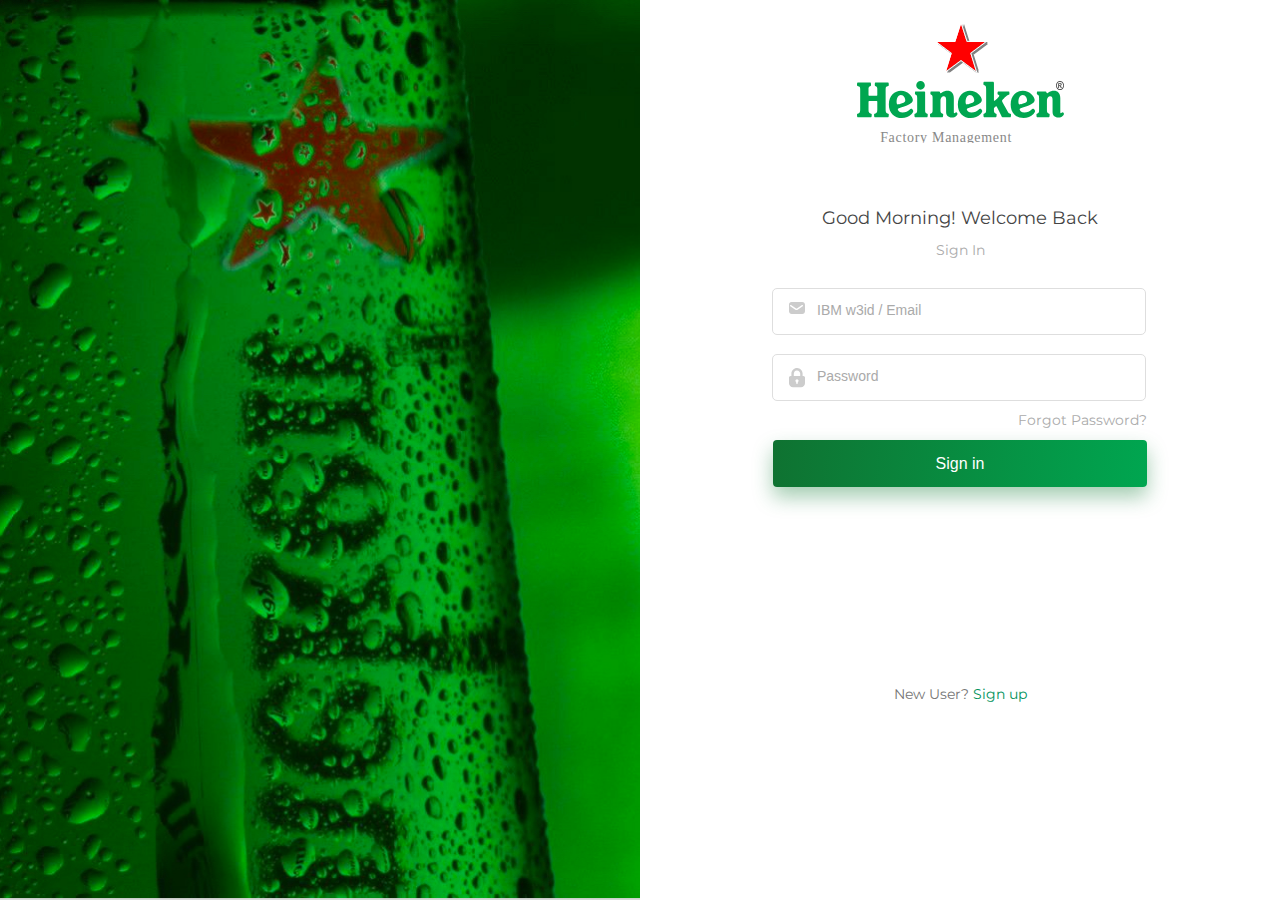
==== commit c0e2a925: "index.html added" ====
--- a/index.html
+++ b/index.html
@@ -2,14 +2,15 @@
 <html>
   <head>
     <meta charset="utf-8">
-    <meta name="viewport" content="initial-scale=1, maximum-scale=1, user-scalable=no, width=device-width">
+<!--     <meta name="viewport" content="initial-scale=1, maximum-scale=1, user-scalable=no, width=device-width"> -->
+    <meta name="viewport" content="width=device-width, initial-scale=1.0, maximum-scale=1.0, target-densitydpi=medium-dpi, user-scalable=0" />
      <link href="https://fonts.googleapis.com/css?family=Montserrat:300,400,500,600,700" rel="stylesheet"> 
     <title></title>
 
     <link rel="manifest" href="manifest.json">
     <link href="lib/ionic/css/ionic.css" rel="stylesheet">
     <link href="lib/normalize-css/normalize.css" rel="stylesheet">
-    <link href="css/style.css" rel="stylesheet">
+    <link href="css/login.css" rel="stylesheet">
 
     <!-- ionic/angularjs js -->
     <script src="lib/ionic/js/ionic.bundle.js"></script>
@@ -21,6 +22,7 @@
     <script src="js/app.js"></script>
     <script src="js/controllers.js"></script>
     <script src="js/loginCtrl.js"></script>
+    <script src="js/taskCtrl.js"></script>
   </head>
   </head>
 
--- a/css/login.css
+++ b/css/login.css
@@ -0,0 +1,159 @@
+/* Empty. Add your own CSS if you like */
+html, body{
+	font-family: 'Montserrat', sans-serif; 
+	font-weight: 400;
+	height: 100%;
+}
+#login .row, #login .col{
+	padding: 0 !important;
+	height: 100%;
+}
+#carousel{
+	background: url('../img/carousel_1.jpg') no-repeat;
+	background-size: cover;
+	height: auto;
+	width: 100%;	
+}
+.logo{
+	padding: 20px 0 60px 0;
+	text-align: center;
+}
+.loginHeader{
+	text-align: center;
+}
+#login input{
+	color: #aaaaaa;
+	font-size: 14px;
+	margin-top: -3px !important;
+	padding-top: 0 !important;
+	padding-left: 8px;	
+}
+#login label{
+	border-radius: 5px;
+	border: solid 1px #dedede;
+	background-color: #ffffff;
+	height: 47px;
+	margin-top:20px;
+	width: 100%;
+}
+#login .padding{
+    padding: 0px !important;
+    width: 100%;
+}
+#login .padding button{
+	background: linear-gradient(96deg, #0f7231, #00a650);
+	border: none;
+	box-shadow: 0 10px 20px 0 rgba(28, 129, 63, 0.4);
+	color: #ffffff;
+	margin-top: 20px;
+}
+
+#login .padding button:hover{
+	box-shadow: 0 20px 30px 0 rgba(28, 129, 63, 0.4);
+}
+.loginForm{
+	margin: auto;
+	padding: 5px;
+	width: 60%;
+}
+.welcmHeader{
+	color: #444444;
+	font-size: 18px;
+	font-family: 'Montserrat', sans-serif;
+}
+.signIn{
+	color: #aaaaaa;
+	font-size: 14px;
+	line-height: 24px;
+	margin: auto;
+	margin-top: 10px;
+	text-align: center !important;
+	width: 100%;
+	
+}
+.forgPassword{
+	color: #aaaaaa;
+	float: right;
+	font-size: 14px;
+	margin: 10px 0;
+}
+.forgPassword a{
+	color: #aaaaaa;
+	text-decoration: none;
+}
+.newuser, .forgotUser{
+	padding: 50% 0 15% 0;
+	text-align: center;
+	font-size: 14px;
+	color: #757575;
+}
+.newuser a, a:hover, .exsitUser a, a:hover, .forgotUser a, a:hover, .successReset a, a:hover{
+	text-decoration: none;
+	color: #00925b;
+}
+.bestRole{
+	float: left;
+	font-size: 14px;
+	color: #aaaaaa;
+	margin: 10px 0;
+}
+.button-bar button{
+	background-color: #fcfcfc !important;
+	border-width: none;
+	border-radius: 5px !important;
+	width: 140px;
+	height: 47px;
+	border: 1px solid #d8d8d8 !important;
+	color: #444444 !important;
+}
+.button-bar button:hover{
+	border: 1px solid #00a650 !important;
+}
+.button-bar button:focus{
+	border: 1px solid #00a650 !important;
+}
+.lead{
+	margin:0 20px;
+	border-radius:5px;
+}
+.exsitUser, .successReset{
+	padding: 35% 0 15% 0;
+	text-align: center;
+	font-size: 14px;
+	color: #757575;
+}
+.success{
+	text-align: center;
+	margin-top: 100px;
+	margin-bottom: 20px;
+}
+.forgotPasHeader{
+	text-align: center;
+	margin-top: 80px;
+}
+.item-input:hover{
+	border: 1px solid #aaaaaa !important;
+}
+.has-errors{
+    border: 1px solid #ff0000 !important;
+    border: 1px solid #ff0000 !important;
+}
+.no-errors{
+    border: 1px solid #00a650 !important;
+    border: 1px solid #00a650 !important;
+}
+#login .ion-android-mail{
+	background: url('../img/mail.svg') no-repeat !important;
+	/*background-size: 100% 100%;*/
+}
+#login .ion-android-mail::before, #login .ion-locked::before {
+    content: "" !important;
+}
+#login .item-input .icon{
+	margin-top: 2px !important;
+    min-width: 20px !important;
+}
+#login .ion-locked{
+	background: url('../img/pswd.svg') no-repeat !important;
+	/*background-size: 100% 100%;*/
+}